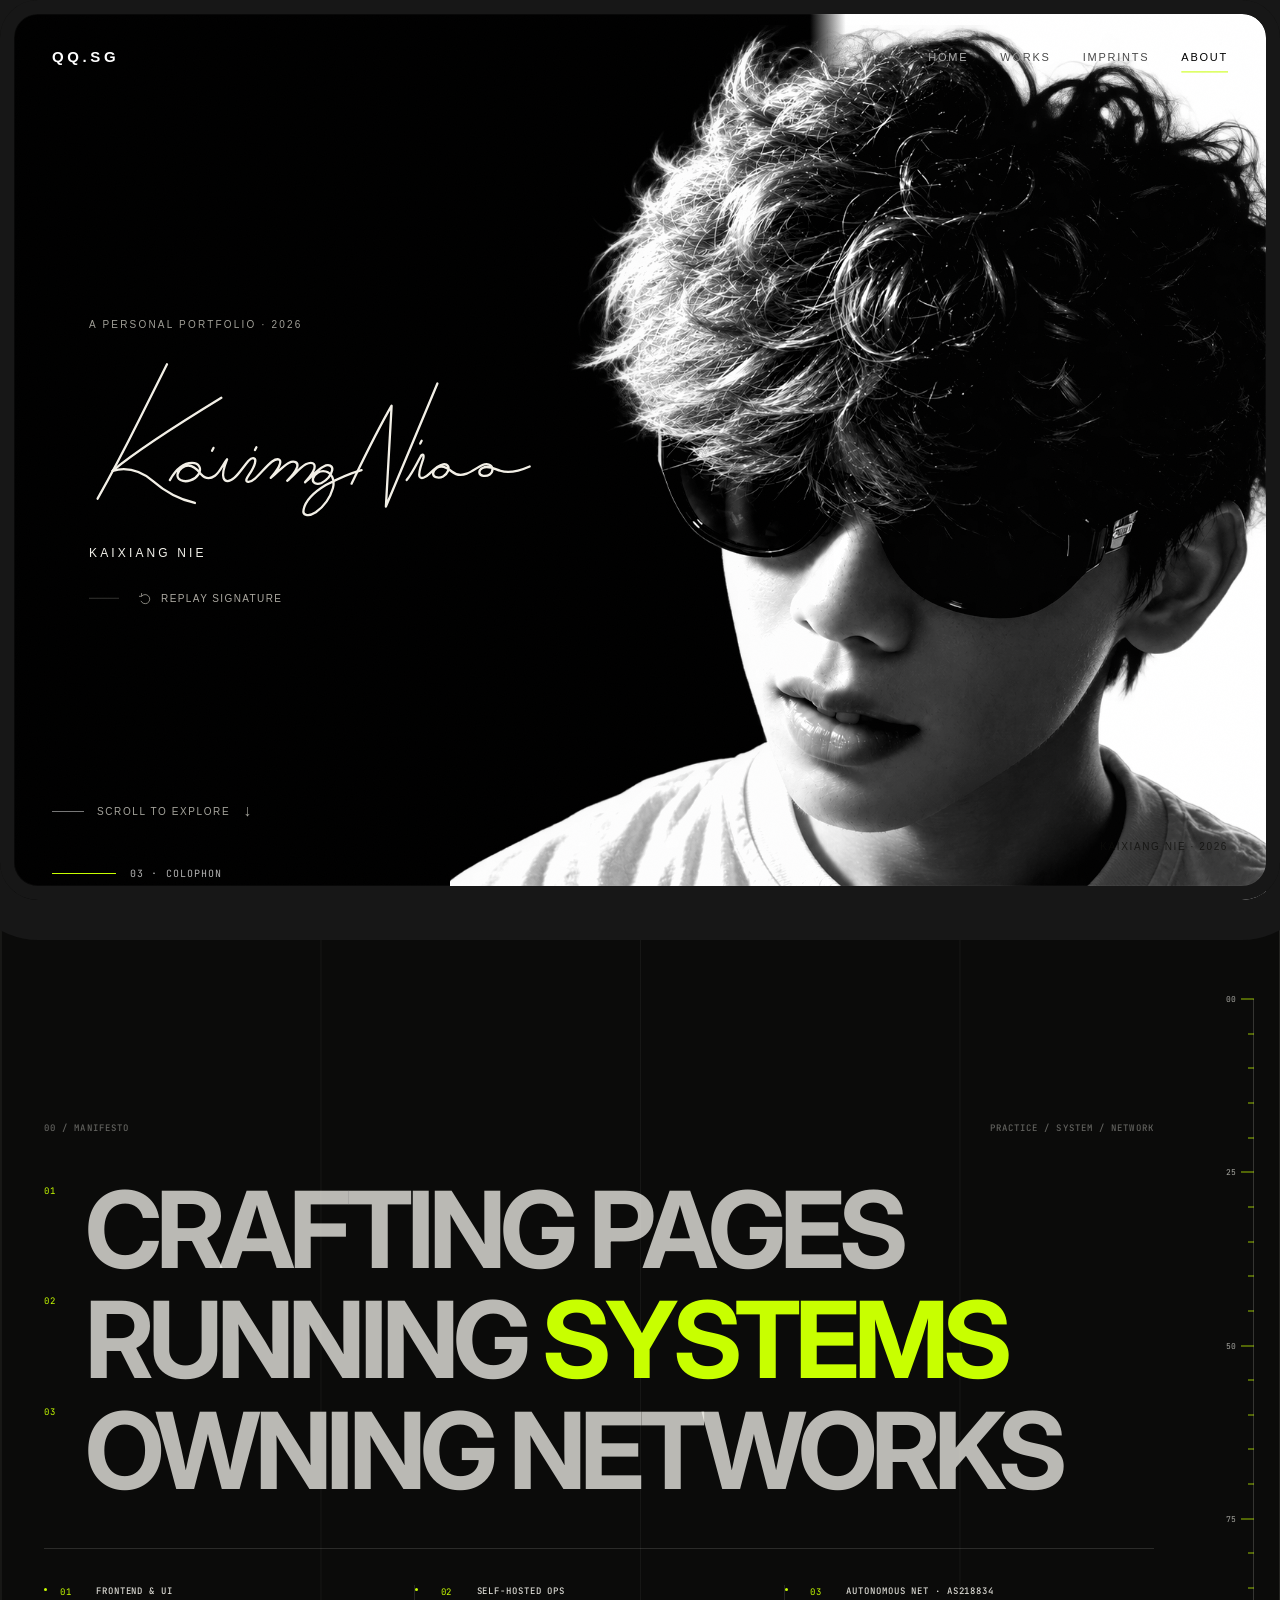
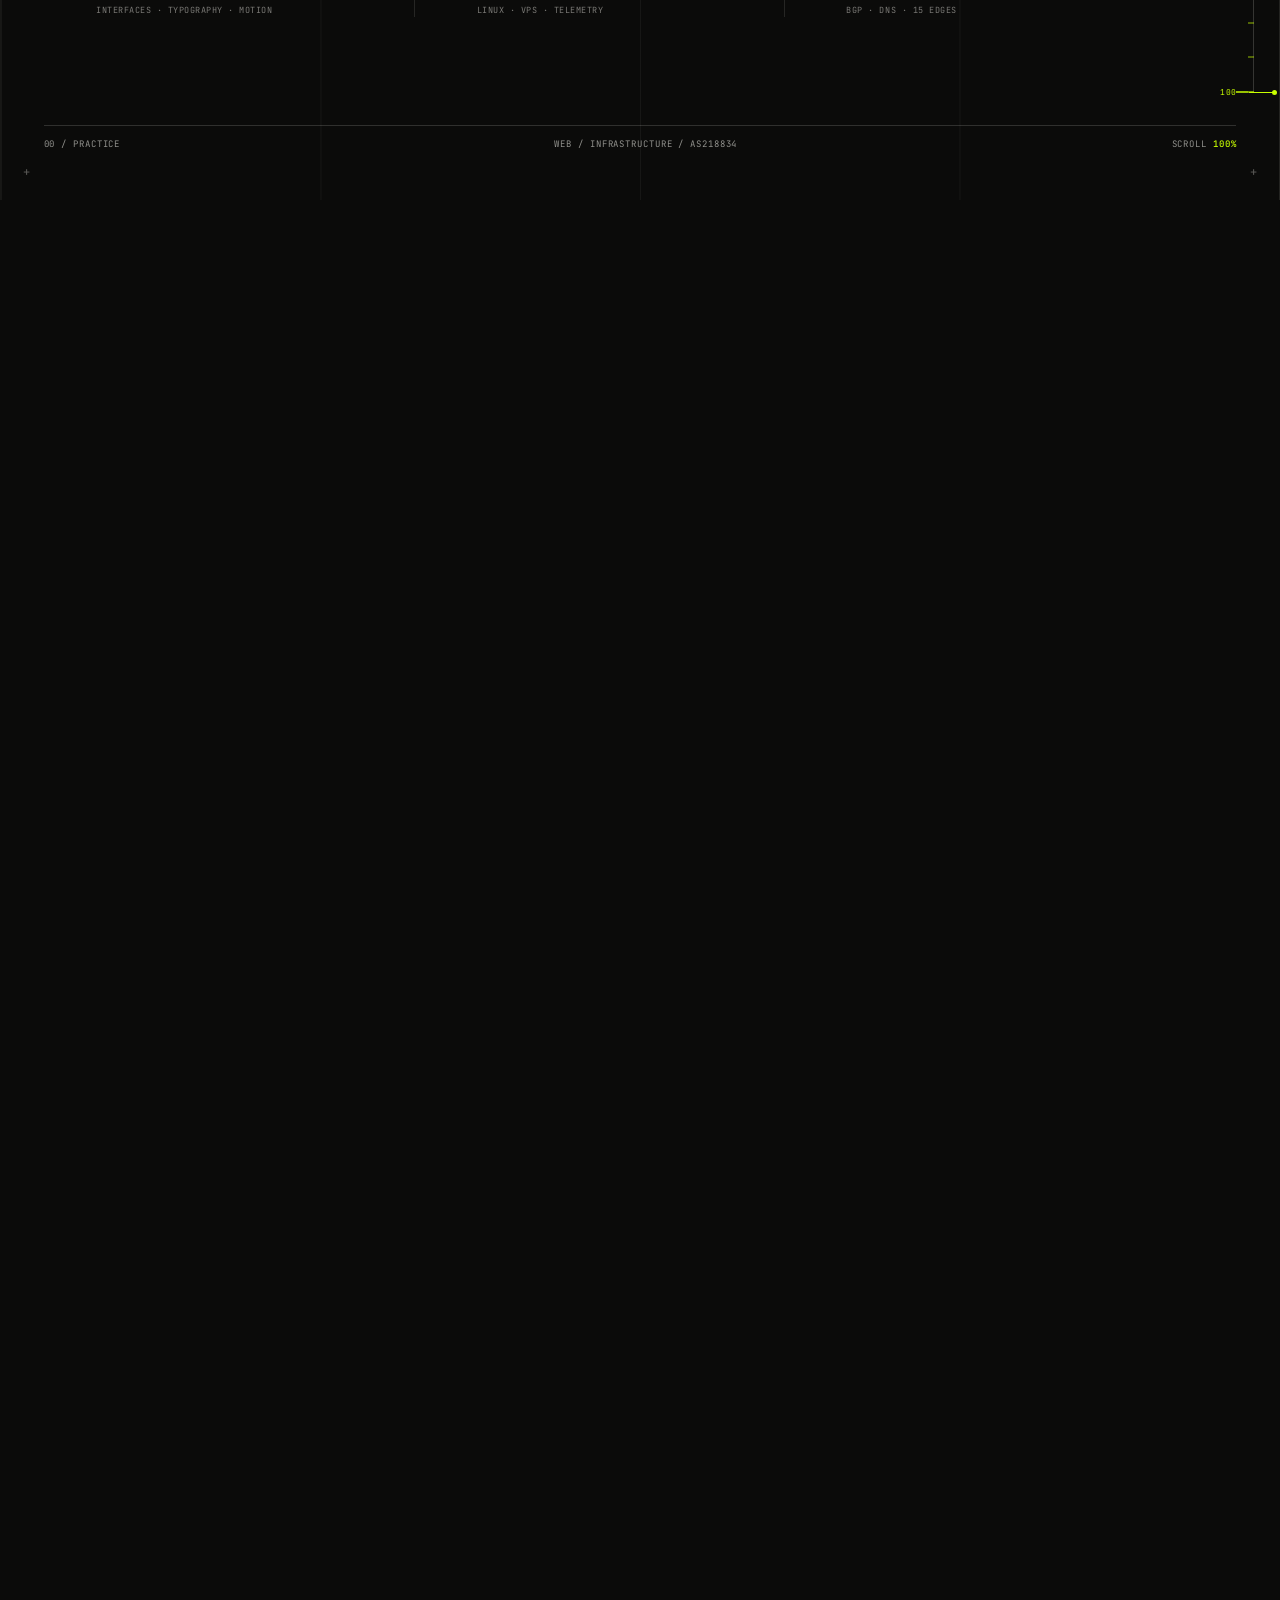
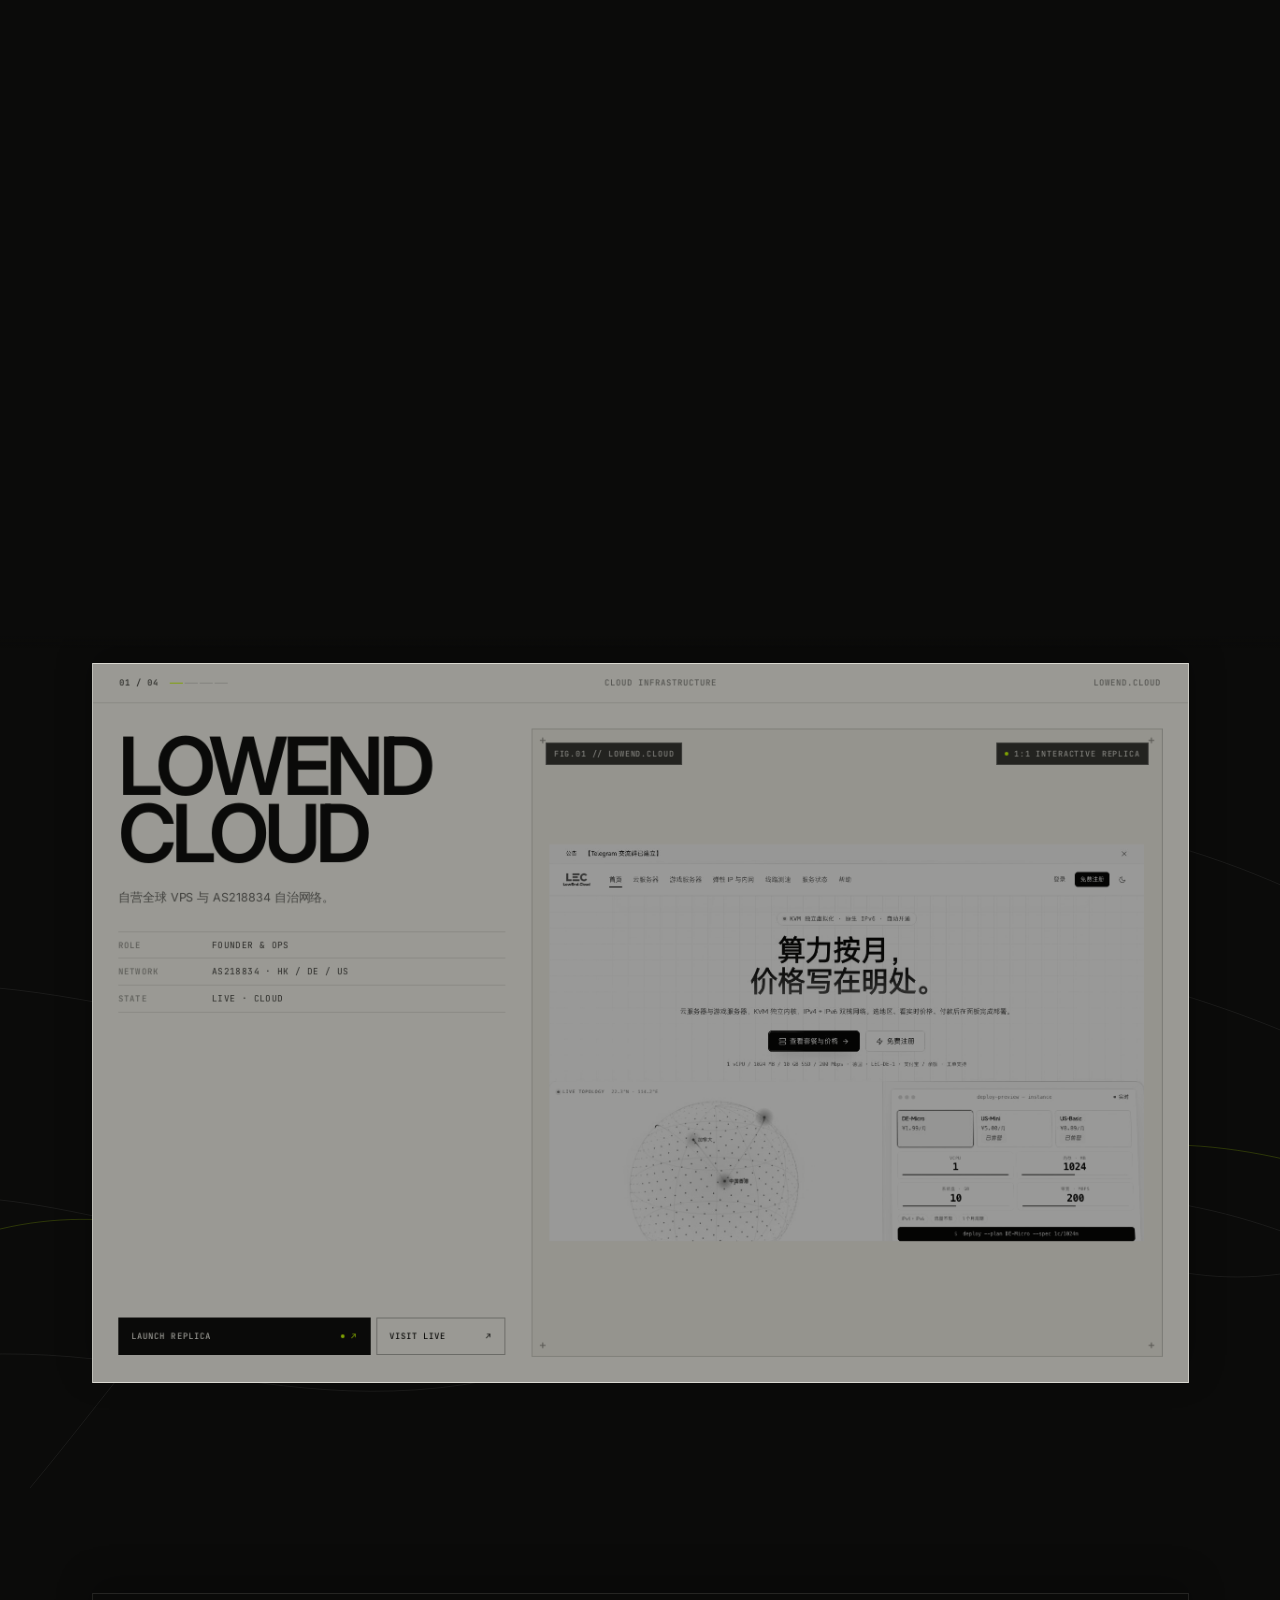
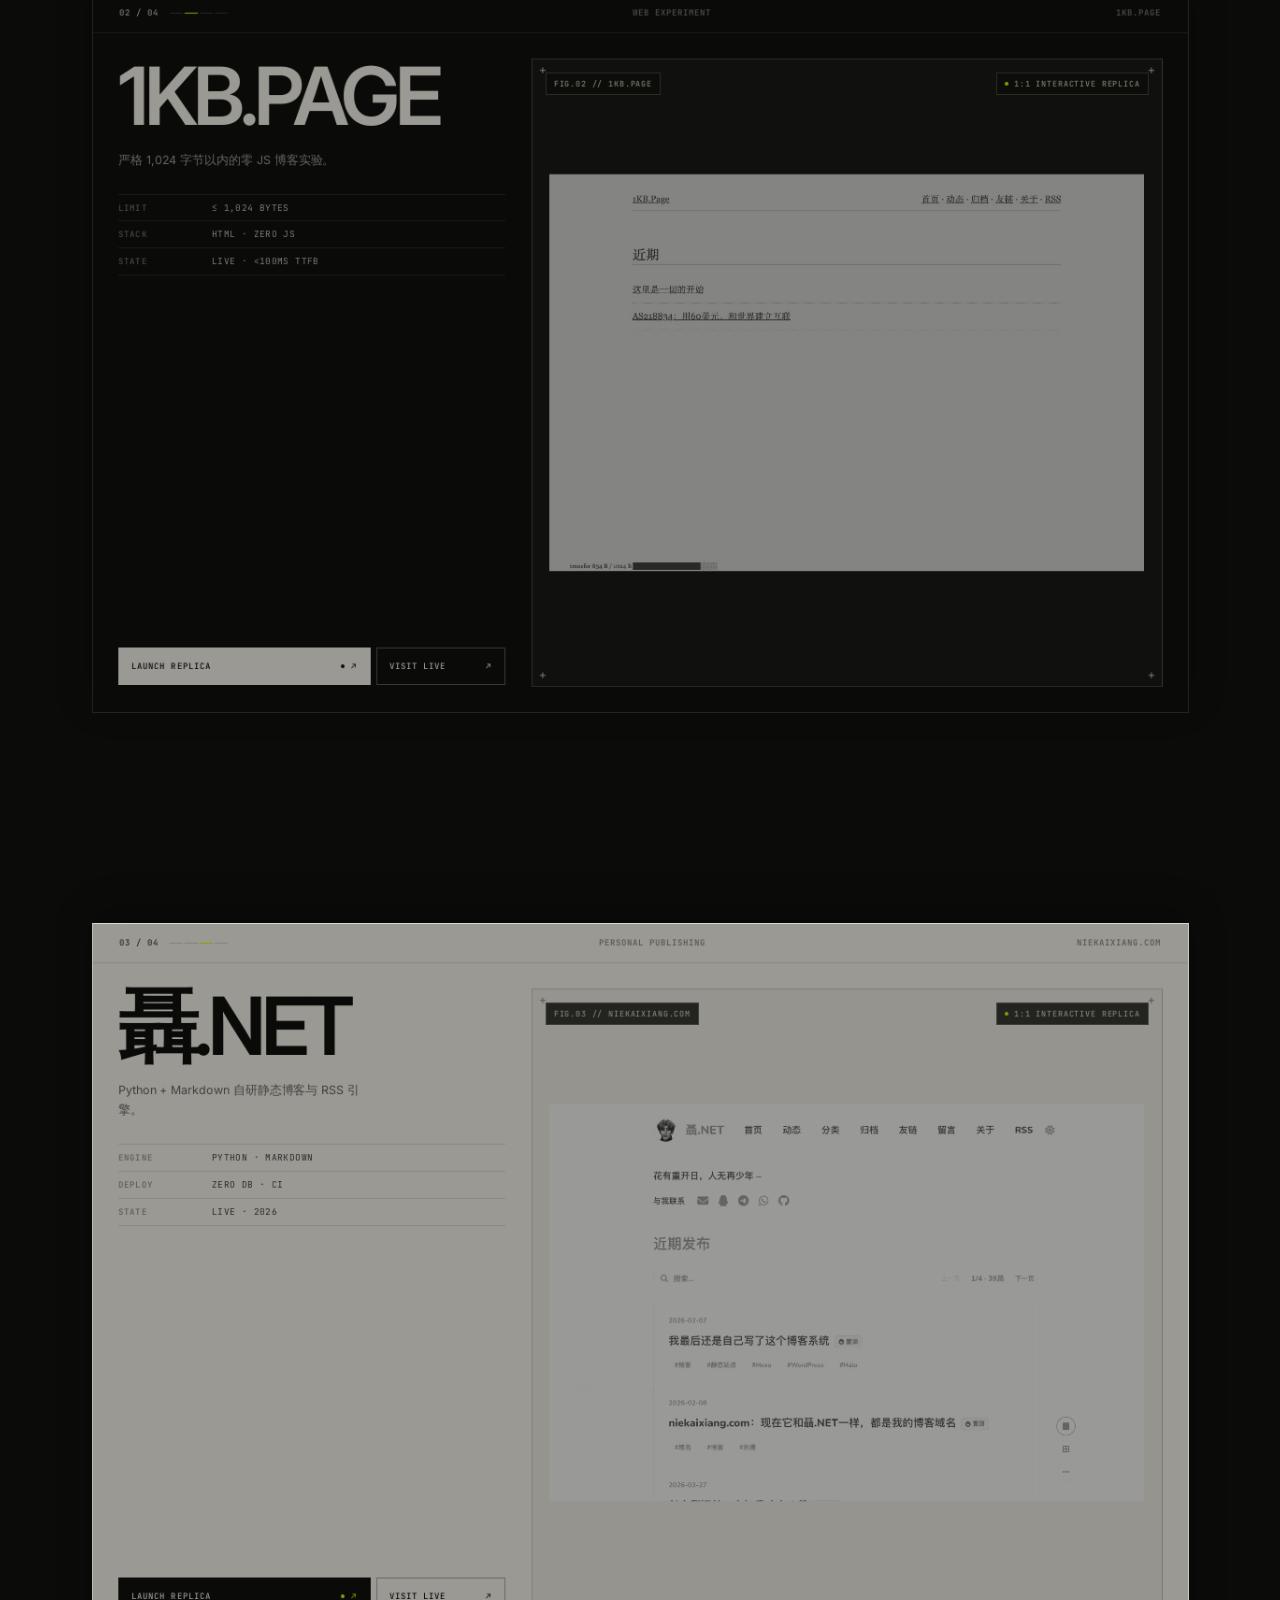
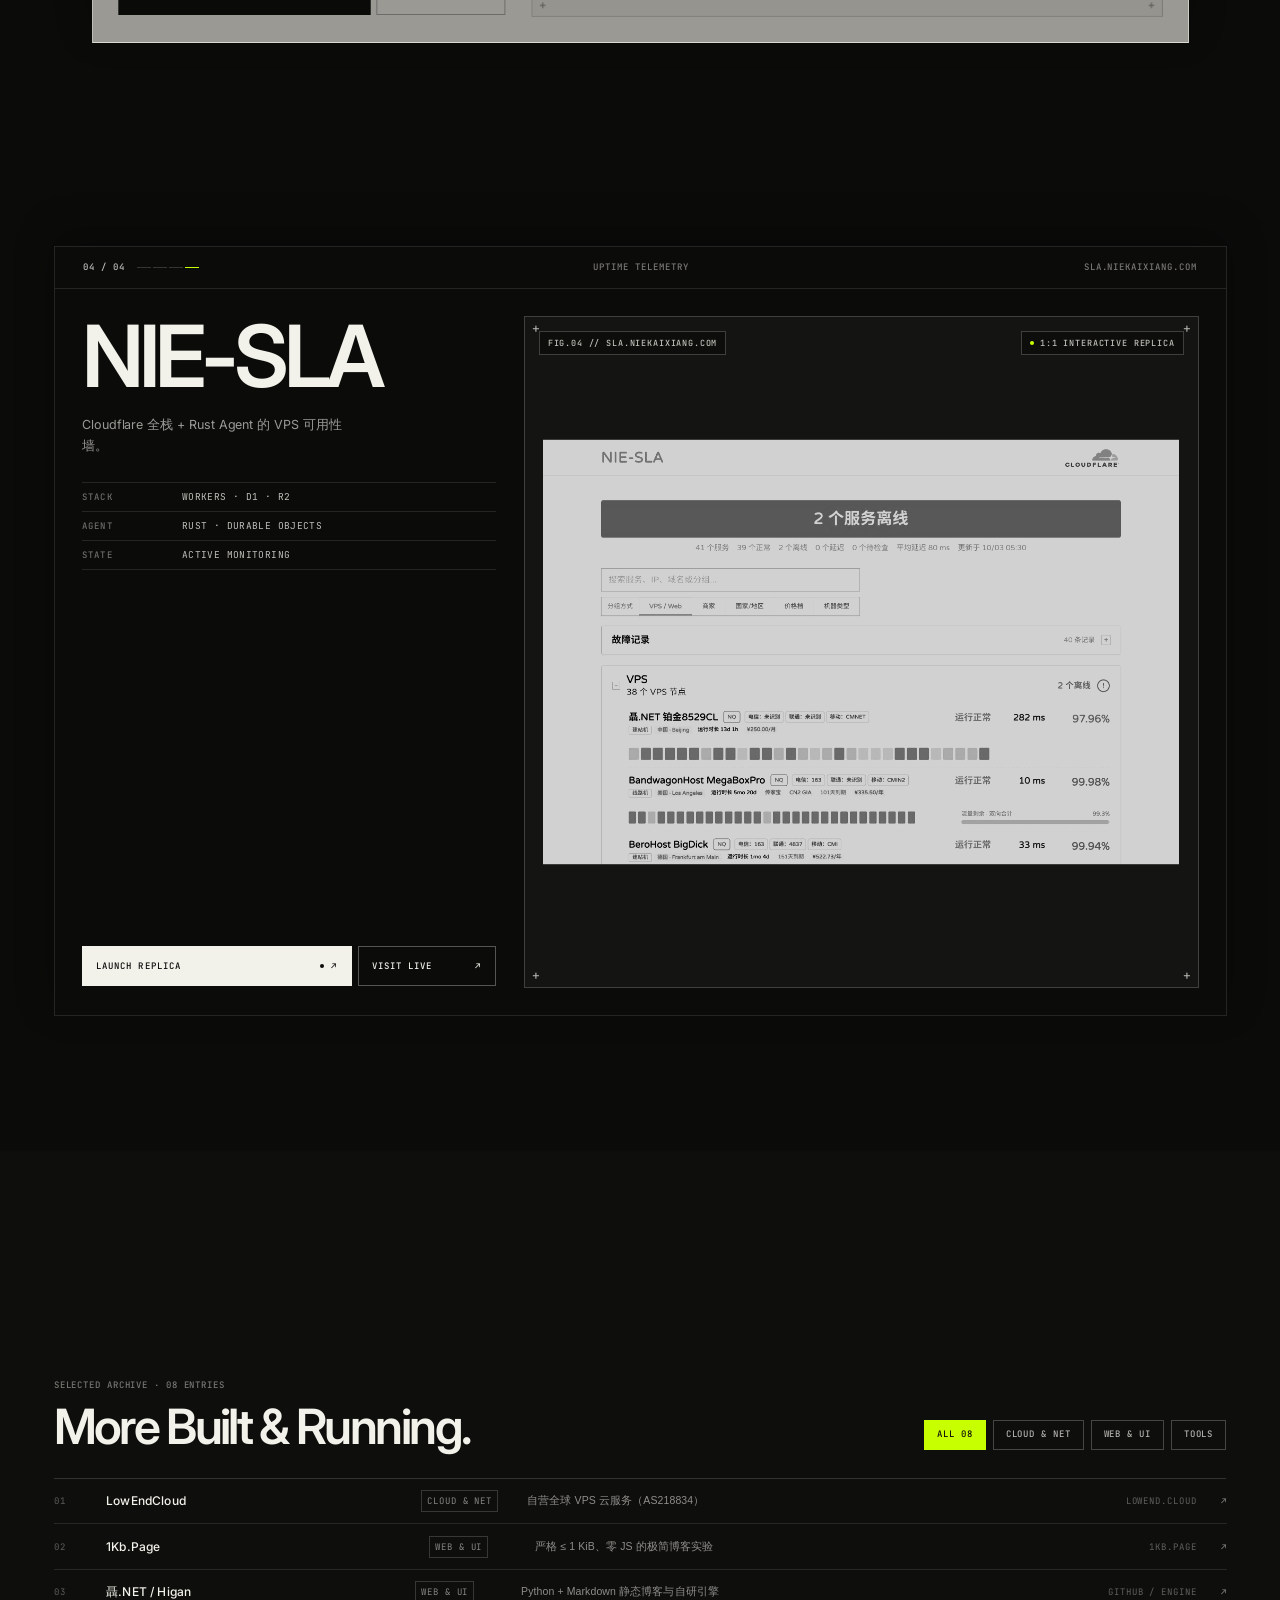
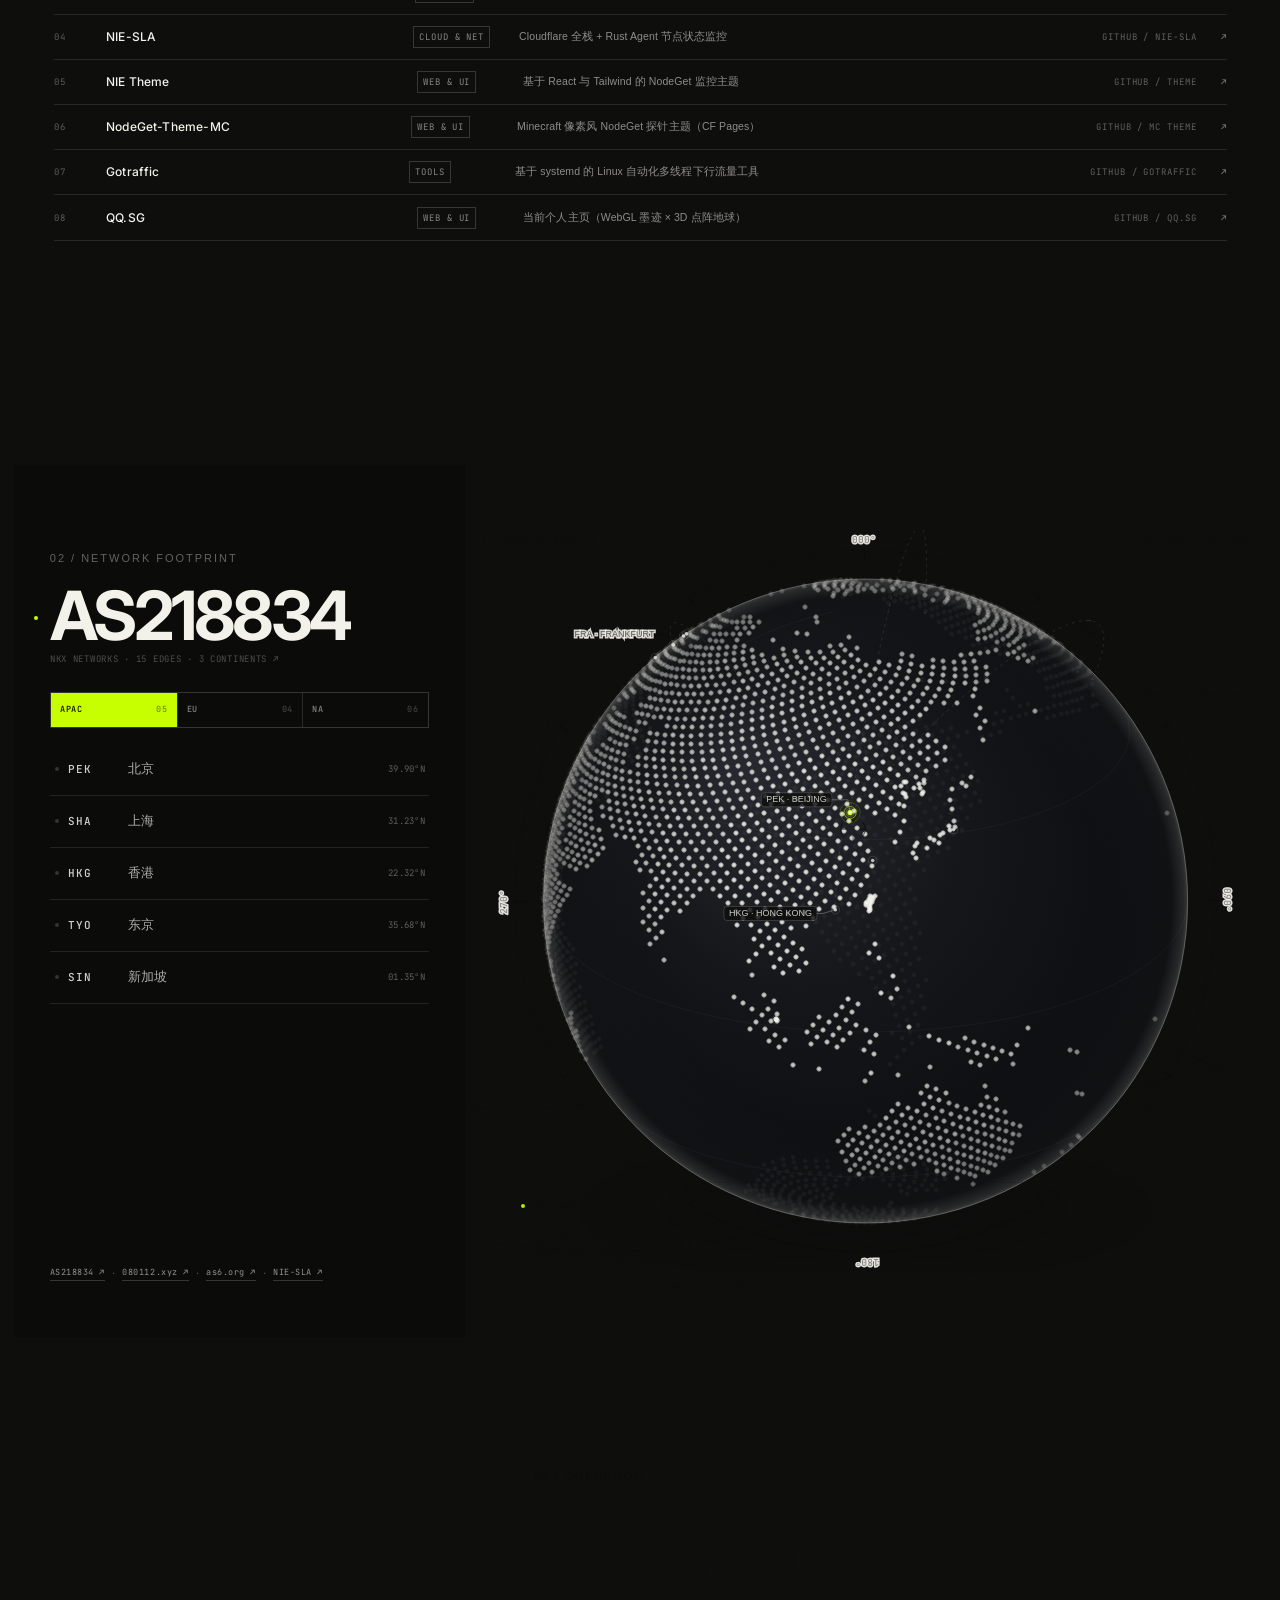
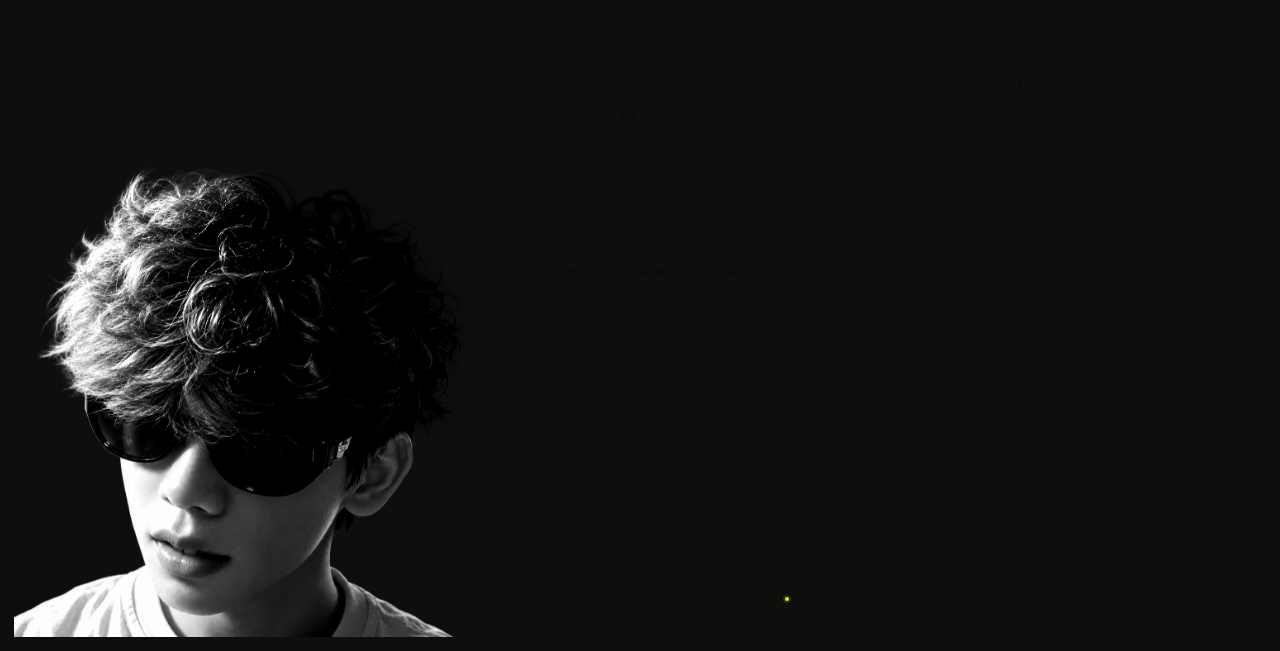
==== index.html @ 05c89172 "Preload archive previews and stabilize hover" ====
<!doctype html>
<html lang="zh-CN">
<head>
  <meta charset="utf-8">
  <meta name="viewport" content="width=device-width,initial-scale=1">
  <meta name="theme-color" content="#080808">
  <meta name="description" content="Kaixiang Nie / NKX，作品、代码与网络印记。">
  <title>QQ.SG — Kaixiang Nie</title>
  <link rel="preconnect" href="https://fonts.googleapis.com">
  <link rel="preconnect" href="https://fonts.gstatic.com" crossorigin>
  <link rel="stylesheet" href="https://fonts.googleapis.com/css2?family=Inter:wght@400;500;600;700&family=JetBrains+Mono:wght@400;500;600&display=swap">
  <link rel="stylesheet" href="scroll.css?v=20261126d">
  <link rel="stylesheet" href="portrait-fx.css?v=20261126d">
  <link rel="stylesheet" href="aesthetic-pass.css?v=20261126d">
</head>
<body class="cinema-edition">
  <div class="preloader" id="preloader" aria-hidden="true">
    <div class="preloader-inner">
      <p class="preloader-kicker">QQ.SG // AS218834 · SYSTEM INIT</p>
      <div class="preloader-count" id="preloaderCount">000</div>
      <div class="preloader-track" aria-hidden="true"><i id="preloaderBar"></i></div>
    </div>
  </div>
  <a class="skip-link" href="#works">跳到作品</a>
  <div class="split-backdrop" aria-hidden="true"><span class="split-backdrop-light"></span></div>

  <header class="site-header">
    <a class="brand" href="#home" aria-label="QQ.SG 首页">QQ.SG</a>
    <nav class="site-nav" aria-label="章节导航">
      <a href="#home" aria-current="page"><span class="roll-text"><span class="roll-inner" data-text="Home">Home</span><span class="roll-inner" data-text="Home" aria-hidden="true">Home</span></span></a>
      <a href="#works"><span class="roll-text"><span class="roll-inner" data-text="Works">Works</span><span class="roll-inner" data-text="Works" aria-hidden="true">Works</span></span></a>
      <a href="#imprints"><span class="roll-text"><span class="roll-inner" data-text="Imprints">Imprints</span><span class="roll-inner" data-text="Imprints" aria-hidden="true">Imprints</span></span></a>
      <a href="#about"><span class="roll-text"><span class="roll-inner" data-text="About">About</span><span class="roll-inner" data-text="About" aria-hidden="true">About</span></span></a>
    </nav>
  </header>
  <span class="nav-accent" aria-hidden="true"></span>

  <main class="story">
    <section class="chapter home-chapter" id="home" data-nav="home" data-label="Introduction" data-tone="dark" data-split="65">
      <div class="stage home-stage">
        <div class="hero-canvas">
          <div class="portrait-layer portrait-light">
            <img src="portrait-cutout-clean.png" alt="Kaixiang Nie 的黑白肖像" fetchpriority="high">
          </div>
          <div class="portrait-layer portrait-dark" aria-hidden="true">
            <img src="portrait-cutout-clean.png" alt="">
          </div>
          <canvas class="portrait-fx" id="portraitFx" aria-hidden="true"></canvas>
          <canvas class="hero-ink-fx" id="heroInkFx" aria-hidden="true"></canvas>
          <span class="portrait-fx-cross" id="portraitFxCross" aria-hidden="true"></span>

          <section class="hero" data-hero-copy aria-labelledby="name">
            <p class="eyebrow">A personal portfolio · 2026</p>
            <svg xmlns="http://www.w3.org/2000/svg" class="signature" viewBox="75 55 630 228" role="img" aria-label="Kaixiang Nie signature">
              <path class="sig" pathLength="1" d="M87 252 C105 220 125 182 145 142 C162 108 175 82 184 64"/>
              <path class="sig" pathLength="1" d="M108 213 C143 184 188 155 260 111"/>
              <path class="sig" pathLength="1" d="M108 213 C129 207 147 213 164 227 C181 242 198 252 223 258"/>
              <path class="sig" pathLength="1" d="M188 226 C197 210 208 202 219 202 C229 202 233 210 228 218 C223 226 211 230 203 226 C196 222 198 214 205 209 C214 202 223 207 231 217 C237 224 244 225 251 220 C258 215 262 204 268 197 C264 207 261 217 263 223 C265 229 271 229 278 223 C285 217 291 207 298 199 C304 193 309 195 307 202 C305 211 297 220 295 225 C294 230 300 230 307 224 C315 217 323 206 331 200 C338 195 344 196 342 203 C340 211 333 218 329 223 C336 218 345 207 354 202 C362 198 368 201 366 208 C363 216 356 223 352 227 C360 221 369 209 378 204 C386 200 392 202 390 210 C387 219 380 225 377 229 C385 223 394 211 403 207 C410 203 416 206 415 212 C413 221 406 227 400 230 C393 233 387 230 388 224 C390 217 398 212 406 214 C414 216 419 226 416 237 C412 251 403 263 392 271 C381 278 373 275 375 267 C378 254 391 242 406 233 C421 225 438 217 456 212"/>
              <path class="sig" pathLength="1" d="M247 185 L249 181"/>
              <path class="sig" pathLength="1" d="M307 184 L309 180"/>
              <path class="sig" pathLength="1" d="M442 231 C458 198 477 158 498 122 L490 263 L562 91"/>
              <path class="sig" pathLength="1" d="M519 226 C527 216 533 203 538 194 C541 188 544 190 542 197 C539 206 535 216 537 221 C539 225 545 223 551 217 C557 211 564 205 570 204 C576 203 579 207 577 213 C574 220 567 224 560 222 C554 220 555 213 561 209 C568 205 576 209 582 214 C588 219 595 220 603 217 C611 214 618 208 625 205 C632 202 639 205 639 211 C639 217 633 221 626 220 C619 219 619 212 625 209 C633 205 641 210 650 213 C662 217 675 214 691 207"/>
              <path class="sig" pathLength="1" d="M538 175 L540 171"/>
            </svg>
            <h1 class="name" id="name">Kaixiang Nie</h1>
            <div class="signature-controls">
              <span class="control-line" aria-hidden="true"></span>
              <button class="replay" id="replay" type="button" aria-label="重播签名动画">
                <svg viewBox="0 0 20 20" aria-hidden="true"><path d="M4 7a7 7 0 1 1-1 7M4 2v5H0" fill="none" stroke="currentColor" stroke-width="1.2"/></svg>
                Replay signature
              </button>
            </div>
          </section>

          <a class="home-scroll" href="#works"><span class="scroll-line"></span>Scroll to explore <span class="down">↓</span></a>
          <span class="home-credit">Kaixiang Nie · 2026</span>
        </div>
      </div>
    </section>

    <section class="chapter manifesto-chapter" id="manifesto" data-nav="manifesto" data-label="00 · Manifesto" data-tone="dark" data-split="52" aria-labelledby="manifesto-title">
      <div class="manifesto-stage">
        <div class="manifesto-grid" aria-hidden="true"><span class="manifesto-cross manifesto-cross--tl">+</span><span class="manifesto-cross manifesto-cross--tr">+</span><span class="manifesto-cross manifesto-cross--bl">+</span><span class="manifesto-cross manifesto-cross--br">+</span></div>
        <div class="manifesto-content">
          <p class="manifesto-kicker"><span>00 / MANIFESTO</span><span>PRACTICE / SYSTEM / NETWORK</span></p>
          <h2 class="manifesto-title" id="manifesto-title" aria-label="Crafting pages, running systems, owning networks">
            <span class="manifesto-line" data-manifesto-line="0"><span class="manifesto-index" aria-hidden="true">01</span><span class="manifesto-verse">CRAFTING PAGES</span></span>
            <span class="manifesto-line" data-manifesto-line="1"><span class="manifesto-index" aria-hidden="true">02</span><span class="manifesto-verse">RUNNING <span class="accent-word">SYSTEMS</span></span></span>
            <span class="manifesto-line" data-manifesto-line="2"><span class="manifesto-index" aria-hidden="true">03</span><span class="manifesto-verse">OWNING NETWORKS</span></span>
          </h2>
          <div class="manifesto-capabilities" aria-label="Capabilities">
            <div class="capability"><span class="cap-index">01</span><p class="cap-body"><strong>FRONTEND &amp; UI</strong><span>INTERFACES · TYPOGRAPHY · MOTION</span></p></div>
            <div class="capability"><span class="cap-index">02</span><p class="cap-body"><strong>SELF-HOSTED OPS</strong><span>LINUX · VPS · TELEMETRY</span></p></div>
            <div class="capability"><span class="cap-index">03</span><p class="cap-body"><strong>AUTONOMOUS NET · AS218834</strong><span>BGP · DNS · 15 EDGES</span></p></div>
          </div>
        </div>
        <div class="manifesto-ruler" aria-hidden="true">
          <div class="manifesto-ruler-rail" id="manifestoRulerRail">
            <span class="manifesto-ruler-needle" id="manifestoNeedle"></span>
            <span class="manifesto-ruler-tick is-major" style="top:0%"><i></i><b>00</b></span>
            <span class="manifesto-ruler-tick" style="top:5%"><i></i></span>
            <span class="manifesto-ruler-tick" style="top:10%"><i></i></span>
            <span class="manifesto-ruler-tick" style="top:15%"><i></i></span>
            <span class="manifesto-ruler-tick" style="top:20%"><i></i></span>
            <span class="manifesto-ruler-tick is-major" style="top:25%"><i></i><b>25</b></span>
            <span class="manifesto-ruler-tick" style="top:30%"><i></i></span>
            <span class="manifesto-ruler-tick" style="top:35%"><i></i></span>
            <span class="manifesto-ruler-tick" style="top:40%"><i></i></span>
            <span class="manifesto-ruler-tick" style="top:45%"><i></i></span>
            <span class="manifesto-ruler-tick is-major" style="top:50%"><i></i><b>50</b></span>
            <span class="manifesto-ruler-tick" style="top:55%"><i></i></span>
            <span class="manifesto-ruler-tick" style="top:60%"><i></i></span>
            <span class="manifesto-ruler-tick" style="top:65%"><i></i></span>
            <span class="manifesto-ruler-tick" style="top:70%"><i></i></span>
            <span class="manifesto-ruler-tick is-major" style="top:75%"><i></i><b>75</b></span>
            <span class="manifesto-ruler-tick" style="top:80%"><i></i></span>
            <span class="manifesto-ruler-tick" style="top:85%"><i></i></span>
            <span class="manifesto-ruler-tick" style="top:90%"><i></i></span>
            <span class="manifesto-ruler-tick" style="top:95%"><i></i></span>
            <span class="manifesto-ruler-tick is-major" style="top:100%"><i></i><b>100</b></span>
          </div>
        </div>
        <div class="manifesto-telemetry" aria-hidden="true">
          <span>00 / PRACTICE</span>
          <span>WEB / INFRASTRUCTURE / AS218834</span>
          <span>SCROLL <b data-manifesto-progress>00%</b></span>
        </div>
      </div>
    </section>

    <section class="chapter work-chapter" id="works" data-nav="works" data-label="01 · Selected Works" data-tone="dark" data-split="52" aria-labelledby="work-card-01-title">
      <div class="topo-lines" data-topo="works" aria-hidden="true">
        <svg viewBox="0 0 1440 900" preserveAspectRatio="xMidYMid slice" focusable="false">
          <path d="M-140 620 C120 520 260 700 510 610 C760 520 890 300 1160 360 C1340 400 1490 470 1580 560"/>
          <path d="M-160 420 C80 300 280 480 520 400 C760 320 900 160 1180 220 C1380 260 1520 360 1600 430"/>
          <path d="M-120 780 C180 680 340 840 620 760 C880 690 1010 540 1280 600 C1420 630 1520 700 1580 760"/>
          <path d="M420 180 C620 60 980 90 1120 250 C1260 410 1040 620 760 600 C500 580 300 360 420 180 Z"/>
          <path d="M110 880 C260 700 360 520 620 480 C860 440 990 560 1180 640 C1300 690 1400 670 1500 620"/>
          <path class="topo-primary" pathLength="1" d="M-80 700 C160 520 340 660 560 720 C820 790 960 620 1120 560 C1240 515 1360 540 1520 600"/>
        </svg>
      </div>
      <div class="work-top-safe" aria-hidden="true"></div>
      <div class="work-stack">
        <div class="work-card-slot">
          <article class="work-card work-card--paper" id="work-card-01" data-replica-id="lowendcloud" aria-labelledby="work-card-01-title">
            <header class="work-card-head">
              <span class="work-card-index">01 / 04 <span class="work-card-progress" aria-hidden="true"><i class="is-active"></i><i class=""></i><i class=""></i><i class=""></i></span></span>
              <span>CLOUD INFRASTRUCTURE</span>
              <span>LOWEND.CLOUD</span>
            </header>
            <div class="work-card-body">
              <div class="work-card-copy">
                <h3 class="work-card-title work-card-title--split" id="work-card-01-title"><span>LowEnd</span><span>Cloud</span></h3>
                <p class="work-card-desc">自营全球 VPS 与 AS218834 自治网络。</p>
                <dl class="work-specs"><div><dt>ROLE</dt><dd>FOUNDER &amp; OPS</dd></div><div><dt>NETWORK</dt><dd>AS218834 · HK / DE / US</dd></div><div><dt>STATE</dt><dd>LIVE · CLOUD</dd></div></dl>
                <div class="work-card-actions">
                  <button class="work-launch" type="button" data-replica-open="lowendcloud"><span class="work-launch-text"><span>LAUNCH REPLICA</span><span aria-hidden="true">LAUNCH REPLICA</span></span><span class="work-launch-mark" aria-hidden="true"><i></i>↗</span></button>
                  <a class="work-live" href="https://lowend.cloud" target="_blank" rel="noopener noreferrer"><span>VISIT LIVE</span><span aria-hidden="true">↗</span></a>
                </div>
              </div>
              <button class="work-plate" type="button" data-replica-open="lowendcloud" data-cursor="launch" aria-label="全屏启动 LOWEND.CLOUD 的 1:1 交互复刻">
                <span class="work-plate-media"><img src="assets/lowendcloud.jpg" alt="LowEndCloud 云服务界面截图" fetchpriority="high"></span>
                <span class="plate-plus plate-plus--tl" aria-hidden="true">+</span><span class="plate-plus plate-plus--tr" aria-hidden="true">+</span><span class="plate-plus plate-plus--bl" aria-hidden="true">+</span><span class="plate-plus plate-plus--br" aria-hidden="true">+</span>
                <span class="plate-fig">FIG.01 // LOWEND.CLOUD</span>
                <span class="plate-status"><i aria-hidden="true"></i>1:1 INTERACTIVE REPLICA</span>
                <span class="plate-prompt">[ CLICK TO LAUNCH FULLSCREEN REPLICA ]</span>
              </button>
            </div>
            <div class="work-card-veil" aria-hidden="true"></div>
          </article>
        </div>
        <div class="work-card-slot">
          <article class="work-card work-card--ink" id="work-card-02" data-replica-id="1kbpage" aria-labelledby="work-card-02-title">
            <header class="work-card-head">
              <span class="work-card-index">02 / 04 <span class="work-card-progress" aria-hidden="true"><i class=""></i><i class="is-active"></i><i class=""></i><i class=""></i></span></span>
              <span>WEB EXPERIMENT</span>
              <span>1KB.PAGE</span>
            </header>
            <div class="work-card-body">
              <div class="work-card-copy">
                <h3 class="work-card-title" id="work-card-02-title">1Kb.Page</h3>
                <p class="work-card-desc">严格 1,024 字节以内的零 JS 博客实验。</p>
                <dl class="work-specs"><div><dt>LIMIT</dt><dd>≤ 1,024 BYTES</dd></div><div><dt>STACK</dt><dd>HTML · ZERO JS</dd></div><div><dt>STATE</dt><dd>LIVE · &lt;100MS TTFB</dd></div></dl>
                <div class="work-card-actions">
                  <button class="work-launch" type="button" data-replica-open="1kbpage"><span class="work-launch-text"><span>LAUNCH REPLICA</span><span aria-hidden="true">LAUNCH REPLICA</span></span><span class="work-launch-mark" aria-hidden="true"><i></i>↗</span></button>
                  <a class="work-live" href="https://1kb.page" target="_blank" rel="noopener noreferrer"><span>VISIT LIVE</span><span aria-hidden="true">↗</span></a>
                </div>
              </div>
              <button class="work-plate" type="button" data-replica-open="1kbpage" data-cursor="launch" aria-label="全屏启动 1KB.PAGE 的 1:1 交互复刻">
                <span class="work-plate-media"><img src="assets/1kbpage.jpg" alt="1Kb.Page 极简博客界面截图" loading="lazy"></span>
                <span class="plate-plus plate-plus--tl" aria-hidden="true">+</span><span class="plate-plus plate-plus--tr" aria-hidden="true">+</span><span class="plate-plus plate-plus--bl" aria-hidden="true">+</span><span class="plate-plus plate-plus--br" aria-hidden="true">+</span>
                <span class="plate-fig">FIG.02 // 1KB.PAGE</span>
                <span class="plate-status"><i aria-hidden="true"></i>1:1 INTERACTIVE REPLICA</span>
                <span class="plate-prompt">[ CLICK TO LAUNCH FULLSCREEN REPLICA ]</span>
              </button>
            </div>
            <div class="work-card-veil" aria-hidden="true"></div>
          </article>
        </div>
        <div class="work-card-slot">
          <article class="work-card work-card--paper" id="work-card-03" data-replica-id="blog" aria-labelledby="work-card-03-title">
            <header class="work-card-head">
              <span class="work-card-index">03 / 04 <span class="work-card-progress" aria-hidden="true"><i class=""></i><i class=""></i><i class="is-active"></i><i class=""></i></span></span>
              <span>PERSONAL PUBLISHING</span>
              <span>NIEKAIXIANG.COM</span>
            </header>
            <div class="work-card-body">
              <div class="work-card-copy">
                <h3 class="work-card-title" id="work-card-03-title">聶.NET</h3>
                <p class="work-card-desc">Python + Markdown 自研静态博客与 RSS 引擎。</p>
                <dl class="work-specs"><div><dt>ENGINE</dt><dd>PYTHON · MARKDOWN</dd></div><div><dt>DEPLOY</dt><dd>ZERO DB · CI</dd></div><div><dt>STATE</dt><dd>LIVE · 2026</dd></div></dl>
                <div class="work-card-actions">
                  <button class="work-launch" type="button" data-replica-open="blog"><span class="work-launch-text"><span>LAUNCH REPLICA</span><span aria-hidden="true">LAUNCH REPLICA</span></span><span class="work-launch-mark" aria-hidden="true"><i></i>↗</span></button>
                  <a class="work-live" href="https://www.niekaixiang.com" target="_blank" rel="noopener noreferrer"><span>VISIT LIVE</span><span aria-hidden="true">↗</span></a>
                </div>
              </div>
              <button class="work-plate" type="button" data-replica-open="blog" data-cursor="launch" aria-label="全屏启动 NIEKAIXIANG.COM 的 1:1 交互复刻">
                <span class="work-plate-media"><img src="assets/blog.jpg" alt="聶.NET 博客界面截图" loading="lazy"></span>
                <span class="plate-plus plate-plus--tl" aria-hidden="true">+</span><span class="plate-plus plate-plus--tr" aria-hidden="true">+</span><span class="plate-plus plate-plus--bl" aria-hidden="true">+</span><span class="plate-plus plate-plus--br" aria-hidden="true">+</span>
                <span class="plate-fig">FIG.03 // NIEKAIXIANG.COM</span>
                <span class="plate-status"><i aria-hidden="true"></i>1:1 INTERACTIVE REPLICA</span>
                <span class="plate-prompt">[ CLICK TO LAUNCH FULLSCREEN REPLICA ]</span>
              </button>
            </div>
            <div class="work-card-veil" aria-hidden="true"></div>
          </article>
        </div>
        <div class="work-card-slot">
          <article class="work-card work-card--ink" id="work-card-04" data-replica-id="sla" aria-labelledby="work-card-04-title">
            <header class="work-card-head">
              <span class="work-card-index">04 / 04 <span class="work-card-progress" aria-hidden="true"><i class=""></i><i class=""></i><i class=""></i><i class="is-active"></i></span></span>
              <span>UPTIME TELEMETRY</span>
              <span>SLA.NIEKAIXIANG.COM</span>
            </header>
            <div class="work-card-body">
              <div class="work-card-copy">
                <h3 class="work-card-title" id="work-card-04-title">NIE-SLA</h3>
                <p class="work-card-desc">Cloudflare 全栈 + Rust Agent 的 VPS 可用性墙。</p>
                <dl class="work-specs"><div><dt>STACK</dt><dd>WORKERS · D1 · R2</dd></div><div><dt>AGENT</dt><dd>RUST · DURABLE OBJECTS</dd></div><div><dt>STATE</dt><dd>ACTIVE MONITORING</dd></div></dl>
                <div class="work-card-actions">
                  <button class="work-launch" type="button" data-replica-open="sla"><span class="work-launch-text"><span>LAUNCH REPLICA</span><span aria-hidden="true">LAUNCH REPLICA</span></span><span class="work-launch-mark" aria-hidden="true"><i></i>↗</span></button>
                  <a class="work-live" href="https://sla.niekaixiang.com" target="_blank" rel="noopener noreferrer"><span>VISIT LIVE</span><span aria-hidden="true">↗</span></a>
                </div>
              </div>
              <button class="work-plate" type="button" data-replica-open="sla" data-cursor="launch" aria-label="全屏启动 SLA.NIEKAIXIANG.COM 的 1:1 交互复刻">
                <span class="work-plate-media"><img src="assets/sla.jpg" alt="NIE-SLA 服务状态墙界面截图" loading="lazy"></span>
                <span class="plate-plus plate-plus--tl" aria-hidden="true">+</span><span class="plate-plus plate-plus--tr" aria-hidden="true">+</span><span class="plate-plus plate-plus--bl" aria-hidden="true">+</span><span class="plate-plus plate-plus--br" aria-hidden="true">+</span>
                <span class="plate-fig">FIG.04 // SLA.NIEKAIXIANG.COM</span>
                <span class="plate-status"><i aria-hidden="true"></i>1:1 INTERACTIVE REPLICA</span>
                <span class="plate-prompt">[ CLICK TO LAUNCH FULLSCREEN REPLICA ]</span>
              </button>
            </div>
            <div class="work-card-veil" aria-hidden="true"></div>
          </article>
        </div>
      </div>
      <section class="work-archive" id="work-archive" aria-labelledby="archive-title">
        <div class="archive-head">
          <div class="archive-heading">
            <p class="archive-kicker">SELECTED ARCHIVE · 08 ENTRIES</p>
            <h3 class="archive-title" id="archive-title">More Built &amp; <em>Running.</em></h3>
          </div>
          <div class="archive-filters" role="group" aria-label="项目分类筛选">
            <button class="archive-filter is-active" type="button" data-filter="all" aria-pressed="true">All 08</button>
            <button class="archive-filter" type="button" data-filter="cloud" aria-pressed="false">Cloud &amp; Net</button>
            <button class="archive-filter" type="button" data-filter="web" aria-pressed="false">Web &amp; UI</button>
            <button class="archive-filter" type="button" data-filter="tools" aria-pressed="false">Tools</button>
          </div>
        </div>
        <div class="archive-list">
          <a class="archive-row" href="https://lowend.cloud" target="_blank" rel="noopener noreferrer" data-category="cloud" data-preview="assets/lowendcloud.jpg">
            <span class="archive-num">01</span>
            <span class="archive-project">LowEndCloud</span>
            <span class="archive-category">Cloud &amp; Net</span>
            <span class="archive-desc">自营全球 VPS 云服务（AS218834）</span>
            <span class="archive-entry">lowend.cloud</span>
            <span class="archive-arrow" aria-hidden="true">↗</span>
          </a>
          <a class="archive-row" href="https://1kb.page" target="_blank" rel="noopener noreferrer" data-category="web" data-preview="assets/1kbpage.jpg">
            <span class="archive-num">02</span>
            <span class="archive-project">1Kb.Page</span>
            <span class="archive-category">Web &amp; UI</span>
            <span class="archive-desc">严格 ≤ 1 KiB、零 JS 的极简博客实验</span>
            <span class="archive-entry">1kb.page</span>
            <span class="archive-arrow" aria-hidden="true">↗</span>
          </a>
          <a class="archive-row" href="https://github.com/3257085208/NIE-Higan-Blog" target="_blank" rel="noopener noreferrer" data-category="web" data-preview="assets/blog.jpg">
            <span class="archive-num">03</span>
            <span class="archive-project">聶.NET / Higan</span>
            <span class="archive-category">Web &amp; UI</span>
            <span class="archive-desc">Python + Markdown 静态博客与自研引擎</span>
            <span class="archive-entry">GitHub / Engine</span>
            <span class="archive-arrow" aria-hidden="true">↗</span>
          </a>
          <a class="archive-row" href="https://github.com/3257085208/NIE-SLA" target="_blank" rel="noopener noreferrer" data-category="cloud" data-preview="assets/sla.jpg">
            <span class="archive-num">04</span>
            <span class="archive-project">NIE-SLA</span>
            <span class="archive-category">Cloud &amp; Net</span>
            <span class="archive-desc">Cloudflare 全栈 + Rust Agent 节点状态监控</span>
            <span class="archive-entry">GitHub / NIE-SLA</span>
            <span class="archive-arrow" aria-hidden="true">↗</span>
          </a>
          <a class="archive-row" href="https://github.com/3257085208/NIE-Theme-NodeGet" target="_blank" rel="noopener noreferrer" data-category="web" data-preview="assets/nodeget.jpg">
            <span class="archive-num">05</span>
            <span class="archive-project">NIE Theme</span>
            <span class="archive-category">Web &amp; UI</span>
            <span class="archive-desc">基于 React 与 Tailwind 的 NodeGet 监控主题</span>
            <span class="archive-entry">GitHub / Theme</span>
            <span class="archive-arrow" aria-hidden="true">↗</span>
          </a>
          <a class="archive-row" href="https://github.com/3257085208/NodeGet-Theme-MC" target="_blank" rel="noopener noreferrer" data-category="web">
            <span class="archive-num">06</span>
            <span class="archive-project">NodeGet-Theme-MC</span>
            <span class="archive-category">Web &amp; UI</span>
            <span class="archive-desc">Minecraft 像素风 NodeGet 探针主题（CF Pages）</span>
            <span class="archive-entry">GitHub / MC Theme</span>
            <span class="archive-arrow" aria-hidden="true">↗</span>
          </a>
          <a class="archive-row" href="https://github.com/3257085208/Gotraffic" target="_blank" rel="noopener noreferrer" data-category="tools">
            <span class="archive-num">07</span>
            <span class="archive-project">Gotraffic</span>
            <span class="archive-category">Tools</span>
            <span class="archive-desc">基于 systemd 的 Linux 自动化多线程下行流量工具</span>
            <span class="archive-entry">GitHub / Gotraffic</span>
            <span class="archive-arrow" aria-hidden="true">↗</span>
          </a>
          <a class="archive-row" href="https://github.com/3257085208/QQ.SG" target="_blank" rel="noopener noreferrer" data-category="web">
            <span class="archive-num">08</span>
            <span class="archive-project">QQ.SG</span>
            <span class="archive-category">Web &amp; UI</span>
            <span class="archive-desc">当前个人主页（WebGL 墨迹 × 3D 点阵地球）</span>
            <span class="archive-entry">GitHub / QQ.SG</span>
            <span class="archive-arrow" aria-hidden="true">↗</span>
          </a>
        </div>
        <div class="archive-preview" id="archivePreview" aria-hidden="true"></div>
      </section>
    </section>

    <section class="chapter act act-imprints" id="imprints" data-nav="imprints" data-label="02 · Network Footprint" data-tone="dark" data-split="36" aria-labelledby="imprints-kicker">
      <div class="act-grid">
        <div class="act-face act-face--dark imprints-index">
          <p class="act-kicker" id="imprints-kicker"><span class="mask-line"><span>02 / NETWORK FOOTPRINT</span></span></p>
          <a class="imprint-asn" data-entry data-node="core" data-wall-num="AS" data-wall-name="AS218834" data-wall-note="15 LOCATIONS · 3 CONTINENTS · BGP IPv4 / IPv6" href="https://bgp.he.net/AS218834" target="_blank" rel="noopener noreferrer">
            <span class="imprint-asn-name mask-line"><span>AS218834</span></span>
            <span class="imprint-asn-sub">NKX NETWORKS · 15 EDGES · 3 CONTINENTS <span aria-hidden="true">↗</span></span>
          </a>
          <div class="imprint-continents" role="tablist" aria-label="选择大洲">
            <button type="button" data-continent-tab="apac" role="tab" aria-selected="true" class="is-active"><span>APAC</span><b>05</b></button>
            <button type="button" data-continent-tab="eu" role="tab" aria-selected="false" class=""><span>EU</span><b>04</b></button>
            <button type="button" data-continent-tab="na" role="tab" aria-selected="false" class=""><span>NA</span><b>06</b></button>
          </div>
          <div class="imprint-groups" aria-label="全球 15 机房">
            <section class="imprint-group" data-continent="apac" role="tabpanel">
              <button type="button" class="imprint-node" data-entry data-node="1" data-wall-num="PEK" data-wall-name="Beijing" data-wall-note="CN · 39.90°N 116.40°E — ASIA-PACIFIC · 2 NODES"><span class="imprint-code">PEK</span><span class="imprint-city">北京</span><span class="imprint-coord">39.90°N</span></button>
              <button type="button" class="imprint-node" data-entry data-node="2" data-wall-num="SHA" data-wall-name="Shanghai" data-wall-note="CN · 31.23°N 121.47°E — ASIA-PACIFIC · EAST CHINA"><span class="imprint-code">SHA</span><span class="imprint-city">上海</span><span class="imprint-coord">31.23°N</span></button>
              <button type="button" class="imprint-node" data-entry data-node="3" data-wall-num="HKG" data-wall-name="Hong Kong" data-wall-note="HK · 22.32°N 114.17°E — ASIA-PACIFIC · 3 NODES"><span class="imprint-code">HKG</span><span class="imprint-city">香港</span><span class="imprint-coord">22.32°N</span></button>
              <button type="button" class="imprint-node" data-entry data-node="4" data-wall-num="TYO" data-wall-name="Tokyo" data-wall-note="JP · 35.68°N 139.65°E — ASIA-PACIFIC · JAPAN"><span class="imprint-code">TYO</span><span class="imprint-city">东京</span><span class="imprint-coord">35.68°N</span></button>
              <button type="button" class="imprint-node" data-entry data-node="5" data-wall-num="SIN" data-wall-name="Singapore" data-wall-note="SG · 01.35°N 103.82°E — ASIA-PACIFIC · SEA"><span class="imprint-code">SIN</span><span class="imprint-city">新加坡</span><span class="imprint-coord">01.35°N</span></button>
            </section>
            <section class="imprint-group hidden" data-continent="eu" role="tabpanel" hidden>
              <button type="button" class="imprint-node" data-entry data-node="6" data-wall-num="FRA" data-wall-name="Frankfurt" data-wall-note="DE · 50.11°N 08.68°E — EUROPE · 3 NODES"><span class="imprint-code">FRA</span><span class="imprint-city">法兰克福</span><span class="imprint-coord">50.11°N</span></button>
              <button type="button" class="imprint-node" data-entry data-node="7" data-wall-num="RBX" data-wall-name="Roubaix" data-wall-note="FR · 50.69°N 03.17°E — EUROPE · FRANCE RBX"><span class="imprint-code">RBX</span><span class="imprint-city">鲁贝</span><span class="imprint-coord">50.69°N</span></button>
              <button type="button" class="imprint-node" data-entry data-node="8" data-wall-num="GRA" data-wall-name="Gravelines" data-wall-note="FR · 50.99°N 02.13°E — EUROPE · FRANCE GRA"><span class="imprint-code">GRA</span><span class="imprint-city">格拉沃利讷</span><span class="imprint-coord">50.99°N</span></button>
              <button type="button" class="imprint-node" data-entry data-node="9" data-wall-num="TRN" data-wall-name="Turin" data-wall-note="IT · 45.07°N 07.69°E — EUROPE · ITALY"><span class="imprint-code">TRN</span><span class="imprint-city">都灵</span><span class="imprint-coord">45.07°N</span></button>
            </section>
            <section class="imprint-group hidden" data-continent="na" role="tabpanel" hidden>
              <button type="button" class="imprint-node" data-entry data-node="10" data-wall-num="LAX" data-wall-name="Los Angeles" data-wall-note="US · 34.05°N 118.24°W — NORTH AMERICA · 5 NODES"><span class="imprint-code">LAX</span><span class="imprint-city">洛杉矶</span><span class="imprint-coord">34.05°N</span></button>
              <button type="button" class="imprint-node" data-entry data-node="11" data-wall-num="FMT" data-wall-name="Fremont" data-wall-note="US · 37.55°N 121.99°W — NORTH AMERICA · BAY AREA"><span class="imprint-code">FMT</span><span class="imprint-city">弗里蒙特</span><span class="imprint-coord">37.55°N</span></button>
              <button type="button" class="imprint-node" data-entry data-node="12" data-wall-num="PDX" data-wall-name="Oregon" data-wall-note="US · 45.59°N 121.18°W — NORTH AMERICA · US-WEST"><span class="imprint-code">PDX</span><span class="imprint-city">俄勒冈</span><span class="imprint-coord">45.59°N</span></button>
              <button type="button" class="imprint-node" data-entry data-node="13" data-wall-num="PHX" data-wall-name="Phoenix" data-wall-note="US · 33.45°N 112.07°W — NORTH AMERICA · ARIZONA"><span class="imprint-code">PHX</span><span class="imprint-city">菲尼克斯</span><span class="imprint-coord">33.45°N</span></button>
              <button type="button" class="imprint-node" data-entry data-node="14" data-wall-num="NYC" data-wall-name="New York" data-wall-note="US · 40.71°N 74.01°W — NORTH AMERICA · 2 NODES"><span class="imprint-code">NYC</span><span class="imprint-city">纽约</span><span class="imprint-coord">40.71°N</span></button>
              <button type="button" class="imprint-node" data-entry data-node="15" data-wall-num="BHS" data-wall-name="Beauharnois" data-wall-note="CA · 45.32°N 73.87°W — NORTH AMERICA · 2 NODES"><span class="imprint-code">BHS</span><span class="imprint-city">博阿努瓦</span><span class="imprint-coord">45.32°N</span></button>
            </section>
          </div>
          <nav class="imprint-links" aria-label="网络入口"><a href="https://bgp.he.net/AS218834" target="_blank" rel="noopener noreferrer">AS218834 ↗</a><span>·</span><a href="https://080112.xyz" target="_blank" rel="noopener noreferrer">080112.xyz ↗</a><span>·</span><a href="https://as6.org" target="_blank" rel="noopener noreferrer">as6.org ↗</a><span>·</span><a href="https://sla.niekaixiang.com" target="_blank" rel="noopener noreferrer">NIE-SLA ↗</a></nav>
        </div>

        <div class="act-face act-face--light imprint-wall" id="imprint-wall" aria-live="polite">
                    <div class="topo-lines" data-topo="imprints" aria-hidden="true">
            <svg viewBox="0 0 1440 900" preserveAspectRatio="xMidYMid slice" focusable="false">
              <path d="M-140 620 C120 520 260 700 510 610 C760 520 890 300 1160 360 C1340 400 1490 470 1580 560"/>
              <path d="M-160 420 C80 300 280 480 520 400 C760 320 900 160 1180 220 C1380 260 1520 360 1600 430"/>
              <path d="M-120 780 C180 680 340 840 620 760 C880 690 1010 540 1280 600 C1420 630 1520 700 1580 760"/>
              <path d="M420 180 C620 60 980 90 1120 250 C1260 410 1040 620 760 600 C500 580 300 360 420 180 Z"/>
              <path d="M110 880 C260 700 360 520 620 480 C860 440 990 560 1180 640 C1300 690 1400 670 1500 620"/>
              <path class="topo-primary" pathLength="1" d="M-80 700 C160 520 340 660 560 720 C820 790 960 620 1120 560 C1240 515 1360 540 1520 600"/>
            </svg>
          </div>
          <div class="imprint-orbit" data-cursor="orbit"><canvas class="imprint-astrolabe" id="imprintAstrolabe" aria-hidden="true"></canvas>
            <div class="orbit-hud" aria-hidden="true">
              <span class="hud-corner hud-corner--tl"></span><span class="hud-corner hud-corner--tr"></span><span class="hud-corner hud-corner--bl"></span><span class="hud-corner hud-corner--br"></span>
              <span class="orbit-hud-hint" id="orbitDragHint">[ ⊹ DRAG TO ORBIT ]</span>
              <span class="orbit-hud-coords" id="orbitCoords">39.90°N · 116.40°E</span>
            </div>
          </div>
          <span class="imprint-ghost" id="imprint-ghost" aria-hidden="true">AS</span>
          <div class="imprint-wall-inner">
            <p class="wall-kicker"><span class="wall-pulse" aria-hidden="true"></span>Telemetry · Route Lock</p>
            <p class="wall-name" id="imprint-wall-name">AS218834</p>
            <p class="wall-note" id="imprint-wall-note">15 LOCATIONS · 3 CONTINENTS · BGP IPv4 / IPv6</p>
          </div>
          <div class="imprint-cities" role="group" aria-label="网络视角快捷切换">
            <button type="button" data-city-node="core">AS218834 总览</button>
          </div>
        </div>
      </div>
    </section>

    <section class="chapter act act-about" id="about" data-nav="about" data-label="03 · Colophon" data-tone="light" data-split="36" aria-labelledby="about-title">
      <div class="act-grid">
        <div class="about-visual">
          <img src="portrait-cutout-clean.png" alt="Kaixiang Nie 的黑白肖像" loading="lazy" decoding="async">
        </div>
        <div class="act-face act-face--light about-copy">
          <p class="act-kicker"><span class="mask-line"><span>03 / Colophon</span></span></p>
          <h2 class="about-title" id="about-title"><span class="mask-line"><span>Kaixiang Nie.</span></span></h2>
          <p class="about-bio">也可以叫我 NKX。写页面，也维护页面背后的服务器与网络。</p>
          <dl class="about-specs">
            <div><dt>Identity</dt><dd>Kaixiang Nie / NKX</dd></div>
            <div><dt>Location</dt><dd>China · UTC+8</dd></div>
            <div><dt>Focus</dt><dd>Web UI &amp; Infrastructure</dd></div>
            <div><dt>Network</dt><dd>AS218834</dd></div>
          </dl>
          <div class="about-signature-wrap">
          <svg xmlns="http://www.w3.org/2000/svg" class="about-signature" viewBox="75 55 630 228" role="button" tabindex="0" aria-label="重播签名">
            <path pathLength="1" d="M87 252 C105 220 125 182 145 142 C162 108 175 82 184 64"/>
            <path pathLength="1" d="M108 213 C143 184 188 155 260 111"/>
            <path pathLength="1" d="M108 213 C129 207 147 213 164 227 C181 242 198 252 223 258"/>
            <path pathLength="1" d="M188 226 C197 210 208 202 219 202 C229 202 233 210 228 218 C223 226 211 230 203 226 C196 222 198 214 205 209 C214 202 223 207 231 217 C237 224 244 225 251 220 C258 215 262 204 268 197 C264 207 261 217 263 223 C265 229 271 229 278 223 C285 217 291 207 298 199 C304 193 309 195 307 202 C305 211 297 220 295 225 C294 230 300 230 307 224 C315 217 323 206 331 200 C338 195 344 196 342 203 C340 211 333 218 329 223 C336 218 345 207 354 202 C362 198 368 201 366 208 C363 216 356 223 352 227 C360 221 369 209 378 204 C386 200 392 202 390 210 C387 219 380 225 377 229 C385 223 394 211 403 207 C410 203 416 206 415 212 C413 221 406 227 400 230 C393 233 387 230 388 224 C390 217 398 212 406 214 C414 216 419 226 416 237 C412 251 403 263 392 271 C381 278 373 275 375 267 C378 254 391 242 406 233 C421 225 438 217 456 212"/>
            <path pathLength="1" d="M247 185 L249 181"/>
            <path pathLength="1" d="M307 184 L309 180"/>
            <path pathLength="1" d="M442 231 C458 198 477 158 498 122 L490 263 L562 91"/>
            <path pathLength="1" d="M519 226 C527 216 533 203 538 194 C541 188 544 190 542 197 C539 206 535 216 537 221 C539 225 545 223 551 217 C557 211 564 205 570 204 C576 203 579 207 577 213 C574 220 567 224 560 222 C554 220 555 213 561 209 C568 205 576 209 582 214 C588 219 595 220 603 217 C611 214 618 208 625 205 C632 202 639 205 639 211 C639 217 633 221 626 220 C619 219 619 212 625 209 C633 205 641 210 650 213 C662 217 675 214 691 207"/>
            <path pathLength="1" d="M538 175 L540 171"/>
          </svg>
          <span class="about-signature-replay" aria-hidden="true">↺ REPLAY SIGNATURE</span>
          </div>
          <div class="about-links">
            <a href="https://github.com/3257085208" target="_blank" rel="noopener noreferrer"><span class="roll-text"><span class="roll-inner" data-text="GitHub">GitHub</span><span class="roll-inner" data-text="GitHub" aria-hidden="true">GitHub</span></span> <span class="arrow" aria-hidden="true">↗</span></a>
            <a href="https://www.niekaixiang.com" target="_blank" rel="noopener noreferrer"><span class="roll-text"><span class="roll-inner" data-text="聶.NET">聶.NET</span><span class="roll-inner" data-text="聶.NET" aria-hidden="true">聶.NET</span></span> <span class="arrow" aria-hidden="true">↗</span></a>
            <a href="#home"><span class="roll-text"><span class="roll-inner" data-text="Back to top">Back to top</span><span class="roll-inner" data-text="Back to top" aria-hidden="true">Back to top</span></span> <span class="arrow" aria-hidden="true">↑</span></a>
          </div>
          <footer class="about-colophon">
            <span class="colophon-left">QQ.SG // NKX</span>
            <span class="colophon-clock"><i class="clock-pulse" aria-hidden="true"></i>SHANGHAI · UTC+8 · <time id="about-clock">00:00:00</time></span>
            <span class="colophon-right">© 2026</span>
          </footer>
        </div>
      </div>
    </section>
  </main>
  <div class="replica-modal" id="replicaModal" aria-hidden="true">
    <div class="replica-backdrop" data-replica-close></div>
    <section class="replica-shell" role="dialog" aria-modal="true" aria-label="1:1 Interactive Replica">
      <header class="replica-bar">
        <nav class="replica-tabs" aria-label="复刻项目切换">
          <button type="button" data-replica-tab="lowendcloud" data-replica-src="demos/lowendcloud.html?v=20261126d"><span>01</span> LOWEND</button>
          <button type="button" data-replica-tab="1kbpage" data-replica-src="demos/1kbpage.html?v=20261126d"><span>02</span> 1KB</button>
          <button type="button" data-replica-tab="blog" data-replica-src="demos/blog.html?v=20261126d"><span>03</span> 聶.NET</button>
          <button type="button" data-replica-tab="sla" data-replica-src="demos/sla.html?v=20261126d"><span>04</span> NIE-SLA</button>
        </nav>
        <p class="replica-domain" id="replicaDomain">LOWEND.CLOUD · 1:1 INTERACTIVE REPLICA</p>
        <div class="replica-actions">
          <a class="replica-open-site" id="replicaOpenSite" href="https://lowend.cloud" target="_blank" rel="noopener noreferrer">OPEN SITE ↗</a>
          <button class="replica-close" id="replicaClose" type="button">CLOSE [ESC] ✕</button>
        </div>
      </header>
      <div class="replica-stage" id="replicaStage">
        <div class="replica-loading" id="replicaLoading"><span>LOADING 1:1 REPLICA</span><i></i></div>
      </div>
    </section>
  </div>

  <div class="journey" aria-hidden="true">
    <span class="journey-line"><i></i></span>
    <span class="journey-label">Introduction</span>
  </div>
  <div class="film-grain" aria-hidden="true"></div>
  <div class="frame" aria-hidden="true"></div>
  <div class="gallery-cursor" aria-hidden="true"><span class="gallery-cursor-label"></span></div>

  <script src="vendor/lenis.min.js?v=20261126d"></script>
  <script src="world-dots.js?v=20261126d"></script>
  <script src="site.js?v=20261126d"></script>
  <script src="portrait-fx.js?v=20261126d"></script>
  <script src="hero-ink-fx.js?v=20261126d"></script>
</body>
</html>
---- scroll.css ----
:root{--black:#000;--white:#fff;--paper:#eeede7;--split:65%;--split-feather:clamp(14px,1.4vw,28px);--portrait-width:min(76vw,110svh);--ease:cubic-bezier(.19,1,.22,1)}
*{box-sizing:border-box}
html{scroll-behavior:smooth;scroll-padding-top:0}
body{margin:0;background:#080808;color:#f4f1e9;font-family:-apple-system,BlinkMacSystemFont,"Segoe UI",sans-serif;overflow-x:hidden}
a{color:inherit;text-decoration:none}button{font:inherit}button,a{-webkit-tap-highlight-color:transparent}
::selection{color:#fff;background:#777}
:focus-visible{outline:2px solid #999;outline-offset:7px}
.skip-link{position:fixed;top:-100px;left:30px;z-index:100;padding:12px;background:#fff;color:#000}
.skip-link:focus{top:25px}
.site-header{position:fixed;z-index:30;top:46px;left:52px;right:52px;display:flex;justify-content:space-between;align-items:center;color:#fff;mix-blend-mode:difference}
.brand{font-size:16px;letter-spacing:.23em;font-weight:600}
.site-nav{display:flex;gap:30px;font-size:10px;letter-spacing:.16em;text-transform:uppercase}
.site-nav a{position:relative;padding:8px 0;opacity:.55;transition:opacity .3s}
.site-nav a:hover,.site-nav a[aria-current="page"]{opacity:1}
.site-nav a::after{content:'';position:absolute;left:0;right:0;bottom:0;height:1px;background:currentColor;transform:scaleX(0);transform-origin:left;transition:transform .5s var(--ease)}
.site-nav a[aria-current="page"]::after{transform:scaleX(1)}
.frame{position:fixed;z-index:50;inset:0;pointer-events:none;border:14px solid #171717;border-radius:38px;box-shadow:0 0 0 40px #171717;outline:1px solid #ffffff08;outline-offset:-15px}
.chapter{position:relative}
.stage{position:relative;height:100svh;min-height:600px;overflow:hidden}
.home-chapter{height:145svh}
.home-stage{position:sticky;top:0;background:#000}
.hero-canvas{position:absolute;inset:14px;overflow:hidden;border-radius:24px;background:linear-gradient(to right,var(--black) 0 calc(var(--split) - var(--split-feather)),var(--white) calc(var(--split) + var(--split-feather)) 100%)}
.portrait-layer{position:absolute;inset:0;pointer-events:none;will-change:transform;transform:translateY(calc(var(--hero-p,0)*-45px)) scale(calc(1 + var(--hero-p,0)*.025));transform-origin:65% 55%}
.portrait-layer img{position:absolute;width:var(--portrait-width);height:auto;max-width:none;left:calc(var(--split) - var(--portrait-width)*.3887);bottom:-3.5svh;user-select:none}
.portrait-light{clip-path:inset(0 calc(100% - var(--split)) 0 0)}
.portrait-light img{filter:grayscale(1) contrast(1.10)}
.portrait-dark{clip-path:inset(0 0 0 var(--split))}
.portrait-dark img{filter:grayscale(1) contrast(1.10)}
.hero{position:absolute;z-index:3;left:6%;top:50%;width:36%;transform:translateY(calc(-45% - var(--hero-p,0)*30px));opacity:calc(1 - var(--hero-p,0)*.5)}
.eyebrow,.kicker{margin:0 0 26px;font-size:9px;letter-spacing:.2em;line-height:1.5;color:#95958f;text-transform:uppercase}
.signature{display:block;width:100%;height:auto;overflow:visible}
.sig{fill:none;stroke:#f3f0e7;stroke-width:2.3;stroke-linecap:round;stroke-linejoin:round;vector-effect:non-scaling-stroke}
.name{font-size:11px;font-weight:400;letter-spacing:.25em;margin:25px 0 0;text-transform:uppercase}
.signature-controls{display:flex;align-items:center;gap:20px;margin-top:24px}
.replay{display:flex;align-items:center;gap:9px;border:0;background:transparent;padding:8px 0;color:#aaa9a2;font-size:9px;letter-spacing:.12em;text-transform:uppercase;cursor:pointer;transition:color .2s}
.replay:hover{color:#fff}.replay svg{width:13px;height:13px}.control-line{height:1px;width:30px;background:#343432}
.home-scroll{position:absolute;z-index:3;left:38px;bottom:65px;display:flex;align-items:center;gap:13px;color:#99998f;font-size:8px;letter-spacing:.16em;text-transform:uppercase}
.scroll-line{width:32px;height:1px;background:#777}.down{font-size:16px;animation:down 2.5s ease-in-out infinite}
@keyframes down{0%,100%{transform:translateY(-2px)}50%{transform:translateY(3px)}}
.home-credit{position:absolute;z-index:3;right:38px;bottom:32px;font-size:8px;letter-spacing:.16em;text-transform:uppercase;color:#77776f}
.journey{position:fixed;z-index:30;left:52px;bottom:36px;display:flex;align-items:center;gap:12px;color:#fff;mix-blend-mode:difference;font-size:8px;letter-spacing:.12em;text-transform:uppercase;pointer-events:none}
.journey-index{font-variant-numeric:tabular-nums}.journey-line{position:relative;width:72px;height:1px;background:#ffffff40}.journey-line i{position:absolute;inset:0;transform:scaleX(var(--journey-p,0));transform-origin:left;background:#fff}.journey-label{opacity:.7}
.paper{background:var(--paper);color:#1c1c1a}.paper .kicker,.split .kicker{color:#72726b}
.ink{background:#0a0a0a;color:#f0efe8}
.works-stage{padding:130px 7% 90px}
.works-title{position:relative;z-index:2;margin:26px 0 0;font-size:clamp(95px,15.7vw,244px);font-weight:400;letter-spacing:-.085em;line-height:.88}
.works-title>span{display:block;transform:translateX(calc(var(--section-p,0)*-30px))}
.works-title .offset{margin-left:22%;transform:translateX(calc(var(--section-p,0)*45px))}
.period{color:#aaa99f}
.works-caption{position:absolute;bottom:170px;left:7%;font-size:12px;line-height:1.9;color:#77766e;letter-spacing:.02em}
.works-caption p{margin:0 0 10px}.works-caption>span{font-size:9px;letter-spacing:.1em;color:#929187}
.work-index{position:absolute;left:44%;right:7%;bottom:90px;display:flex;gap:24px;border-top:1px solid #c6c5ba;padding-top:20px}
.work-index a{flex:1;font-size:12px;letter-spacing:-.02em;display:flex;gap:12px;align-items:center;white-space:nowrap}
.work-index a>span{font-size:8px;color:#929187}.work-index i{font-style:normal;margin-left:auto;transition:transform .3s}.work-index a:hover i{transform:translateY(4px)}
.project-chapter{height:170svh}
.project-stage{position:sticky;top:0;perspective:1400px}
.project-stage::after{content:'';position:absolute;left:7%;right:7%;bottom:65px;height:1px;background:currentColor;opacity:.15}
.project-copy{position:absolute;z-index:2;left:7%;top:50%;width:29%;transform:translateY(calc(-50% + var(--item-drift,0px)))}
.project-copy h3{font-size:clamp(46px,6vw,92px);font-weight:400;letter-spacing:-.065em;line-height:1.05;margin:32px 0;white-space:nowrap}
.project-lead{font-size:clamp(18px,2vw,28px);line-height:1.5;letter-spacing:-.025em;margin:0 0 25px}
.project-desc{font-size:11px;line-height:2;color:#88877e;max-width:310px;margin:0}
.ink .project-desc{color:#aaa99e}
.project-links{display:flex;gap:28px;margin-top:32px;font-size:10px;letter-spacing:.06em}
.project-links a{display:flex;align-items:center;gap:18px;border-bottom:1px solid #8887;padding:9px 0;transition:gap .3s}
.project-links a:hover{gap:25px}
.project-display{position:absolute;z-index:1;left:43%;width:53%;top:50%;margin:0;transform:translateY(calc(-50% + var(--screen-drift,0px))) rotateY(var(--screen-rotate,-6deg)) rotateZ(var(--screen-tilt,-1.5deg)) scale(var(--screen-scale,.94));transform-origin:50% 50%;will-change:transform}
.display-top{display:flex;align-items:center;justify-content:space-between;gap:20px;font-size:8px;letter-spacing:.13em;text-transform:uppercase;margin:0 0 14px;color:#88877e}
.screen{position:relative;overflow:hidden;box-shadow:0 28px 80px #0002;background:#fff}
.screen img{display:block;width:100%;height:auto;max-height:70svh;object-fit:cover;object-position:top;filter:grayscale(1);transition:filter .6s}
.project-display:hover img{filter:grayscale(0)}
.project-display figcaption{font-size:8px;letter-spacing:.08em;margin-top:13px;color:#97968b}
.ink .screen{box-shadow:0 35px 90px #0008}
.ghost-word{position:absolute;top:5%;left:35%;font-size:clamp(200px,34vw,560px);font-weight:500;letter-spacing:-.09em;line-height:1;opacity:.035;pointer-events:none;transform:translateX(calc(var(--section-p,0)*-50px))}
.chapter-next{position:absolute;right:7%;bottom:31px;font-size:8px;letter-spacing:.12em;text-transform:uppercase;display:flex;gap:22px;align-items:center;opacity:.55}.chapter-next span{font-size:14px}
.split{background:linear-gradient(to right,#e8e7e0 0 40%,#161616 40%);color:#20201c}
.split .display-top,.split .project-display figcaption{color:#b9b8ac}
.split .project-stage::after{background:#8b8b7e}.split .chapter-next{color:#eee}
.imprint-chapter{height:140svh}.imprint-stage{position:sticky;top:0;padding:140px 7% 100px}
.imprint-copy{width:45%;position:relative;z-index:2}
.imprint-copy h2{font-size:clamp(54px,6.9vw,105px);font-weight:400;letter-spacing:-.055em;line-height:.98;margin:34px 0}
.imprint-copy h2 em{font-family:"Bodoni 72",Didot,"Times New Roman",serif;font-weight:400;letter-spacing:-.025em}
.imprint-description{font-size:11px;line-height:1.9;color:#a4a399;margin:0}
.asn{display:inline-flex;flex-direction:column;gap:14px;margin-top:48px}.asn>span{font-size:8px;color:#77776d;letter-spacing:.12em;text-transform:uppercase}.asn strong{font-size:clamp(30px,4vw,62px);font-weight:300;letter-spacing:-.04em}.asn i{font-size:20px;font-style:normal;margin-left:14px;color:#8a8a80}
.domain-list{position:absolute;left:55%;right:7%;top:50%;transform:translateY(-43%)}
.domain-label{display:flex;justify-content:space-between;gap:20px;font-size:8px;letter-spacing:.13em;color:#88877d;margin-bottom:23px}
.domain{display:flex;align-items:center;gap:20px;padding:25px 0;border-top:1px solid #30302b;font-size:clamp(24px,3vw,46px);letter-spacing:-.04em;transform:translateY(var(--domain-drift,0px));opacity:var(--domain-opacity,1);transition:padding .35s var(--ease)}
.domain:last-of-type{border-bottom:1px solid #30302b}.domain:hover{padding-left:10px}.domain-index{font-size:8px;color:#77776e;letter-spacing:.06em}.domain-arrow{font-size:24px;font-weight:300;margin-left:auto;color:#a4a395}.domain-foot{font-size:9px;line-height:1.9;color:#77766c;margin:25px 0 0}
.about-stage{background:#000}
.closing-copy{position:absolute;z-index:3;left:6%;top:50%;width:32%;transform:translateY(-48%)}
.closing-copy h2{font-size:clamp(58px,7.5vw,120px);font-weight:400;letter-spacing:-.065em;line-height:.95;margin:30px 0}.closing-copy h2>span{color:#77776e}
.closing-intro{font-size:11px;line-height:1.9;color:#aaa99e;letter-spacing:.02em;margin:0}
.closing-signature{width:190px;margin:30px 0 20px -7px}.closing-signature .sig{stroke-width:1.25}
.closing-links{display:flex;gap:28px;font-size:10px;letter-spacing:.03em}.closing-links a{padding-bottom:6px;border-bottom:1px solid #65655a}
.back-top{position:absolute;z-index:3;left:38px;bottom:65px;color:#8f8e83;font-size:8px;letter-spacing:.12em;text-transform:uppercase;display:flex;gap:22px}
@media(min-aspect-ratio:19/10){:root{--portrait-width:110svh}.hero{width:34%;left:7%}.signature{max-width:560px}.works-title{font-size:25svh}.works-caption{bottom:100px}.imprint-stage{padding-top:110px}.imprint-copy h2{font-size:10svh}.asn{margin-top:24px}.project-copy h3{font-size:9svh}.closing-copy h2{font-size:13svh}}
@media(max-width:1000px) and (min-width:761px){:root{--split:63%;--portrait-width:min(90vw,110svh)}.site-header{left:40px;right:40px}.site-nav{gap:22px}.hero{left:4%;width:39%}.project-copy{left:6%;width:33%}.project-copy h3{font-size:6vw}.project-display{left:45%;width:51%}.project-desc{font-size:10px}.imprint-stage{padding-left:6%}.imprint-copy h2{font-size:7.5vw}.domain{font-size:3vw}.works-title{font-size:17vw}.work-index{left:39%}}
@media(max-width:760px){
:root{--split:61%;--split-feather:8px;--portrait-width:min(122vw,74svh)}
.site-header{top:30px;left:26px;right:26px}.brand{font-size:13px}.site-nav{font-size:7.5px;gap:10px;letter-spacing:.09em}
.frame{border-width:8px;border-radius:25px;outline-offset:-9px}
.stage{min-height:700px}.home-chapter{height:100svh;min-height:716px}.home-stage{position:relative}.hero-canvas{inset:8px;border-radius:17px;background:#000}
.portrait-layer{
  bottom:auto;
  height:68%;
  overflow:hidden;
  background:linear-gradient(to right,#000 0 calc(var(--split) - var(--split-feather)),#fff calc(var(--split) + var(--split-feather)) 100%);
  transform:none;
  -webkit-mask-image:linear-gradient(to bottom,#000 0,#000 68%,rgba(0,0,0,.92) 76%,rgba(0,0,0,.38) 90%,transparent 100%);
  mask-image:linear-gradient(to bottom,#000 0,#000 68%,rgba(0,0,0,.92) 76%,rgba(0,0,0,.38) 90%,transparent 100%)
}
.portrait-layer img{left:calc(var(--split) - var(--portrait-width)*.44);bottom:-1vw}
.hero{left:0;top:auto;bottom:92px;transform:none;width:100%;padding:22px 26px 8px;background:transparent;opacity:1}
.hero::before{content:'';position:absolute;left:0;right:0;top:-110px;height:180px;background:linear-gradient(transparent,#000 72%);z-index:-1}
.eyebrow{font-size:7.5px;letter-spacing:.18em;margin-bottom:10px}.signature{max-width:248px;margin-left:-6px;width:calc(100% + 2px)}
.name{font-size:8.5px;margin-top:8px;letter-spacing:.2em}.signature-controls{margin-top:7px}.replay{font-size:7.5px}
.home-scroll{left:auto;right:24px;bottom:26px;font-size:6.5px;gap:7px;color:#999}.home-scroll .scroll-line{display:none}.home-credit{display:none}
.journey{left:28px;bottom:26px;font-size:6.5px;gap:8px}.journey-line{width:28px}.journey-label{max-width:145px;white-space:nowrap;overflow:hidden;text-overflow:ellipsis}
.works-stage{min-height:700px;height:100svh;padding:120px 8% 130px}
.kicker{font-size:8px;letter-spacing:.16em;margin-bottom:22px}
.works-title{font-size:24vw;margin-top:70px;line-height:.98}
.works-title .offset{margin-left:8%;transform:none}.works-title>span{transform:none}
.works-caption{left:8%;bottom:205px;font-size:11px}.work-index{left:8%;right:8%;bottom:100px;gap:12px;padding-top:18px}.work-index a{font-size:10px;gap:8px}.work-index i{display:none}
.project-chapter{height:auto}
.project-stage{position:relative;height:auto;min-height:100svh;padding:110px 8% 100px;perspective:none}
.project-copy{position:relative;left:auto;top:auto;width:100%;transform:none}
.project-copy h3{font-size:15vw;margin:26px 0}.project-lead{font-size:22px;margin-bottom:18px}.project-desc{font-size:11px;max-width:100%;line-height:1.9}.project-links{margin-top:24px;gap:28px}
.project-display{position:relative;left:auto;top:auto;width:100%;margin:40px 0 0;transform:none}
.display-top{font-size:7px;gap:12px}.screen{box-shadow:0 15px 40px #0002}.screen img{max-height:none}.project-display figcaption{font-size:7px}
.project-stage::after{left:8%;right:8%;bottom:60px}.chapter-next{right:8%;bottom:28px;font-size:7px}
.ghost-word{font-size:50vw;top:8%;left:45%;opacity:.03;transform:none}
.split{background:#e8e7e0}.split .display-top,.split .project-display figcaption{color:#77776d}.split .chapter-next{color:#333}
.imprint-chapter{height:auto}.imprint-stage{height:auto;min-height:100svh;position:relative;padding:110px 8% 100px}
.imprint-copy{width:100%}.imprint-copy h2{font-size:17vw;line-height:.95;margin:35px 0 25px}.imprint-description{font-size:11px}.asn{margin-top:30px}.asn strong{font-size:10vw}.asn>span{font-size:7px}
.domain-list{position:relative;left:auto;right:auto;top:auto;transform:none;margin-top:60px}.domain-label{font-size:7px}.domain{font-size:clamp(22px,7vw,36px);padding:22px 0;gap:18px;transform:none;opacity:1}.domain-arrow{font-size:22px}.domain-foot{font-size:8px}
.about-stage{height:auto;min-height:100svh;padding:100px 8% 90px}.closing-canvas{position:relative;inset:auto;min-height:820px;border-radius:0;background:#000;overflow:visible}
.closing-canvas .portrait-layer{top:430px;height:390px;left:-9.5%;right:-9.5%;width:119%;overflow:hidden;-webkit-mask-image:none;mask-image:none}
.closing-canvas .portrait-layer img{width:min(122vw,74svh);left:calc(var(--split) - min(122vw,74svh)*.44);bottom:-36px}
.closing-copy{position:relative;left:auto;top:auto;transform:none;width:100%}.closing-copy h2{font-size:19vw;margin-top:28px}.closing-intro{font-size:11px}.closing-signature{width:170px;margin:24px 0}.closing-signature .signature{width:100%;margin:0}.closing-links{font-size:10px;gap:28px}
.back-top{left:auto;right:0;bottom:-48px;font-size:7px}.closing-canvas>.home-credit{display:none}
}
@media(max-width:760px) and (prefers-reduced-motion:no-preference){.motion-ready .reveal-target{opacity:0;translate:0 24px;transition:opacity .9s var(--ease),translate 1.1s var(--ease)}.motion-ready .reveal-target.is-revealed{opacity:1;translate:0 0}}
@media(prefers-reduced-motion:reduce){html{scroll-behavior:auto}*,*::before,*::after{animation:none!important;transition:none!important}.home-chapter,.project-chapter,.imprint-chapter{height:auto}.home-stage,.project-stage,.imprint-stage{position:relative}.portrait-layer,.ghost-word{transform:none}.hero{opacity:1}.project-display{transform:translateY(-50%)}.project-copy{transform:translateY(-50%)}.works-title>span,.domain{transform:none;opacity:1}}
@media(max-width:760px) and (prefers-reduced-motion:reduce){.hero,.project-copy,.project-display{transform:none}}
---- portrait-fx.css ----
@import url("mobile-hero.css?v=20261126d");

/* Homepage portrait ink reveal. Kept isolated from the main layout. */
#home .hero-canvas{isolation:isolate}
#home .portrait-fx,
#home .hero-ink-fx{
  position:absolute;
  inset:0;
  display:block;
  width:100%;
  height:100%;
  pointer-events:none;
  background:transparent;
  contain:strict;
  transform:translateZ(0);
}
#home .portrait-fx{z-index:2}
#home .hero-ink-fx{
  z-index:5;
  mix-blend-mode:difference;
}
#home .portrait-fx-cross{
  position:absolute;
  z-index:6;
  left:0;
  top:0;
  width:12px;
  height:12px;
  pointer-events:none;
  opacity:0;
  transform:translate3d(var(--fx-x,0px),var(--fx-y,0px),0) translate(-50%,-50%) scale(.75);
  transition:opacity .18s ease;
  mix-blend-mode:difference;
  will-change:transform,opacity;
}
#home .portrait-fx-cross::before,
#home .portrait-fx-cross::after{
  content:"";
  position:absolute;
  left:50%;
  top:50%;
  background:#fff;
  transform:translate(-50%,-50%);
}
#home .portrait-fx-cross::before{width:10px;height:1px}
#home .portrait-fx-cross::after{width:1px;height:10px}
#home .portrait-fx-cross.is-active{
  opacity:.92;
  transform:translate3d(var(--fx-x,0px),var(--fx-y,0px),0) translate(-50%,-50%) scale(1);
}
@media (hover:none),(pointer:coarse),(max-width:760px){
  #home .portrait-fx-cross{display:none!important}
}
@media (prefers-reduced-motion:reduce){
  #home .portrait-fx,
  #home .hero-ink-fx,
  #home .portrait-fx-cross{display:none!important}
}
---- aesthetic-pass.css ----
:root {
  --font-sans: -apple-system, BlinkMacSystemFont, "SF Pro Text", "PingFang SC", "Helvetica Neue", "Segoe UI", sans-serif;
  --font-serif: "Inter", -apple-system, BlinkMacSystemFont, "PingFang SC", "Helvetica Neue", sans-serif;
  --font-display: "Inter", -apple-system, BlinkMacSystemFont, "PingFang SC", "Helvetica Neue", sans-serif;
  --font-mono: "JetBrains Mono", ui-monospace, SFMono-Regular, Menlo, monospace;
  --page-ink: #0e0e0d;
  --page-paper: #f2f1ea;
  --page-white: #f2f1ea;
  --accent: #c8ff00;
  --page-muted-dark: rgba(14, 14, 13, .58);
  --page-muted-light: rgba(242, 241, 234, .58);
  --hairline-dark: rgba(14, 14, 13, .16);
  --hairline-dark-strong: rgba(14, 14, 13, .42);
  --hairline-light: rgba(242, 241, 234, .18);
  --hairline-light-strong: rgba(242, 241, 234, .46);
  --page-ease: cubic-bezier(.19, 1, .22, 1);
}

html {
  background: var(--page-ink);
  scroll-behavior: auto;
}

html.lenis,
html.lenis body {
  height: auto;
}

.lenis.lenis-smooth {
  scroll-behavior: auto !important;
}

.lenis.lenis-stopped {
  overflow: clip;
}

body {
  background: var(--page-ink);
  color: var(--page-white);
  font-family: var(--font-sans);
  -webkit-font-smoothing: antialiased;
  -moz-osx-font-smoothing: grayscale;
  text-rendering: optimizeLegibility;
}

::selection {
  background: var(--accent);
  color: var(--page-ink);
}

/* Defensive positioning for fixed chrome */
.skip-link {
  position: fixed;
  top: -100px;
  left: 30px;
  z-index: 100;
}

/* =========================================================
   GLOBAL KINETIC SPLIT BACKDROP
   ========================================================= */
.split-backdrop {
  display: none;
}

@media (min-width: 901px) {
  .split-backdrop {
    display: block;
    position: fixed;
    inset: 14px;
    z-index: 0;
    pointer-events: none;
    overflow: hidden;
    border-radius: 24px;
    background: #0e0e0d;
  }

  /* The white wall is a single GPU layer translated on the X axis. Its 36px
     left feather is part of the layer, so the divide stays smooth at 120fps. */
  .split-backdrop-light {
    position: absolute;
    inset: 0;
    background: #f2f1ea;
    transform: translate3d(65%, 0, 0);
    will-change: transform;
  }

  .split-backdrop-light::before {
    content: "";
    position: absolute;
    top: 0;
    bottom: 0;
    left: -36px;
    width: 36px;
    background: linear-gradient(to right, rgba(242, 241, 234, 0), #f2f1ea);
  }
}

/* =========================================================
   ARCHIVAL GRAIN & GLOBAL THEATRE FRAME
   ========================================================= */
.film-grain {
  position: fixed;
  z-index: 45;
  inset: 14px;
  pointer-events: none;
  opacity: .022;
  mix-blend-mode: normal;
  background-size: 180px 180px;
  transform: translateZ(0);
  background-image: url("data:image/svg+xml,%3Csvg viewBox='0 0 180 180' xmlns='http://www.w3.org/2000/svg'%3E%3Cfilter id='n'%3E%3CfeTurbulence type='fractalNoise' baseFrequency='.9' numOctaves='3' stitchTiles='stitch'/%3E%3C/filter%3E%3Crect width='100%25' height='100%25' opacity='.65' filter='url(%23n)'/%3E%3C/svg%3E");
}

/* =========================================================
   HEADER & JOURNEY — pure monochrome difference blend
   ========================================================= */
.site-header {
  top: 42px;
  left: 52px;
  right: 52px;
  font-size: 11px;
}

.brand {
  font-size: 15px;
  letter-spacing: .24em;
  font-weight: 600;
}

.site-nav {
  gap: clamp(20px, 2.5vw, 36px);
  font-size: 11px;
  letter-spacing: .16em;
}

.site-nav a {
  opacity: .72;
}

.site-nav a:hover,
.site-nav a[aria-current="page"] {
  opacity: 1;
}

.site-nav a[aria-current="page"]::after {
  background: var(--accent);
}

.journey {
  position: fixed;
  z-index: 30;
  left: 52px;
  bottom: 34px;
  gap: 14px;
  font-size: 10px;
  letter-spacing: .14em;
  transition: opacity .45s var(--page-ease);
}

.journey[data-at-home="true"] {
  opacity: .68;
}

.journey-line {
  width: 64px;
}

.journey-line i {
  background: var(--accent);
}

/* =========================================================
   HERO (#home) — author-designed visual anchor, untouched
   ========================================================= */
#home.home-chapter {
  height: 100svh;
  min-height: 620px;
}

#home .home-stage {
  position: relative;
  top: auto;
  height: 100svh;
}

#home .eyebrow {
  font-size: 10px;
  letter-spacing: .22em;
  color: #a09f97;
}

#home .name {
  font-size: 12px;
  letter-spacing: .26em;
}

#home .replay {
  font-size: 10px;
  letter-spacing: .14em;
  color: #adaaa2;
}

#home .home-scroll {
  position: absolute;
  z-index: 3;
  left: 38px;
  bottom: 66px;
  display: flex;
  align-items: center;
  gap: 13px;
  font-size: 10px;
  letter-spacing: .16em;
  color: #a5a49c;
}

#home .home-credit {
  right: 38px;
  bottom: 34px;
  font-size: 10px;
  letter-spacing: .16em;
  color: rgba(12, 12, 10, .72);
  opacity: 1;
}

/* Desktop: let the hero canvas run to the viewport edge so the white wall
   continues into the next act without a 14px black band sweeping through. */
@media (min-width: 901px) {
  #home .home-stage {
    background: transparent;
  }

  #home .hero-canvas {
    bottom: 0;
    border-bottom-left-radius: 0;
    border-bottom-right-radius: 0;
  }

  /* The canvas bottom now runs to the viewport edge; pin the inner layers to
     the original inset-14 box so the hero composition does not move. */
  #home .portrait-layer,
  #home .portrait-fx,
  #home .hero-ink-fx {
    bottom: 14px;
  }

  #home .portrait-fx,
  #home .hero-ink-fx {
    height: calc(100% - 14px);
  }

  #home .hero {
    top: calc(50% - 7px);
  }

  #home .home-scroll {
    bottom: 80px;
  }

  #home .home-credit {
    bottom: 48px;
  }
}

/* =========================================================
   STORY / ACTS — four full-screen gallery stages
   ========================================================= */
.story {
  position: relative;
  z-index: 2;
}

.act {
  position: relative;
  z-index: 2;
  min-height: 100svh;
  display: flex;
}

.act-grid {
  flex: 1;
  min-width: 0;
  display: grid;
  margin: 14px;
  align-items: stretch;
}

.act-works .act-grid {
  grid-template-columns: 40% 60%;
}

.act-imprints .act-grid {
  grid-template-columns: 52% 48%;
}

.act-about .act-grid {
  grid-template-columns: 36% 64%;
}

.act-face {
  position: relative;
  min-width: 0;
  display: flex;
  flex-direction: column;
}

.act-face--dark {
  color: var(--page-paper);
}

.act-face--light {
  color: var(--page-ink);
}

.act-kicker {
  margin: 0;
  font-size: 11px;
  letter-spacing: .18em;
  line-height: 1.4;
  text-transform: uppercase;
  opacity: .62;
}

/* =========================================================
   ACT 1 / WORKS — interactive black & white gallery
   ========================================================= */
.works-index {
  justify-content: flex-start;
  padding: clamp(104px, 13svh, 140px) clamp(36px, 4.6vw, 72px) clamp(88px, 10svh, 110px) clamp(48px, 6.4vw, 96px);
}

.works-index .act-kicker {
  color: rgba(242, 241, 234, .62);
}

.work-list {
  list-style: none;
  margin: clamp(24px, 3.6vh, 40px) 0 0;
  padding: 0;
  position: relative;
}

.work-item {
  position: relative;
  border-bottom: 1px solid rgba(242, 241, 234, .12);
  opacity: .5;
  transition: opacity .45s var(--page-ease);
}

.work-item::before {
  content: "";
  position: absolute;
  left: clamp(-18px, -1.4vw, -10px);
  top: 18%;
  bottom: 18%;
  width: 1px;
  background: rgba(242, 241, 234, .55);
  transform: scaleY(0);
  transform-origin: center top;
  transition: transform .5s var(--page-ease);
}

.work-item.is-active::before {
  transform: scaleY(1);
}

.work-item.is-active {
  opacity: 1;
}

.work-row {
  display: grid;
  grid-template-columns: 2.2em minmax(0, 1fr);
  gap: 14px;
  width: 100%;
  padding: clamp(14px, 2.2vh, 22px) 0;
  border: 0;
  background: none;
  color: inherit;
  font: inherit;
  text-align: left;
  cursor: pointer;
  transition: transform .5s var(--page-ease);
}

.work-row:hover,
.work-row:focus-visible {
  transform: translateX(6px);
}

.work-num {
  padding-top: .45em;
  font-size: 11px;
  letter-spacing: .16em;
  opacity: .5;
  font-variant-numeric: tabular-nums;
}

.work-main {
  display: flex;
  flex-direction: column;
  gap: 6px;
  min-width: 0;
}

.work-name {
  font-family: var(--font-serif);
  font-size: clamp(32px, 3vw, 44px);
  font-weight: 400;
  letter-spacing: -.015em;
  line-height: 1;
}

.work-kind {
  font-size: 10px;
  letter-spacing: .16em;
  line-height: 1.4;
  text-transform: uppercase;
  opacity: .52;
}

.work-active-panel {
  min-height: clamp(92px, 12svh, 112px);
  margin-top: clamp(22px, 3vh, 32px);
  transition: opacity .22s ease;
}

.work-active-panel.is-swapping {
  opacity: 0;
}

.work-desc {
  max-width: 26em;
  margin: 0 0 14px;
  color: rgba(242, 241, 234, .62);
  font-size: 13px;
  line-height: 1.7;
}

.work-links {
  display: flex;
  flex-wrap: wrap;
  gap: 10px 26px;
}

.work-links a {
  display: inline-flex;
  align-items: center;
  gap: 8px;
  padding: 4px 0 6px;
  border-bottom: 1px solid var(--hairline-light-strong);
  font-size: 10px;
  letter-spacing: .14em;
  text-transform: uppercase;
  transition: border-color .3s ease, gap .35s var(--page-ease), transform .35s var(--page-ease);
}

.work-links a:hover,
.work-links a:focus-visible {
  gap: 12px;
  border-bottom-color: currentColor;
}

/* right: white gallery wall */
.gallery-stage {
  display: grid;
  grid-template-rows: auto minmax(0, 1fr) auto;
  row-gap: clamp(18px, 2.6vh, 28px);
  padding: clamp(104px, 13svh, 140px) clamp(40px, 5vw, 84px) clamp(84px, 9.5svh, 104px);
}

.works-meta,
.plate-caption {
  position: relative;
  display: flex;
  justify-content: space-between;
  align-items: baseline;
  gap: 20px;
  font-size: 10px;
  letter-spacing: .16em;
  line-height: 1.5;
  text-transform: uppercase;
  color: rgba(14, 14, 13, .55);
}

.works-meta {
  padding-top: 12px;
}

.plate-caption {
  padding-top: 12px;
}

.works-year {
  font-variant-numeric: tabular-nums;
}

.works-hint {
  opacity: .62;
  transition: opacity .3s ease;
}

.plate-slot {
  display: flex;
  align-items: center;
  justify-content: center;
  min-height: 0;
}

.plate-stack {
  position: relative;
  width: min(100%, 82svh);
  aspect-ratio: 3 / 2;
  overflow: hidden;
  border: 1px solid rgba(14, 14, 13, .14);
  background: #eceae3;
  transform-origin: center center;
  clip-path: inset(0 0 0 0);
  transform: perspective(1100px) rotateX(var(--tilt-x, 0deg)) rotateY(var(--tilt-y, 0deg)) scale(var(--stack-scale, 1));
  transition: clip-path .5s var(--page-ease), transform .18s ease-out;
  will-change: transform, clip-path;
}

/* Five staggered darkroom blades sweep the new plate clean. */
.plate-shutter {
  position: absolute;
  inset: 0;
  z-index: 3;
  display: flex;
  gap: 2px;
  pointer-events: none;
}

.plate-shutter i {
  flex: 1 1 20%;
  background: #0e0e0d;
  transform: scaleY(0);
  transform-origin: top center;
}

.plate-shutter i:first-child {
  border-left: 0;
}

.plate-shutter.is-wiping i {
  animation: shutter-blade .64s var(--page-ease) both;
}

.plate-shutter.is-wiping i:nth-child(1) {
  animation-delay: 0ms;
}

.plate-shutter.is-wiping i:nth-child(2) {
  animation-delay: 35ms;
}

.plate-shutter.is-wiping i:nth-child(3) {
  animation-delay: 70ms;
}

.plate-shutter.is-wiping i:nth-child(4) {
  animation-delay: 105ms;
}

.plate-shutter.is-wiping i:nth-child(5) {
  animation-delay: 140ms;
}

@keyframes shutter-blade {
  0% {
    transform: scaleY(1);
  }

  100% {
    transform: scaleY(0);
  }
}

/* Darkroom shutter: the incoming plate develops upward over the previous one. */
.plate-img {
  position: absolute;
  inset: 0;
  width: 100%;
  height: 100%;
  object-fit: cover;
  object-position: top center;
  z-index: 0;
  opacity: 0;
  clip-path: inset(100% 0 0 0);
  scale: 1.05;
  filter: grayscale(1) contrast(1.06);
  transition: clip-path .85s var(--page-ease), scale .55s var(--page-ease), opacity .3s ease, filter .7s ease;
  will-change: clip-path, scale;
}

.plate-img.is-prev {
  opacity: 1;
  z-index: 1;
  clip-path: inset(0 0 0 0);
  scale: 1;
  animation: none;
}

.plate-img.is-active {
  opacity: 1;
  z-index: 2;
  clip-path: inset(0 0 0 0);
  scale: 1;
  animation: plate-develop .85s var(--page-ease);
}

@keyframes plate-develop {
  from {
    clip-path: inset(100% 0 0 0);
    scale: 1.05;
  }

  to {
    clip-path: inset(0 0 0 0);
    scale: 1;
  }
}

.plate-stack:hover .plate-img.is-active {
  scale: 1.035;
}

.plate-stack:hover .plate-img.is-active,
.plate-stack:hover .plate-img.is-prev {
  filter: grayscale(0) contrast(1) brightness(1);
}

.plate-stack:hover ~ .plate-caption .works-hint,
.gallery-stage:hover .works-hint {
  opacity: .32;
}

/* =========================================================
   ACT 2 / IMPRINTS — dark network index × white coordinate wall
   ========================================================= */
.imprints-index {
  justify-content: center;
  padding: clamp(112px, 14svh, 148px) clamp(64px, 6.8vw, 108px) clamp(88px, 10svh, 112px) clamp(52px, 6.4vw, 96px);
}

.imprints-index .act-kicker {
  color: rgba(242, 241, 234, .62);
}

.imprint-asn {
  display: inline-flex;
  flex-direction: column;
  align-items: flex-start;
  gap: 12px;
  margin-top: clamp(26px, 4vh, 40px);
  color: inherit;
}

.imprint-asn-name {
  font-family: var(--font-serif);
  font-size: clamp(64px, 7.2vw, 108px);
  font-weight: 400;
  letter-spacing: -.02em;
  line-height: .88;
  transition: opacity .3s ease;
}

.imprint-asn-sub {
  font-size: 11px;
  letter-spacing: .16em;
  text-transform: uppercase;
  opacity: .55;
  transition: opacity .3s ease;
}

.imprint-asn:hover .imprint-asn-name,
.imprint-asn:focus-visible .imprint-asn-name {
  opacity: .72;
}

.imprint-list {
  position: relative;
  margin-top: clamp(30px, 4.4vh, 48px);
}

.imprint-row {
  display: grid;
  grid-template-columns: 2.4em minmax(0, 1fr) auto 1.4em;
  gap: 14px;
  align-items: baseline;
  padding: clamp(14px, 2.2vh, 20px) 0;
  border-bottom: 1px solid rgba(242, 241, 234, .13);
  transition: padding-left .45s var(--page-ease), opacity .3s ease;
}

.imprint-list:hover .imprint-row {
  opacity: .4;
}

.imprint-list:hover .imprint-row:hover,
.imprint-row:focus-visible {
  opacity: 1;
  padding-left: 10px;
}

.imprint-num {
  font-size: 11px;
  letter-spacing: .16em;
  opacity: .5;
  font-variant-numeric: tabular-nums;
}

.imprint-name {
  min-width: 0;
  overflow-wrap: anywhere;
  font-family: var(--font-serif);
  font-size: clamp(22px, 2.4vw, 34px);
  font-weight: 400;
  letter-spacing: -.01em;
  line-height: 1.1;
}

.imprint-role {
  font-size: 11px;
  letter-spacing: .12em;
  opacity: .55;
}

/* Architectural nameplate numerals: lining figures align on the baseline. */
.imprint-asn-name,
.wall-name,
.imprint-name {
  font-variant-numeric: lining-nums;
}

.imprint-arrow {
  justify-self: end;
  font-size: 13px;
  opacity: .5;
  transition: transform .35s var(--page-ease), opacity .3s ease;
}

.imprint-row:hover .imprint-arrow,
.imprint-row:focus-visible .imprint-arrow {
  opacity: 1;
}

/* right: white wall with the live AS218834 astrolabe */
.imprint-wall {
  position: relative;
  overflow: hidden;
  display: flex;
  flex-direction: column;
  justify-content: flex-end;
  padding: clamp(56px, 7svh, 76px) clamp(40px, 4.4vw, 72px) clamp(36px, 4.6svh, 52px);
  pointer-events: auto;
  user-select: none;
  -webkit-user-select: none;
}

.imprint-orbit {
  position: absolute;
  z-index: 1;
  left: 0;
  right: 0;
  top: clamp(112px, 13svh, 136px);
  bottom: clamp(158px, 19svh, 184px);
  pointer-events: none;
}

.imprint-astrolabe {
  display: block;
  width: 100%;
  height: 100%;
  pointer-events: none;
}

.imprint-ghost {
  position: absolute;
  right: -.08em;
  bottom: -.22em;
  font-family: var(--font-serif);
  font-size: clamp(240px, 27vw, 400px);
  font-weight: 400;
  letter-spacing: -.04em;
  line-height: .8;
  color: rgba(14, 14, 13, .05);
  z-index: 0;
  pointer-events: none;
  user-select: none;
  transition: opacity .9s ease, scale .6s var(--page-ease);
}

.imprint-wall-inner {
  position: relative;
  z-index: 2;
  width: 100%;
  margin-top: auto;
  padding-top: clamp(12px, 1.8svh, 18px);
  border-top: 1px solid var(--hairline-dark);
  clip-path: inset(0 0 0 0);
  transition: opacity .28s ease, transform .45s var(--page-ease), clip-path .4s var(--page-ease);
}

/* The wall copy is clipped upward and develops back in, never a hard flash. */
.imprint-wall.is-swapping .imprint-wall-inner {
  opacity: 0;
  transform: translateY(-8px);
  clip-path: inset(0 0 100% 0);
}

.imprint-wall.is-swapping .imprint-ghost {
  opacity: .5;
  scale: .96;
}

.wall-kicker {
  display: flex;
  align-items: center;
  gap: 9px;
  margin: 0 0 clamp(10px, 1.6svh, 16px);
  font-size: 9.5px;
  letter-spacing: .2em;
  line-height: 1.4;
  text-transform: uppercase;
  color: rgba(14, 14, 13, .5);
}

.wall-pulse {
  width: 4px;
  height: 4px;
  flex: none;
  border-radius: 50%;
  background: var(--accent);
  box-shadow: 0 0 0 1px rgba(14, 14, 13, .42);
  opacity: .92;
  animation: wall-pulse 2.8s var(--page-ease) infinite;
}

@keyframes wall-pulse {
  0%,
  100% {
    opacity: .28;
    transform: scale(.8);
  }

  50% {
    opacity: .85;
    transform: scale(1);
  }
}

.wall-name {
  margin: 0;
  overflow-wrap: anywhere;
  font-family: var(--font-serif);
  font-variant-numeric: lining-nums;
  font-size: clamp(32px, 3.2vw, 48px);
  font-weight: 400;
  letter-spacing: -.02em;
  line-height: 1.05;
}

.wall-note {
  margin: clamp(7px, 1.1svh, 11px) 0 0;
  font-size: 9.5px;
  letter-spacing: .14em;
  line-height: 1.7;
  text-transform: uppercase;
  color: rgba(14, 14, 13, .55);
}

/* =========================================================
   ACT 3 / ABOUT — mirrored closing portrait + colophon
   ========================================================= */
.about-visual {
  position: relative;
  overflow: hidden;
  display: flex;
  align-items: flex-end;
  justify-content: center;
  background: transparent;
}

.about-visual img {
  display: block;
  width: 120%;
  max-width: none;
  height: auto;
  max-height: 100%;
  object-fit: contain;
  object-position: center bottom;
  filter: grayscale(1) contrast(1.08);
}

.about-copy {
  align-items: flex-start;
  padding: clamp(104px, 13svh, 140px) clamp(48px, 6vw, 104px) clamp(26px, 4vh, 40px) clamp(56px, 7vw, 120px);
}

.about-title {
  margin: clamp(26px, 4vh, 44px) 0 0;
  font-family: var(--font-serif);
  font-size: clamp(56px, 6.6vw, 104px);
  font-weight: 400;
  letter-spacing: -.025em;
  line-height: .88;
}

.about-title em {
  font-style: italic;
}

.about-bio {
  max-width: 27em;
  margin: clamp(26px, 3.6vh, 40px) 0 0;
  color: rgba(14, 14, 13, .68);
  font-size: 15px;
  line-height: 1.9;
}

.about-signature {
  display: block;
  width: clamp(150px, 14vw, 196px);
  height: auto;
  margin: clamp(26px, 4vh, 44px) 0 0 -4px;
  overflow: visible;
  cursor: pointer;
  transition: opacity .6s ease;
}

.about-signature:focus-visible {
  outline: 1px solid var(--hairline-dark-strong);
  outline-offset: 8px;
}

.about-signature path {
  fill: none;
  stroke: var(--page-ink);
  stroke-width: 1.6;
  stroke-linecap: round;
  stroke-linejoin: round;
  vector-effect: non-scaling-stroke;
  opacity: .84;
}

.about-links {
  display: flex;
  flex-wrap: wrap;
  gap: 18px 34px;
  margin-top: clamp(28px, 4vh, 44px);
}

.about-links a {
  display: inline-flex;
  align-items: center;
  gap: 9px;
  padding: 4px 0 7px;
  border-bottom: 1px solid var(--hairline-dark-strong);
  font-size: 11px;
  letter-spacing: .14em;
  text-transform: uppercase;
  transition: border-color .3s ease, gap .35s var(--page-ease), transform .35s var(--page-ease);
}

.about-links a:hover,
.about-links a:focus-visible {
  gap: 13px;
  border-bottom-color: currentColor;
}

.about-colophon {
  position: relative;
  width: 100%;
  margin-top: auto;
  padding-top: 18px;
  color: var(--page-muted-dark);
  font-size: 10px;
  letter-spacing: .16em;
  line-height: 1.4;
  text-transform: uppercase;
}

/* Short desktop viewports keep the imprints act inside exactly one screen. */
@media (min-width: 901px) and (max-height: 740px) {
  .imprints-index {
    padding-top: clamp(88px, 12svh, 104px);
    padding-bottom: 72px;
  }

  .imprint-asn {
    margin-top: 22px;
  }

  .imprint-asn-name {
    font-size: clamp(56px, 6.4vw, 92px);
  }

  .imprint-list {
    margin-top: 24px;
  }

  .imprint-row {
    padding-top: clamp(11px, 1.8vh, 16px);
    padding-bottom: clamp(11px, 1.8vh, 16px);
  }
}

/* =========================================================
   CURTAIN CHOREOGRAPHY — single-trigger act entrances
   ========================================================= */
.mask-line {
  display: block;
  overflow: hidden;
  padding-bottom: .12em;
  margin-bottom: -.12em;
}

.mask-line > span {
  display: block;
  transition: transform 1.05s var(--page-ease);
}

.js-ready .act:not(.is-inview) .mask-line > span {
  transform: translate3d(0, 108%, 0);
}

.act-works .act-kicker .mask-line > span {
  transition-delay: .04s;
}

.act-works .work-item:nth-child(1) .mask-line > span {
  transition-delay: .16s;
}

.act-works .work-item:nth-child(2) .mask-line > span {
  transition-delay: .23s;
}

.act-works .work-item:nth-child(3) .mask-line > span {
  transition-delay: .3s;
}

.act-imprints .act-kicker .mask-line > span {
  transition-delay: .04s;
}

.act-imprints .imprint-asn-name.mask-line > span {
  transition-delay: .16s;
}

.act-about .act-kicker .mask-line > span {
  transition-delay: .04s;
}

.act-about .about-title .mask-line:nth-child(1) > span {
  transition-delay: .14s;
}

.act-about .about-title .mask-line:nth-child(2) > span {
  transition-delay: .22s;
}

/* 1px architectural rules draw from left to right */
.work-list::before,
.works-meta::before,
.plate-caption::before,
.imprint-list::before,
.about-colophon::before {
  content: "";
  position: absolute;
  left: 0;
  right: 0;
  top: 0;
  height: 1px;
  background: var(--hairline-light);
  transform: scaleX(1);
  transform-origin: left center;
  transition: transform .95s var(--page-ease);
}

.works-meta::before,
.plate-caption::before,
.about-colophon::before {
  background: var(--hairline-dark);
}

.work-list::before {
  transition-delay: .1s;
}

.works-meta::before {
  transition-delay: .02s;
}

.plate-caption::before {
  transition-delay: .3s;
}

.imprint-list::before {
  transition-delay: .14s;
}

.about-colophon::before {
  transition-delay: .34s;
}

.js-ready .act:not(.is-inview) .work-list::before,
.js-ready .act:not(.is-inview) .works-meta::before,
.js-ready .act:not(.is-inview) .plate-caption::before,
.js-ready .act:not(.is-inview) .imprint-list::before,
.js-ready .act:not(.is-inview) .about-colophon::before {
  transform: scaleX(0);
}

/* plate develops like a darkroom print on first entry */
.js-ready .act-works:not(.is-inview) .plate-stack {
  clip-path: inset(0 0 100% 0);
  transform: perspective(1100px) scale(1.06);
}

.act-works.is-inview .plate-stack {
  animation: plate-unveil 1.15s var(--page-ease);
}

@keyframes plate-unveil {
  from {
    clip-path: inset(0 0 100% 0);
    transform: perspective(1100px) scale(1.06);
  }

  to {
    clip-path: inset(0 0 0 0);
    transform: perspective(1100px) rotateX(0deg) rotateY(0deg) scale(1);
  }
}

/* supporting copy settles in after the rules and masks */
.work-active-panel {
  transition: opacity .55s ease, transform .75s var(--page-ease);
}

.js-ready .act-works:not(.is-inview) .work-active-panel {
  opacity: 0;
  transform: translateY(12px);
}

.works-fig,
.works-year,
.plate-caption-text,
.works-hint {
  transition: opacity .8s ease;
}

.js-ready .act-works:not(.is-inview) .works-fig,
.js-ready .act-works:not(.is-inview) .works-year,
.js-ready .act-works:not(.is-inview) .plate-caption-text,
.js-ready .act-works:not(.is-inview) .works-hint {
  opacity: 0;
}

.imprint-row {
  transition: padding-left .45s var(--page-ease), opacity .6s ease .08s, transform .75s var(--page-ease) .08s;
}

.js-ready .act-imprints:not(.is-inview) .imprint-row {
  opacity: 0;
  transform: translateY(12px);
}

.js-ready .act-imprints:not(.is-inview) .imprint-wall-inner {
  opacity: 0;
  transform: translateY(18px);
}

.js-ready .act-imprints:not(.is-inview) .imprint-ghost {
  opacity: 0;
  scale: .97;
}

.about-bio,
.about-links {
  transition: opacity .85s ease, transform .95s var(--page-ease);
}

.about-visual {
  transition: opacity 1.1s var(--page-ease);
}

.about-colophon {
  transition: opacity .8s ease .18s;
}

.js-ready .act-about:not(.is-inview) .about-bio,
.js-ready .act-about:not(.is-inview) .about-links,
.js-ready .act-about:not(.is-inview) .about-signature,
.js-ready .act-about:not(.is-inview) .about-visual,
.js-ready .act-about:not(.is-inview) .about-colophon {
  opacity: 0;
}

.js-ready .act-about:not(.is-inview) .about-bio,
.js-ready .act-about:not(.is-inview) .about-links {
  transform: translateY(14px);
}

/* Desktop-only depth parallax hooks (values written by site.js). */
@media (min-width: 901px) and (prefers-reduced-motion: no-preference) {
  .js-ready .about-visual img {
    margin-bottom: -14px;
    transform: translate3d(0, var(--about-shift, 0px), 0);
    will-change: transform;
  }

  .js-ready .imprint-ghost {
    transform: translate3d(0, var(--ghost-shift, 0px), 0);
  }

  .plate-img {
    transform: translate3d(var(--plate-px, 0px), var(--plate-py, 0px), 0);
    will-change: clip-path, scale, transform;
  }
}

/* =========================================================
   RELIABLE REVEAL MOTION (always completes to opacity: 1)
   ========================================================= */
/* =========================================================
   SCROLL INERTIA & MAGNETIC LINKS
   ========================================================= */
.work-links a,
.about-links a {
  transform: translate3d(var(--mag-x, 0px), var(--mag-y, 0px), 0);
}

/* Draggable globe — touch-free desktop only */
@media (min-width: 901px) and (hover: hover) and (pointer: fine) and (prefers-reduced-motion: no-preference) {
  .imprint-wall {
    cursor: grab;
    touch-action: none;
  }

  .imprint-wall.is-dragging {
    cursor: grabbing;
  }
}

/* =========================================================
   GALLERY CURSOR — desktop precision-pointer companion
   ========================================================= */
.gallery-cursor {
  display: none;
}

@media (hover: hover) and (pointer: fine) {
  .gallery-cursor {
    display: block;
    position: fixed;
    left: 0;
    top: 0;
    z-index: 60;
    width: 7px;
    height: 7px;
    border-radius: 50%;
    border: 1px solid transparent;
    background: #f2f1ea;
    pointer-events: none;
    mix-blend-mode: difference;
    opacity: 0;
    transform: translate3d(var(--cursor-x, -100px), var(--cursor-y, -100px), 0) translate(-50%, -50%);
    transition: width .32s var(--page-ease), height .32s var(--page-ease), background-color .3s ease, border-color .3s ease, opacity .25s ease;
    will-change: transform, width, height;
  }

  .gallery-cursor.is-visible {
    opacity: .92;
  }

  .gallery-cursor.is-ring {
    width: 28px;
    height: 28px;
    background-color: transparent;
    border-color: rgba(242, 241, 234, .85);
  }

  .gallery-cursor.is-plate {
    width: 54px;
    height: 54px;
    background-color: transparent;
    border-color: rgba(242, 241, 234, .85);
  }

  .gallery-cursor-label {
    position: absolute;
    inset: 0;
    display: flex;
    align-items: center;
    justify-content: center;
    font-size: 8.5px;
    letter-spacing: .2em;
    text-indent: .2em;
    text-transform: uppercase;
    color: #f2f1ea;
    opacity: 0;
    transition: opacity .25s ease;
  }

  .gallery-cursor.is-plate .gallery-cursor-label {
    opacity: .92;
  }
}

/* Restrained shuttle on external-link arrows. */
@keyframes arrow-shuttle {
  0% {
    transform: translate3d(0, 0, 0);
    opacity: 1;
  }

  42% {
    transform: translate3d(5px, -5px, 0);
    opacity: 0;
  }

  43% {
    transform: translate3d(-4px, 4px, 0);
    opacity: 0;
  }

  100% {
    transform: translate3d(0, 0, 0);
    opacity: 1;
  }
}

.work-links a > span[aria-hidden="true"],
.about-links a > span[aria-hidden="true"] {
  display: inline-block;
}

.work-links a:hover > span[aria-hidden="true"],
.work-links a:focus-visible > span[aria-hidden="true"],
.about-links a:hover > span[aria-hidden="true"],
.about-links a:focus-visible > span[aria-hidden="true"],
.imprint-row:hover .imprint-arrow,
.imprint-row:focus-visible .imprint-arrow {
  animation: arrow-shuttle .6s var(--page-ease);
}

/* =========================================================
   RESPONSIVE — <=900px single-column gallery
   ========================================================= */
@media (max-width: 900px) {
  .site-header {
    top: max(8px, env(safe-area-inset-top));
    right: 8px;
    left: 8px;
    min-height: 58px;
    padding: 16px 20px;
    border-radius: 17px 17px 0 0;
    background: rgba(8, 8, 8, .92);
    backdrop-filter: blur(12px);
    -webkit-backdrop-filter: blur(12px);
    color: var(--page-white);
    mix-blend-mode: normal;
    transition: background .25s ease, color .25s ease;
    font-size: 10px;
  }

  .cinema-edition[data-header-tone="light"] .site-header {
    background: rgba(242, 241, 236, .92);
    color: var(--page-ink);
  }

  .brand {
    font-size: 13px;
  }

  .site-nav {
    gap: 12px;
    font-size: 10px;
    letter-spacing: .11em;
  }

  .journey {
    display: none;
  }

  .act {
    display: block;
    min-height: 0;
  }

  .act-grid {
    display: block;
    margin: 0;
  }

  /* ---- works: black index + paper plate wall ---- */
  .act-works {
    background: #0e0e0d;
    color: var(--page-paper);
  }

  .works-index {
    padding: 100px 24px 34px;
  }

  .work-list {
    display: flex;
    gap: 10px;
    margin-top: 34px;
  }

  .work-item {
    flex: 1 1 0;
    min-width: 0;
    display: block;
    opacity: 1;
    border-bottom: 0;
  }

  .work-item::before {
    display: none;
  }

  .work-name.mask-line {
    padding-bottom: 0;
    margin-bottom: 0;
  }

  .work-row {
    display: flex;
    align-items: baseline;
    gap: 6px;
    width: 100%;
    padding: 14px 0;
    border-bottom: 1px solid rgba(242, 241, 234, .16);
    transform: none;
  }

  .work-item.is-active .work-row {
    border-bottom-color: var(--page-paper);
  }

  .work-item:not(.is-active) .work-row {
    opacity: .5;
  }

  .work-row:hover,
  .work-row:focus-visible {
    transform: none;
  }

  .work-num {
    padding-top: 0;
    font-size: 9.5px;
    letter-spacing: .08em;
  }

  .work-main {
    display: block;
    min-width: 0;
  }

  .work-name {
    font-size: 13.5px;
    line-height: 1.25;
    letter-spacing: 0;
    white-space: nowrap;
  }

  .work-kind {
    display: none;
  }

  .work-active-panel {
    min-height: 0;
    margin-top: 22px;
  }

  .work-desc {
    max-width: 30em;
    margin-bottom: 16px;
    font-size: 13.5px;
    color: rgba(242, 241, 234, .62);
  }

  .work-links a {
    border-bottom-color: rgba(242, 241, 234, .4);
  }

  .gallery-stage {
    display: block;
    padding: 34px 24px 96px;
    background: var(--page-paper);
    color: var(--page-ink);
  }

  .works-meta,
  .plate-caption {
    color: rgba(14, 14, 13, .55);
  }

  .works-meta {
    padding-top: 12px;
    border-top-color: var(--hairline-dark);
  }

  .plate-slot {
    display: block;
    margin-top: 22px;
  }

  .plate-stack {
    width: 100%;
    max-width: none;
    aspect-ratio: 3 / 2;
    background: var(--page-paper);
  }

  .plate-img {
    object-fit: cover;
    object-position: top center;
    filter: grayscale(.22) contrast(1.03) brightness(.96);
  }

  .plate-stack:hover .plate-img.is-active {
    filter: grayscale(.22) contrast(1.03) brightness(.96);
  }

  .plate-caption {
    margin-top: 18px;
    border-top-color: var(--hairline-dark);
  }

  .works-hint {
    display: none;
  }

  /* ---- imprints: one black column ---- */
  .act-imprints {
    background: #0e0e0d;
    color: var(--page-paper);
  }

  .imprints-index {
    padding: 100px 24px 96px;
  }

  .imprint-asn {
    margin-top: 30px;
  }

  .imprint-asn-name {
    font-size: clamp(56px, 15vw, 72px);
  }

  .imprint-list {
    margin-top: 34px;
  }

  .imprint-row {
    grid-template-columns: 2em minmax(0, 1fr) auto 1em;
    gap: 10px;
    padding: 16px 0;
  }

  .imprint-name {
    font-size: clamp(18px, 5.4vw, 24px);
  }

  .imprint-wall {
    display: flex;
    height: 260px;
    min-height: 260px;
    padding: 0 24px 18px;
    background: var(--page-paper);
    color: var(--page-ink);
  }

  .imprint-orbit {
    top: 0;
    bottom: 96px;
  }

  .imprint-wall-inner {
    padding-top: 10px;
  }

  .imprint-wall .wall-kicker {
    margin-bottom: 7px;
    font-size: 8px;
    letter-spacing: .16em;
  }

  .imprint-wall .wall-name {
    font-size: clamp(24px, 7.4vw, 30px);
  }

  .imprint-wall .wall-note {
    margin-top: 5px;
    font-size: 7.5px;
    letter-spacing: .1em;
    line-height: 1.5;
  }

  .imprint-wall .imprint-ghost {
    display: none;
  }

  /* ---- about: paper copy + full-bleed portrait frame ---- */
  .act-about {
    background: var(--page-paper);
    color: var(--page-ink);
  }

  .act-about .act-grid {
    display: flex;
    flex-direction: column;
  }

  .about-copy {
    order: 1;
    width: 100%;
    padding: 100px 24px 0;
  }

  .about-title {
    margin-top: 26px;
    font-size: clamp(48px, 14vw, 68px);
  }

  .about-bio {
    margin-top: 24px;
    font-size: 14.5px;
  }

  .about-signature {
    width: 150px;
    margin-top: 30px;
  }

  .about-links {
    margin-top: 30px;
    gap: 18px 26px;
  }

  .about-colophon {
    margin-top: 44px;
    padding-bottom: 0;
  }

  .about-visual {
    order: 2;
    width: 100%;
    margin-top: 52px;
    aspect-ratio: 4 / 4.2;
    max-height: 62svh;
    padding: 8% 0 0;
    background: #0e0e0d;
  }

  .about-visual img {
    width: 102%;
    transform: scale(1.02);
    transform-origin: center bottom;
  }
}

/* Mobile hero corner controls: mobile-hero.css loads first, so re-assert the
   small-screen positioning here to win the cascade. */
@media (max-width: 760px) {
  #home .home-scroll {
    left: auto;
    right: var(--mobile-gutter, 24px);
    bottom: var(--mobile-bottom, 24px);
    gap: 7px;
    font-size: 9.5px;
    letter-spacing: .14em;
    color: #9a9992;
  }

  #home .home-credit {
    display: none;
  }
}

@media (hover: none), (pointer: coarse) {
  .plate-img {
    filter: grayscale(.22) contrast(1.03) brightness(.96);
  }

  .plate-stack:hover .plate-img.is-active {
    filter: grayscale(.22) contrast(1.03) brightness(.96);
  }

  .works-hint {
    display: none;
  }
}

@media (prefers-reduced-motion: reduce) {
  html {
    scroll-behavior: auto;
  }

  .gallery-cursor {
    display: none !important;
  }

  .js-ready .reveal,
  .js-ready .reveal.is-visible {
    opacity: 1;
    transform: none;
    transition: none;
  }

  .js-ready .act:not(.is-inview) .mask-line > span,
  .js-ready .act:not(.is-inview) .work-active-panel,
  .js-ready .act:not(.is-inview) .imprint-row,
  .js-ready .act:not(.is-inview) .imprint-wall-inner,
  .js-ready .act:not(.is-inview) .imprint-ghost,
  .js-ready .act:not(.is-inview) .about-bio,
  .js-ready .act:not(.is-inview) .about-links,
  .js-ready .act:not(.is-inview) .about-signature,
  .js-ready .act:not(.is-inview) .about-visual,
  .js-ready .act:not(.is-inview) .about-colophon,
  .js-ready .act:not(.is-inview) .works-fig,
  .js-ready .act:not(.is-inview) .works-year,
  .js-ready .act:not(.is-inview) .plate-caption-text,
  .js-ready .act:not(.is-inview) .works-hint {
    opacity: 1;
    transform: none;
    clip-path: none;
    transition: none;
  }

  .mask-line > span {
    transform: none;
    transition: none;
  }

  .work-list::before,
  .works-meta::before,
  .plate-caption::before,
  .imprint-list::before,
  .about-colophon::before {
    transform: scaleX(1);
    transition: none;
  }

  .plate-stack {
    clip-path: none;
    transform: none;
    transition: none;
  }

  .plate-img,
  .plate-img.is-active,
  .plate-img.is-prev {
    animation: none;
    transition: none;
    clip-path: inset(0);
    scale: 1;
    translate: none;
    transform: none;
  }

  .js-ready .act:not(.is-inview) .work-list::before,
  .js-ready .act:not(.is-inview) .works-meta::before,
  .js-ready .act:not(.is-inview) .plate-caption::before,
  .js-ready .act:not(.is-inview) .imprint-list::before,
  .js-ready .act:not(.is-inview) .about-colophon::before {
    transform: scaleX(1);
    transition: none;
  }

  .js-ready .act-works:not(.is-inview) .plate-stack,
  .act-works.is-inview .plate-stack {
    clip-path: none;
    transform: none;
    animation: none;
  }

  .plate-shutter {
    display: none;
  }

  #works .plate-slot,
  #imprints .imprint-list,
  #about .about-copy,
  .work-links a,
  .about-links a {
    transform: none;
  }

  .wall-pulse {
    animation: none;
    opacity: .6;
  }

  .imprint-wall.is-swapping .imprint-wall-inner {
    clip-path: none;
    opacity: 1;
    transform: none;
  }

  .imprint-ghost,
  .imprint-wall.is-swapping .imprint-ghost {
    scale: 1;
    transition: none;
  }

  .plate-img:not(.is-active):not(.is-prev) {
    opacity: 0;
  }

  .work-item::before {
    transition: none;
  }

  .about-visual img,
  #home .hero-canvas {
    transform: none;
    translate: none;
    transition: none;
  }

  .imprint-wall-inner {
    clip-path: none;
    transition: none;
  }

  .imprint-ghost {
    scale: 1;
    transform: none;
    transition: none;
  }

  .work-links a:hover > span[aria-hidden="true"],
  .work-links a:focus-visible > span[aria-hidden="true"],
  .about-links a:hover > span[aria-hidden="true"],
  .about-links a:focus-visible > span[aria-hidden="true"],
  .imprint-row:hover .imprint-arrow,
  .imprint-row:focus-visible .imprint-arrow {
    animation: none;
  }

  .work-row,
  .imprint-row,
  .work-item::before,
  .about-signature {
    transition: none;
  }
}
/* =========================================================
   LANDO-INSPIRED 5-ACT LAYER — palette, topo, manifesto, sticky works
   ========================================================= */
.split-backdrop {
  opacity: 0;
  visibility: hidden;
}

/* --- organic topographic linework --- */
.topo-lines {
  position: absolute;
  inset: 0;
  z-index: 0;
  overflow: hidden;
  pointer-events: none;
  will-change: transform;
}

.topo-lines svg {
  display: block;
  width: 100%;
  height: 100%;
}

.topo-lines path {
  fill: none;
  stroke: rgba(242, 241, 234, .07);
  stroke-width: 1;
  vector-effect: non-scaling-stroke;
}

.topo-lines .topo-primary {
  stroke: rgba(200, 255, 0, .18);
  stroke-dasharray: none;
  stroke-dashoffset: 0;
}

.imprint-wall .topo-lines {
  z-index: 0;
}

.imprint-wall .topo-lines path {
  stroke: rgba(14, 14, 13, .065);
}

.imprint-wall .topo-primary {
  stroke: rgba(200, 255, 0, .20);
}

/* --- manifesto act --- */
.manifesto-chapter {
  position: relative;
  z-index: 3;
  height: 320svh;
  overflow: clip;
  background: var(--page-ink);
  color: var(--page-paper);
}

.manifesto-stage {
  position: sticky;
  top: 0;
  height: 100svh;
  display: flex;
  flex-direction: column;
  justify-content: center;
  overflow: hidden;
  padding: clamp(92px, 12svh, 132px) clamp(28px, 4.2vw, 68px) clamp(86px, 12svh, 118px);
}

.manifesto-content {
  position: relative;
  z-index: 2;
  width: 100%;
  transform-origin: center center;
  will-change: transform, opacity;
}

.manifesto-title {
  position: relative;
  z-index: 2;
  display: flex;
  flex-direction: column;
  gap: .015em;
  margin: 0;
  font-family: var(--font-display);
  font-size: clamp(54px, 9.7vw, 140px);
  font-weight: 700;
  letter-spacing: -.045em;
  line-height: .9;
  text-transform: uppercase;
}

.manifesto-line {
  display: block;
  white-space: nowrap;
  opacity: .16;
  will-change: transform, opacity;
}

.manifesto-line:nth-child(1) {
  margin-left: calc(7vw + 14px);
}

.manifesto-line:nth-child(2) {
  margin-left: calc(1.5vw);
}

.manifesto-line:nth-child(3) {
  margin-left: calc(3vw + 20px);
}

.manifesto-line em {
  font-family: var(--font-serif);
  font-style: italic;
  font-weight: 400;
  letter-spacing: -.025em;
  text-transform: none;
}

.accent-word {
  color: var(--accent);
}

.manifesto-telemetry {
  position: absolute;
  z-index: 2;
  left: clamp(28px, 4.2vw, 68px);
  right: clamp(28px, 4.2vw, 68px);
  bottom: clamp(72px, 9.5svh, 92px);
  display: flex;
  justify-content: space-between;
  gap: 20px;
  padding-top: 12px;
  border-top: 1px solid rgba(242, 241, 234, .16);
  font-family: var(--font-display);
  font-size: 10px;
  letter-spacing: .14em;
  line-height: 1.4;
  text-transform: uppercase;
  color: rgba(242, 241, 234, .58);
}

.manifesto-telemetry b {
  color: var(--accent);
  font-weight: 500;
  font-variant-numeric: tabular-nums;
}

/* --- sticky oversized works stack --- */
.work-chapter {
  position: relative;
  z-index: 3;
  background: var(--page-ink);
  color: var(--page-paper);
}

.work-chapter > .topo-lines {
  position: sticky;
  top: 0;
  height: 100svh;
  margin-bottom: -100svh;
  z-index: 0;
}

.work-stack {
  position: relative;
  z-index: 1;
  padding-top: 76px;
  padding-bottom: 18svh;
}

/* Flatten slots so each card's sticky containing block is the whole stack. */
.work-card-slot {
  display: contents;
}

.work-card-slot + .work-card-slot .work-card {
  margin-top: 160px;
}

.work-card-slot:nth-child(1) .work-card {
  z-index: 1;
}

.work-card-slot:nth-child(2) .work-card {
  z-index: 2;
}

.work-card-slot:nth-child(3) .work-card {
  z-index: 3;
}

.work-card {
  position: sticky;
  top: 76px;
  display: flex;
  flex-direction: column;
  height: calc(100svh - 114px);
  margin: 0 clamp(32px, 4.2vw, 68px);
  overflow: hidden;
  border: 1px solid rgba(14, 14, 13, .10);
  border-radius: 22px;
  box-shadow: 0 -16px 48px rgba(0, 0, 0, .42);
  transform-origin: center center;
  backface-visibility: hidden;
  will-change: transform;
}

.work-card--paper {
  background: var(--page-paper);
  color: var(--page-ink);
}

.work-card--ink {
  background: #151514;
  border-color: rgba(242, 241, 234, .10);
  color: var(--page-paper);
}

.work-card-head {
  display: grid;
  grid-template-columns: auto 1fr auto;
  flex: none;
  align-items: center;
  gap: 24px;
  padding: 18px clamp(22px, 2.6vw, 38px);
  border-bottom: 1px solid rgba(14, 14, 13, .16);
  font-family: var(--font-display);
  font-size: 10px;
  font-weight: 500;
  letter-spacing: .14em;
  line-height: 1.4;
  text-transform: uppercase;
  color: rgba(14, 14, 13, .58);
}

.work-card--ink .work-card-head {
  border-bottom-color: rgba(242, 241, 234, .18);
  color: rgba(242, 241, 234, .58);
}

.work-card-head span:nth-child(2) {
  justify-self: center;
}

.work-card-head span:last-child {
  justify-self: end;
}

.work-status-dot {
  display: inline-block;
  width: 5px;
  height: 5px;
  margin-right: 8px;
  border-radius: 50%;
  background: var(--accent);
  box-shadow: 0 0 0 1px rgba(14, 14, 13, .48);
  vertical-align: middle;
  animation: work-status 2.6s var(--page-ease) infinite;
}

@keyframes work-status {
  0%,
  100% {
    opacity: .4;
    transform: scale(.8);
  }

  50% {
    opacity: 1;
    transform: scale(1);
  }
}

.work-card-body {
  display: grid;
  grid-template-columns: minmax(280px, .72fr) minmax(0, 1.48fr);
  flex: 1;
  min-height: 0;
  gap: clamp(26px, 3vw, 54px);
  padding: clamp(26px, 3.2vw, 48px) clamp(22px, 2.6vw, 38px) clamp(24px, 3vw, 40px);
}

.work-card-copy {
  display: flex;
  flex-direction: column;
  min-width: 0;
}

.work-card-title {
  margin: 0;
  font-family: var(--font-display);
  font-size: clamp(48px, 6.2vw, 108px);
  font-weight: 700;
  letter-spacing: -.055em;
  line-height: .86;
  text-transform: uppercase;
}

.work-card-desc {
  max-width: 26em;
  margin: clamp(20px, 2.6vw, 34px) 0 0;
  font-size: 14px;
  letter-spacing: .01em;
  line-height: 1.85;
  color: currentColor;
  opacity: .66;
}

.work-card-links {
  display: flex;
  flex-wrap: wrap;
  gap: 10px;
  margin-top: auto;
  padding-top: clamp(26px, 3vw, 42px);
}

.work-card-media {
  position: relative;
  min-width: 0;
  height: 100%;
  margin: 0;
  overflow: hidden;
  border-radius: 14px;
  background: rgba(14, 14, 13, .08);
}

.work-card--ink .work-card-media {
  background: rgba(242, 241, 234, .08);
}

.work-card-media img {
  display: block;
  width: 100%;
  height: 100%;
  object-fit: cover;
  object-position: top center;
  transform: scale(1.10);
  transform-origin: center center;
  will-change: transform;
}

.work-card-veil {
  position: absolute;
  inset: 0;
  z-index: 3;
  background: var(--page-ink);
  opacity: 0;
  pointer-events: none;
}

/* capsule buttons: accent liquid fill + inverse text */
.work-card-links a,
.about-links a {
  position: relative;
  display: inline-flex;
  align-items: center;
  gap: 9px;
  padding: 10px 16px;
  overflow: hidden;
  border: 1px solid rgba(14, 14, 13, .34);
  border-radius: 999px;
  isolation: isolate;
  font-family: var(--font-display);
  font-size: 10px;
  font-weight: 500;
  letter-spacing: .14em;
  line-height: 1;
  text-transform: uppercase;
  color: var(--page-ink);
  transform: translate3d(var(--mag-x, 0px), var(--mag-y, 0px), 0);
  transition: color .35s var(--page-ease), border-color .35s var(--page-ease), transform .35s var(--page-ease);
}

.work-card--ink .work-card-links a {
  border-color: rgba(242, 241, 234, .34);
  color: var(--page-paper);
}

.work-card-links a::before,
.about-links a::before {
  content: "";
  position: absolute;
  inset: 0;
  z-index: -1;
  background: var(--accent);
  transform: translateY(102%);
  transition: transform .44s var(--page-ease);
}

.work-card-links a:hover,
.work-card-links a:focus-visible,
.about-links a:hover,
.about-links a:focus-visible {
  border-color: var(--accent);
  color: var(--page-ink);
}

.work-card-links a:hover::before,
.work-card-links a:focus-visible::before,
.about-links a:hover::before,
.about-links a:focus-visible::before {
  transform: translateY(0);
}

.work-card-links a > .arrow,
.about-links a > .arrow {
  transition: transform .35s var(--page-ease);
}

.work-card-links a:hover > .arrow,
.work-card-links a:focus-visible > .arrow,
.about-links a:hover > .arrow,
.about-links a:focus-visible > .arrow {
  transform: translate3d(2px, -2px, 0);
}

/* --- about upgrades --- */
.about-title {
  font-size: clamp(64px, 7.6vw, 120px);
}

.about-bio {
  color: rgba(14, 14, 13, .68);
}

.about-links {
  gap: 10px;
}

.about-colophon {
  display: grid;
  grid-template-columns: 1fr auto 1fr;
  align-items: center;
  gap: 18px;
  padding-top: 14px;
  font-family: var(--font-display);
  font-size: 10px;
  letter-spacing: .14em;
  line-height: 1.4;
  text-transform: uppercase;
}

.colophon-clock {
  justify-self: center;
  color: rgba(14, 14, 13, .52);
  font-variant-numeric: tabular-nums;
}

.colophon-clock time {
  color: var(--page-ink);
}

.colophon-right {
  justify-self: end;
}

@media (prefers-reduced-motion: reduce) {
  .topo-lines {
    transform: none !important;
  }

  .topo-primary {
    stroke-dashoffset: 0 !important;
  }

  .manifesto-line {
    transform: none !important;
  }

  .work-card,
  .work-card-media img {
    transform: none !important;
  }

  .work-card-veil {
    opacity: 0 !important;
  }

  .work-status-dot,
  .wall-pulse {
    animation: none !important;
  }
}

@media (max-width: 900px) {
  .manifesto-chapter {
    height: auto;
    min-height: 0;
    overflow: visible;
  }

  .manifesto-stage {
    position: relative;
    top: auto;
    height: auto;
    min-height: 0;
    justify-content: flex-start;
    padding: 112px 24px 54px;
  }

  .manifesto-title {
    font-size: clamp(30px, 9vw, 70px);
    letter-spacing: -.04em;
    line-height: .96;
  }

  .manifesto-line {
    margin-left: 0 !important;
    transform: none !important;
  }

  .manifesto-telemetry {
    position: relative;
    left: auto;
    right: auto;
    bottom: auto;
    margin-top: 48px;
    flex-wrap: wrap;
    gap: 10px 16px;
    font-size: 8px;
  }

  .manifesto-telemetry span:nth-child(2) {
    order: 3;
    width: 100%;
  }

  .work-stack {
    padding: 78px 0 24px;
  }

  .work-card-slot + .work-card-slot .work-card {
    margin-top: 18px;
  }

  .work-card {
    position: relative;
    top: auto;
    height: auto;
    min-height: 0;
    margin: 0 16px 18px;
    border-radius: 18px;
    transform: none !important;
    will-change: auto;
  }

  .work-card-head {
    grid-template-columns: auto 1fr;
    gap: 8px 12px;
    padding: 14px 18px;
    font-size: 8.5px;
    letter-spacing: .11em;
  }

  .work-card-head span:nth-child(2) {
    justify-self: end;
  }

  .work-card-head span:last-child {
    grid-column: 1 / -1;
    justify-self: start;
    opacity: .66;
  }

  .work-card-body {
    display: block;
    padding: 22px 18px 24px;
  }

  .work-card-title {
    font-size: clamp(42px, 13vw, 72px);
  }

  .work-card-desc {
    font-size: 14px;
  }

  .work-card-media {
    height: 238px;
    margin-top: 22px;
    border-radius: 12px;
  }

  .work-card-media img {
    transform: none !important;
  }

  .work-card-links {
    margin-top: 24px;
    padding-top: 0;
  }

  .work-card-veil {
    display: none;
  }

  .about-title {
    font-size: clamp(54px, 13.5vw, 82px);
  }

  .about-colophon {
    display: flex;
    flex-wrap: wrap;
    gap: 8px 18px;
  }

  .colophon-clock {
    order: 2;
    margin-left: auto;
  }

  .colophon-right {
    order: 3;
    width: 100%;
  }
}

@media (max-width: 900px) {
  .topo-primary {
    stroke-dashoffset: 0;
  }
}

.about-links a:hover,
.about-links a:focus-visible {
  gap: 9px;
}

/* Accent nav indicator lives outside the difference-blended header so the acid
   lime stays true on both paper and ink. */
.nav-accent {
  display: none;
}

@media (min-width: 901px) {
  .nav-accent {
    display: block;
    position: fixed;
    z-index: 31;
    left: 0;
    top: 0;
    width: 1px;
    height: 1px;
    background: var(--accent);
    pointer-events: none;
    opacity: 0;
    transform-origin: left center;
    transition: transform .42s var(--page-ease), opacity .22s ease;
  }

  .site-nav a[aria-current="page"]::after {
    background: transparent;
  }
}
/* =========================================================
   HIGH-CRAFT DETAIL LAYER — slot roll, manifesto matrix/ruler,
   work specs/HUD/corners, imprint telemetry, about archive
   ========================================================= */

/* --- B1: vertical slot-roll text --- */
.roll-text {
  position: relative;
  display: inline-flex;
  overflow: hidden;
  height: 1.15em;
  line-height: 1.15;
  vertical-align: middle;
}

.roll-inner {
  display: block;
  white-space: nowrap;
  transition: transform .46s var(--page-ease);
}

.roll-inner + .roll-inner {
  position: absolute;
  left: 0;
  top: 0;
  transform: translate3d(0, 105%, 0);
}

.site-nav a:hover .roll-inner:first-child,
.site-nav a:focus-visible .roll-inner:first-child,
.work-card-links a:hover .roll-inner:first-child,
.work-card-links a:focus-visible .roll-inner:first-child,
.about-links a:hover .roll-inner:first-child,
.about-links a:focus-visible .roll-inner:first-child {
  transform: translate3d(0, -105%, 0);
}

.site-nav a:hover .roll-inner + .roll-inner,
.site-nav a:focus-visible .roll-inner + .roll-inner,
.work-card-links a:hover .roll-inner + .roll-inner,
.work-card-links a:focus-visible .roll-inner + .roll-inner,
.about-links a:hover .roll-inner + .roll-inner,
.about-links a:focus-visible .roll-inner + .roll-inner {
  transform: translate3d(0, 0, 0);
}

/* --- B2: manifesto capability matrix + precision ruler --- */
.manifesto-capabilities {
  position: relative;
  z-index: 2;
  display: grid;
  grid-template-columns: repeat(3, 1fr);
  width: calc(100% - clamp(56px, 5vw, 76px));
  margin-top: clamp(28px, 5vh, 52px);
  padding-top: 14px;
  padding-right: clamp(0px, 4vw, 52px);
  border-top: 1px solid rgba(242, 241, 234, .16);
}

.capability {
  display: grid;
  grid-template-columns: 26px minmax(0, 1fr);
  gap: 10px;
  min-width: 0;
  padding: 0 clamp(14px, 1.6vw, 26px) 0 0;
}

.capability + .capability {
  padding-left: clamp(18px, 2vw, 32px);
  border-left: 1px solid rgba(242, 241, 234, .12);
}

.cap-index {
  padding-top: 1px;
  color: rgba(242, 241, 234, .34);
  font-family: var(--font-display);
  font-size: 9px;
  font-variant-numeric: tabular-nums;
  letter-spacing: .12em;
}

.cap-body {
  display: flex;
  flex-direction: column;
  gap: 7px;
  min-width: 0;
  margin: 0;
}

.cap-body strong {
  color: rgba(242, 241, 234, .92);
  font-family: var(--font-display);
  font-size: 10px;
  font-weight: 500;
  letter-spacing: .14em;
  line-height: 1.3;
  text-transform: uppercase;
}

.cap-body span {
  color: rgba(242, 241, 234, .62);
  font-size: 10px;
  letter-spacing: .015em;
  line-height: 1.55;
}

.manifesto-ruler {
  position: absolute;
  z-index: 3;
  top: clamp(120px, 17svh, 166px);
  right: clamp(18px, 2vw, 28px);
  bottom: clamp(128px, 18svh, 176px);
  width: 44px;
  pointer-events: none;
}

.manifesto-ruler-rail {
  position: absolute;
  top: 0;
  right: 0;
  bottom: 0;
  width: 1px;
  background: rgba(242, 241, 234, .18);
}

.manifesto-ruler-tick {
  position: absolute;
  right: 0;
  display: block;
  width: 9px;
  height: 1px;
  background: rgba(242, 241, 234, .3);
}

.manifesto-ruler-tick i {
  position: absolute;
  inset: 0;
  display: block;
  background: inherit;
}

.manifesto-ruler-tick b {
  position: absolute;
  top: -4px;
  right: 14px;
  color: rgba(242, 241, 234, .35);
  font-family: var(--font-display);
  font-size: 8px;
  font-weight: 400;
  letter-spacing: .08em;
  line-height: 1;
}

.manifesto-ruler-needle {
  position: absolute;
  top: 0;
  left: -4px;
  width: 9px;
  height: 1px;
  background: var(--accent);
  box-shadow: 0 0 0 1px rgba(14, 14, 13, .2);
  will-change: transform;
}

/* --- B3: work specs, physical card depth, progress, plate marks --- */
.work-card-index {
  display: inline-flex;
  align-items: center;
  gap: 10px;
  white-space: nowrap;
}

.work-card-progress {
  display: inline-flex;
  align-items: center;
  gap: 3px;
}

.work-card-progress i {
  display: block;
  width: 9px;
  height: 2px;
  background: rgba(14, 14, 13, .18);
}

.work-card--ink .work-card-progress i {
  background: rgba(242, 241, 234, .2);
}

.work-card-progress i.is-active {
  background: var(--accent);
}

.work-specs {
  margin: clamp(18px, 2.4vh, 28px) 0 0;
  padding: 0;
  border-top: 1px solid rgba(14, 14, 13, .14);
}

.work-card--ink .work-specs {
  border-top-color: rgba(242, 241, 234, .16);
}

.work-specs div {
  display: grid;
  grid-template-columns: 74px minmax(0, 1fr);
  align-items: baseline;
  gap: 12px;
  padding: 7px 0;
  border-bottom: 1px solid rgba(14, 14, 13, .10);
}

.work-card--ink .work-specs div {
  border-bottom-color: rgba(242, 241, 234, .12);
}

.work-specs dt {
  color: currentColor;
  font-family: var(--font-display);
  font-size: 8.5px;
  font-weight: 500;
  letter-spacing: .15em;
  line-height: 1.4;
  opacity: .44;
  text-transform: uppercase;
}

.work-specs dd {
  min-width: 0;
  margin: 0;
  color: currentColor;
  font-family: var(--font-display);
  font-size: 10.5px;
  font-weight: 400;
  letter-spacing: .015em;
  line-height: 1.45;
  opacity: .82;
}

.spec-dot {
  display: inline-block;
  width: 4px;
  height: 4px;
  margin-right: 5px;
  border-radius: 50%;
  background: var(--accent);
  box-shadow: 0 0 0 1px rgba(14, 14, 13, .38);
  vertical-align: middle;
}

.work-card--ink .spec-dot {
  box-shadow: 0 0 0 1px rgba(242, 241, 234, .3);
}

.media-corner {
  position: absolute;
  z-index: 2;
  width: 8px;
  height: 8px;
  opacity: .62;
  pointer-events: none;
}

.media-corner--tl {
  top: 10px;
  left: 10px;
  border-top: 1px solid currentColor;
  border-left: 1px solid currentColor;
}

.media-corner--tr {
  top: 10px;
  right: 10px;
  border-top: 1px solid currentColor;
  border-right: 1px solid currentColor;
}

.media-corner--bl {
  bottom: 10px;
  left: 10px;
  border-bottom: 1px solid currentColor;
  border-left: 1px solid currentColor;
}

.media-corner--br {
  right: 10px;
  bottom: 10px;
  border-right: 1px solid currentColor;
  border-bottom: 1px solid currentColor;
}

/* --- B4: imprint telemetry lock + orbit HUD --- */
.imprint-asn,
.imprint-row {
  position: relative;
}

.imprint-telemetry {
  display: flex;
  align-items: center;
  gap: 8px;
  margin-top: -3px;
  color: rgba(242, 241, 234, .42);
  font-family: var(--font-display);
  font-size: 8.5px;
  font-weight: 400;
  letter-spacing: .13em;
  line-height: 1.4;
  text-transform: uppercase;
}

.imprint-telemetry i {
  display: inline-block;
  width: 3px;
  height: 3px;
  border-radius: 50%;
  background: var(--accent);
  box-shadow: 0 0 0 1px rgba(242, 241, 234, .22);
}

.imprint-asn.is-locked::before,
.imprint-row.is-locked::before {
  content: "";
  position: absolute;
  left: -16px;
  top: 50%;
  width: 4px;
  height: 4px;
  margin-top: -2px;
  border-radius: 50%;
  background: var(--accent);
  box-shadow: 0 0 0 1px rgba(14, 14, 13, .55);
}

.imprint-asn.is-locked::before {
  top: 33px;
}

.orbit-hud {
  position: absolute;
  inset: 0;
  z-index: 2;
  pointer-events: none;
  font-family: var(--font-display);
}

.hud-corner {
  position: absolute;
  width: 10px;
  height: 10px;
  border-color: rgba(14, 14, 13, .22);
  border-style: solid;
  border-width: 0;
}

.hud-corner--tl {
  top: 0;
  left: 0;
  border-top-width: 1px;
  border-left-width: 1px;
}

.hud-corner--tr {
  top: 0;
  right: 0;
  border-top-width: 1px;
  border-right-width: 1px;
}

.hud-corner--bl {
  bottom: 0;
  left: 0;
  border-bottom-width: 1px;
  border-left-width: 1px;
}

.hud-corner--br {
  right: 0;
  bottom: 0;
  border-right-width: 1px;
  border-bottom-width: 1px;
}

.orbit-hud-hint {
  position: absolute;
  top: 7px;
  left: 17px;
  color: rgba(14, 14, 13, .36);
  font-size: 8px;
  letter-spacing: .14em;
  line-height: 1.4;
  text-transform: uppercase;
}

.orbit-hud-coords {
  position: absolute;
  top: 7px;
  right: 17px;
  color: rgba(14, 14, 13, .5);
  font-size: 8px;
  font-variant-numeric: tabular-nums;
  letter-spacing: .1em;
  line-height: 1.4;
  text-transform: uppercase;
}

/* --- B5: about archive + signature replay --- */
.about-specs {
  display: grid;
  grid-template-columns: 1fr 1fr;
  width: 100%;
  margin-top: clamp(16px, 2.4vh, 26px);
  border-top: 1px solid var(--hairline-dark);
}

.about-specs div {
  display: grid;
  grid-template-columns: auto minmax(0, 1fr);
  align-items: baseline;
  gap: 10px;
  padding: 8px 0;
  border-bottom: 1px solid var(--hairline-dark);
  font-family: var(--font-display);
  line-height: 1.4;
}

.about-specs div:nth-child(odd) {
  padding-right: 18px;
  border-right: 1px solid var(--hairline-dark);
}

.about-specs div:nth-child(even) {
  padding-left: 18px;
}

.about-specs dt {
  color: var(--page-ink);
  font-size: 8.5px;
  letter-spacing: .12em;
  opacity: .42;
  text-transform: uppercase;
}

.about-specs dd {
  min-width: 0;
  margin: 0;
  color: var(--page-ink);
  font-size: 10px;
  letter-spacing: .015em;
  opacity: .78;
}

.about-signature-wrap {
  position: relative;
  display: block;
  width: max-content;
  margin-top: clamp(20px, 3.2vh, 32px);
}

.about-signature-wrap .about-signature {
  margin: 0;
}

.about-signature-replay {
  position: absolute;
  left: calc(100% + 14px);
  bottom: 4px;
  color: var(--page-ink);
  font-family: var(--font-display);
  font-size: 8px;
  letter-spacing: .14em;
  line-height: 1.4;
  opacity: .38;
  pointer-events: none;
  text-transform: uppercase;
  transition: opacity .3s ease;
  white-space: nowrap;
}

.about-signature-wrap:hover .about-signature-replay,
.about-signature:focus-visible + .about-signature-replay {
  opacity: .85;
}

/* --- responsive detail adjustments --- */
@media (max-width: 900px) {
  .manifesto-capabilities {
    grid-template-columns: 1fr;
    width: 100%;
    gap: 0;
    margin-top: 26px;
    padding-top: 10px;
    padding-right: 0;
  }

  .capability {
    grid-template-columns: 24px minmax(0, 1fr);
    padding: 10px 0;
    border-top: 1px solid rgba(242, 241, 234, .09);
  }

  .capability + .capability {
    padding-left: 0;
    border-left: 0;
  }

  .cap-body strong {
    font-size: 9px;
  }

  .cap-body span {
    font-size: 9px;
  }

  .manifesto-ruler {
    display: none;
  }

  .work-card-index {
    gap: 7px;
  }

  .work-card-progress i {
    width: 7px;
  }

  .work-specs {
    margin-top: 18px;
  }

  .work-specs div {
    grid-template-columns: 64px minmax(0, 1fr);
    padding: 6px 0;
  }

  .work-specs dt {
    font-size: 8px;
  }

  .work-specs dd {
    font-size: 10px;
  }

  .orbit-hud {
    display: none;
  }

  .about-specs {
    grid-template-columns: 1fr;
    margin-top: 14px;
  }

  .about-specs div:nth-child(odd),
  .about-specs div:nth-child(even) {
    padding-left: 0;
    padding-right: 0;
    border-right: 0;
  }

  .about-signature-wrap {
    width: 100%;
    margin-top: 20px;
  }

  .about-signature-replay {
    position: static;
    margin-top: 7px;
    opacity: .38;
  }
}

@media (prefers-reduced-motion: reduce) {
  .roll-inner {
    transition: none !important;
  }

  .site-nav a:hover .roll-inner:first-child,
  .site-nav a:focus-visible .roll-inner:first-child,
  .work-card-links a:hover .roll-inner:first-child,
  .work-card-links a:focus-visible .roll-inner:first-child,
  .about-links a:hover .roll-inner:first-child,
  .about-links a:focus-visible .roll-inner:first-child,
  .site-nav a:hover .roll-inner + .roll-inner,
  .site-nav a:focus-visible .roll-inner + .roll-inner,
  .work-card-links a:hover .roll-inner + .roll-inner,
  .work-card-links a:focus-visible .roll-inner + .roll-inner,
  .about-links a:hover .roll-inner + .roll-inner,
  .about-links a:focus-visible .roll-inner + .roll-inner {
    transform: none !important;
  }

  .manifesto-ruler-needle {
    transition: none !important;
  }
}

@media (prefers-reduced-motion: reduce) {
  .nav-accent {
    transition: none !important;
  }
}

.manifesto-ruler-tick.is-passed {
  background: rgba(242, 241, 234, .58);
}

.manifesto-ruler-tick.is-passed b {
  color: rgba(242, 241, 234, .68);
}

.manifesto-ruler-tick.is-current {
  background: var(--accent);
}

.manifesto-ruler-tick.is-current b {
  color: var(--accent);
}

@media (min-width: 901px) and (prefers-reduced-motion: no-preference) {
  .manifesto-content .capability {
    opacity: 0;
    transform: translate3d(0, 22px, 0);
  }
}

@media (max-width: 900px), (prefers-reduced-motion: reduce) {
  .manifesto-content,
  .manifesto-line,
  .manifesto-capabilities .capability {
    opacity: 1 !important;
    transform: none !important;
  }
}

@media (prefers-reduced-motion: reduce) {
  .manifesto-chapter {
    height: auto;
    min-height: 0;
    overflow: visible;
  }

  .manifesto-stage {
    position: relative;
    top: auto;
    height: auto;
    min-height: 0;
    justify-content: flex-start;
    padding: clamp(96px, 13vh, 132px) clamp(28px, 4.2vw, 68px) 64px;
  }

  .manifesto-telemetry {
    position: relative;
    left: auto;
    right: auto;
    bottom: auto;
    margin-top: 44px;
  }

  .manifesto-ruler {
    display: none;
  }
}

/* =========================================================
   SELECTED ARCHIVE — 100svh filterable project ledger
   ========================================================= */
.work-archive {
  position: relative;
  z-index: 1;
  display: flex;
  flex-direction: column;
  justify-content: center;
  min-height: 100svh;
  padding: clamp(78px, 10svh, 118px) clamp(28px, 4.2vw, 68px) clamp(64px, 8svh, 88px);
  background: var(--page-ink);
  color: var(--page-paper);
}

.archive-head {
  display: flex;
  align-items: flex-end;
  justify-content: space-between;
  gap: 28px;
  margin-bottom: clamp(22px, 3.2vh, 34px);
}

.archive-kicker {
  margin: 0 0 13px;
  color: rgba(242, 241, 234, .46);
  font-family: var(--font-display);
  font-size: 9px;
  font-weight: 500;
  letter-spacing: .16em;
  line-height: 1.4;
  text-transform: uppercase;
}

.archive-title {
  margin: 0;
  font-family: var(--font-display);
  font-size: clamp(32px, 3.8vw, 56px);
  font-weight: 500;
  letter-spacing: -.045em;
  line-height: .92;
}

.archive-title em {
  font-family: var(--font-serif);
  font-style: italic;
  font-weight: 400;
  letter-spacing: -.025em;
}

.archive-filters {
  display: flex;
  flex-wrap: wrap;
  justify-content: flex-end;
  gap: 7px;
}

.archive-filter {
  display: inline-flex;
  align-items: center;
  justify-content: center;
  min-height: 30px;
  padding: 0 12px;
  border: 1px solid rgba(242, 241, 234, .24);
  border-radius: 999px;
  background: transparent;
  color: rgba(242, 241, 234, .72);
  font-family: var(--font-display);
  font-size: 9px;
  font-weight: 500;
  letter-spacing: .1em;
  line-height: 1;
  text-transform: uppercase;
  cursor: pointer;
  transition: background .3s var(--page-ease), border-color .3s ease, color .3s ease;
}

.archive-filter:hover,
.archive-filter:focus-visible {
  border-color: rgba(242, 241, 234, .66);
  color: var(--page-paper);
}

.archive-filter.is-active {
  border-color: var(--accent);
  background: var(--accent);
  color: var(--page-ink);
}

.archive-list {
  border-top: 1px solid rgba(242, 241, 234, .16);
}

.archive-row {
  position: relative;
  display: grid;
  grid-template-columns: 38px minmax(118px, .85fr) 92px minmax(0, 1.65fr) auto 16px;
  align-items: center;
  gap: 14px;
  padding: clamp(9px, 1.2vh, 13px) 0;
  border-bottom: 1px solid rgba(242, 241, 234, .13);
  color: var(--page-paper);
  text-decoration: none;
  opacity: 1;
  transform: translate3d(0, 0, 0);
  transition: opacity .3s ease, transform .4s var(--page-ease), padding-left .4s var(--page-ease);
  will-change: transform;
}

.archive-row[hidden] {
  display: none;
}

.archive-row::before {
  content: "";
  position: absolute;
  top: 16%;
  bottom: 16%;
  left: -13px;
  width: 3px;
  background: var(--accent);
  opacity: 0;
  transform: scaleY(.4);
  transform-origin: center;
  transition: opacity .3s ease, transform .4s var(--page-ease);
}

.archive-list:hover .archive-row {
  opacity: .42;
}

.archive-row:hover,
.archive-row:focus-visible {
  padding-left: 8px;
  opacity: 1;
}

.archive-row:hover::before,
.archive-row:focus-visible::before {
  opacity: 1;
  transform: scaleY(1);
}

.archive-num,
.archive-category,
.archive-entry,
.archive-arrow {
  font-family: var(--font-display);
  font-size: 9px;
  letter-spacing: .11em;
  line-height: 1.4;
  text-transform: uppercase;
}

.archive-num {
  color: rgba(242, 241, 234, .35);
  font-variant-numeric: tabular-nums;
}

.archive-project {
  font-family: var(--font-display);
  font-size: 12px;
  font-weight: 500;
  letter-spacing: .015em;
  line-height: 1.35;
  white-space: nowrap;
}

.archive-category {
  justify-self: start;
  padding: 4px 7px;
  border: 1px solid rgba(242, 241, 234, .18);
  border-radius: 999px;
  color: rgba(242, 241, 234, .52);
  font-size: 8px;
  white-space: nowrap;
}

.archive-desc {
  color: rgba(242, 241, 234, .56);
  font-size: 10.5px;
  letter-spacing: .01em;
  line-height: 1.45;
}

.archive-entry {
  color: rgba(242, 241, 234, .36);
  font-size: 8.5px;
  white-space: nowrap;
}

.archive-arrow {
  justify-self: end;
  color: rgba(242, 241, 234, .5);
  font-size: 13px;
  transition: transform .35s var(--page-ease), color .3s ease;
}

.archive-row:hover .archive-arrow,
.archive-row:focus-visible .archive-arrow {
  color: var(--accent);
  transform: translate3d(4px, -3px, 0);
}

.archive-preview {
  display: none;
}

@media (hover: hover) and (pointer: fine) and (prefers-reduced-motion: no-preference) {
  .archive-preview {
    display: block;
    position: fixed;
    z-index: 42;
    top: 0;
    left: 0;
    width: 260px;
    height: 174px;
    overflow: hidden;
    border: 1px solid rgba(242, 241, 234, .28);
    border-radius: 4px;
    background: #151514;
    box-shadow: 0 18px 42px rgba(0, 0, 0, .38);
    visibility: hidden;
    opacity: 0;
    pointer-events: none;
    transform: translate3d(0, 0, 0);
    will-change: transform, opacity;
    transition: opacity .18s ease;
  }

  .archive-preview.is-visible {
    visibility: visible;
    opacity: 1;
  }

  .archive-preview img {
    display: block;
    width: 100%;
    height: 100%;
    object-fit: cover;
    object-position: top center;
  }
}

/* Four-card stack layering */
.work-card-slot:nth-child(4) .work-card {
  z-index: 4;
}

/* Keep seven imprints inside one screen without crowding the journey marker. */
.imprints-index {
  padding-top: clamp(96px, 11.5svh, 124px);
  padding-bottom: clamp(72px, 8.5svh, 92px);
}

.imprint-asn {
  margin-top: clamp(16px, 2.5vh, 24px);
  gap: 9px;
}

.imprint-asn-name {
  font-size: clamp(56px, 6.2vw, 92px);
}

.imprint-list {
  margin-top: clamp(16px, 2.4vh, 24px);
}

.imprint-row {
  padding-top: clamp(7px, 1.1vh, 11px);
  padding-bottom: clamp(7px, 1.1vh, 11px);
}

.imprint-name {
  font-size: clamp(20px, 2.15vw, 30px);
}

@media (min-width: 901px) and (max-height: 740px) {
  .imprints-index {
    padding-top: 78px;
    padding-bottom: 64px;
  }

  .imprint-asn {
    margin-top: 12px;
    gap: 7px;
  }

  .imprint-asn-name {
    font-size: clamp(48px, 5.8vw, 76px);
  }

  .imprint-list {
    margin-top: 14px;
  }

  .imprint-row {
    padding-top: 6px;
    padding-bottom: 6px;
  }

  .imprint-name {
    font-size: clamp(19px, 2.05vw, 26px);
  }
}

@media (max-width: 900px) {
  .work-archive {
    min-height: 0;
    padding: 78px 18px 72px;
  }

  .archive-head {
    display: block;
    margin-bottom: 22px;
  }

  .archive-title {
    font-size: clamp(32px, 8.5vw, 48px);
  }

  .archive-filters {
    justify-content: flex-start;
    margin-top: 18px;
  }

  .archive-filter {
    min-height: 28px;
    padding: 0 10px;
    font-size: 8px;
  }

  .archive-row {
    grid-template-columns: 24px minmax(0, 1fr) auto auto;
    grid-template-areas:
      "num project category arrow"
      "num desc desc entry";
    gap: 6px 9px;
    padding: 11px 0;
  }

  .archive-row::before {
    left: -8px;
  }

  .archive-num {
    grid-area: num;
    align-self: start;
    padding-top: 2px;
  }

  .archive-project {
    grid-area: project;
    font-size: 11px;
    white-space: normal;
  }

  .archive-category {
    grid-area: category;
    padding: 3px 6px;
    font-size: 7.5px;
  }

  .archive-desc {
    grid-area: desc;
    font-size: 10px;
  }

  .archive-entry {
    grid-area: entry;
    justify-self: end;
    font-size: 7.5px;
  }

  .archive-arrow {
    grid-area: arrow;
    font-size: 12px;
  }

  .archive-row:hover,
  .archive-row:focus-visible {
    padding-left: 6px;
  }

  .archive-preview {
    display: none !important;
  }
}

@media (prefers-reduced-motion: reduce) {
  .archive-row,
  .archive-row::before,
  .archive-arrow,
  .archive-preview {
    transition: none !important;
  }
}

.work-card-title--split span {
  display: block;
}

.archive-list:hover .archive-row:hover,
.archive-list:hover .archive-row:focus-visible {
  opacity: 1;
}

/* Long-scroll manifesto tracks */
.manifesto-line:nth-child(1),
.manifesto-line:nth-child(2),
.manifesto-line:nth-child(3) {
  margin-left: 0;
}

.manifesto-line {
  display: flex;
  align-items: baseline;
  width: max-content;
  max-width: none;
  white-space: nowrap;
  opacity: .42;
  will-change: transform, opacity;
}

.manifesto-verse {
  display: inline-block;
  white-space: nowrap;
}

.manifesto-verse.is-outline {
  color: transparent;
  -webkit-text-stroke: 1.2px rgba(242, 241, 234, .32);
}

.manifesto-verse.is-outline .accent-word {
  color: var(--accent);
  -webkit-text-fill-color: var(--accent);
}

.manifesto-sep {
  display: inline-block;
  margin: 0 .14em;
  color: rgba(242, 241, 234, .28);
  font-family: var(--font-display);
  font-weight: 400;
  letter-spacing: 0;
}

@media (max-width: 900px), (prefers-reduced-motion: reduce) {
  .manifesto-line {
    width: max-content;
    max-width: 100%;
  }
}

/* =========================================================
   MOBILE FLAGSHIP PASS — globe, manifesto marquee, type floor
   ========================================================= */
.imprint-cities {
  display: none;
}

@media (max-width: 900px) {
  /* Manifesto: two-group, opposite-direction CSS marquee */
  .manifesto-title {
    font-size: clamp(38px, 11.5vw, 58px);
  }

  .manifesto-line {
    gap: .14em;
    opacity: 1 !important;
    transform: none !important;
  }

  /* Big, tactile globe stage */
  .imprint-wall {
    display: flex;
    flex-direction: column;
    justify-content: flex-start;
    height: auto;
    min-height: 0;
    padding: 0 18px 26px;
    overflow: hidden;
    touch-action: pan-y;
  }

  .imprint-orbit {
    position: relative;
    top: auto;
    right: auto;
    bottom: auto;
    left: auto;
    width: 100%;
    height: min(82vw, 340px);
    margin: 0 auto;
    pointer-events: auto;
    touch-action: pan-y;
  }

  .imprint-astrolabe {
    pointer-events: none;
  }

  .imprint-wall-inner {
    width: 100%;
    margin-top: 4px;
    padding-top: 12px;
  }

  .imprint-wall .wall-kicker {
    margin-bottom: 8px;
    font-size: 10px;
    letter-spacing: .12em;
  }

  .imprint-wall .wall-name {
    font-size: clamp(27px, 8.2vw, 36px);
  }

  .imprint-wall .wall-note {
    margin-top: 7px;
    font-size: 10px;
    line-height: 1.55;
  }

  .orbit-hud {
    display: block;
  }

  .orbit-hud-hint,
  .orbit-hud-coords {
    top: 8px;
    font-size: 10px;
    letter-spacing: .06em;
  }

  .orbit-hud-hint {
    left: 14px;
  }

  .orbit-hud-coords {
    right: 14px;
  }

  .imprint-cities {
    display: flex;
    flex-wrap: wrap;
    gap: 6px;
    width: 100%;
    margin-top: 13px;
  }

  .imprint-cities button {
    display: inline-flex;
    align-items: center;
    justify-content: center;
    min-height: 36px;
    padding: 0 11px;
    border: 1px solid rgba(14, 14, 13, .2);
    border-radius: 999px;
    background: transparent;
    color: rgba(14, 14, 13, .62);
    font-family: var(--font-display);
    font-size: 10px;
    letter-spacing: .06em;
    line-height: 1;
    text-transform: uppercase;
    transition: background .25s ease, border-color .25s ease, color .25s ease;
  }

  .imprint-cities button.is-active {
    border-color: #9fcd14;
    background: var(--accent);
    color: var(--page-ink);
  }

  /* Type floor and touch targets */
  .manifesto-telemetry {
    font-size: 10px;
  }

  .work-card-head {
    font-size: 10px;
    letter-spacing: .1em;
  }

  .work-specs dt {
    font-size: 10px;
    letter-spacing: .08em;
  }

  .work-specs dd {
    font-size: 12px;
  }

  .archive-filter {
    min-height: 36px;
    padding: 0 12px;
    font-size: 10px;
  }

  .archive-category {
    padding: 4px 7px;
    font-size: 10px;
  }

  .archive-entry {
    font-size: 10px;
  }

  .archive-desc {
    font-size: 13.5px;
    line-height: 1.55;
  }

  .cap-body strong,
  .cap-body span {
    font-size: 10px;
  }

  .about-specs dt {
    font-size: 10px;
  }

  .about-specs dd {
    font-size: 12px;
  }

  .imprint-num,
  .imprint-role,
  .imprint-telemetry {
    font-size: 10px;
  }

  .imprint-row {
    min-height: 44px;
  }

  .imprint-asn-sub {
    font-size: 10px;
  }

  .about-visual {
    width: calc(100% - 40px);
    margin: 36px 20px 0;
    padding: 0;
    overflow: hidden;
    border-radius: 16px;
    background: #0e0e0d;
  }

  .about-visual img {
    width: 100%;
    margin: 0;
    border-radius: 16px;
  }
}

@media (prefers-reduced-motion: reduce) {
  .manifesto-line {
    animation: none !important;
    translate: none !important;
  }
}

@media (max-width: 900px) {
  .archive-kicker,
  .cap-index,
  .archive-num {
    font-size: 10px;
  }
}

.work-top-safe {
  position: sticky;
  top: 0;
  z-index: 5;
  height: 68px;
  margin-bottom: -68px;
  background: linear-gradient(to bottom, var(--page-ink) 0, var(--page-ink) calc(100% - 12px), transparent 100%);
  pointer-events: none;
}

@media (max-width: 900px) {
  .manifesto-line {
    width: max-content;
    max-width: none;
  }
}

@media (max-width: 900px) {
  .about-signature-replay {
    font-size: 10px !important;
  }
}



/* =========================================================
   NETWORK FOOTPRINT — AS218834 + 15 edge locations
   ========================================================= */
.imprints-index {
  justify-content: flex-start;
  padding-top: clamp(88px, 10.5svh, 112px);
  padding-bottom: clamp(64px, 7.5svh, 82px);
}

.imprint-asn {
  margin-top: clamp(12px, 1.8vh, 18px);
  gap: 7px;
}

.imprint-asn-name {
  font-size: clamp(52px, 5.9vw, 88px);
}

.imprint-asn-sub {
  font-size: 10px;
  letter-spacing: .13em;
}

.imprint-telemetry {
  font-size: 9.5px;
  letter-spacing: .12em;
}

.imprint-groups {
  display: flex;
  flex-direction: column;
  gap: clamp(7px, 1.1vh, 11px);
  width: 100%;
  margin-top: clamp(12px, 1.8vh, 18px);
}

.imprint-group {
  width: 100%;
}

.imprint-group-head {
  display: flex;
  align-items: baseline;
  justify-content: space-between;
  gap: 12px;
  margin: 0 0 4px;
  color: rgba(242, 241, 234, .44);
  font-family: var(--font-display);
  font-size: 9px;
  font-weight: 500;
  letter-spacing: .17em;
  line-height: 1.3;
  text-transform: uppercase;
}

.imprint-group-head b {
  color: rgba(200, 255, 0, .72);
  font-weight: 500;
  font-variant-numeric: tabular-nums;
}

.imprint-node-grid {
  display: grid;
  grid-template-columns: repeat(3, minmax(0, 1fr));
  gap: 4px;
}

.imprint-node {
  position: relative;
  display: flex;
  align-items: center;
  justify-content: space-between;
  gap: 10px;
  min-width: 0;
  min-height: 30px;
  padding: 5px 8px 5px 13px;
  border: 1px solid rgba(242, 241, 234, .14);
  border-radius: 4px;
  background: rgba(242, 241, 234, .015);
  color: var(--page-paper);
  font: inherit;
  text-align: left;
  cursor: pointer;
  transition: border-color .25s ease, background .25s ease;
}

.imprint-node::before {
  content: "";
  position: absolute;
  left: 6px;
  top: 50%;
  width: 3px;
  height: 3px;
  margin-top: -1.5px;
  border-radius: 50%;
  background: rgba(242, 241, 234, .18);
  transition: background .25s ease, box-shadow .25s ease;
}

.imprint-node:hover,
.imprint-node:focus-visible,
.imprint-node.is-locked {
  border-color: rgba(200, 255, 0, .62);
  background: rgba(200, 255, 0, .055);
}

.imprint-node:hover::before,
.imprint-node:focus-visible::before,
.imprint-node.is-locked::before {
  background: var(--accent);
  box-shadow: 0 0 0 3px rgba(200, 255, 0, .1);
}

.imprint-code {
  flex: none;
  color: var(--page-paper);
  font-family: var(--font-display);
  font-size: 10px;
  font-weight: 600;
  letter-spacing: .08em;
  line-height: 1;
}

.imprint-city {
  overflow: hidden;
  color: rgba(242, 241, 234, .55);
  font-family: var(--font-display);
  font-size: 9px;
  letter-spacing: .02em;
  line-height: 1.2;
  text-overflow: ellipsis;
  white-space: nowrap;
}

.imprint-node:hover .imprint-city,
.imprint-node:focus-visible .imprint-city,
.imprint-node.is-locked .imprint-city {
  color: rgba(242, 241, 234, .82);
}

.imprint-links {
  display: flex;
  align-items: center;
  flex-wrap: wrap;
  gap: 6px;
  width: 100%;
  margin-top: auto;
  padding-top: clamp(10px, 1.5vh, 15px);
  color: rgba(242, 241, 234, .32);
  font-family: var(--font-display);
  font-size: 9px;
  letter-spacing: .07em;
  line-height: 1.4;
}

.imprint-links a {
  color: rgba(242, 241, 234, .58);
  border-bottom: 1px solid rgba(242, 241, 234, .18);
  padding-bottom: 1px;
  transition: color .25s ease, border-color .25s ease;
}

.imprint-links a:hover,
.imprint-links a:focus-visible {
  color: var(--accent);
  border-bottom-color: var(--accent);
}

.imprint-ghost {
  right: clamp(12px, 2.2vw, 30px);
  bottom: 8px;
  max-width: 88%;
  overflow: visible;
  font-size: clamp(170px, 20vw, 290px);
  line-height: .78;
  text-align: right;
  white-space: nowrap;
}

@media (min-width: 901px) and (max-height: 740px) {
  .imprints-index {
    padding-top: 78px;
    padding-bottom: 58px;
  }

  .imprint-asn {
    margin-top: 9px;
    gap: 5px;
  }

  .imprint-asn-name {
    font-size: clamp(48px, 5.4vw, 78px);
  }

  .imprint-groups {
    gap: 5px;
    margin-top: 9px;
  }

  .imprint-group-head {
    margin-bottom: 2px;
  }

  .imprint-node {
    min-height: 27px;
    padding-top: 3px;
    padding-bottom: 3px;
  }

  .imprint-links {
    margin-top: auto;
    padding-top: 8px;
  }
}

@media (max-width: 900px) {
  .imprints-index {
    padding: 74px 18px 28px;
  }

  .imprint-asn {
    margin-top: 10px;
    gap: 7px;
  }

  .imprint-asn-name {
    font-size: clamp(52px, 15vw, 72px);
  }

  .imprint-asn-sub {
    font-size: 10px;
    line-height: 1.5;
  }

  .imprint-telemetry {
    font-size: 10px;
    line-height: 1.5;
  }

  .imprint-groups {
    gap: 9px;
    margin-top: 14px;
  }

  .imprint-node-grid {
    grid-template-columns: repeat(2, minmax(0, 1fr));
    gap: 5px;
  }

  .imprint-group-head {
    margin-bottom: 5px;
    font-size: 10px;
    letter-spacing: .12em;
  }

  .imprint-node {
    min-height: 34px;
    padding: 7px 8px 7px 13px;
  }

  .imprint-code {
    font-size: 10px;
  }

  .imprint-city {
    font-size: 10px;
  }

  .imprint-links {
    margin-top: 14px;
    gap: 5px 7px;
    font-size: 10px;
    line-height: 1.7;
  }

  .imprint-links a {
    font-size: 10px;
  }
}

/* =========================================================
   SWISS PRECISION PASS — stage 1 (20261126a)
   ========================================================= */
:root {
  --font-display: "Inter", -apple-system, BlinkMacSystemFont, "PingFang SC", "Helvetica Neue", sans-serif;
  --font-serif: "Inter", -apple-system, BlinkMacSystemFont, "PingFang SC", "Helvetica Neue", sans-serif;
  --font-mono: "JetBrains Mono", ui-monospace, SFMono-Regular, Menlo, monospace;
  --swiss-ink: #0b0b0a;
  --swiss-paper: #f2f1ea;
  --swiss-acid: #c8ff00;
  --swiss-line-dark: rgba(11, 11, 10, .11);
  --swiss-line-light: rgba(242, 241, 234, .11);
}

@keyframes preloader-lift {
  from { transform: translate3d(0, 0, 0); }
  to { transform: translate3d(0, -100%, 0); }
}

.preloader {
  display: none;
  position: fixed;
  inset: 0;
  z-index: 90;
  background: var(--swiss-ink);
  color: var(--swiss-paper);
  place-items: center;
  overflow: hidden;
}

.preloader.is-playing {
  display: grid;
}

.preloader.is-lifting {
  animation: preloader-lift 720ms cubic-bezier(.76, 0, .24, 1) forwards;
  pointer-events: none;
}

.preloader-inner {
  width: min(760px, calc(100vw - 72px));
}

.preloader-kicker {
  margin: 0 0 clamp(20px, 4vh, 42px);
  color: rgba(242, 241, 234, .52);
  font-family: var(--font-mono);
  font-size: 10px;
  font-weight: 500;
  letter-spacing: .14em;
  line-height: 1.4;
  text-transform: uppercase;
}

.preloader-count {
  margin: 0;
  color: var(--swiss-paper);
  font-family: var(--font-mono);
  font-size: clamp(96px, 18vw, 230px);
  font-weight: 500;
  font-variant-numeric: tabular-nums;
  letter-spacing: -.075em;
  line-height: .82;
}

.preloader-track {
  position: relative;
  height: 1px;
  margin-top: clamp(30px, 6vh, 62px);
  overflow: hidden;
  background: rgba(242, 241, 234, .16);
}

.preloader-track i {
  display: block;
  width: 100%;
  height: 100%;
  background: var(--swiss-acid);
  transform: scaleX(0);
  transform-origin: left center;
}

.preloader.is-lifting .preloader-inner {
  opacity: .35;
  transition: opacity .28s ease;
}

html.preloader-running,
html.replica-open {
  overflow: hidden;
}

/* --- works gallery: 38 / 62 Swiss plates --- */
#works .work-stack {
  padding-top: 76px;
  padding-bottom: 15svh;
}

#works .work-card {
  border-radius: 0;
  border: 1px solid var(--swiss-line-dark);
  box-shadow: 0 -12px 36px rgba(0, 0, 0, .28);
  background: var(--swiss-paper);
  color: var(--swiss-ink);
}

#works .work-card--ink {
  border-color: var(--swiss-line-light);
  background: var(--swiss-ink);
  color: var(--swiss-paper);
}

#works .work-card-head {
  min-height: 42px;
  padding: 0 clamp(18px, 2.2vw, 30px);
  gap: 18px;
  border-bottom: 1px solid var(--swiss-line-dark);
  color: rgba(11, 11, 10, .48);
  font-family: var(--font-mono);
  font-size: 9px;
  font-weight: 500;
  letter-spacing: .11em;
  line-height: 1;
}

#works .work-card--ink .work-card-head {
  border-bottom-color: var(--swiss-line-light);
  color: rgba(242, 241, 234, .48);
}

#works .work-card-index {
  display: inline-flex;
  align-items: center;
  gap: 12px;
  color: rgba(11, 11, 10, .78);
  font-variant-numeric: tabular-nums;
}

#works .work-card--ink .work-card-index {
  color: rgba(242, 241, 234, .78);
}

#works .work-card-progress {
  gap: 2px;
}

#works .work-card-progress i {
  width: 14px;
  height: 1px;
  background: rgba(11, 11, 10, .16);
}

#works .work-card--ink .work-card-progress i {
  background: rgba(242, 241, 234, .18);
}

#works .work-card-progress i.is-active {
  background: var(--swiss-acid);
}

#works .work-card-body {
  grid-template-columns: minmax(0, 38fr) minmax(0, 62fr);
  gap: clamp(18px, 2.2vw, 34px);
  padding: clamp(18px, 2.1vw, 28px);
}

#works .work-card-copy {
  padding: 4px 0 2px;
}

#works .work-card-title {
  font-family: var(--font-display);
  font-size: clamp(52px, 6.7vw, 104px);
  font-weight: 600;
  letter-spacing: -.058em;
  line-height: .84;
  text-transform: uppercase;
}

#works .work-card-desc {
  max-width: 21em;
  margin-top: clamp(18px, 2.4vh, 28px);
  font-family: var(--font-display);
  font-size: 12.5px;
  font-weight: 400;
  letter-spacing: -.005em;
  line-height: 1.75;
  opacity: .62;
}

#works .work-specs {
  margin-top: clamp(20px, 2.8vh, 34px);
  border-top-color: var(--swiss-line-dark);
}

#works .work-card--ink .work-specs {
  border-top-color: var(--swiss-line-light);
}

#works .work-specs div {
  grid-template-columns: 86px minmax(0, 1fr);
  gap: 14px;
  padding: 7px 0;
  border-bottom: 1px solid var(--swiss-line-dark);
}

#works .work-card--ink .work-specs div {
  border-bottom-color: var(--swiss-line-light);
}

#works .work-specs dt,
#works .work-specs dd {
  font-family: var(--font-mono);
  font-variant-numeric: tabular-nums;
}

#works .work-specs dt {
  font-size: 8.5px;
  letter-spacing: .13em;
  opacity: .42;
}

#works .work-specs dd {
  font-size: 9px;
  letter-spacing: .04em;
  opacity: .78;
}

#works .work-card-actions {
  display: flex;
  flex-wrap: wrap;
  gap: 6px;
  margin-top: auto;
  padding-top: clamp(20px, 2.6vh, 32px);
}

#works .work-launch,
#works .work-live {
  display: inline-flex;
  align-items: center;
  justify-content: space-between;
  gap: 14px;
  min-height: 40px;
  padding: 0 13px;
  border: 1px solid rgba(11, 11, 10, .32);
  border-radius: 0;
  background: transparent;
  color: var(--swiss-ink);
  font-family: var(--font-mono);
  font-size: 8.5px;
  font-weight: 500;
  font-variant-numeric: tabular-nums;
  letter-spacing: .12em;
  line-height: 1;
  text-decoration: none;
  text-transform: uppercase;
  cursor: pointer;
  transform: translate3d(var(--mag-x, 0px), var(--mag-y, 0px), 0);
  transition: background .3s ease, color .3s ease, border-color .3s ease, transform .35s var(--page-ease);
}

#works .work-launch {
  flex: 1 1 180px;
  border-color: var(--swiss-ink);
  background: var(--swiss-ink);
  color: var(--swiss-paper);
}

#works .work-card--ink .work-launch {
  border-color: var(--swiss-paper);
  background: var(--swiss-paper);
  color: var(--swiss-ink);
}

#works .work-card--ink .work-live {
  border-color: rgba(242, 241, 234, .32);
  color: var(--swiss-paper);
}

#works .work-live {
  flex: 0 1 138px;
}

#works .work-launch:hover,
#works .work-launch:focus-visible {
  background: var(--swiss-acid);
  border-color: var(--swiss-acid);
  color: var(--swiss-ink);
}

#works .work-live:hover,
#works .work-live:focus-visible {
  border-color: var(--swiss-acid);
  color: var(--swiss-acid);
}

#works .work-launch-text {
  position: relative;
  display: block;
  height: 1em;
  overflow: hidden;
}

#works .work-launch-text span {
  display: block;
  transition: transform .38s cubic-bezier(.16, 1, .3, 1);
}

#works .work-launch-text span + span {
  position: absolute;
  top: 100%;
  left: 0;
}

#works .work-launch:hover .work-launch-text span,
#works .work-launch:focus-visible .work-launch-text span {
  transform: translate3d(0, -100%, 0);
}

#works .work-launch-mark {
  display: inline-flex;
  align-items: center;
  gap: 7px;
  color: var(--swiss-acid);
}

#works .work-launch-mark i {
  display: block;
  width: 4px;
  height: 4px;
  border-radius: 50%;
  background: currentColor;
}

#works .work-card--ink .work-launch-mark {
  color: var(--swiss-ink);
}

#works .work-launch:hover .work-launch-mark,
#works .work-launch:focus-visible .work-launch-mark {
  color: var(--swiss-ink);
}

#works .work-plate {
  position: relative;
  display: block;
  width: 100%;
  height: 100%;
  min-width: 0;
  min-height: 200px;
  margin: 0;
  padding: 0;
  overflow: hidden;
  border: 1px solid rgba(11, 11, 10, .16);
  border-radius: 0;
  background: #101010;
  color: var(--swiss-paper);
  text-align: left;
  cursor: pointer;
  isolation: isolate;
}

#works .work-card--ink .work-plate {
  border-color: rgba(242, 241, 234, .2);
}

#works .work-plate-media,
#works .work-plate-media img {
  position: absolute;
  inset: 0;
  display: block;
  width: 100%;
  height: 100%;
}

#works .work-plate-media {
  overflow: hidden;
  background: #111;
}

#works .work-plate-media img {
  object-fit: cover;
  object-position: top center;
  filter: grayscale(1) contrast(1.06) brightness(.94);
  transform: scale(1.001);
  transition: filter 760ms cubic-bezier(.16, 1, .3, 1), transform 920ms cubic-bezier(.16, 1, .3, 1);
}

#works .work-card--ink .work-plate-media img {
  filter: grayscale(1) contrast(1.1) brightness(.82);
}

#works .work-plate:hover .work-plate-media img,
#works .work-plate:focus-visible .work-plate-media img {
  filter: grayscale(.1) contrast(1.02) brightness(.98);
  transform: scale(1.025);
}

#works .plate-fig,
#works .plate-status,
#works .plate-prompt {
  position: absolute;
  z-index: 3;
  display: inline-flex;
  align-items: center;
  border: 1px solid rgba(242, 241, 234, .22);
  background: rgba(11, 11, 10, .82);
  color: rgba(242, 241, 234, .78);
  font-family: var(--font-mono);
  font-size: 8px;
  font-weight: 500;
  letter-spacing: .1em;
  line-height: 1;
  text-transform: uppercase;
  pointer-events: none;
}

#works .plate-fig {
  top: 14px;
  left: 14px;
  padding: 7px 8px;
}

#works .plate-status {
  top: 14px;
  right: 14px;
  gap: 6px;
  padding: 7px 8px;
}

#works .plate-status i {
  display: block;
  width: 4px;
  height: 4px;
  border-radius: 50%;
  background: var(--swiss-acid);
}

#works .plate-prompt {
  right: 14px;
  bottom: 14px;
  padding: 9px 10px;
  border-color: rgba(200, 255, 0, .42);
  background: var(--swiss-ink);
  color: var(--swiss-acid);
  opacity: 0;
  transform: translate3d(0, 8px, 0);
  transition: opacity .35s ease, transform .5s cubic-bezier(.16, 1, .3, 1);
}

#works .work-plate:hover .plate-prompt,
#works .work-plate:focus-visible .plate-prompt {
  opacity: 1;
  transform: translate3d(0, 0, 0);
}

#works .plate-plus {
  position: absolute;
  z-index: 3;
  color: rgba(242, 241, 234, .72);
  font-family: var(--font-mono);
  font-size: 13px;
  font-weight: 400;
  line-height: 1;
  pointer-events: none;
}

#works .plate-plus--tl { top: 5px; left: 7px; }
#works .plate-plus--tr { top: 5px; right: 7px; }
#works .plate-plus--bl { bottom: 5px; left: 7px; }
#works .plate-plus--br { bottom: 5px; right: 7px; }

/* Keep the existing sticky rhythm but remove the old browser frame. */
#works .work-card-slot + .work-card-slot .work-card {
  margin-top: 160px;
}

#works .work-card-veil {
  background: var(--swiss-ink);
}

#works .work-launch:focus-visible,
#works .work-live:focus-visible,
#works .work-plate:focus-visible {
  outline: 1px solid var(--swiss-acid);
  outline-offset: 3px;
}

/* --- archive, Swiss table refinement --- */
#work-archive .archive-title {
  font-family: var(--font-display);
  font-weight: 600;
  letter-spacing: -.052em;
}

#work-archive .archive-title em {
  font-family: var(--font-display);
  font-style: normal;
  font-weight: 600;
  letter-spacing: -.052em;
}

#work-archive .archive-kicker,
#work-archive .archive-num,
#work-archive .archive-category,
#work-archive .archive-entry,
#work-archive .archive-arrow,
#work-archive .archive-filter {
  font-family: var(--font-mono);
  font-variant-numeric: tabular-nums;
  letter-spacing: .1em;
}

#work-archive .archive-filter {
  border-radius: 0;
  font-size: 8.5px;
}

#work-archive .archive-row {
  border-bottom-color: rgba(242, 241, 234, .11);
}

#work-archive .archive-row::before {
  width: 1px;
  background: var(--swiss-acid);
}

#work-archive .archive-preview {
  border-radius: 0;
}

#work-archive .archive-category {
  border-radius: 0;
  padding: 4px 5px;
}

/* --- fullscreen replica theater --- */
.replica-modal {
  position: fixed;
  inset: 0;
  z-index: 80;
  visibility: hidden;
  opacity: 0;
  pointer-events: none;
  background: var(--swiss-ink);
}

.replica-modal.is-open {
  visibility: visible;
  opacity: 1;
  pointer-events: auto;
}

.replica-backdrop {
  position: absolute;
  inset: 0;
  background: rgba(11, 11, 10, .92);
  opacity: 0;
  transition: opacity .42s ease;
}

.replica-modal.is-open .replica-backdrop {
  opacity: 1;
}

.replica-shell {
  position: absolute;
  inset: 10px;
  display: flex;
  flex-direction: column;
  width: auto;
  height: auto;
  overflow: hidden;
  background: var(--swiss-ink);
  opacity: 0;
  transform: translate3d(0, 14px, 0) scale(.985);
  transform-origin: center center;
  transition: opacity .52s ease, transform .72s cubic-bezier(.16, 1, .3, 1);
}

.replica-modal.is-open .replica-shell {
  opacity: 1;
  transform: translate3d(0, 0, 0) scale(1);
}

.replica-bar {
  position: relative;
  z-index: 2;
  display: grid;
  grid-template-columns: 1fr auto 1fr;
  align-items: center;
  gap: 18px;
  height: 48px;
  min-height: 48px;
  padding: 0 14px;
  border-bottom: 1px solid rgba(242, 241, 234, .14);
  background: var(--swiss-ink);
  color: var(--swiss-paper);
}

.replica-tabs,
.replica-actions {
  display: flex;
  align-items: stretch;
  gap: 0;
  min-width: 0;
}

.replica-tabs button,
.replica-open-site,
.replica-close {
  min-height: 32px;
  padding: 0 10px;
  border: 0;
  border-left: 1px solid rgba(242, 241, 234, .12);
  background: transparent;
  color: rgba(242, 241, 234, .54);
  font-family: var(--font-mono);
  font-size: 8.5px;
  font-weight: 500;
  font-variant-numeric: tabular-nums;
  letter-spacing: .1em;
  line-height: 1;
  text-decoration: none;
  text-transform: uppercase;
  white-space: nowrap;
  cursor: pointer;
  transition: color .25s ease, background .25s ease;
}

.replica-tabs button:first-child {
  border-left: 0;
}

.replica-tabs button span {
  margin-right: 6px;
  color: rgba(242, 241, 234, .28);
}

.replica-tabs button:hover,
.replica-tabs button:focus-visible,
.replica-tabs button.is-active {
  color: var(--swiss-acid);
  background: rgba(200, 255, 0, .055);
}

.replica-tabs button.is-active {
  box-shadow: inset 0 -1px 0 var(--swiss-acid);
}

.replica-tabs button.is-active span {
  color: var(--swiss-acid);
}

.replica-domain {
  margin: 0;
  overflow: hidden;
  color: rgba(242, 241, 234, .58);
  font-family: var(--font-mono);
  font-size: 8.5px;
  font-weight: 400;
  font-variant-numeric: tabular-nums;
  letter-spacing: .11em;
  line-height: 1;
  text-align: center;
  text-overflow: ellipsis;
  text-transform: uppercase;
  white-space: nowrap;
}

.replica-actions {
  justify-self: end;
}

.replica-open-site:hover,
.replica-open-site:focus-visible,
.replica-close:hover,
.replica-close:focus-visible {
  color: var(--swiss-acid);
}

.replica-close {
  margin-left: 8px;
  border: 1px solid rgba(242, 241, 234, .24);
  color: var(--swiss-paper);
  cursor: pointer;
}

.replica-stage {
  position: relative;
  flex: 1;
  min-height: 0;
  overflow: hidden;
  background: var(--swiss-ink);
}

.replica-frame {
  display: block;
  width: 100%;
  height: 100%;
  border: 0;
  background: var(--swiss-paper);
}

.replica-loading {
  position: absolute;
  inset: 0;
  z-index: 2;
  display: flex;
  align-items: center;
  justify-content: center;
  gap: 12px;
  background: var(--swiss-ink);
  color: rgba(242, 241, 234, .62);
  font-family: var(--font-mono);
  font-size: 9px;
  letter-spacing: .13em;
  text-transform: uppercase;
  transition: opacity .35s ease, visibility .35s ease;
}

.replica-loading.is-hidden {
  visibility: hidden;
  opacity: 0;
  pointer-events: none;
}

.replica-loading i {
  display: block;
  width: 28px;
  height: 1px;
  background: var(--swiss-acid);
  animation: replica-loading 1s ease-in-out infinite alternate;
}

@keyframes replica-loading {
  from { transform: scaleX(.25); transform-origin: left center; opacity: .45; }
  to { transform: scaleX(1); transform-origin: left center; opacity: 1; }
}

/* --- mechanical cursor --- */
@media (hover: hover) and (pointer: fine) {
  html.cursor-active,
  html.cursor-active * {
    cursor: none !important;
  }

  .gallery-cursor {
    display: block;
    position: fixed;
    left: 0;
    top: 0;
    z-index: 75;
    width: 9px;
    height: 9px;
    border: 1px solid rgba(242, 241, 234, .82);
    border-radius: 50%;
    background: #f2f1ea;
    mix-blend-mode: difference;
    pointer-events: none;
    opacity: 0;
    transform: translate3d(var(--cursor-x, -100px), var(--cursor-y, -100px), 0) translate(-50%, -50%) scale(var(--cursor-scale, 1));
    transition: width .3s var(--page-ease), height .3s var(--page-ease), background-color .3s ease, border-color .3s ease, opacity .22s ease;
    will-change: transform, width, height;
  }

  .gallery-cursor.is-visible {
    opacity: 1;
  }

  .gallery-cursor.is-link {
    width: 38px;
    height: 38px;
    border-color: rgba(242, 241, 234, .88);
    background: transparent;
    mix-blend-mode: difference;
  }

  .gallery-cursor.is-orbit {
    width: 70px;
    height: 70px;
    border: 1px solid rgba(11, 11, 10, .62);
    background: transparent;
    color: var(--swiss-ink);
    mix-blend-mode: normal;
  }

  .gallery-cursor.is-launch {
    width: 78px;
    height: 78px;
    border: 1px solid var(--swiss-ink);
    background: var(--swiss-ink);
    color: var(--swiss-acid);
    mix-blend-mode: normal;
  }

  .gallery-cursor.is-launch.is-on-dark {
    border-color: var(--swiss-acid);
    background: var(--swiss-acid);
    color: var(--swiss-ink);
  }

  .gallery-cursor-label {
    position: absolute;
    inset: 0;
    display: flex;
    align-items: center;
    justify-content: center;
    color: currentColor;
    font-family: var(--font-mono);
    font-size: 9px;
    font-weight: 500;
    letter-spacing: .16em;
    line-height: 1;
    text-indent: .16em;
    text-transform: uppercase;
    opacity: 0;
    transition: opacity .2s ease;
  }

  .gallery-cursor.is-launch .gallery-cursor-label,
  .gallery-cursor.is-orbit .gallery-cursor-label {
    opacity: 1;
  }

  .gallery-cursor.is-pressed {
    --cursor-scale: .98;
  }

  html.replica-open .gallery-cursor {
    display: none;
  }
}

@media (max-width: 900px) {
  #works .work-stack {
    padding-top: 74px;
  }

  #works .work-card {
    margin: 0 12px 14px;
    border-radius: 0;
  }

  #works .work-card-slot + .work-card-slot .work-card {
    margin-top: 14px;
  }

  #works .work-card-head {
    grid-template-columns: auto 1fr;
    min-height: 0;
    padding: 12px 14px;
    gap: 8px 12px;
    font-size: 8.5px;
  }

  #works .work-card-head span:nth-child(2) {
    justify-self: end;
  }

  #works .work-card-head span:last-child {
    grid-column: 1 / -1;
    justify-self: start;
    opacity: .52;
  }

  #works .work-card-body {
    display: flex;
    flex-direction: column;
    gap: 20px;
    padding: 16px 14px 18px;
  }

  #works .work-card-title {
    font-size: clamp(46px, 13.5vw, 80px);
  }

  #works .work-card-desc {
    margin-top: 16px;
    font-size: 12px;
    line-height: 1.7;
  }

  #works .work-specs {
    margin-top: 18px;
  }

  #works .work-specs div {
    grid-template-columns: 76px minmax(0, 1fr);
    padding: 6px 0;
  }

  #works .work-card-actions {
    padding-top: 18px;
  }

  #works .work-launch,
  #works .work-live {
    min-height: 42px;
  }

  #works .work-card-actions {
    flex-wrap: nowrap;
  }

  #works .work-launch {
    flex: 1 1 64%;
    padding-left: 9px;
    padding-right: 9px;
  }

  #works .work-live {
    flex: 1 1 34%;
    padding-left: 9px;
    padding-right: 9px;
  }

  #works .work-plate {
    height: clamp(220px, 68vw, 320px);
    min-height: 0;
    order: 2;
  }

  #works .work-card-body {
    display: flex;
  }

  #works .work-card-copy {
    order: 1;
  }

  #works .plate-prompt {
    opacity: 1;
    transform: none;
    left: 10px;
    right: auto;
    bottom: 10px;
    font-size: 7px;
  }

  #works .plate-fig,
  #works .plate-status {
    font-size: 7px;
    padding: 6px;
  }

  #works .plate-fig { left: 10px; top: 10px; }
  #works .plate-status { right: 10px; top: 40px; }

  .replica-shell {
    inset: 4px;
  }

  .replica-bar {
    height: 84px;
    min-height: 84px;
    grid-template-columns: 1fr auto;
    grid-template-rows: 38px 38px;
    align-items: center;
    gap: 0 8px;
    padding: 4px 8px;
  }

  .replica-tabs {
    grid-column: 1 / -1;
    grid-row: 1;
    overflow-x: auto;
    overflow-y: hidden;
    scrollbar-width: none;
  }

  .replica-tabs::-webkit-scrollbar {
    display: none;
  }

  .replica-tabs button {
    flex: 1 0 auto;
    min-height: 30px;
    padding: 0 7px;
    font-size: 8px;
  }

  .replica-domain {
    display: none;
  }

  .replica-actions {
    grid-column: 2;
    grid-row: 2;
  }

  .replica-open-site {
    display: inline-flex;
    align-items: center;
    min-height: 30px;
    padding: 0 8px;
    font-size: 10px;
  }

  .replica-close {
    min-height: 30px;
    margin: 0;
    font-size: 8px;
  }
}


@media (min-width: 901px) {
  .imprint-orbit,
  .imprint-astrolabe {
    pointer-events: auto;
  }
}

/* Typographic + micro-label close-out for the Swiss pass */
.manifesto-title,
.about-title,
.imprint-asn-name,
.wall-name,
.archive-title {
  letter-spacing: -.052em;
}

.manifesto-line em {
  font-family: var(--font-display);
  font-style: normal;
  font-weight: 600;
}

.manifesto-chapter,
.work-chapter,
.act-face--dark,
.act-imprints .imprints-index {
  background-color: var(--swiss-ink);
}

.manifesto-telemetry,
.imprint-telemetry,
.imprint-group-head,
.imprint-code,
.imprint-links,
.about-colophon,
.journey,
.orbit-hud,
.work-card-head,
.archive-kicker,
.archive-num,
.archive-category,
.archive-entry,
.archive-arrow,
.archive-filter {
  font-family: var(--font-mono);
  font-variant-numeric: tabular-nums;
}

.manifesto-telemetry,
.imprint-telemetry,
.imprint-group-head,
.imprint-code,
.imprint-links,
.imprint-asn-sub,
.wall-kicker,
.wall-note,
.about-colophon,
.journey,
.orbit-hud {
  letter-spacing: .11em;
}

.imprint-city {
  font-family: var(--font-display);
}

#work-archive .archive-title {
  letter-spacing: -.055em;
}

#work-archive .archive-kicker,
#work-archive .archive-filter,
#work-archive .archive-num,
#work-archive .archive-category,
#work-archive .archive-entry,
#work-archive .archive-arrow {
  font-size: 9px;
}

#work-archive .archive-title em {
  font-style: normal;
}

/* Desktop micro-labels stay legible at 9px. */
#works .work-specs dt { font-size: 9px; }
#works .work-specs dd { font-size: 9.5px; }
#works .work-launch,
#works .work-live { font-size: 9px; }
#works .plate-fig,
#works .plate-status,
#works .plate-prompt { font-size: 8.5px; }

@media (max-width: 900px) {
  #works .work-card-head,
  #works .work-card-index,
  #works .work-card-progress,
  #works .work-specs dt,
  #works .work-specs dd,
  #works .work-launch,
  #works .work-live,
  #works .plate-fig,
  #works .plate-status,
  #works .plate-prompt {
    font-size: 10px;
  }

  #works .plate-fig,
  #works .plate-status {
    line-height: 1.2;
  }

  #works .plate-prompt {
    line-height: 1.35;
    max-width: calc(100% - 20px);
  }

  #work-archive .archive-kicker,
  #work-archive .archive-filter,
  #work-archive .archive-num,
  #work-archive .archive-category,
  #work-archive .archive-entry,
  #work-archive .archive-arrow {
    font-size: 10px;
  }
}


#works .work-top-safe {
  background: linear-gradient(to bottom, var(--swiss-ink) 0, var(--swiss-ink) calc(100% - 12px), transparent 100%);
}

/* =========================================================
   ACT 02 — Swiss architectural manifesto + vernier scale
   ========================================================= */
.manifesto-chapter {
  background: var(--swiss-ink);
}

.manifesto-stage {
  justify-content: center;
  padding: clamp(84px, 10.5svh, 118px) clamp(28px, 3.4vw, 54px) clamp(70px, 8.5svh, 96px);
}

.manifesto-grid {
  position: absolute;
  inset: 0;
  z-index: 0;
  pointer-events: none;
  background-image: linear-gradient(90deg, rgba(242, 241, 234, .055) 1px, transparent 1px);
  background-size: 25% 100%;
  border-left: 1px solid rgba(242, 241, 234, .055);
  border-right: 1px solid rgba(242, 241, 234, .055);
}

.manifesto-cross {
  position: absolute;
  color: rgba(242, 241, 234, .34);
  font-family: var(--font-mono);
  font-size: 12px;
  line-height: 1;
}

.manifesto-cross--tl { top: 22px; left: 22px; }
.manifesto-cross--tr { top: 22px; right: 22px; }
.manifesto-cross--bl { bottom: 22px; left: 22px; }
.manifesto-cross--br { bottom: 22px; right: 22px; }

.manifesto-content {
  width: calc(100% - clamp(64px, 6.5vw, 98px));
  transform: none !important;
  opacity: 1 !important;
}

.manifesto-kicker {
  display: flex;
  justify-content: space-between;
  gap: 20px;
  margin: 0 0 clamp(24px, 4.4vh, 42px);
  color: rgba(242, 241, 234, .38);
  font-family: var(--font-mono);
  font-size: 9px;
  font-weight: 500;
  letter-spacing: .12em;
  line-height: 1;
  text-transform: uppercase;
}

.manifesto-title {
  display: flex;
  flex-direction: column;
  gap: 0;
  margin: 0;
  font-family: var(--font-display);
  font-size: clamp(52px, 8.3vw, 128px);
  font-weight: 700;
  letter-spacing: -.055em;
  line-height: .94;
  text-transform: uppercase;
}

.manifesto-line {
  display: grid;
  grid-template-columns: clamp(38px, 3.2vw, 54px) minmax(0, 1fr);
  align-items: start;
  gap: 0;
  width: 100%;
  margin: 0 !important;
  padding: clamp(3px, .6vh, 7px) 0;
  white-space: nowrap;
  opacity: .16;
  will-change: transform, opacity;
  animation: none !important;
}

.manifesto-index {
  display: block;
  padding-top: .7em;
  color: rgba(242, 241, 234, .28);
  font-family: var(--font-mono);
  font-size: 9px;
  font-weight: 400;
  letter-spacing: .12em;
  line-height: 1;
}

.manifesto-verse {
  display: block;
  color: rgba(242, 241, 234, .76);
  line-height: .94;
  white-space: nowrap;
}

.manifesto-line em {
  font-family: var(--font-display);
  font-style: normal;
  font-weight: 700;
  letter-spacing: inherit;
  text-transform: inherit;
}

.manifesto-line .accent-word {
  color: rgba(242, 241, 234, .3);
  transition: color .32s ease;
}

.manifesto-line.is-focus .accent-word {
  color: var(--swiss-acid);
}

.manifesto-line.is-focus .manifesto-index {
  color: var(--swiss-acid);
}

.manifesto-capabilities {
  display: grid;
  grid-template-columns: repeat(3, minmax(0, 1fr));
  width: 100%;
  margin-top: clamp(26px, 4.8vh, 46px);
  padding: 14px 0 0;
  border-top: 1px solid rgba(242, 241, 234, .14);
}

.capability {
  position: relative;
  display: grid;
  grid-template-columns: 26px minmax(0, 1fr);
  gap: 10px;
  min-width: 0;
  padding: 0 clamp(16px, 1.7vw, 28px) 0 16px;
  border-left: 1px solid rgba(242, 241, 234, .1);
  opacity: .38;
  transition: opacity .36s ease;
}

.capability:first-child {
  padding-left: 16px;
  border-left: 0;
}

.capability::before {
  content: "";
  position: absolute;
  left: 0;
  top: 3px;
  width: 3px;
  height: 3px;
  border-radius: 50%;
  background: var(--swiss-acid);
  opacity: .12;
  transition: opacity .3s ease;
}

.capability:first-child::before {
  left: 0;
}

.capability.is-lit {
  opacity: 1;
}

.capability.is-lit::before {
  opacity: 1;
}

.cap-index {
  padding-top: 1px;
  color: rgba(242, 241, 234, .34);
  font-family: var(--font-mono);
  font-size: 9px;
  font-variant-numeric: tabular-nums;
  letter-spacing: .1em;
}

.capability.is-lit .cap-index {
  color: var(--swiss-acid);
}

.cap-body {
  display: flex;
  flex-direction: column;
  gap: 7px;
  min-width: 0;
  margin: 0;
}

.cap-body strong {
  color: rgba(242, 241, 234, .9);
  font-family: var(--font-mono);
  font-size: 9px;
  font-weight: 500;
  letter-spacing: .1em;
  line-height: 1.35;
  text-transform: uppercase;
}

.cap-body span {
  color: rgba(242, 241, 234, .48);
  font-family: var(--font-mono);
  font-size: 8.5px;
  letter-spacing: .06em;
  line-height: 1.5;
  text-transform: uppercase;
}

.manifesto-ruler {
  top: clamp(92px, 11svh, 126px);
  right: clamp(16px, 2vw, 28px);
  bottom: clamp(96px, 12svh, 126px);
  width: 68px;
}

.manifesto-ruler-rail {
  left: auto;
  right: 0;
  width: 1px;
  background: rgba(242, 241, 234, .18);
}

.manifesto-ruler-tick {
  right: 0;
  width: 6px;
  height: 1px;
  background: rgba(242, 241, 234, .2);
  transform: translateY(-.5px);
}

.manifesto-ruler-tick.is-major {
  width: 13px;
  background: rgba(242, 241, 234, .48);
}

.manifesto-ruler-tick b {
  top: -4px;
  right: 18px;
  color: rgba(242, 241, 234, .34);
  font-family: var(--font-mono);
  font-size: 8px;
  font-weight: 400;
  letter-spacing: .04em;
}

.manifesto-ruler-tick.is-passed {
  background: rgba(200, 255, 0, .42);
}

.manifesto-ruler-tick.is-current {
  width: 18px;
  background: var(--swiss-acid);
}

.manifesto-ruler-tick.is-current b {
  color: var(--swiss-acid);
}

.manifesto-ruler-needle {
  position: absolute;
  z-index: 2;
  right: -3px;
  top: 0;
  width: 27px;
  height: 1px;
  background: var(--swiss-acid);
  will-change: transform;
}

.manifesto-ruler-needle::after {
  content: "";
  position: absolute;
  right: -1px;
  top: -2px;
  width: 5px;
  height: 5px;
  border-radius: 50%;
  background: var(--swiss-acid);
}

.manifesto-telemetry {
  left: clamp(28px, 3.4vw, 54px);
  right: clamp(28px, 3.4vw, 54px);
  bottom: clamp(44px, 5.5svh, 62px);
  font-family: var(--font-mono);
  font-size: 9px;
  letter-spacing: .1em;
}

@media (max-width: 900px) {
  .manifesto-chapter {
    height: auto !important;
    min-height: 100svh;
    overflow: hidden;
  }

  .manifesto-stage {
    position: relative;
    top: auto;
    height: auto !important;
    min-height: 100svh;
    display: block;
    padding: 106px 22px 58px;
  }

  .manifesto-grid {
    background-size: 50% 100%;
  }

  .manifesto-content {
    width: 100%;
  }

  .manifesto-kicker {
    font-size: 10px;
    gap: 8px;
    margin-bottom: 34px;
  }

  .manifesto-kicker span:last-child {
    display: none;
  }

  .manifesto-title {
    gap: 18px;
    font-size: clamp(34px, 10.8vw, 52px);
    letter-spacing: -.052em;
    line-height: .98;
  }

  .manifesto-line {
    display: grid;
    grid-template-columns: 30px minmax(0, 1fr);
    gap: 0;
    margin: 0 !important;
    padding: 0;
    white-space: normal;
    transform: none !important;
    opacity: 1 !important;
  }

  .manifesto-index {
    padding-top: .65em;
    font-size: 10px;
  }

  .manifesto-verse {
    font-size: inherit;
    line-height: 1.02;
    white-space: normal;
  }

  .manifesto-line .accent-word {
    color: var(--swiss-acid);
  }

  .manifesto-capabilities {
    display: block;
    margin-top: 46px;
    padding-top: 0;
    border-top: 0;
  }

  .capability {
    display: grid;
    grid-template-columns: 26px minmax(0, 1fr);
    padding: 14px 0 14px 16px;
    border-top: 1px solid rgba(242, 241, 234, .11);
    border-left: 0;
    opacity: 1;
  }

  .capability:first-child {
    border-top: 1px solid rgba(242, 241, 234, .11);
  }

  .capability::before {
    top: 17px;
    opacity: 1;
  }

  .cap-index,
  .cap-body strong,
  .cap-body span {
    font-size: 10px;
  }

  .manifesto-ruler {
    display: none;
  }

  .manifesto-telemetry {
    position: relative;
    left: auto;
    right: auto;
    bottom: auto;
    margin-top: 38px;
    padding-top: 12px;
    flex-wrap: wrap;
    gap: 9px 16px;
    font-size: 10px;
  }

  .manifesto-telemetry span:nth-child(2) {
    display: none;
  }
}

/* =========================================================
   ACT 04 — 36% Swiss network panel / 64% obsidian globe
   ========================================================= */
.act-imprints .act-grid {
  grid-template-columns: 36% 64%;
}

.act-imprints .imprints-index {
  justify-content: flex-start;
  padding: clamp(82px, 9.6svh, 108px) clamp(24px, 2.8vw, 42px) clamp(50px, 6.2svh, 70px);
}

.imprint-asn {
  margin-top: clamp(14px, 2vh, 20px);
  gap: 7px;
}

.imprint-asn-name {
  font-size: clamp(50px, 5.3vw, 78px);
  font-weight: 700;
  letter-spacing: -.052em;
  line-height: .9;
}

.imprint-asn-sub {
  color: rgba(242, 241, 234, .52);
  font-family: var(--font-mono);
  font-size: 9px;
  letter-spacing: .08em;
  line-height: 1.5;
  text-transform: uppercase;
}

.imprint-continents {
  display: grid;
  grid-template-columns: repeat(3, minmax(0, 1fr));
  width: 100%;
  margin-top: clamp(18px, 2.8vh, 28px);
  border: 1px solid rgba(242, 241, 234, .18);
}

.imprint-continents button {
  display: flex;
  align-items: center;
  justify-content: space-between;
  gap: 8px;
  min-height: 34px;
  padding: 0 9px;
  border: 0;
  border-left: 1px solid rgba(242, 241, 234, .14);
  border-radius: 0;
  background: transparent;
  color: rgba(242, 241, 234, .52);
  font-family: var(--font-mono);
  font-size: 8.5px;
  font-weight: 500;
  letter-spacing: .09em;
  line-height: 1;
  text-transform: uppercase;
  cursor: pointer;
  transition: background .25s ease, color .25s ease;
}

.imprint-continents button:first-child {
  border-left: 0;
}

.imprint-continents button b {
  color: rgba(242, 241, 234, .28);
  font-weight: 400;
  font-variant-numeric: tabular-nums;
}

.imprint-continents button:hover,
.imprint-continents button:focus-visible {
  color: var(--swiss-paper);
}

.imprint-continents button.is-active {
  background: var(--swiss-acid);
  color: var(--swiss-ink);
}

.imprint-continents button.is-active b {
  color: rgba(11, 11, 10, .55);
}

.imprint-groups {
  display: block;
  width: 100%;
  margin-top: 16px;
}

.imprint-group {
  display: block;
  width: 100%;
}

.imprint-group[hidden] {
  display: none !important;
}

.imprint-node-grid {
  display: block;
  width: 100%;
}

.imprint-node {
  position: relative;
  display: grid;
  grid-template-columns: 48px minmax(0, 1fr) auto;
  align-items: center;
  gap: 12px;
  width: 100%;
  height: 52px;
  min-height: 52px;
  padding: 0 4px 0 18px;
  overflow: hidden;
  border: 0;
  border-bottom: 1px solid rgba(242, 241, 234, .1);
  border-radius: 0;
  background: transparent;
  color: var(--swiss-paper);
  text-align: left;
  cursor: pointer;
  transition: background .25s ease;
}

.imprint-node::before {
  left: 5px;
  top: 50%;
  width: 4px;
  height: 4px;
  margin-top: -2px;
  border-radius: 50%;
  background: rgba(242, 241, 234, .18);
  box-shadow: none;
  transition: background .22s ease, box-shadow .22s ease;
}

.imprint-node:hover,
.imprint-node:focus-visible,
.imprint-node.is-locked {
  border-color: rgba(242, 241, 234, .17);
  background: rgba(200, 255, 0, .025);
}

.imprint-node:hover::before,
.imprint-node:focus-visible::before,
.imprint-node.is-locked::before {
  background: var(--swiss-acid);
  box-shadow: 0 0 0 3px rgba(200, 255, 0, .12);
}

.imprint-code,
.imprint-city,
.imprint-coord {
  transition: transform .35s cubic-bezier(.16, 1, .3, 1);
}

.imprint-node:hover .imprint-code,
.imprint-node:hover .imprint-city,
.imprint-node:focus-visible .imprint-code,
.imprint-node:focus-visible .imprint-city,
.imprint-node.is-locked .imprint-code,
.imprint-node.is-locked .imprint-city {
  transform: translate3d(6px, 0, 0);
}

.imprint-code {
  color: rgba(242, 241, 234, .86);
  font-family: var(--font-mono);
  font-size: 11px;
  font-weight: 500;
  letter-spacing: .08em;
}

.imprint-city {
  overflow: hidden;
  color: rgba(242, 241, 234, .7);
  font-family: var(--font-display);
  font-size: 13px;
  letter-spacing: .01em;
  line-height: 1.2;
  text-overflow: ellipsis;
  white-space: nowrap;
}

.imprint-node:hover .imprint-code,
.imprint-node:focus-visible .imprint-code,
.imprint-node.is-locked .imprint-code {
  color: var(--swiss-acid);
}

.imprint-coord {
  color: rgba(242, 241, 234, .36);
  font-family: var(--font-mono);
  font-size: 9px;
  letter-spacing: .03em;
  white-space: nowrap;
}

.imprint-node:hover .imprint-coord,
.imprint-node:focus-visible .imprint-coord,
.imprint-node.is-locked .imprint-coord {
  color: rgba(242, 241, 234, .64);
}

.act-imprints .imprint-links {
  margin-top: auto;
  padding-top: 14px;
  font-size: 8.5px;
  letter-spacing: .06em;
}

@media (min-width: 901px) and (max-height: 740px) {
  .act-imprints .imprints-index {
    padding-top: 68px;
    padding-bottom: 42px;
  }

  .imprint-asn {
    margin-top: 10px;
  }

  .imprint-asn-name {
    font-size: clamp(42px, 4.7vw, 68px);
  }

  .imprint-continents {
    margin-top: 15px;
  }

  .imprint-continents button {
    min-height: 30px;
  }

  .imprint-groups {
    margin-top: 10px;
  }

  .imprint-node {
    min-height: 46px;
  }

  .act-imprints .imprint-links {
    padding-top: 10px;
  }
}

@media (max-width: 900px) {
  .act-imprints .imprints-index {
    padding: 88px 20px 30px;
  }

  .imprint-asn {
    margin-top: 12px;
  }

  .imprint-asn-name {
    font-size: clamp(52px, 15vw, 66px);
  }

  .imprint-asn-sub {
    font-size: 10px;
    line-height: 1.55;
  }

  .imprint-continents {
    margin-top: 22px;
  }

  .imprint-continents button {
    min-height: 38px;
    padding: 0 8px;
    font-size: 10px;
  }

  .imprint-groups {
    display: block;
    margin-top: 12px;
  }

  .imprint-node {
    grid-template-columns: 52px minmax(0, 1fr) auto;
    height: 46px;
    min-height: 46px;
    padding-left: 18px;
  }

  .imprint-code {
    font-size: 10px;
  }

  .imprint-city {
    font-size: 14px;
  }

  .imprint-coord {
    font-size: 10px;
  }

  .act-imprints .imprint-links {
    margin-top: 18px;
    padding-top: 0;
    font-size: 10px;
    line-height: 1.7;
  }

  .imprint-cities {
    display: flex;
    justify-content: center;
    margin-top: 0;
  }

  .imprint-cities button {
    min-width: 150px;
    min-height: 34px;
    font-size: 10px;
  }
}

/* Stage 1 micro-fixes discovered in visual review */
#works .work-card {
  height: calc(100svh - 130px);
}

#works .work-plate {
  background: #ebe9e1;
}

#works .work-card--ink .work-plate {
  background: #141413;
}

#works .work-plate-media {
  inset: clamp(10px, 1.45vw, 20px);
  width: auto;
  height: auto;
  background: #ebe9e1;
}

#works .work-card--ink .work-plate-media {
  background: #141413;
}

#works .work-plate-media img {
  object-fit: contain;
  object-position: center;
}

#works .work-card--paper .plate-plus {
  color: rgba(11, 11, 10, .42);
}

@media (max-width: 900px) {
  #works .work-card {
    height: auto;
  }

  #works .work-plate-media {
    inset: 10px;
  }

  #works .plate-status,
  #works .work-plate-tag {
    display: none !important;
  }
}

/* =========================================================
   ACT 05 — Swiss watchmaker colophon
   ========================================================= */
.about-copy {
  padding: clamp(92px, 11.5svh, 126px) clamp(40px, 5vw, 82px) clamp(24px, 3.6vh, 36px) clamp(48px, 5.4vw, 84px);
}

.about-title {
  margin: clamp(24px, 3.4vh, 38px) 0 0;
  font-family: var(--font-display);
  font-size: clamp(56px, 6.7vw, 106px);
  font-weight: 700;
  letter-spacing: -.055em;
  line-height: .9;
}

.about-title em {
  font-style: normal;
  font-weight: inherit;
}

.about-bio {
  max-width: 28em;
  margin-top: clamp(24px, 3.2vh, 36px);
  color: rgba(11, 11, 10, .62);
  font-family: var(--font-display);
  font-size: 13px;
  line-height: 1.8;
}

.about-specs {
  margin-top: 24px;
  border-top: 1px solid rgba(11, 11, 10, .14);
  border-left: 1px solid rgba(11, 11, 10, .14);
}

.about-specs div {
  grid-template-columns: 64px minmax(0, 1fr);
  gap: 12px;
  padding: 9px 10px;
  border-right: 1px solid rgba(11, 11, 10, .14);
  border-bottom: 1px solid rgba(11, 11, 10, .14);
  font-family: var(--font-mono);
}

.about-specs div:nth-child(odd),
.about-specs div:nth-child(even) {
  padding-right: 10px;
  padding-left: 10px;
  border-right: 1px solid rgba(11, 11, 10, .14);
}

.about-specs dt {
  color: rgba(11, 11, 10, .42);
  font-family: var(--font-mono);
  font-size: 8.5px;
  font-weight: 500;
  letter-spacing: .1em;
  opacity: 1;
}

.about-specs dd {
  color: rgba(11, 11, 10, .82);
  font-family: var(--font-mono);
  font-size: 9px;
  letter-spacing: .02em;
  opacity: 1;
}

.about-signature-wrap {
  margin-top: 24px;
}

.about-signature {
  width: clamp(150px, 12.5vw, 180px);
}

.about-signature-replay {
  color: rgba(11, 11, 10, .5);
  font-family: var(--font-mono);
  font-size: 8.5px;
  letter-spacing: .08em;
}

.about-links {
  gap: 6px;
  margin-top: 22px;
}

.about-links a {
  display: inline-flex;
  align-items: center;
  justify-content: space-between;
  gap: 16px;
  min-height: 40px;
  padding: 0 13px;
  border: 1px solid rgba(11, 11, 10, .32);
  border-radius: 0;
  background: transparent;
  color: var(--swiss-ink);
  font-family: var(--font-mono);
  font-size: 9px;
  font-weight: 500;
  letter-spacing: .1em;
  line-height: 1;
  text-transform: uppercase;
  transform: translate3d(var(--mag-x, 0px), var(--mag-y, 0px), 0);
  transition: background .3s ease, color .3s ease, border-color .3s ease, transform .35s var(--page-ease);
}

.about-links a::before {
  display: none;
}

.about-links a .arrow {
  color: var(--swiss-ink);
  transition: transform .3s var(--page-ease);
}

.about-links a:hover,
.about-links a:focus-visible {
  border-color: var(--swiss-ink);
  background: var(--swiss-ink);
  color: var(--swiss-paper);
  gap: 16px;
}

.about-links a:hover .arrow,
.about-links a:focus-visible .arrow {
  color: var(--swiss-acid);
  transform: translate3d(2px, -2px, 0);
}

.about-colophon {
  display: grid;
  grid-template-columns: 1fr auto 1fr;
  align-items: center;
  gap: 14px;
  width: 100%;
  margin-top: auto;
  padding-top: 14px;
  border-top: 1px solid rgba(11, 11, 10, .14);
  color: rgba(11, 11, 10, .46);
  font-family: var(--font-mono);
  font-size: 8.5px;
  letter-spacing: .08em;
  line-height: 1.4;
  text-transform: uppercase;
}

.about-colophon::before {
  display: none;
}

.colophon-clock {
  display: inline-flex;
  align-items: center;
  justify-self: center;
  gap: 7px;
  color: rgba(11, 11, 10, .52);
  white-space: nowrap;
}

.clock-pulse {
  display: inline-block;
  width: 4px;
  height: 4px;
  border-radius: 50%;
  background: var(--swiss-acid);
  box-shadow: 0 0 0 2px rgba(200, 255, 0, .14);
  animation: clock-pulse 1s steps(1, end) infinite;
}

@keyframes clock-pulse {
  0%, 49% { opacity: 1; }
  50%, 100% { opacity: .22; }
}

.colophon-clock time {
  color: var(--swiss-ink);
  font-variant-numeric: tabular-nums;
}

@media (max-width: 900px) {
  .about-copy {
    padding: 88px 20px 28px;
  }

  .about-title {
    font-size: clamp(46px, 14vw, 68px);
  }

  .about-specs div {
    grid-template-columns: 58px minmax(0, 1fr);
    padding: 8px;
  }

  .about-specs dt,
  .about-specs dd {
    font-size: 10px;
  }

  .about-links {
    gap: 5px;
  }

  .about-links a {
    min-height: 42px;
    font-size: 10px;
  }

  .about-signature-replay {
    font-size: 10px;
  }

  .about-colophon {
    display: flex;
    flex-wrap: wrap;
    gap: 8px 16px;
    font-size: 10px;
  }

  .colophon-clock {
    order: 2;
    margin-left: auto;
  }

  .colophon-right {
    order: 3;
    width: 100%;
  }
}


@media (prefers-reduced-motion: reduce) {
  .manifesto-line {
    transform: none !important;
    opacity: 1 !important;
  }

  .manifesto-line .accent-word {
    color: var(--swiss-acid);
  }

  .capability {
    transform: none !important;
    opacity: 1 !important;
  }

  .capability::before {
    opacity: 1;
  }

  .clock-pulse {
    animation: none !important;
    opacity: 1;
  }
}


@media (min-width: 901px) {
  .act-imprints .imprint-orbit {
    top: clamp(54px, 7svh, 70px);
    bottom: clamp(54px, 7svh, 70px);
  }

  .act-imprints .imprint-astrolabe {
    width: 100%;
    height: 100%;
    margin: 0 auto;
  }
}


.journey:not([data-at-home="true"]) {
  bottom: 20px;
}


/* Archive preview — predecoded stacked layers, no src swaps, no outer filter */
@media (hover: hover) and (pointer: fine) and (prefers-reduced-motion: no-preference) {
  .archive-preview,
  #work-archive .archive-preview {
    display: block;
    visibility: hidden;
    opacity: 0;
    filter: none;
    transform: translate3d(0, 0, 0);
    transition: opacity .16s ease;
  }

  .archive-preview.is-visible,
  #work-archive .archive-preview.is-visible {
    visibility: visible;
    opacity: 1;
  }

  .archive-preview img {
    position: absolute;
    inset: 0;
    display: block;
    width: 100%;
    height: 100%;
    object-fit: cover;
    object-position: top center;
    opacity: 0;
    filter: grayscale(1) contrast(1.04);
    transition: opacity .16s ease;
    pointer-events: none;
  }

  .archive-preview img.is-active {
    opacity: 1;
  }
}
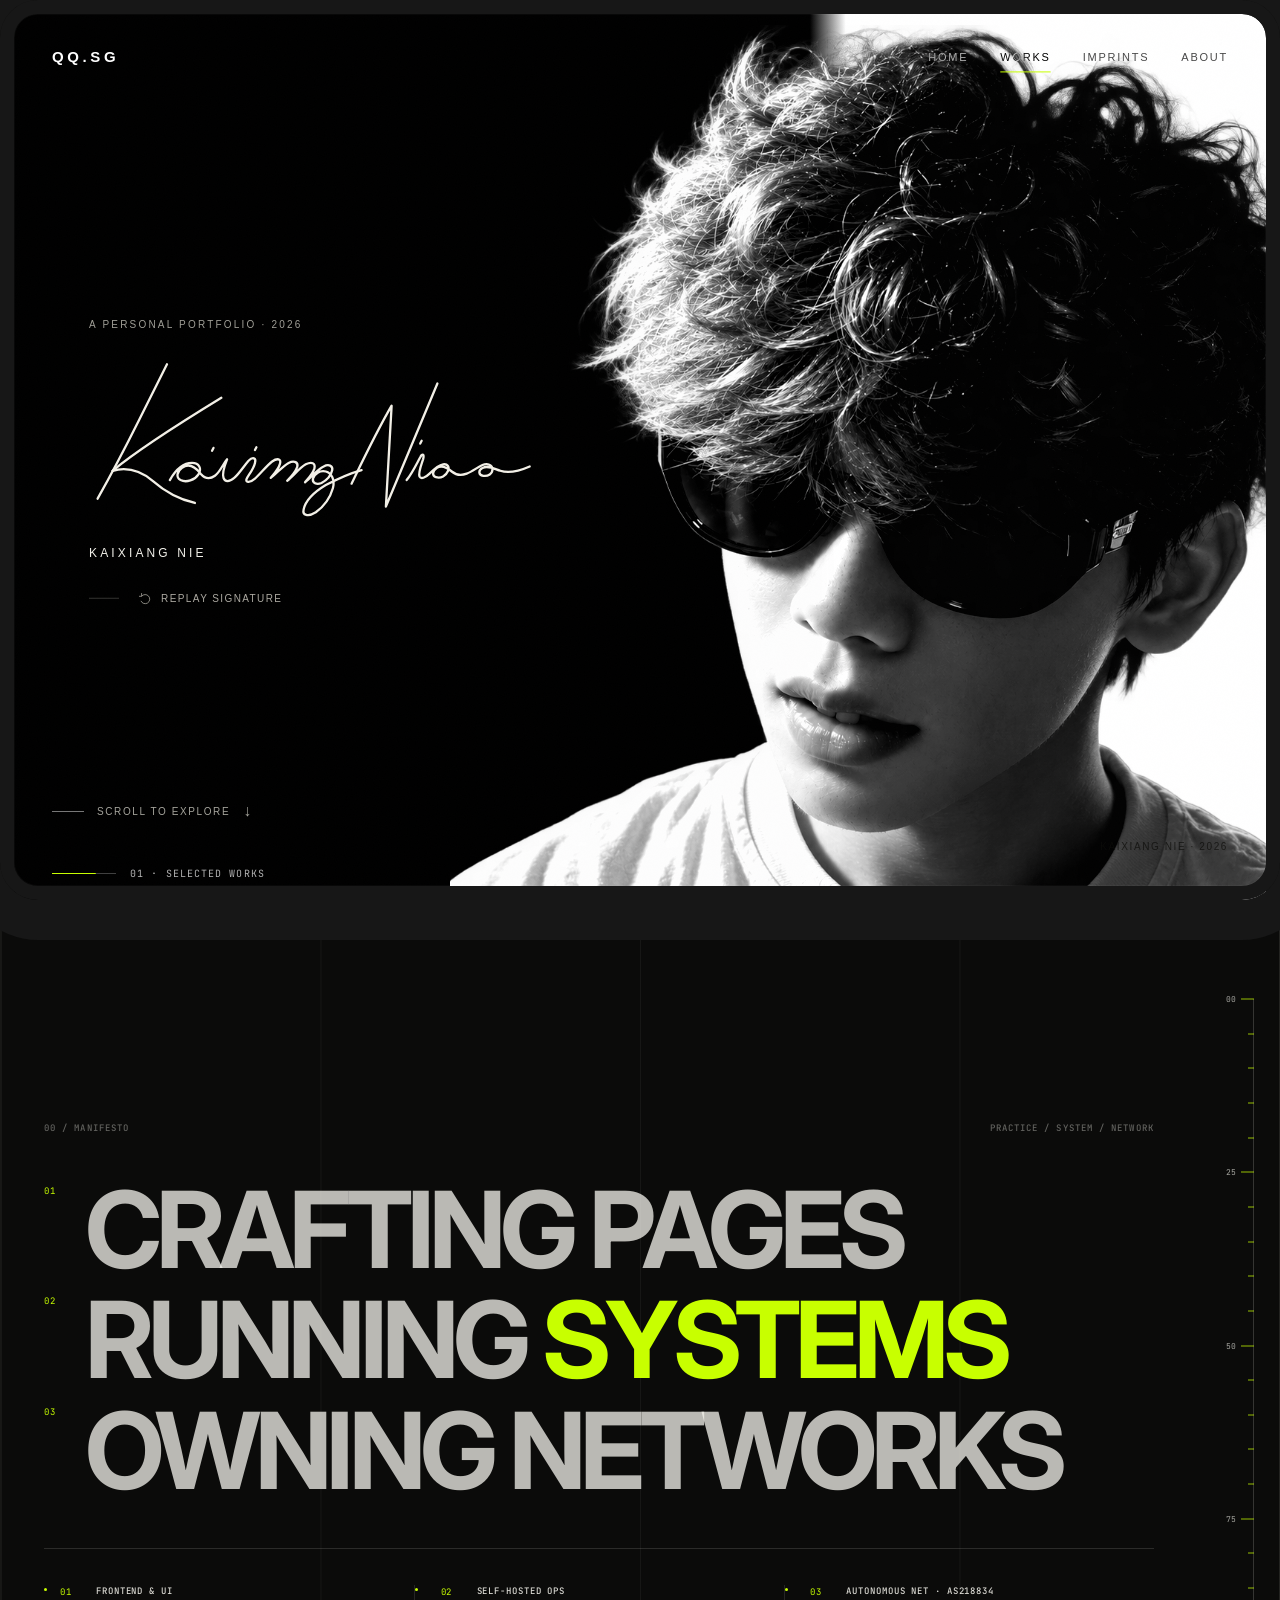
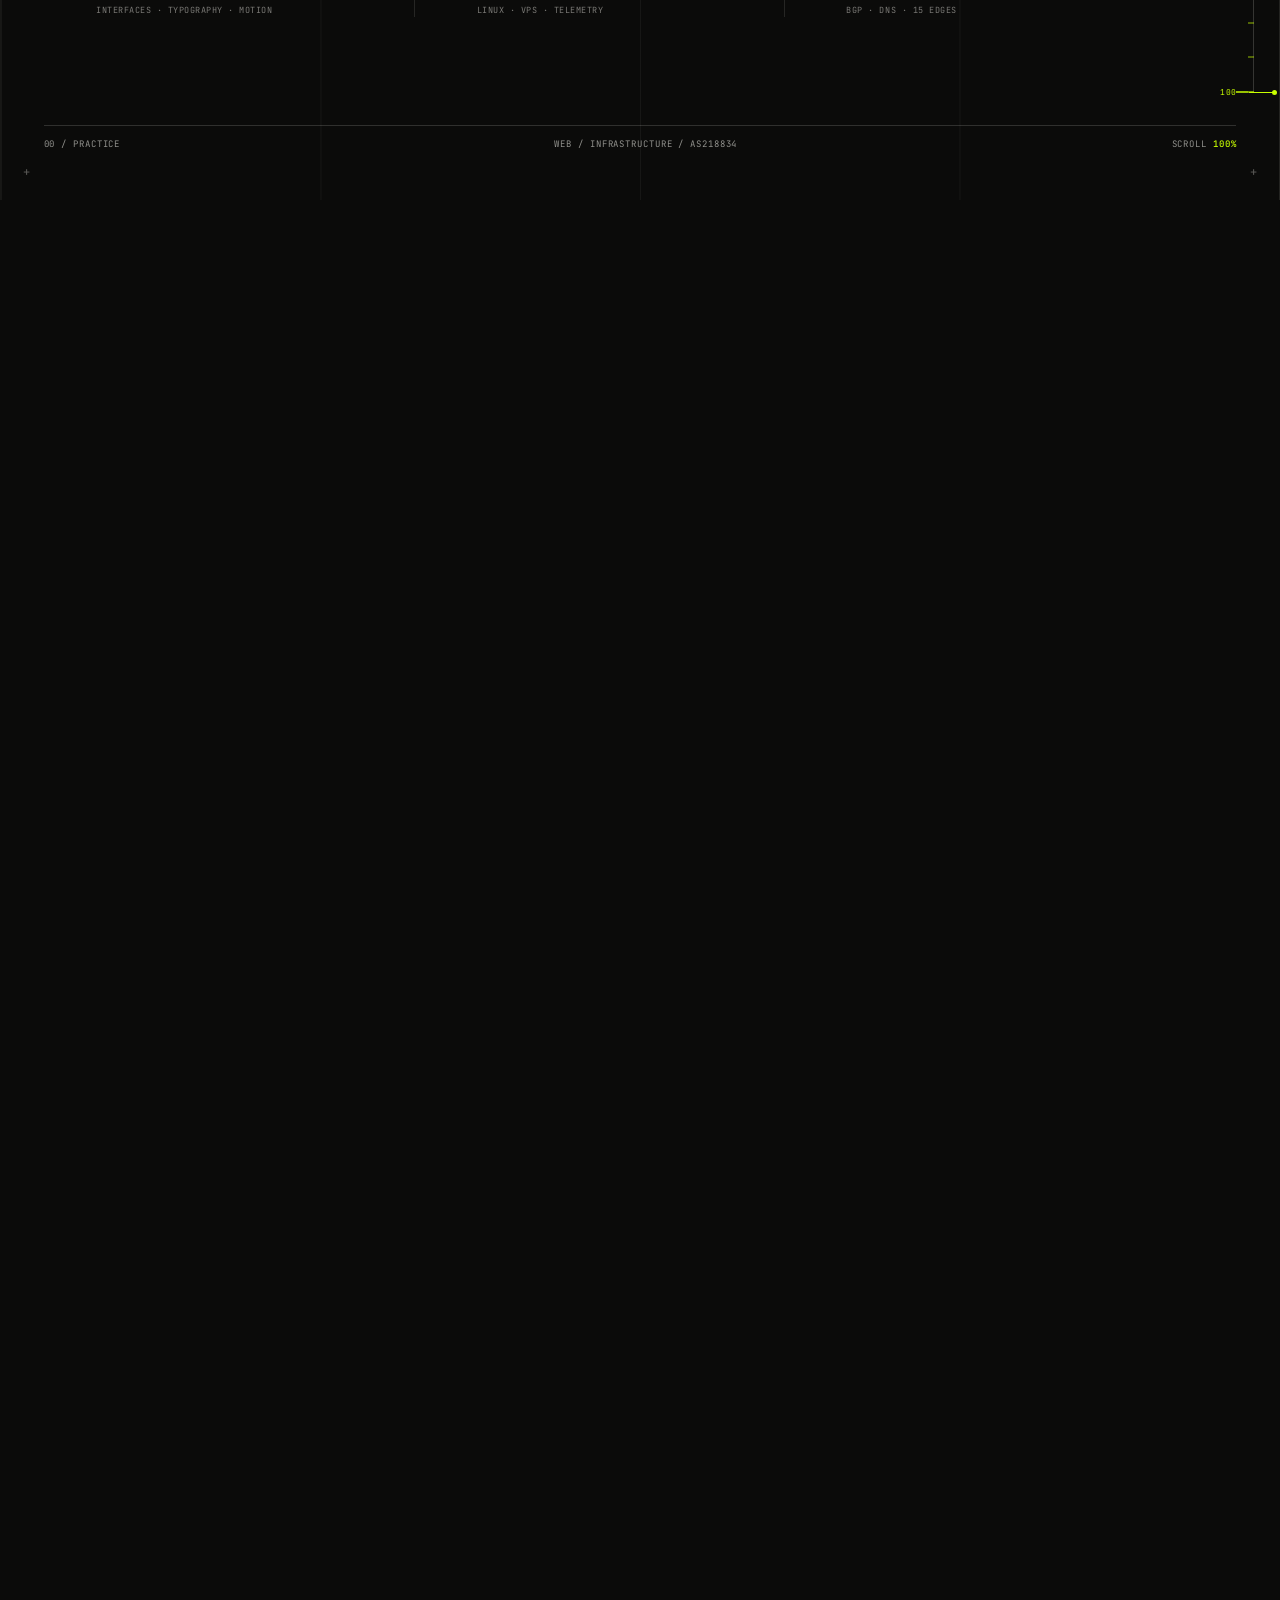
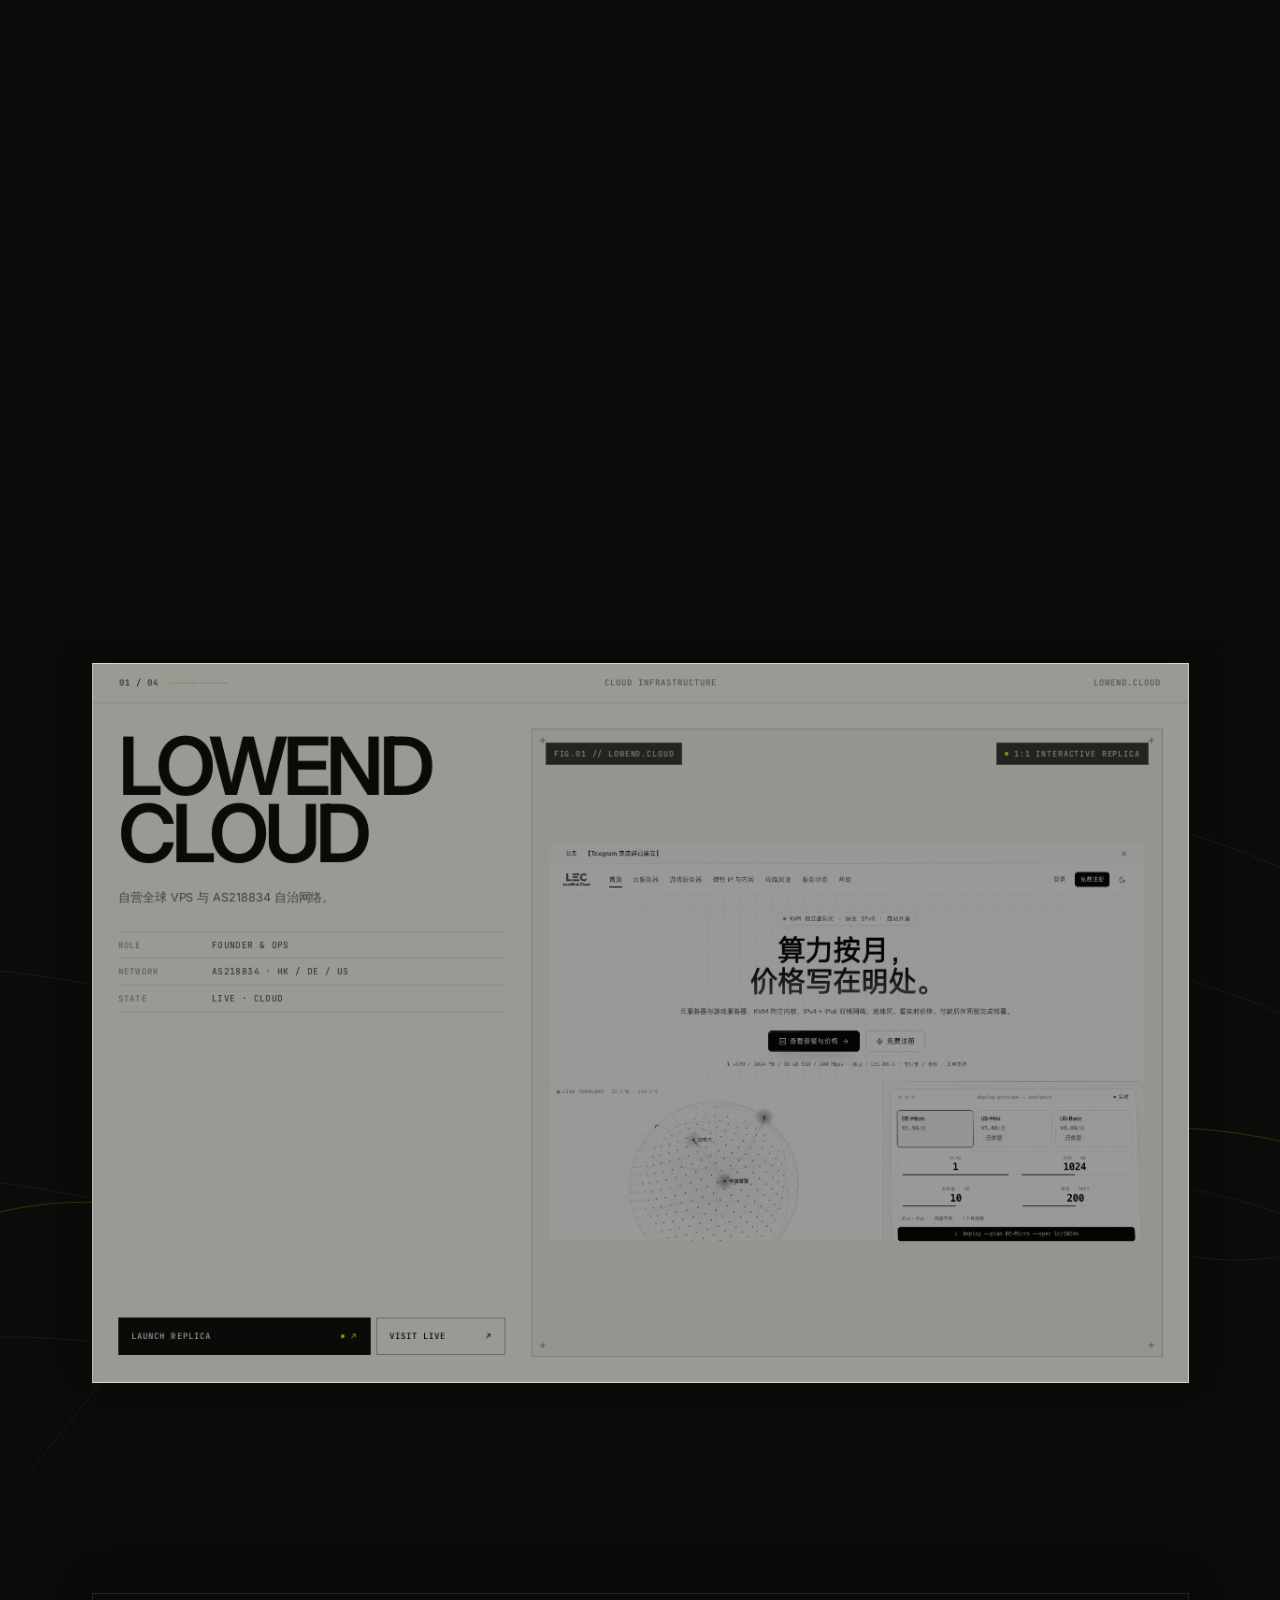
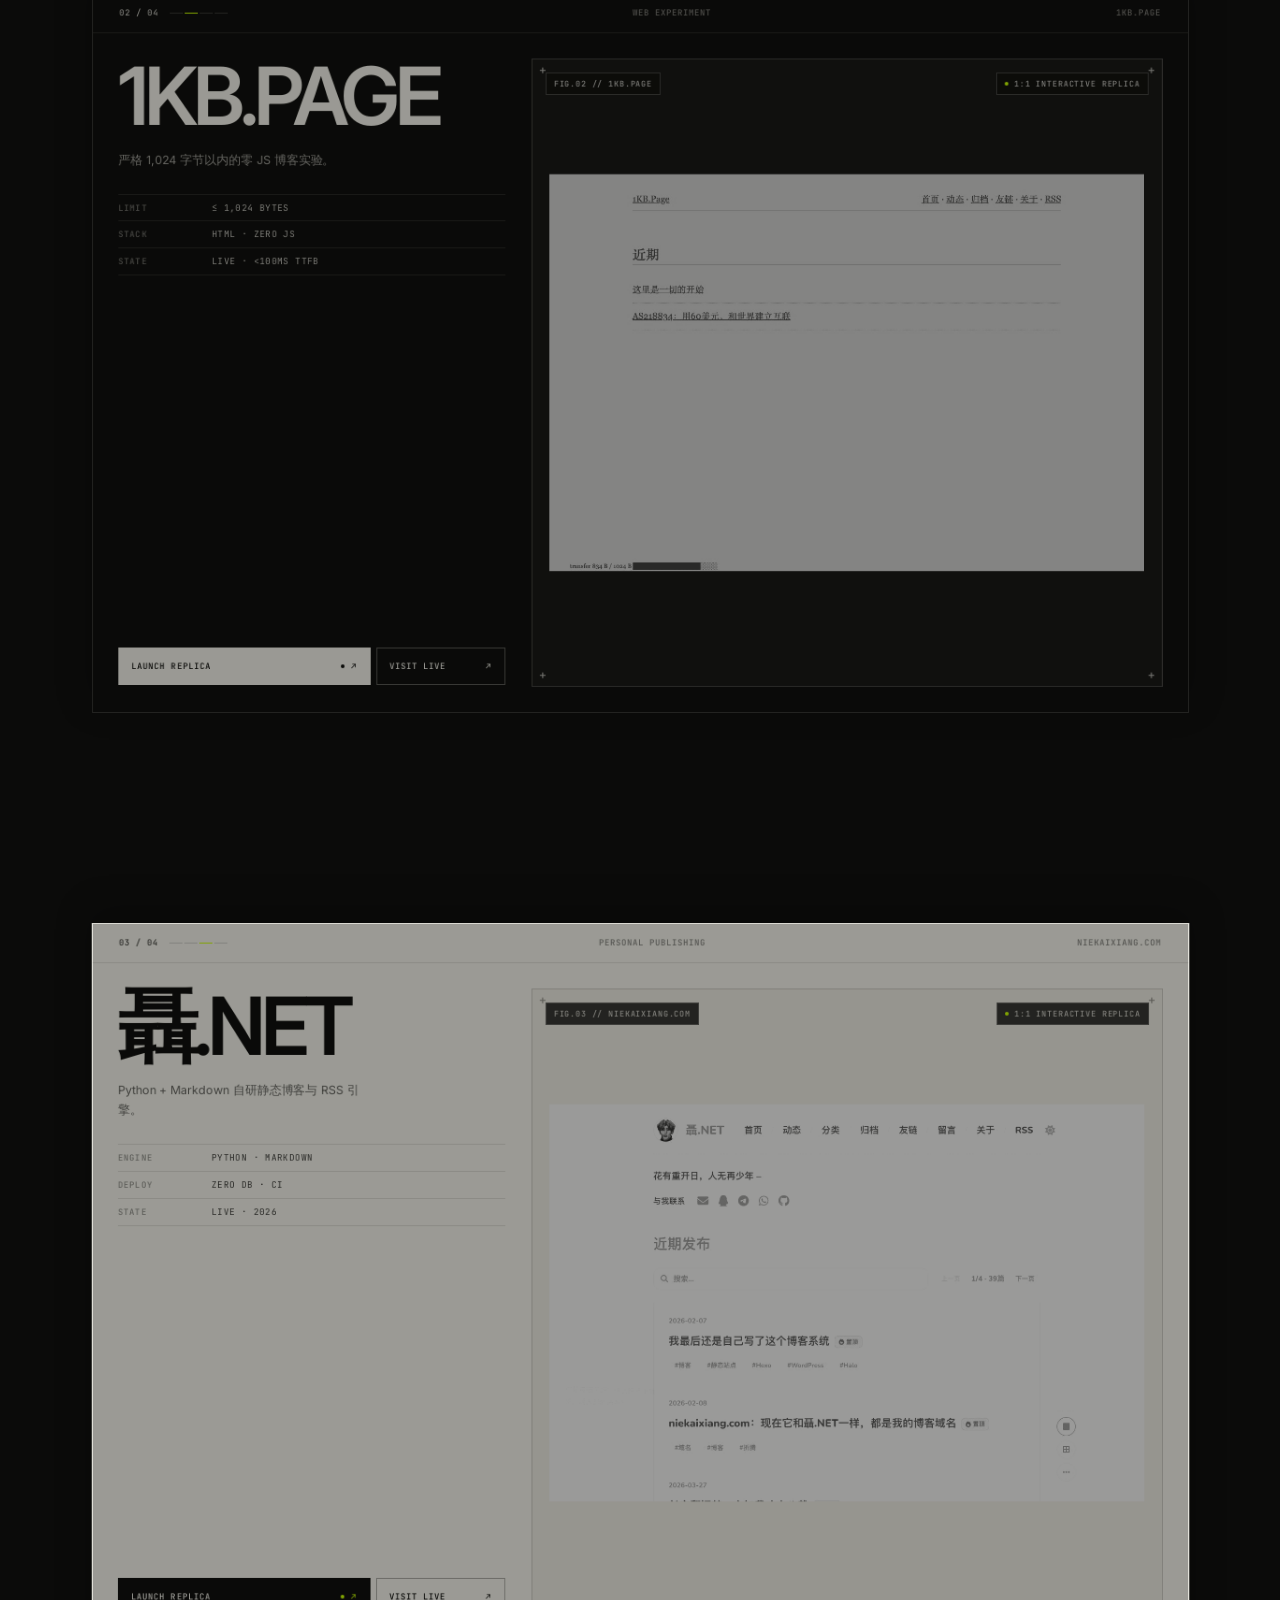
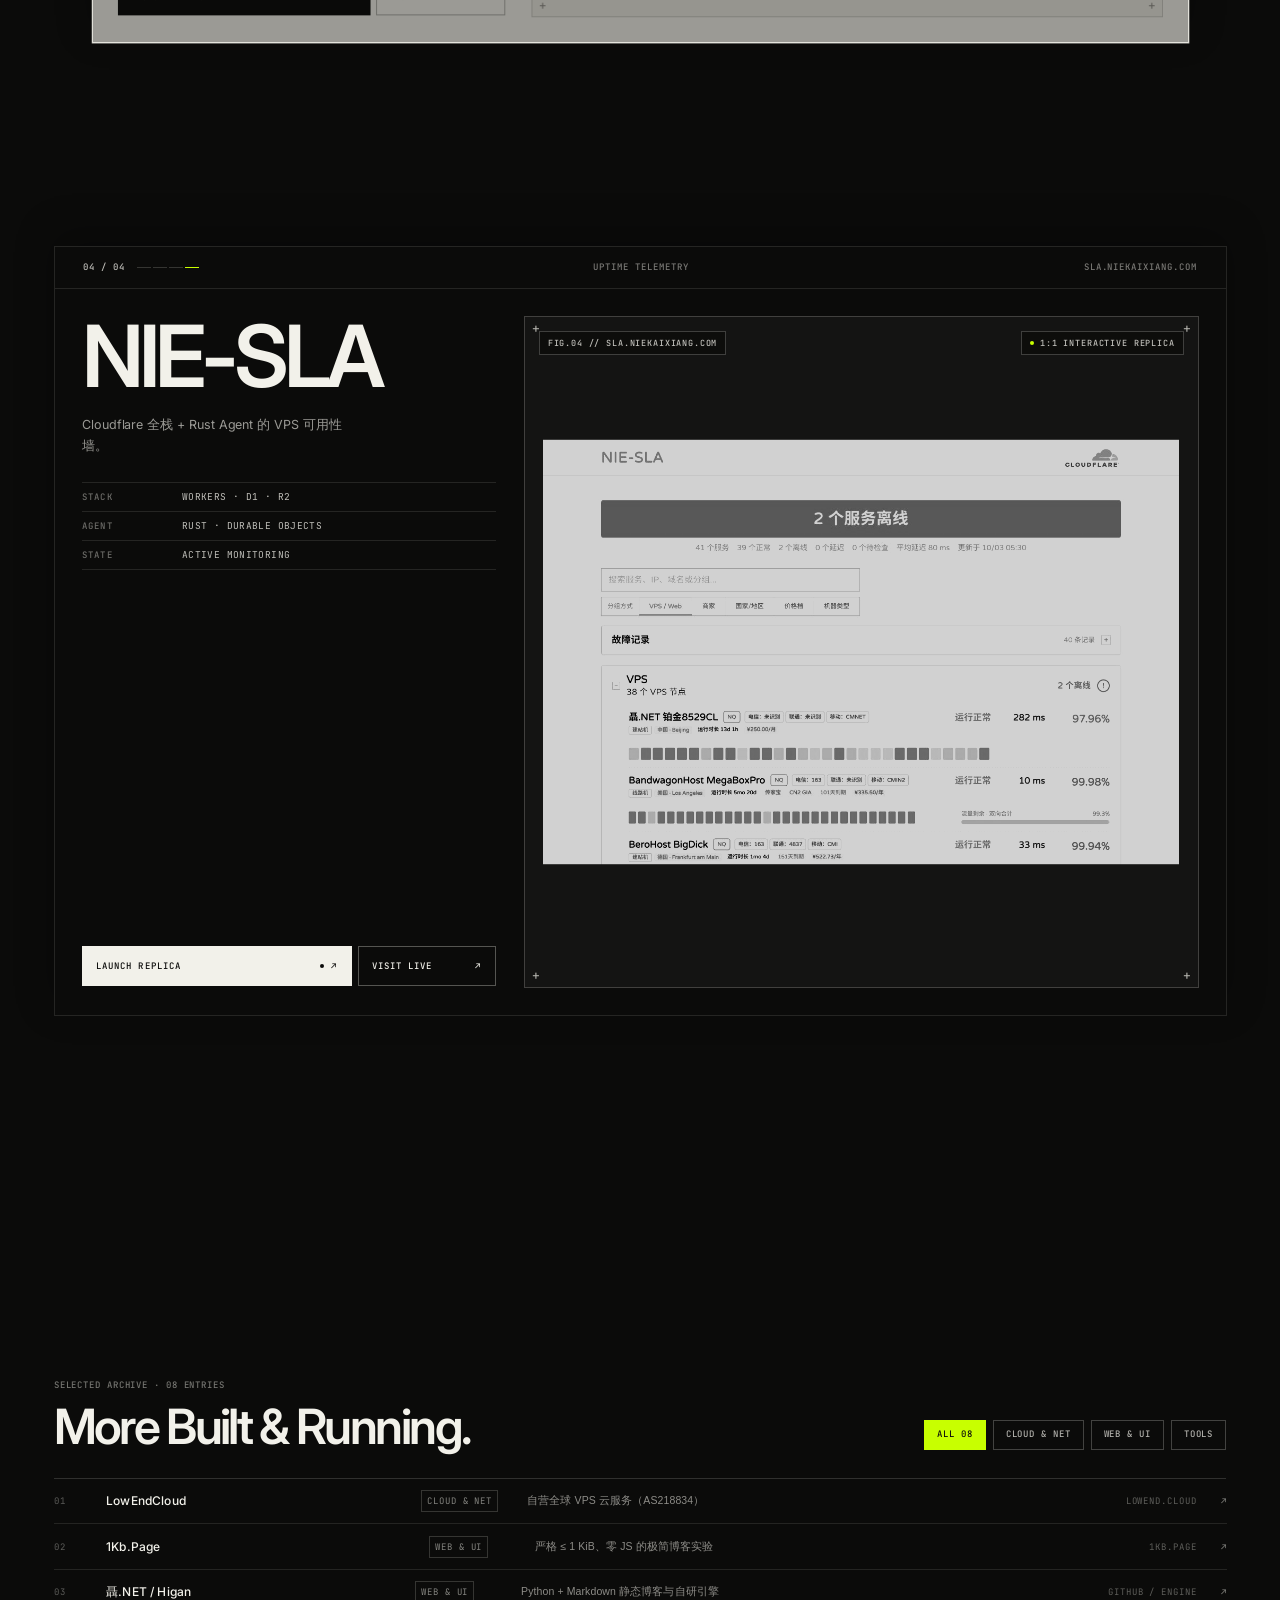
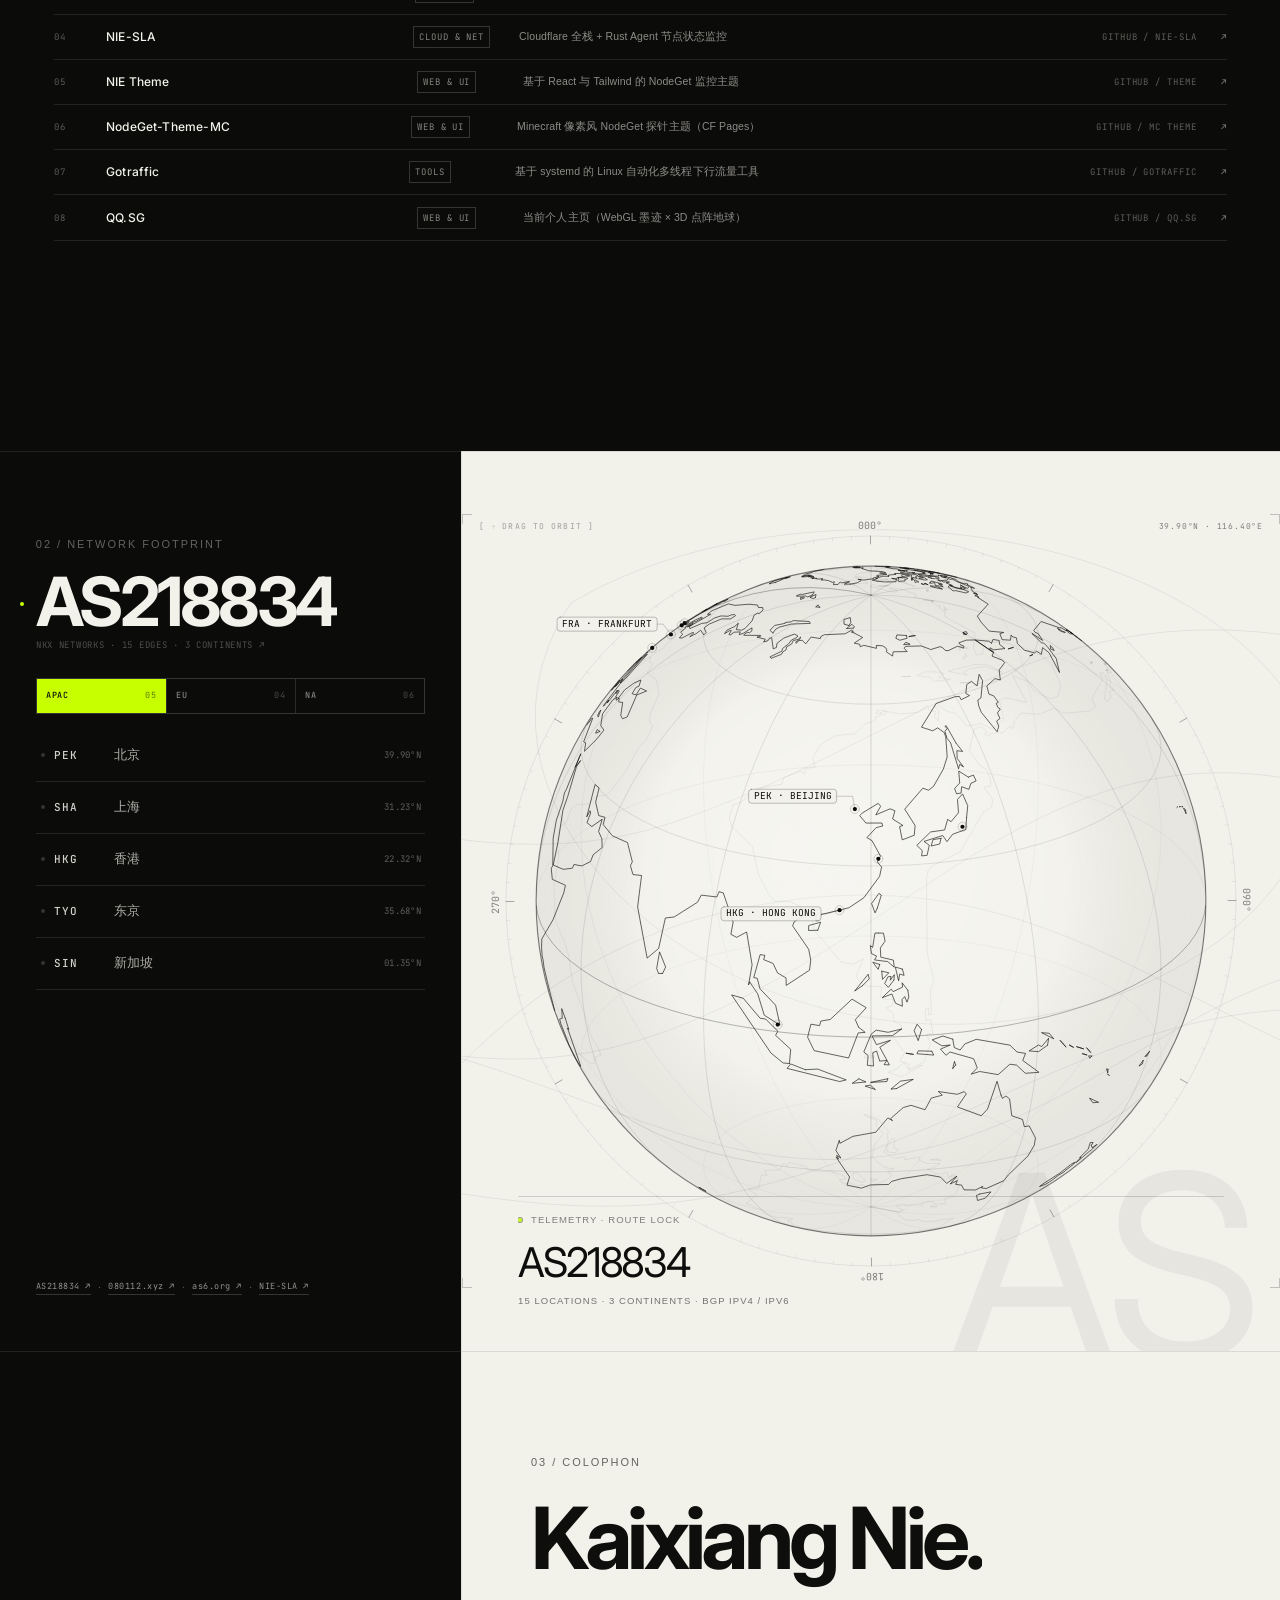
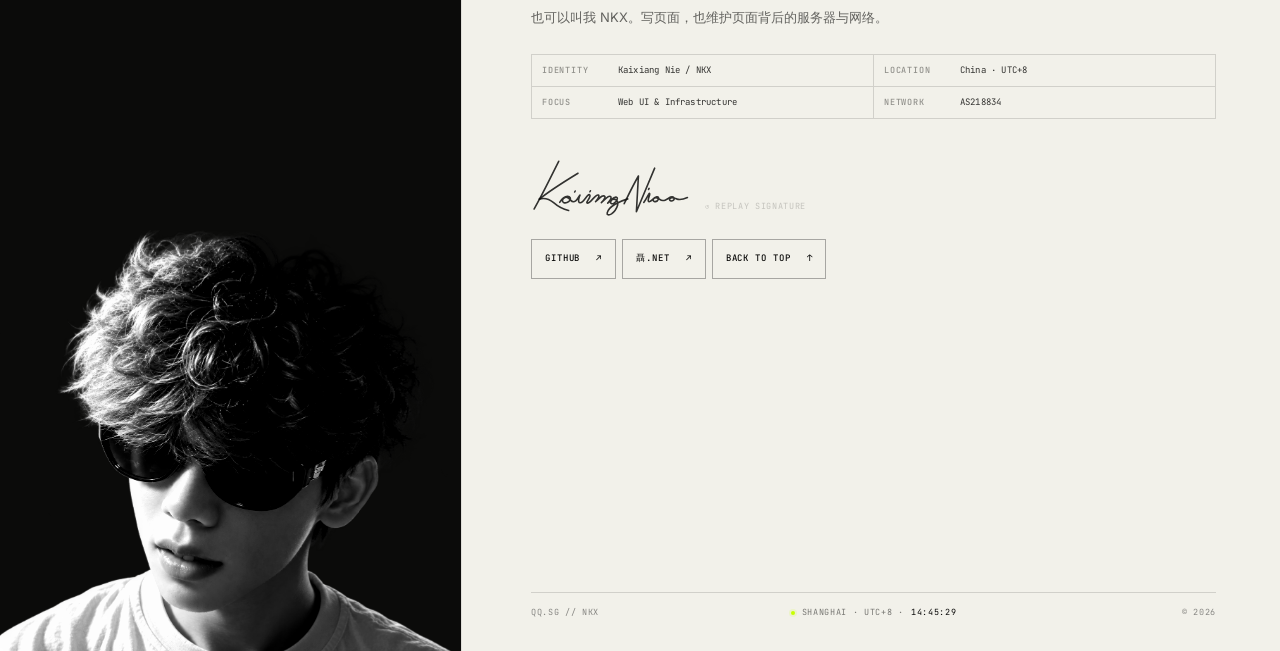
==== commit 3cc2ab42: "Seal act seams and rebuild imprints as vector mesh globe" ====
--- a/index.html
+++ b/index.html
@@ -9,9 +9,9 @@
   <link rel="preconnect" href="https://fonts.googleapis.com">
   <link rel="preconnect" href="https://fonts.gstatic.com" crossorigin>
   <link rel="stylesheet" href="https://fonts.googleapis.com/css2?family=Inter:wght@400;500;600;700&family=JetBrains+Mono:wght@400;500;600&display=swap">
-  <link rel="stylesheet" href="scroll.css?v=20261126d">
-  <link rel="stylesheet" href="portrait-fx.css?v=20261126d">
-  <link rel="stylesheet" href="aesthetic-pass.css?v=20261126d">
+  <link rel="stylesheet" href="scroll.css?v=20261126e">
+  <link rel="stylesheet" href="portrait-fx.css?v=20261126e">
+  <link rel="stylesheet" href="aesthetic-pass.css?v=20261126e">
 </head>
 <body class="cinema-edition">
   <div class="preloader" id="preloader" aria-hidden="true">
@@ -455,10 +455,10 @@
     <section class="replica-shell" role="dialog" aria-modal="true" aria-label="1:1 Interactive Replica">
       <header class="replica-bar">
         <nav class="replica-tabs" aria-label="复刻项目切换">
-          <button type="button" data-replica-tab="lowendcloud" data-replica-src="demos/lowendcloud.html?v=20261126d"><span>01</span> LOWEND</button>
-          <button type="button" data-replica-tab="1kbpage" data-replica-src="demos/1kbpage.html?v=20261126d"><span>02</span> 1KB</button>
-          <button type="button" data-replica-tab="blog" data-replica-src="demos/blog.html?v=20261126d"><span>03</span> 聶.NET</button>
-          <button type="button" data-replica-tab="sla" data-replica-src="demos/sla.html?v=20261126d"><span>04</span> NIE-SLA</button>
+          <button type="button" data-replica-tab="lowendcloud" data-replica-src="demos/lowendcloud.html?v=20261126e"><span>01</span> LOWEND</button>
+          <button type="button" data-replica-tab="1kbpage" data-replica-src="demos/1kbpage.html?v=20261126e"><span>02</span> 1KB</button>
+          <button type="button" data-replica-tab="blog" data-replica-src="demos/blog.html?v=20261126e"><span>03</span> 聶.NET</button>
+          <button type="button" data-replica-tab="sla" data-replica-src="demos/sla.html?v=20261126e"><span>04</span> NIE-SLA</button>
         </nav>
         <p class="replica-domain" id="replicaDomain">LOWEND.CLOUD · 1:1 INTERACTIVE REPLICA</p>
         <div class="replica-actions">
@@ -480,10 +480,10 @@
   <div class="frame" aria-hidden="true"></div>
   <div class="gallery-cursor" aria-hidden="true"><span class="gallery-cursor-label"></span></div>
 
-  <script src="vendor/lenis.min.js?v=20261126d"></script>
-  <script src="world-dots.js?v=20261126d"></script>
-  <script src="site.js?v=20261126d"></script>
-  <script src="portrait-fx.js?v=20261126d"></script>
-  <script src="hero-ink-fx.js?v=20261126d"></script>
+  <script src="vendor/lenis.min.js?v=20261126e"></script>
+  <script src="world-coastlines.js?v=20261126e"></script>
+  <script src="site.js?v=20261126e"></script>
+  <script src="portrait-fx.js?v=20261126e"></script>
+  <script src="hero-ink-fx.js?v=20261126e"></script>
 </body>
 </html>
--- a/portrait-fx.css
+++ b/portrait-fx.css
@@ -1,4 +1,4 @@
-@import url("mobile-hero.css?v=20261126d");
+@import url("mobile-hero.css?v=20261126e");
 
 /* Homepage portrait ink reveal. Kept isolated from the main layout. */
 #home .hero-canvas{isolation:isolate}
--- a/aesthetic-pass.css
+++ b/aesthetic-pass.css
@@ -63,38 +63,7 @@
   display: none;
 }
 
-@media (min-width: 901px) {
-  .split-backdrop {
-    display: block;
-    position: fixed;
-    inset: 14px;
-    z-index: 0;
-    pointer-events: none;
-    overflow: hidden;
-    border-radius: 24px;
-    background: #0e0e0d;
-  }
-
-  /* The white wall is a single GPU layer translated on the X axis. Its 36px
-     left feather is part of the layer, so the divide stays smooth at 120fps. */
-  .split-backdrop-light {
-    position: absolute;
-    inset: 0;
-    background: #f2f1ea;
-    transform: translate3d(65%, 0, 0);
-    will-change: transform;
-  }
-
-  .split-backdrop-light::before {
-    content: "";
-    position: absolute;
-    top: 0;
-    bottom: 0;
-    left: -36px;
-    width: 36px;
-    background: linear-gradient(to right, rgba(242, 241, 234, 0), #f2f1ea);
-  }
-}
+/* Split backdrop retired: act surfaces now own their true 36 / 64 planes. */
 
 /* =========================================================
    ARCHIVAL GRAIN & GLOBAL THEATRE FRAME
@@ -6386,3 +6355,65 @@
     opacity: 1;
   }
 }
+
+/* =========================================================
+   SEAMLESS ACT JOINTS — exact 36 / 64 architecture planes
+   ========================================================= */
+.split-backdrop,
+.split-backdrop-light::before {
+  display: none !important;
+}
+
+@media (min-width: 901px) {
+  .act-imprints .act-grid,
+  .act-about .act-grid {
+    margin: 0;
+  }
+
+  .act-imprints,
+  .act-about {
+    background: #f2f1ea;
+  }
+
+  .imprints-index,
+  .about-visual {
+    background: #0b0b0a;
+  }
+
+  .imprint-wall,
+  .about-copy {
+    background: #f2f1ea;
+    border-left: 1px solid rgba(11, 11, 10, .08);
+  }
+
+  .act-imprints::before,
+  .act-about::before {
+    content: "";
+    position: absolute;
+    z-index: 6;
+    top: 0;
+    left: 0;
+    right: 0;
+    height: 1px;
+    pointer-events: none;
+    background: linear-gradient(90deg, rgba(242, 241, 234, .10) 0 36%, rgba(11, 11, 10, .10) 36% 100%);
+  }
+
+  .about-visual {
+    overflow: hidden;
+  }
+
+  .about-visual img {
+    width: 100%;
+    max-width: 100%;
+    height: 100%;
+    max-height: 100%;
+    object-fit: contain;
+    object-position: center bottom;
+  }
+}
+
+
+#work-archive {
+  background: #0b0b0a;
+}
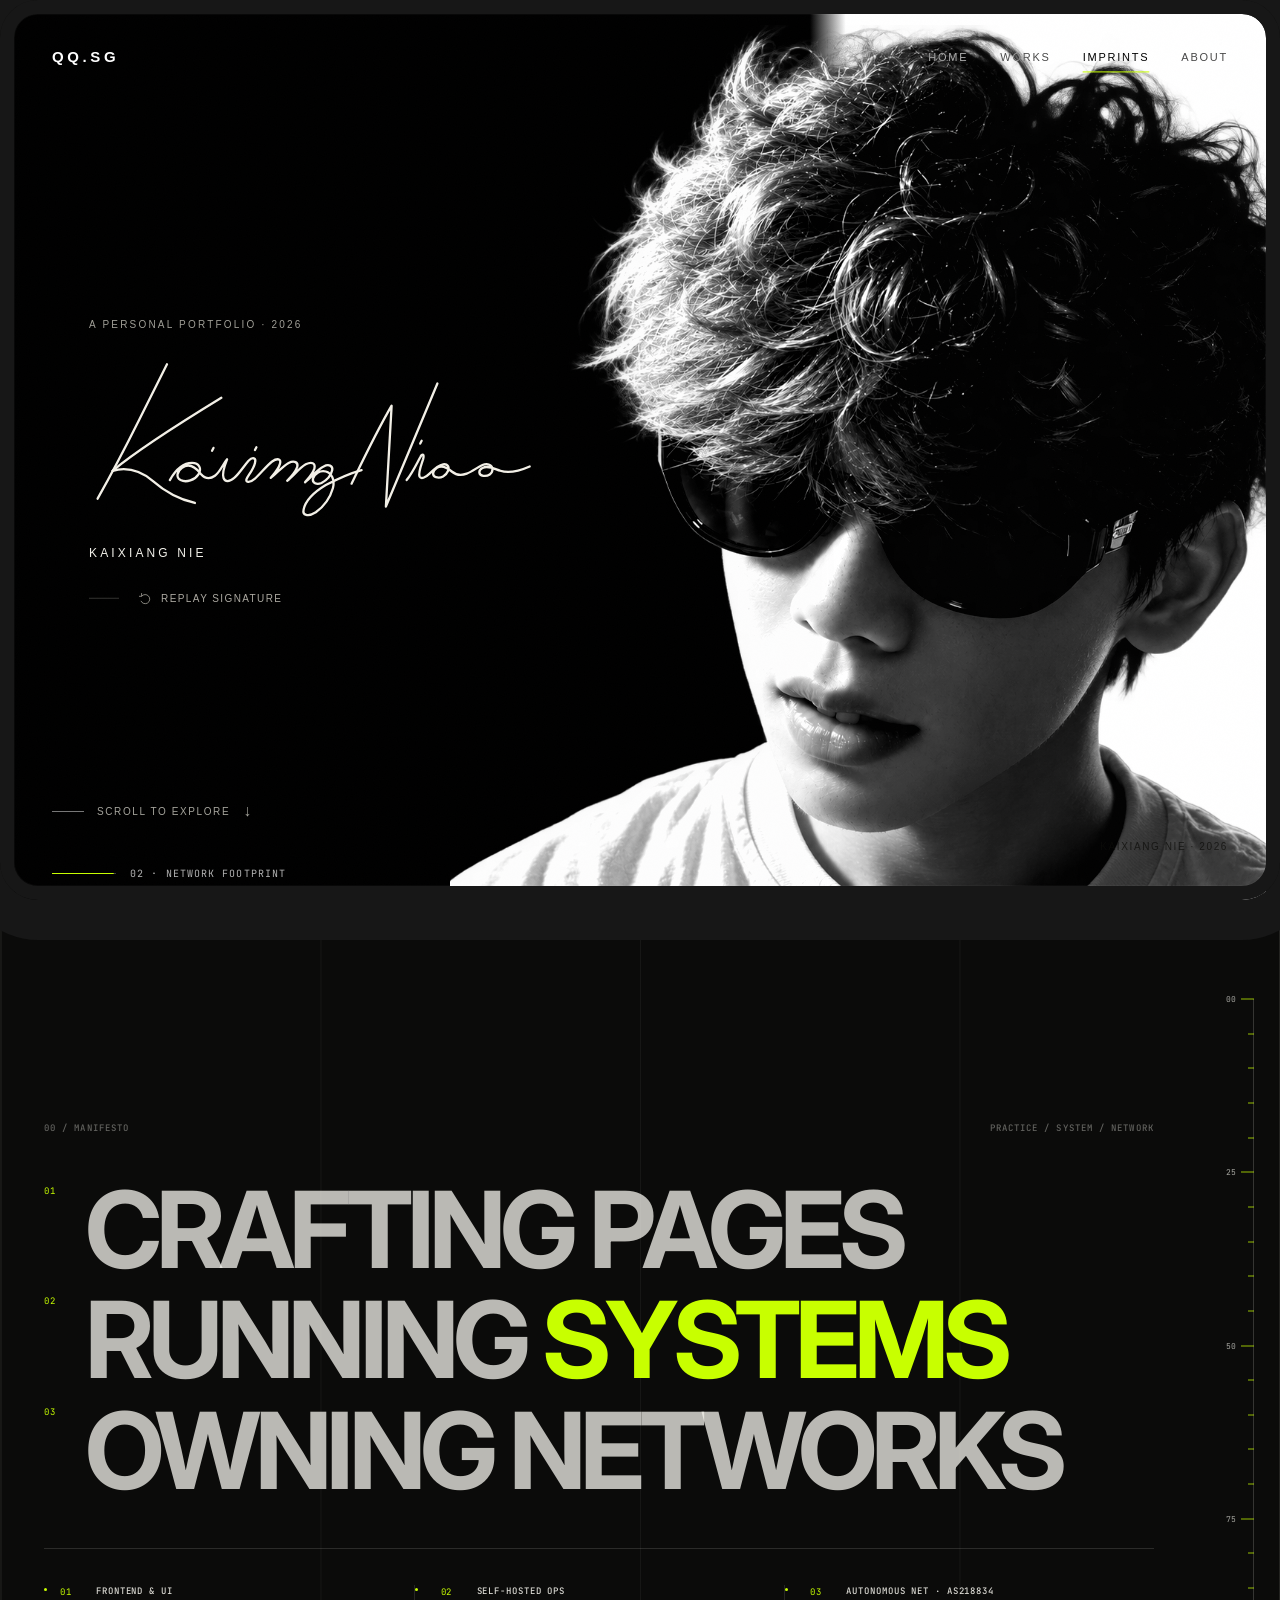
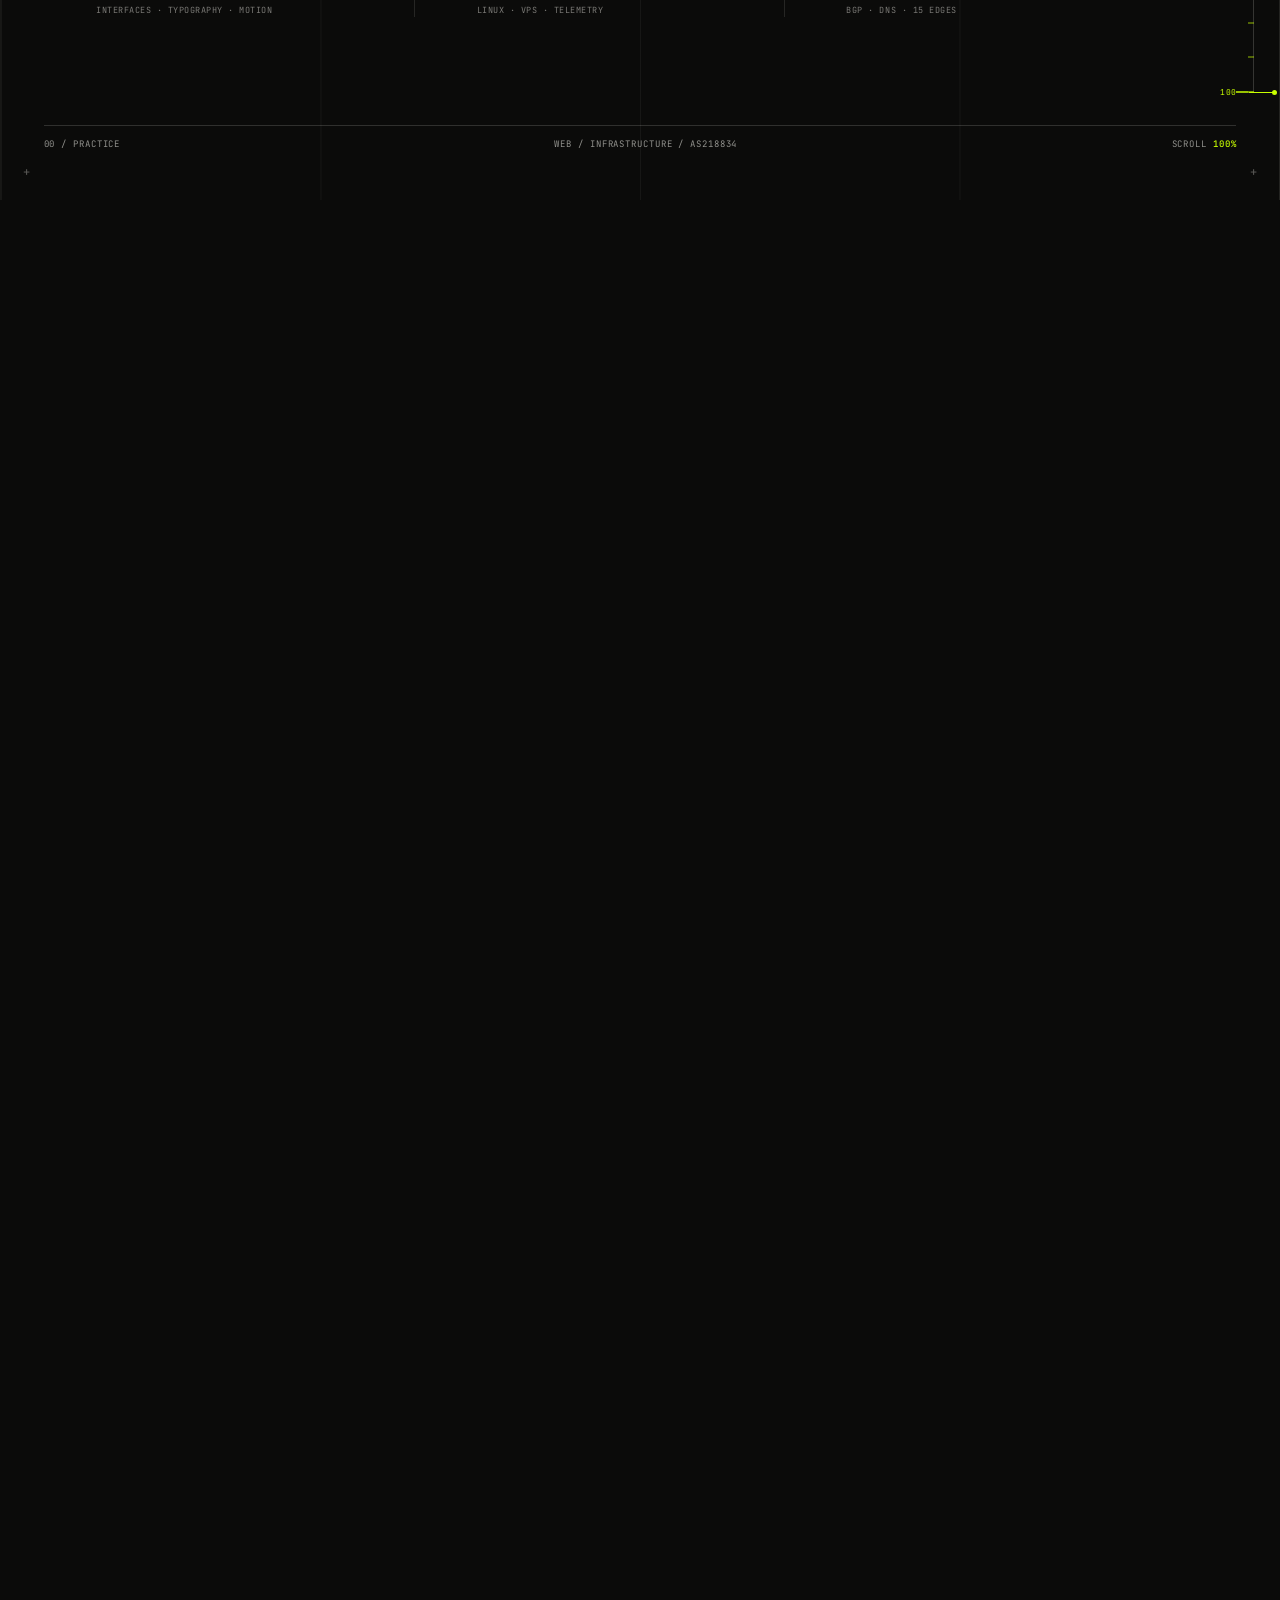
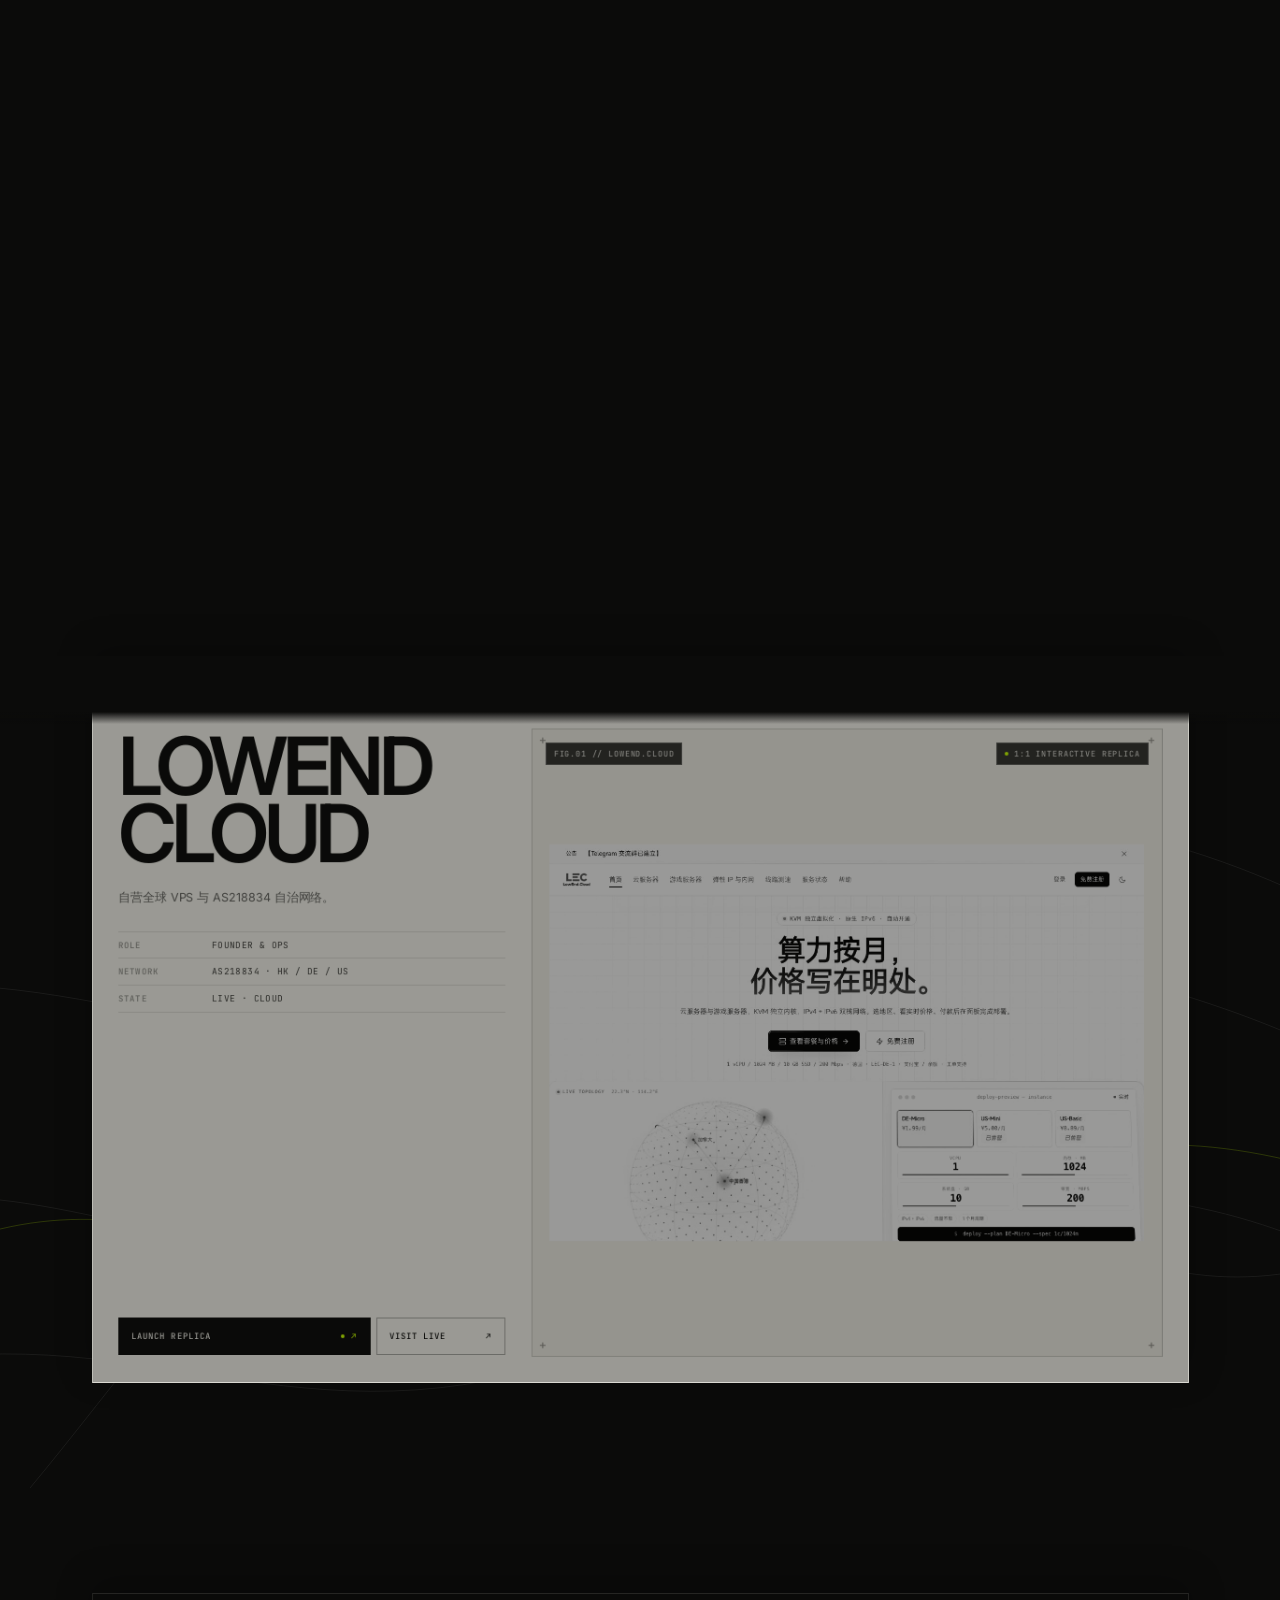
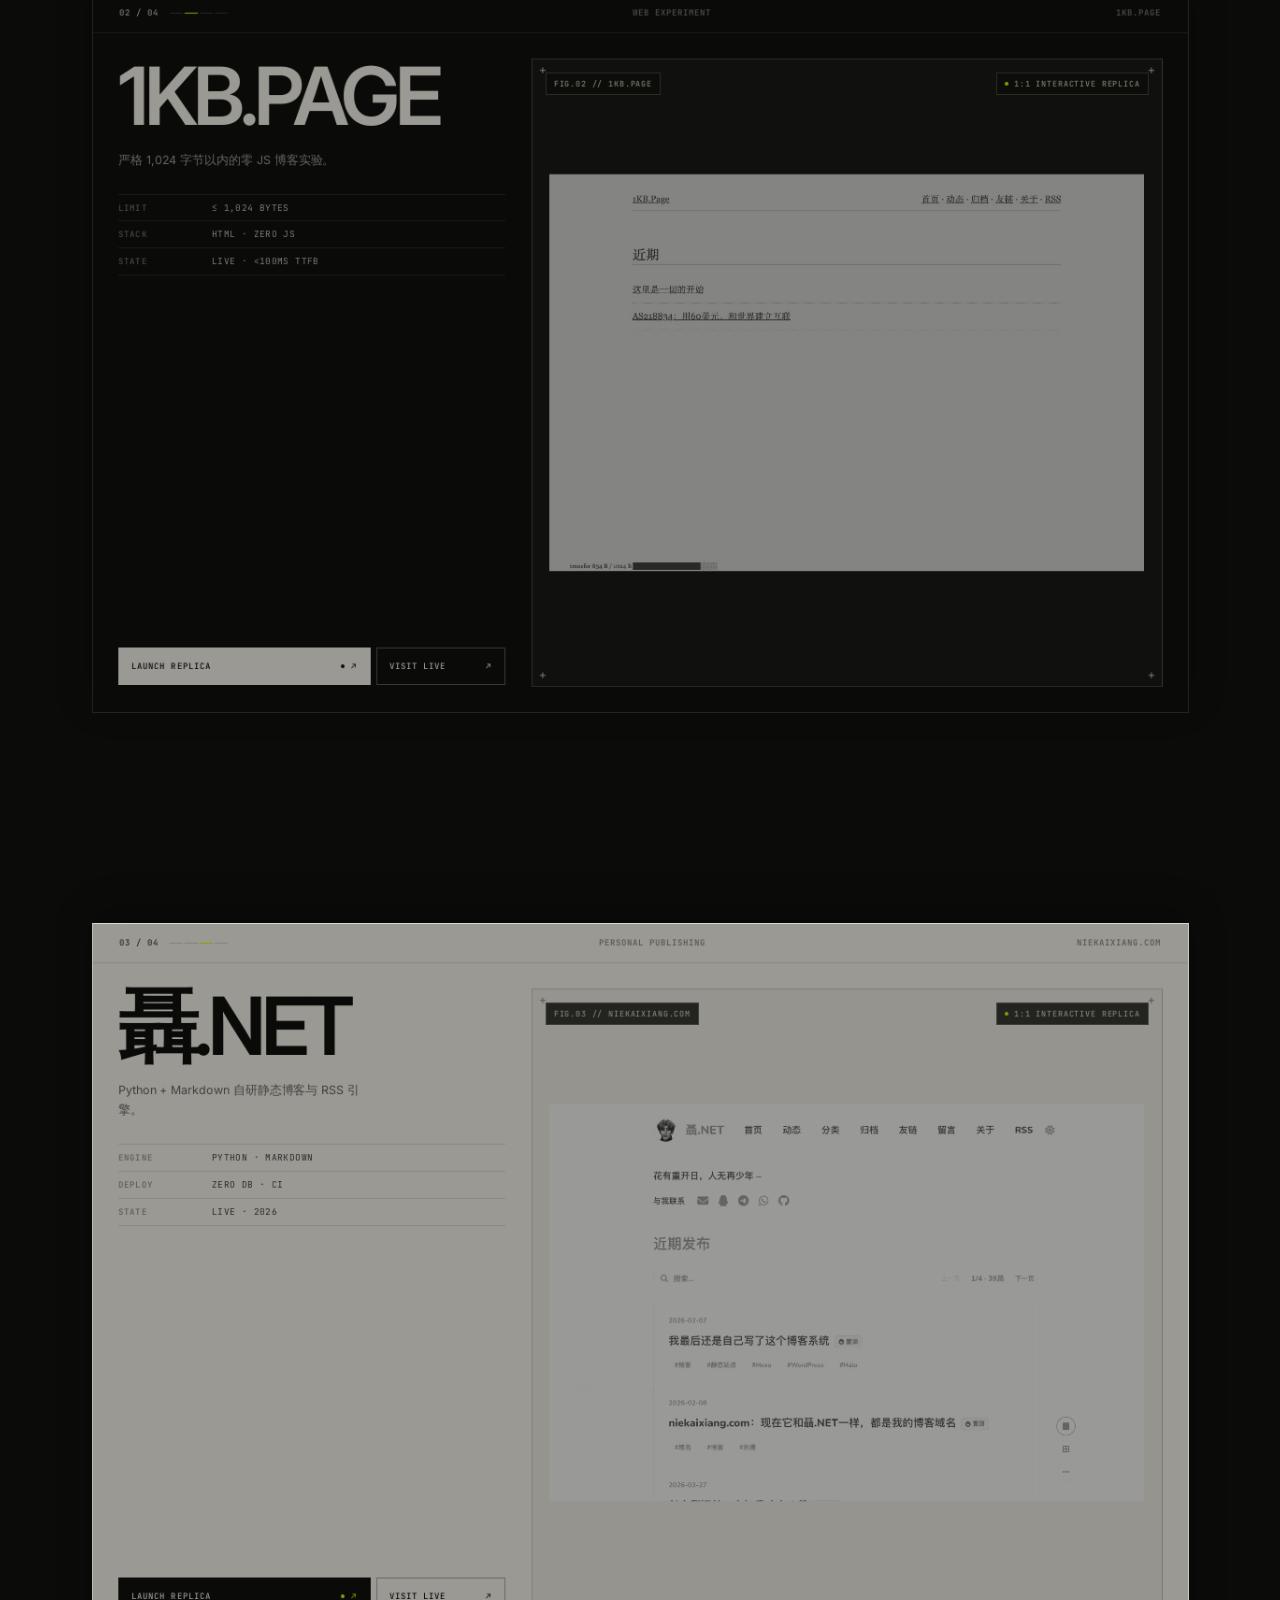
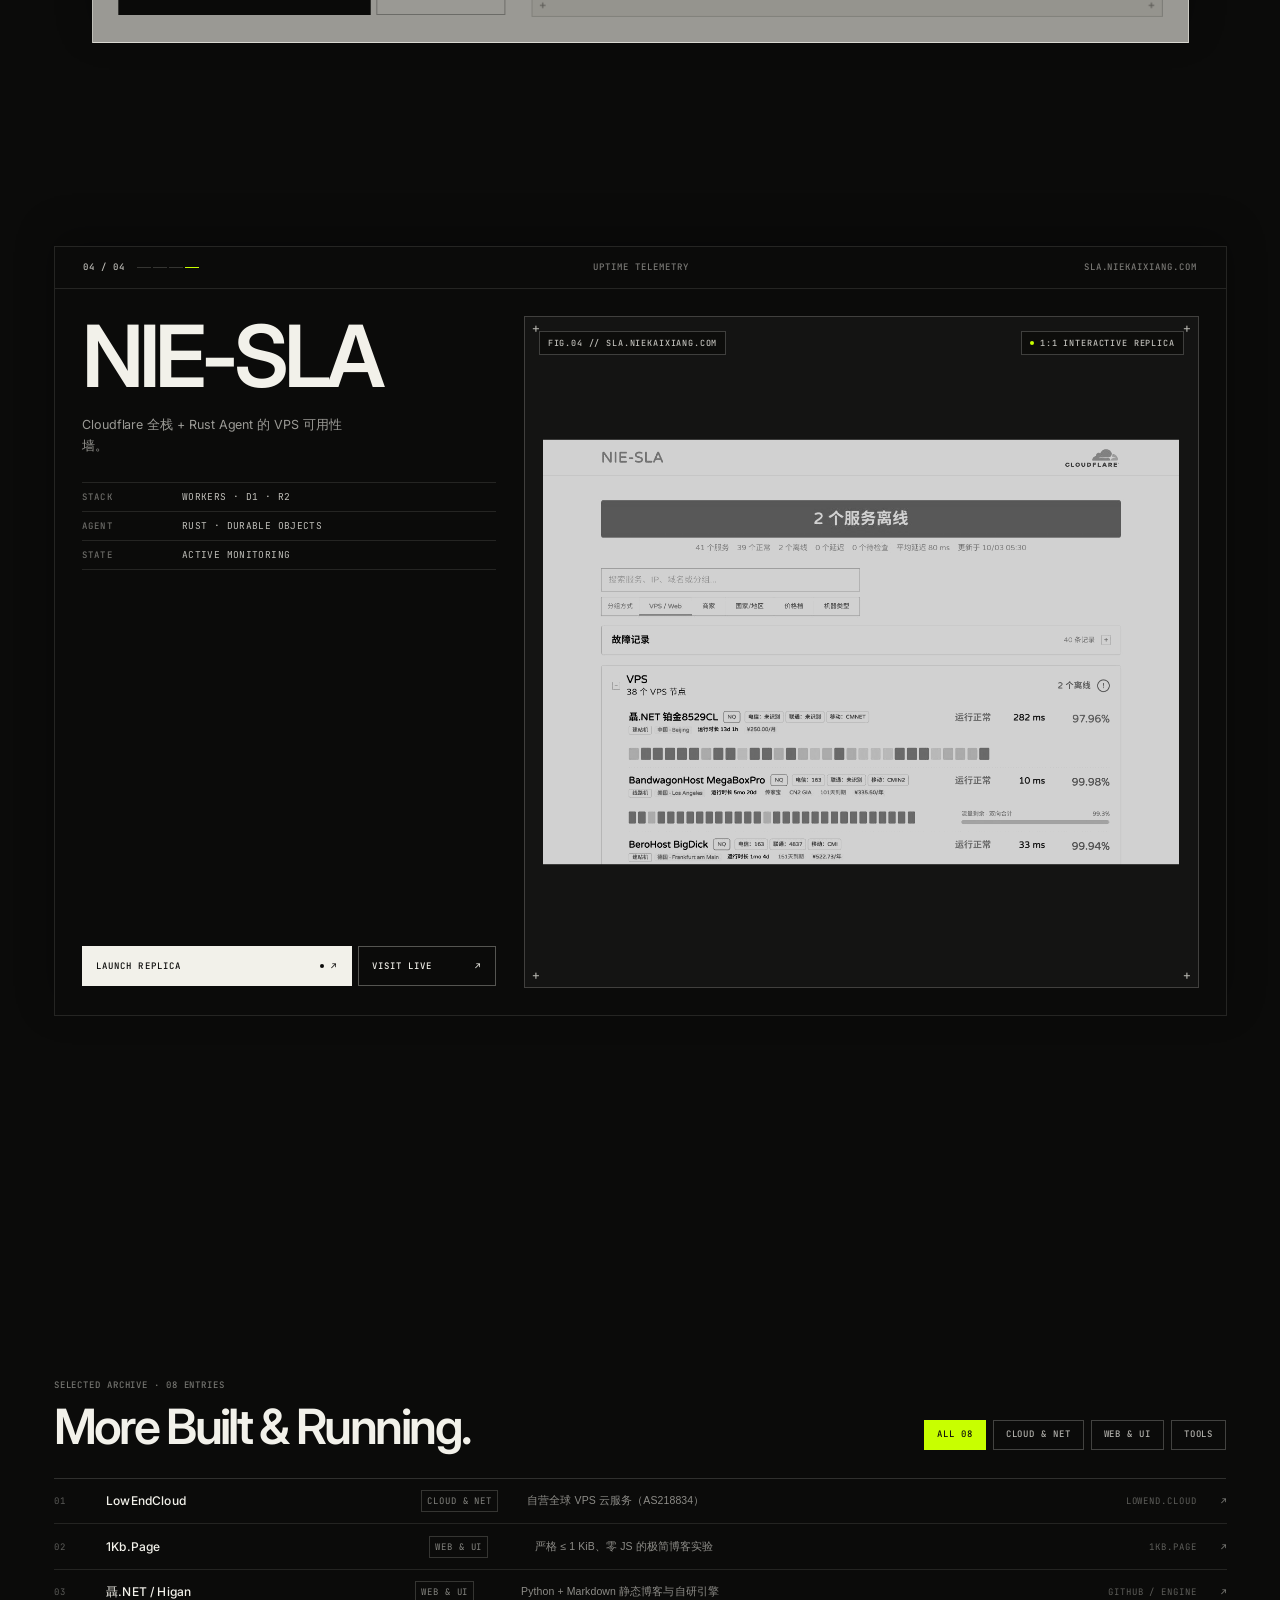
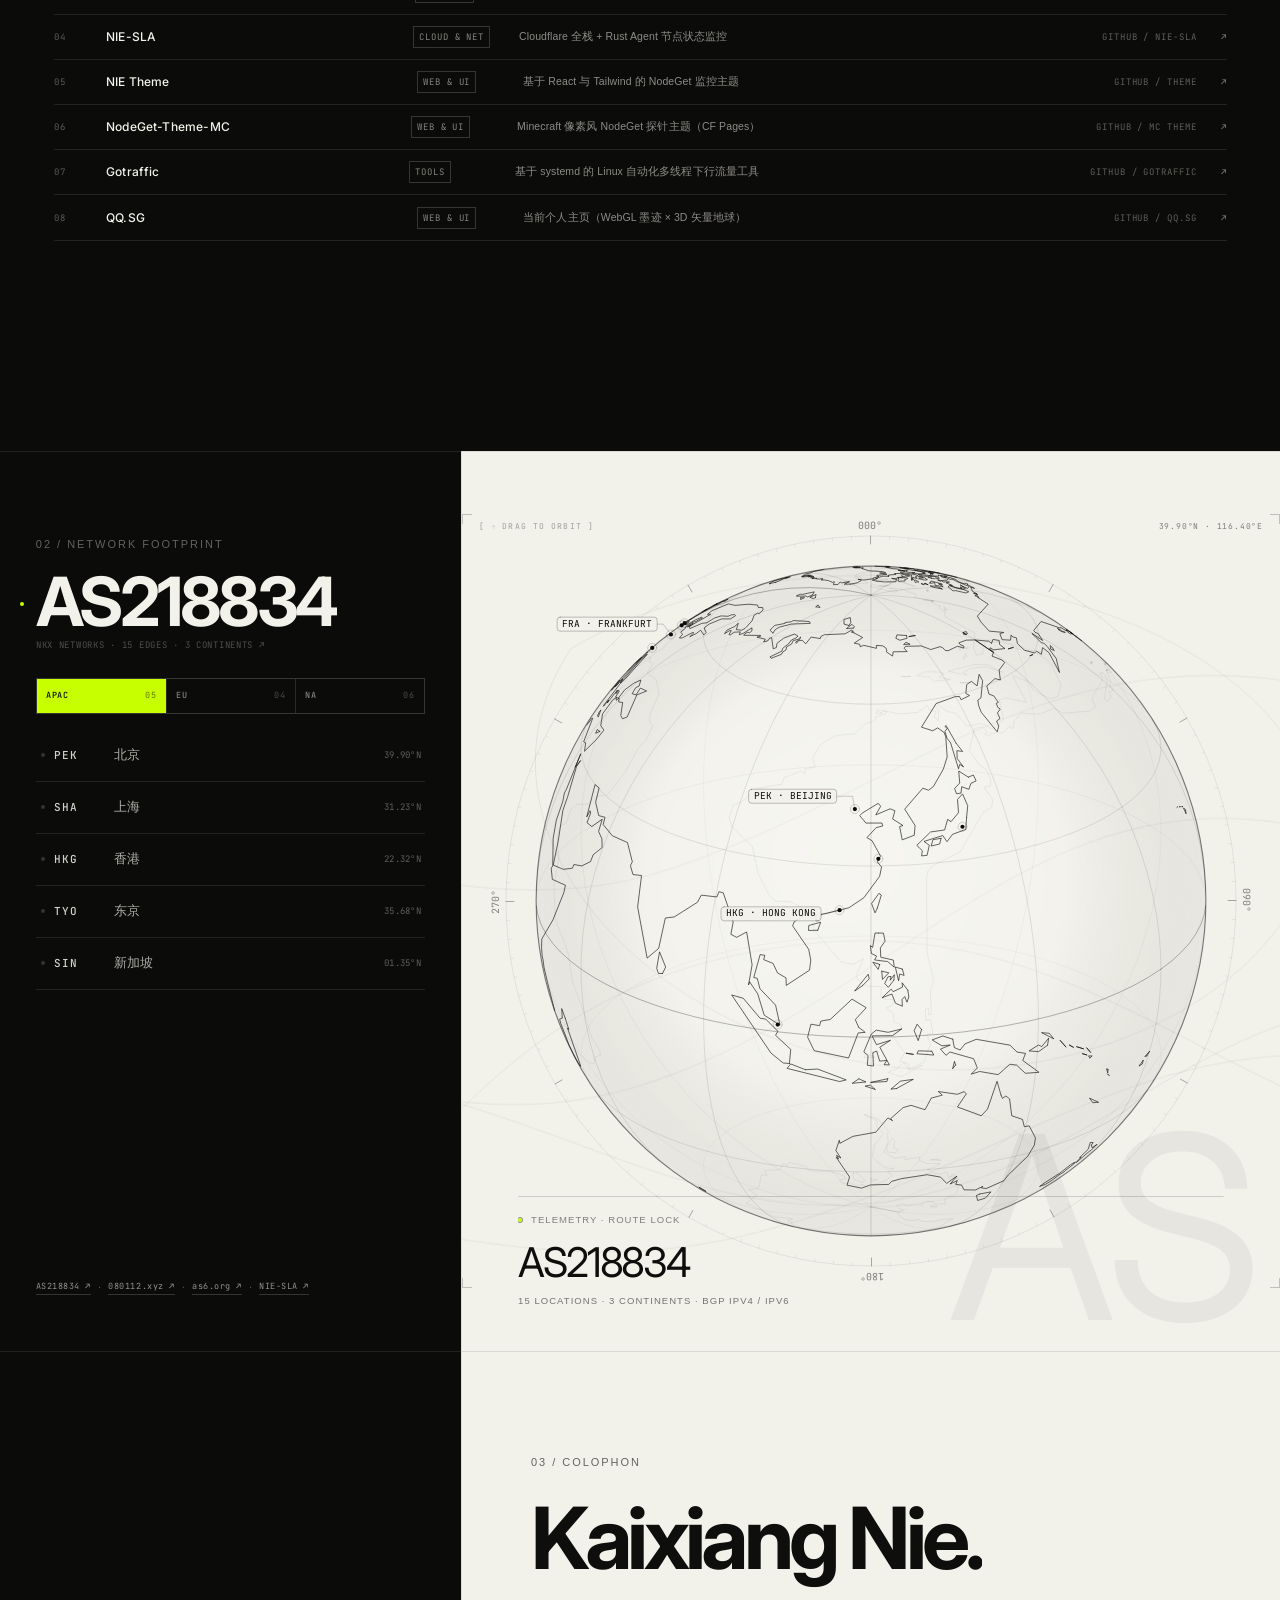
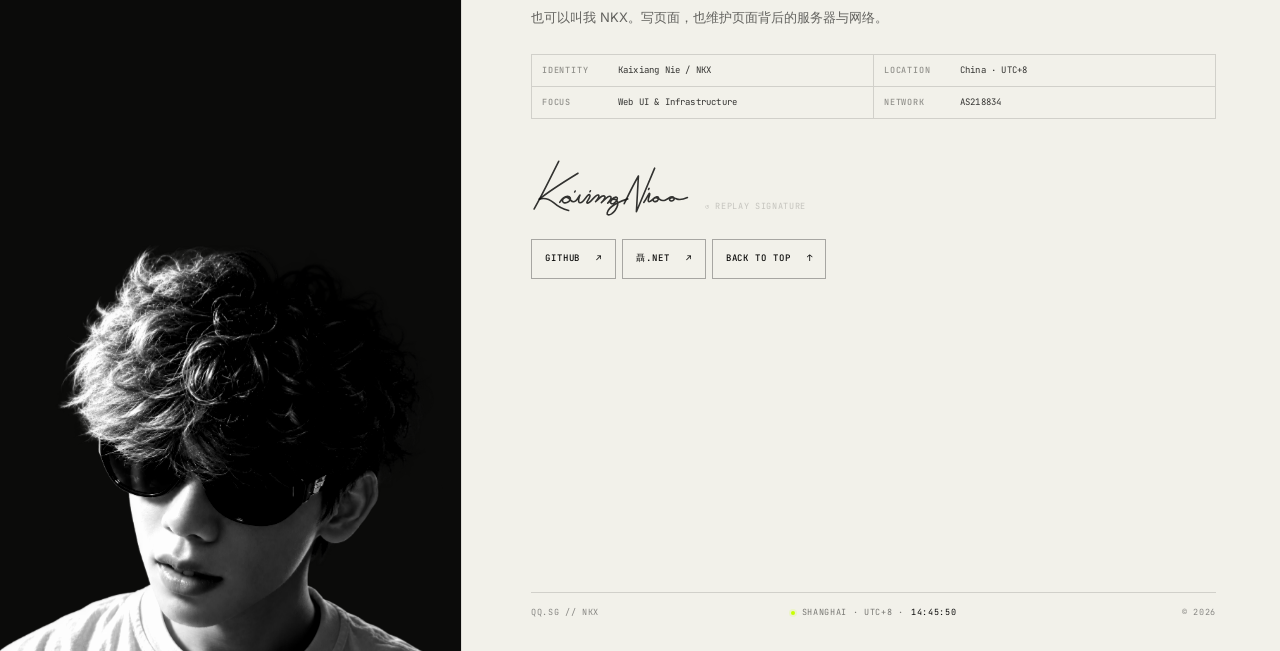
==== commit e9762023: "Contain work safe strip and sharpen mesh packets" ====
--- a/index.html
+++ b/index.html
@@ -9,9 +9,9 @@
   <link rel="preconnect" href="https://fonts.googleapis.com">
   <link rel="preconnect" href="https://fonts.gstatic.com" crossorigin>
   <link rel="stylesheet" href="https://fonts.googleapis.com/css2?family=Inter:wght@400;500;600;700&family=JetBrains+Mono:wght@400;500;600&display=swap">
-  <link rel="stylesheet" href="scroll.css?v=20261126e">
-  <link rel="stylesheet" href="portrait-fx.css?v=20261126e">
-  <link rel="stylesheet" href="aesthetic-pass.css?v=20261126e">
+  <link rel="stylesheet" href="scroll.css?v=20261126f">
+  <link rel="stylesheet" href="portrait-fx.css?v=20261126f">
+  <link rel="stylesheet" href="aesthetic-pass.css?v=20261126f">
 </head>
 <body class="cinema-edition">
   <div class="preloader" id="preloader" aria-hidden="true">
@@ -139,8 +139,8 @@
           <path class="topo-primary" pathLength="1" d="M-80 700 C160 520 340 660 560 720 C820 790 960 620 1120 560 C1240 515 1360 540 1520 600"/>
         </svg>
       </div>
-      <div class="work-top-safe" aria-hidden="true"></div>
       <div class="work-stack">
+        <div class="work-top-safe" aria-hidden="true"></div>
         <div class="work-card-slot">
           <article class="work-card work-card--paper" id="work-card-01" data-replica-id="lowendcloud" aria-labelledby="work-card-01-title">
             <header class="work-card-head">
@@ -328,7 +328,7 @@
             <span class="archive-num">08</span>
             <span class="archive-project">QQ.SG</span>
             <span class="archive-category">Web &amp; UI</span>
-            <span class="archive-desc">当前个人主页（WebGL 墨迹 × 3D 点阵地球）</span>
+            <span class="archive-desc">当前个人主页（WebGL 墨迹 × 3D 矢量地球）</span>
             <span class="archive-entry">GitHub / QQ.SG</span>
             <span class="archive-arrow" aria-hidden="true">↗</span>
           </a>
@@ -455,10 +455,10 @@
     <section class="replica-shell" role="dialog" aria-modal="true" aria-label="1:1 Interactive Replica">
       <header class="replica-bar">
         <nav class="replica-tabs" aria-label="复刻项目切换">
-          <button type="button" data-replica-tab="lowendcloud" data-replica-src="demos/lowendcloud.html?v=20261126e"><span>01</span> LOWEND</button>
-          <button type="button" data-replica-tab="1kbpage" data-replica-src="demos/1kbpage.html?v=20261126e"><span>02</span> 1KB</button>
-          <button type="button" data-replica-tab="blog" data-replica-src="demos/blog.html?v=20261126e"><span>03</span> 聶.NET</button>
-          <button type="button" data-replica-tab="sla" data-replica-src="demos/sla.html?v=20261126e"><span>04</span> NIE-SLA</button>
+          <button type="button" data-replica-tab="lowendcloud" data-replica-src="demos/lowendcloud.html?v=20261126f"><span>01</span> LOWEND</button>
+          <button type="button" data-replica-tab="1kbpage" data-replica-src="demos/1kbpage.html?v=20261126f"><span>02</span> 1KB</button>
+          <button type="button" data-replica-tab="blog" data-replica-src="demos/blog.html?v=20261126f"><span>03</span> 聶.NET</button>
+          <button type="button" data-replica-tab="sla" data-replica-src="demos/sla.html?v=20261126f"><span>04</span> NIE-SLA</button>
         </nav>
         <p class="replica-domain" id="replicaDomain">LOWEND.CLOUD · 1:1 INTERACTIVE REPLICA</p>
         <div class="replica-actions">
@@ -480,10 +480,10 @@
   <div class="frame" aria-hidden="true"></div>
   <div class="gallery-cursor" aria-hidden="true"><span class="gallery-cursor-label"></span></div>
 
-  <script src="vendor/lenis.min.js?v=20261126e"></script>
-  <script src="world-coastlines.js?v=20261126e"></script>
-  <script src="site.js?v=20261126e"></script>
-  <script src="portrait-fx.js?v=20261126e"></script>
-  <script src="hero-ink-fx.js?v=20261126e"></script>
+  <script src="vendor/lenis.min.js?v=20261126f"></script>
+  <script src="world-coastlines.js?v=20261126f"></script>
+  <script src="site.js?v=20261126f"></script>
+  <script src="portrait-fx.js?v=20261126f"></script>
+  <script src="hero-ink-fx.js?v=20261126f"></script>
 </body>
 </html>
--- a/portrait-fx.css
+++ b/portrait-fx.css
@@ -1,4 +1,4 @@
-@import url("mobile-hero.css?v=20261126e");
+@import url("mobile-hero.css?v=20261126f");
 
 /* Homepage portrait ink reveal. Kept isolated from the main layout. */
 #home .hero-canvas{isolation:isolate}
--- a/aesthetic-pass.css
+++ b/aesthetic-pass.css
@@ -1975,6 +1975,7 @@
 .work-chapter {
   position: relative;
   z-index: 3;
+  overflow: clip;
   background: var(--page-ink);
   color: var(--page-paper);
 }
@@ -1990,6 +1991,7 @@
 .work-stack {
   position: relative;
   z-index: 1;
+  overflow: clip;
   padding-top: 76px;
   padding-bottom: 18svh;
 }
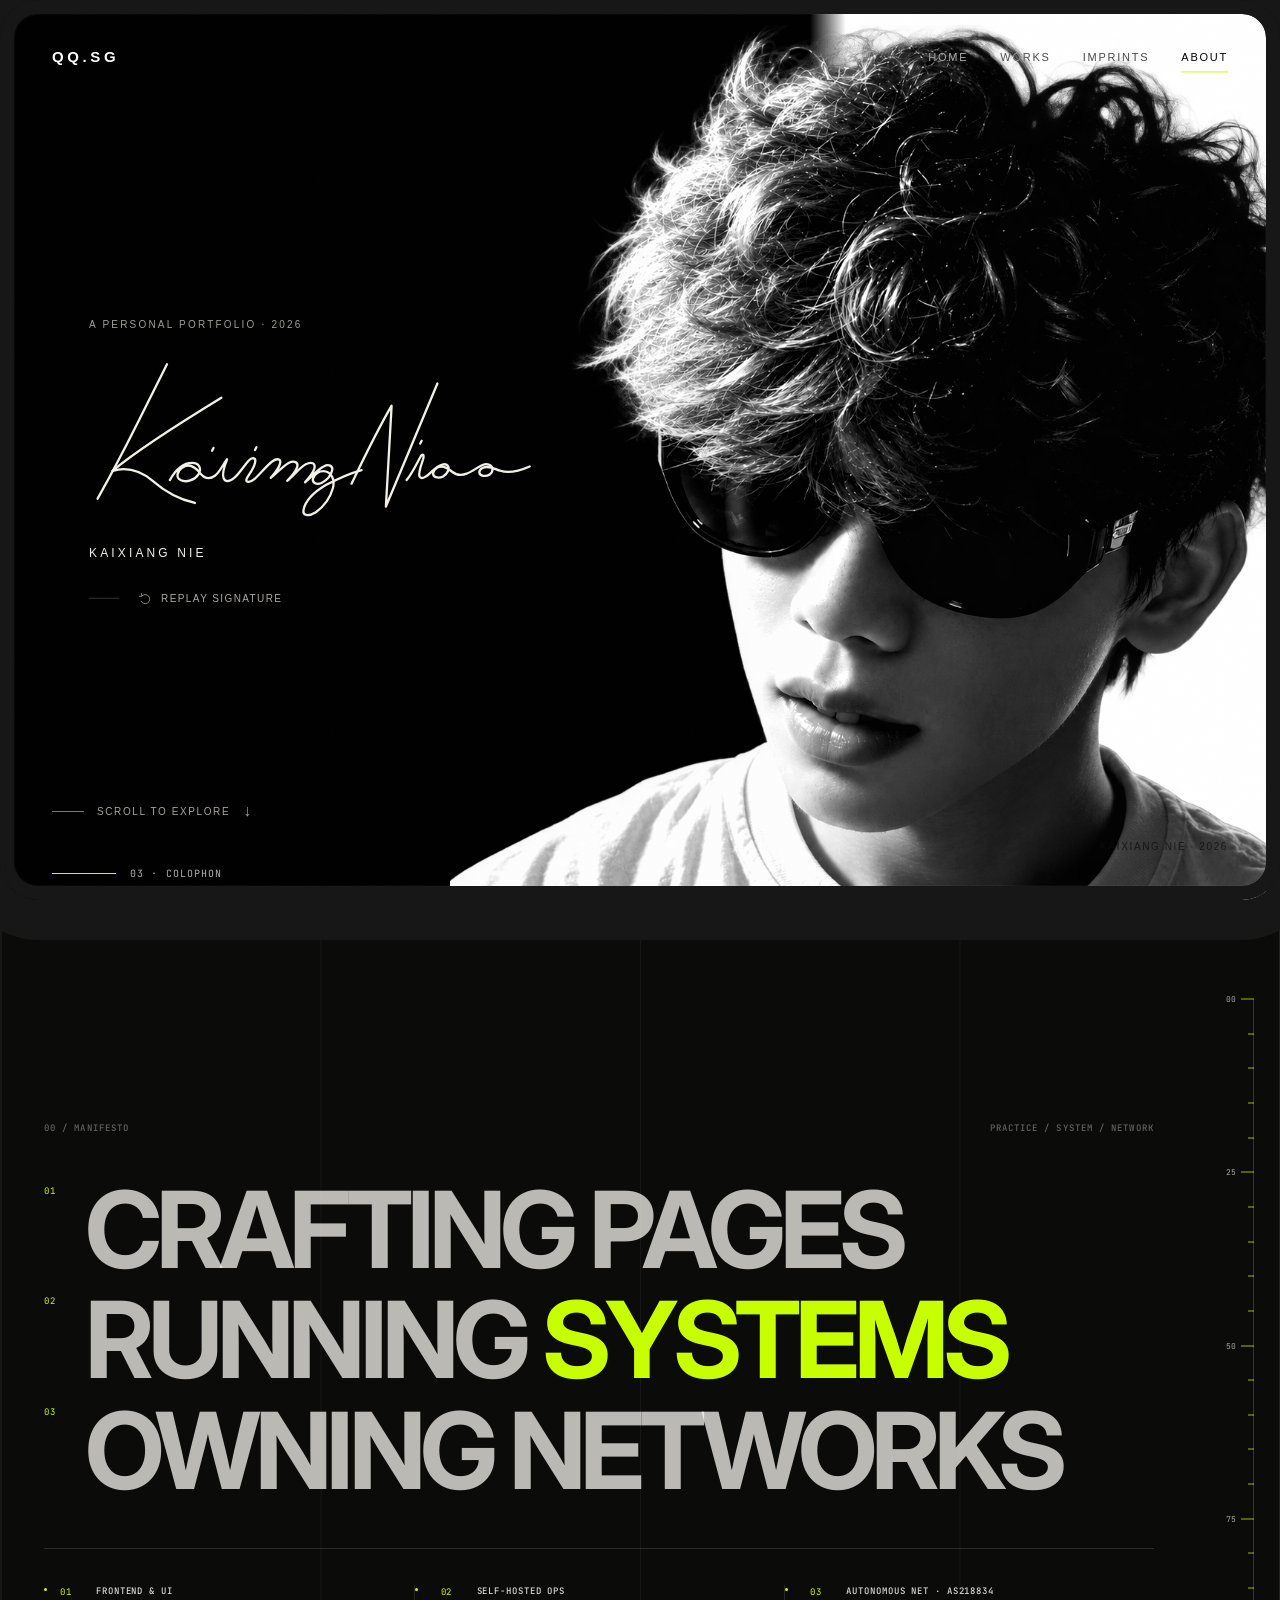
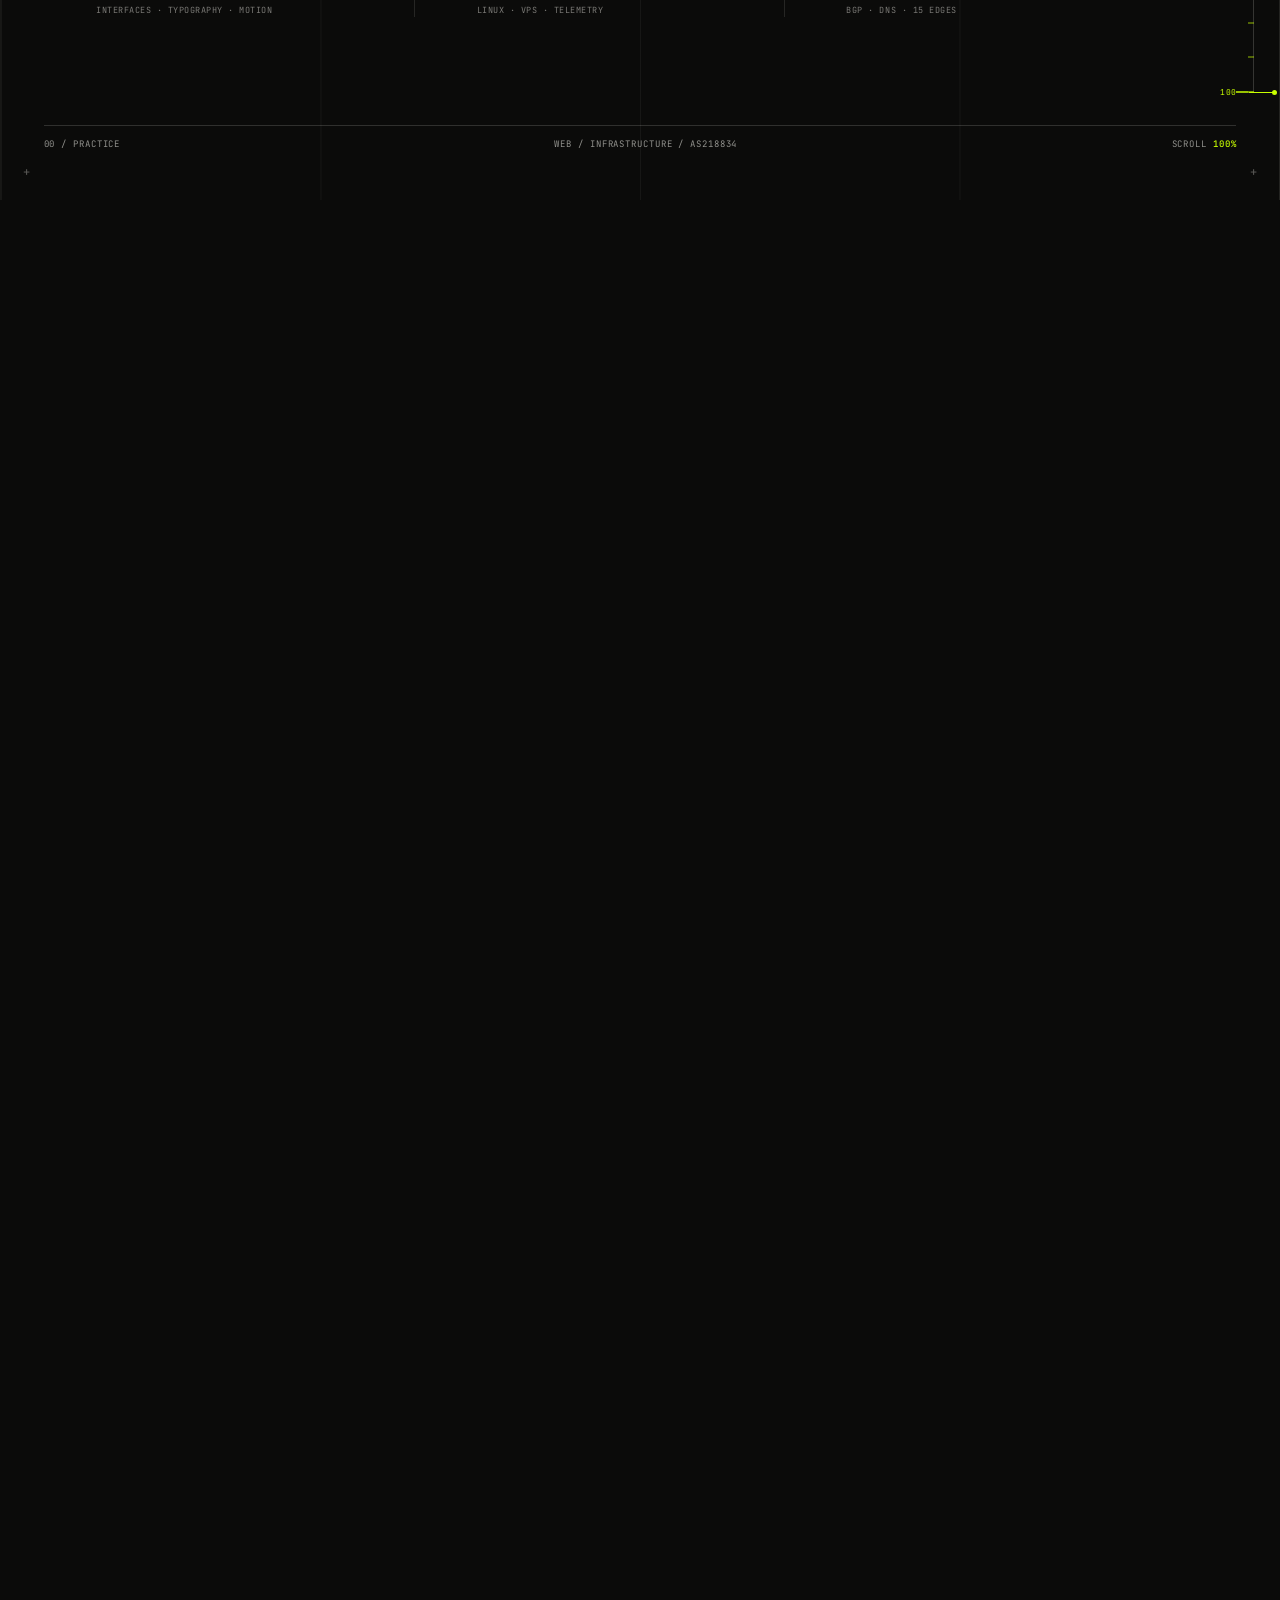
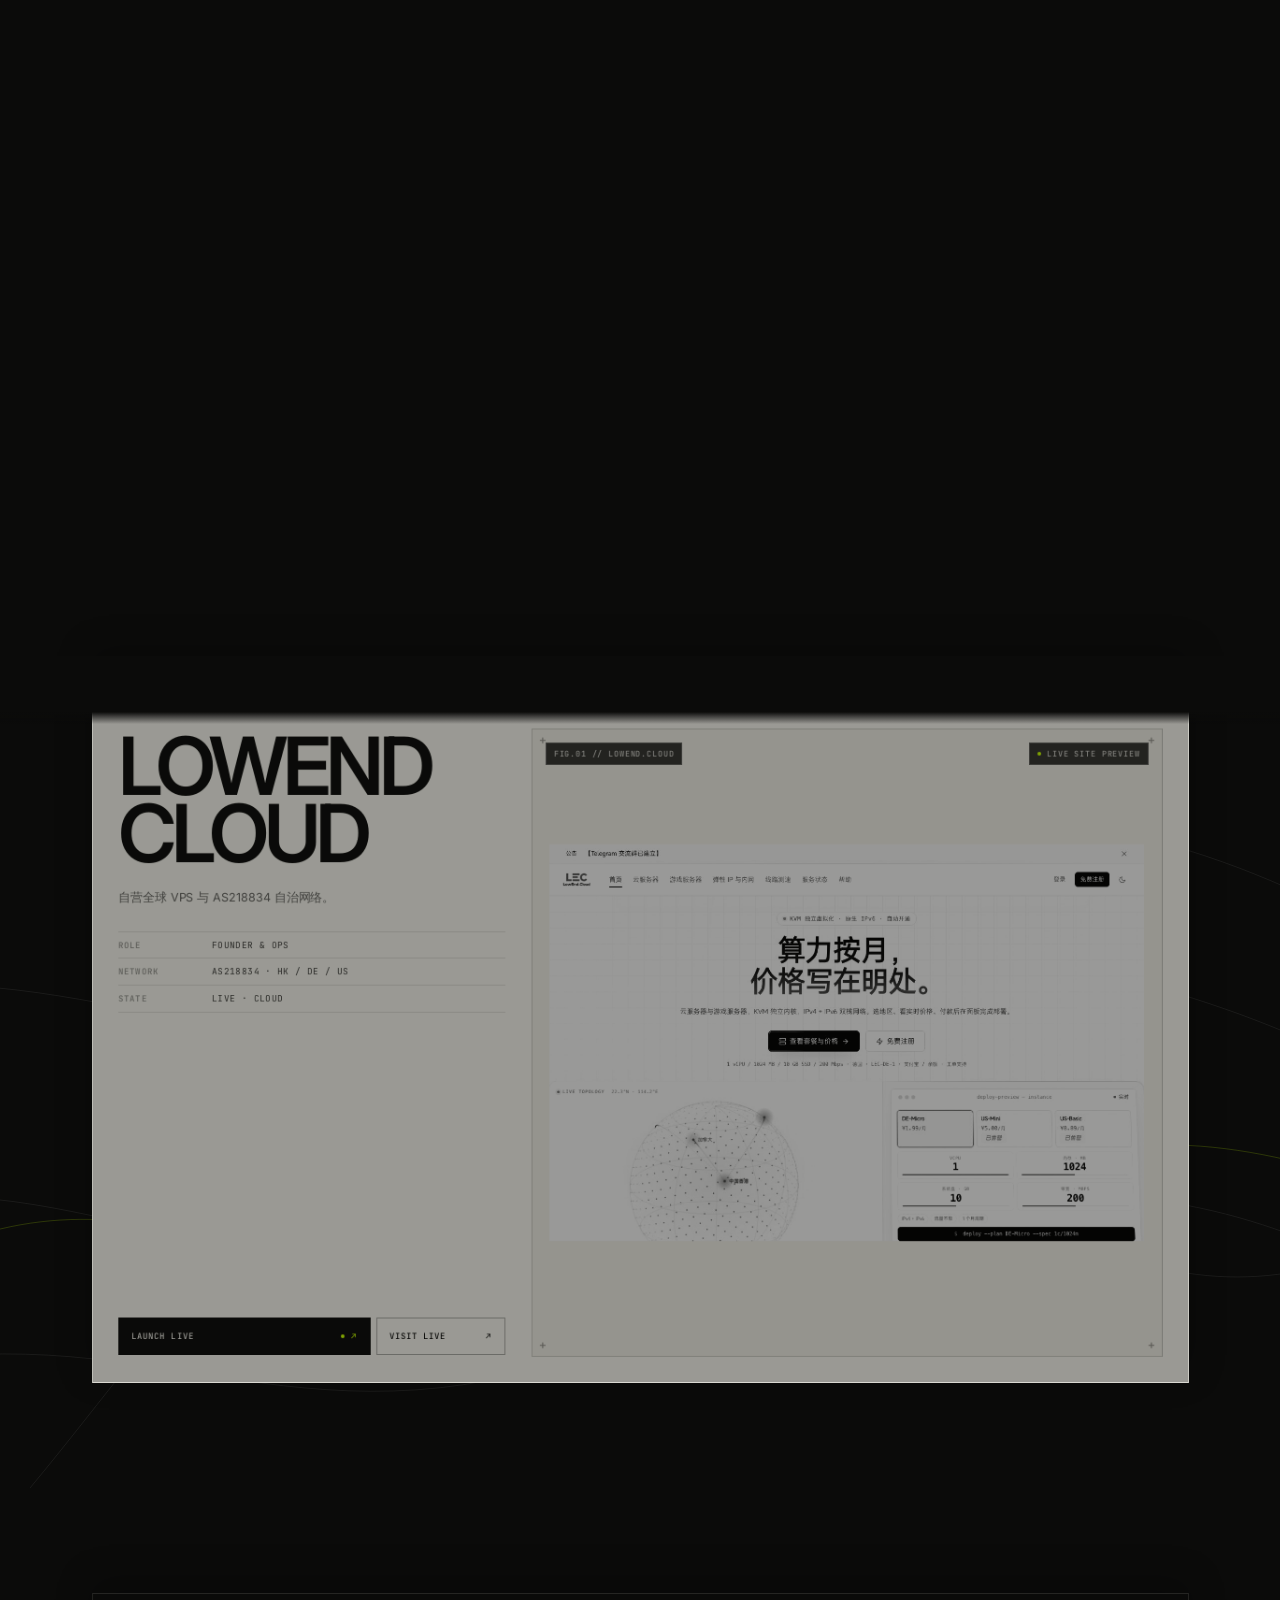
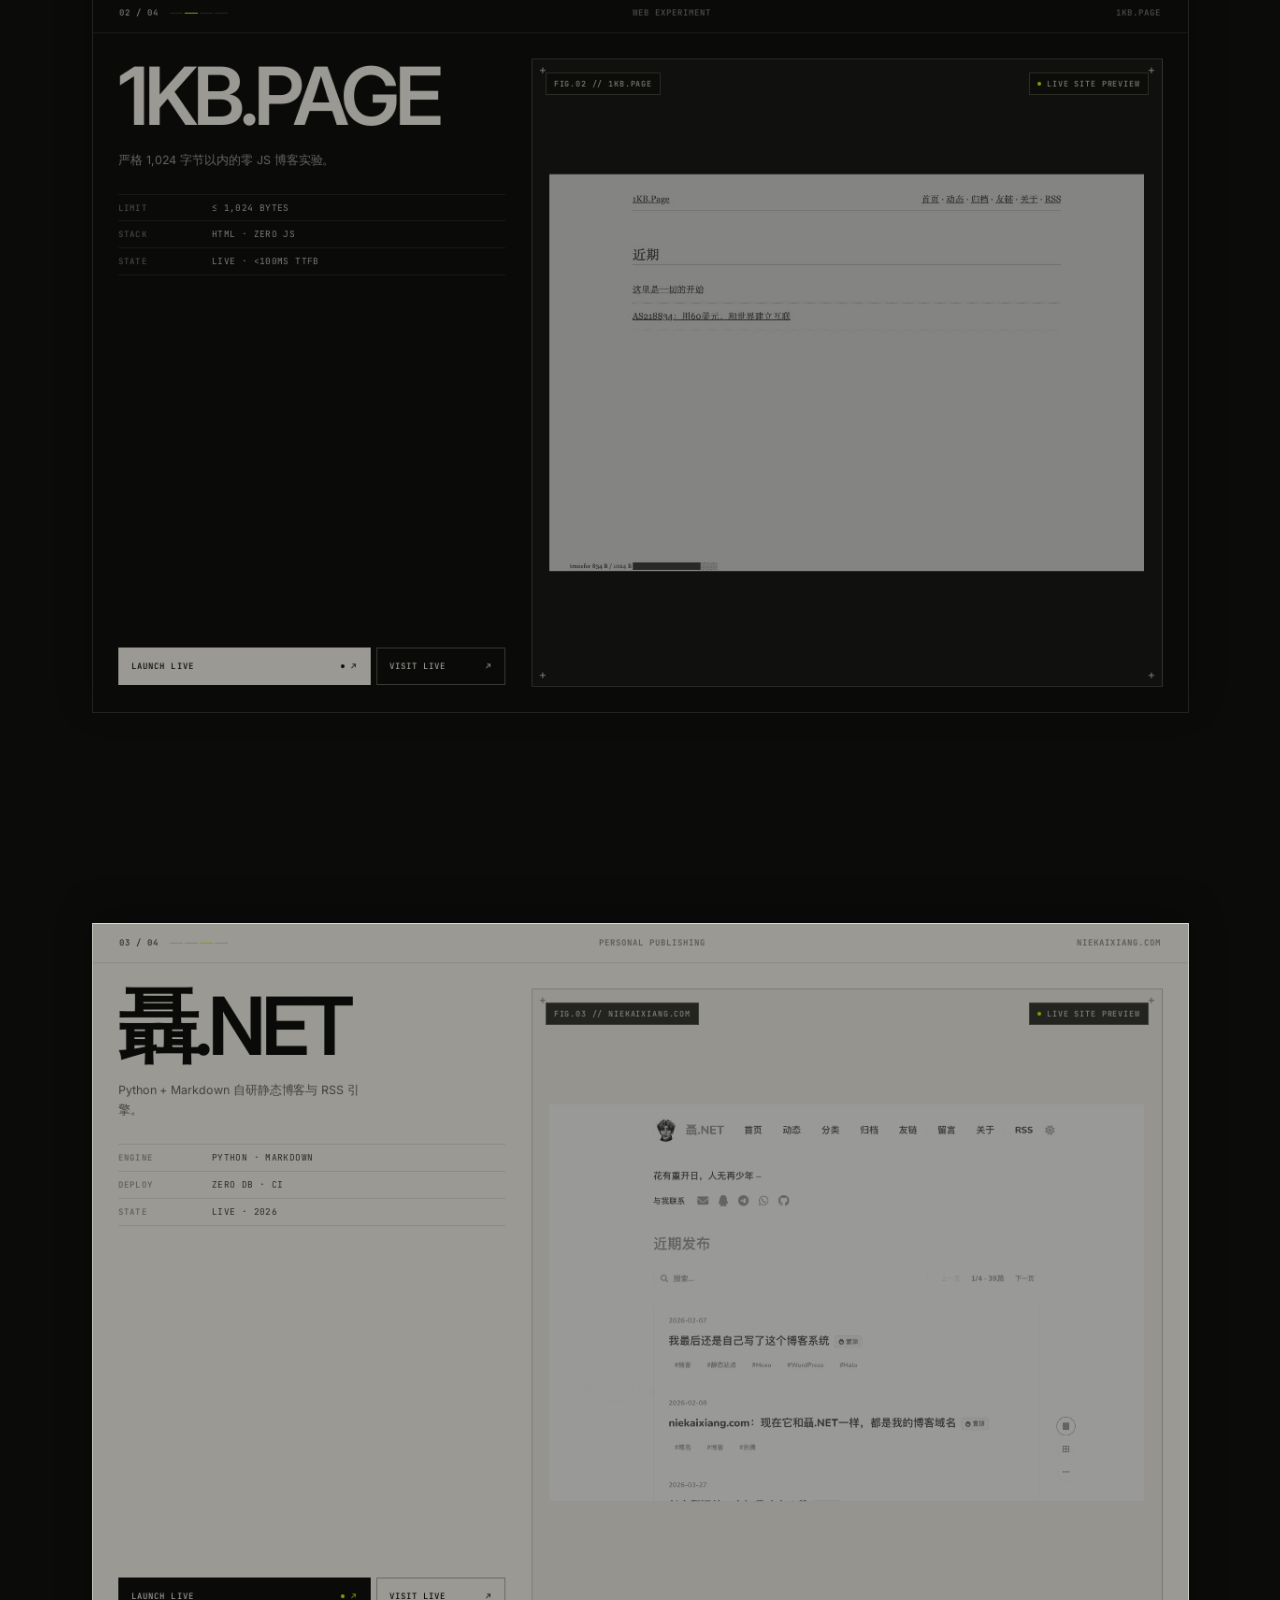
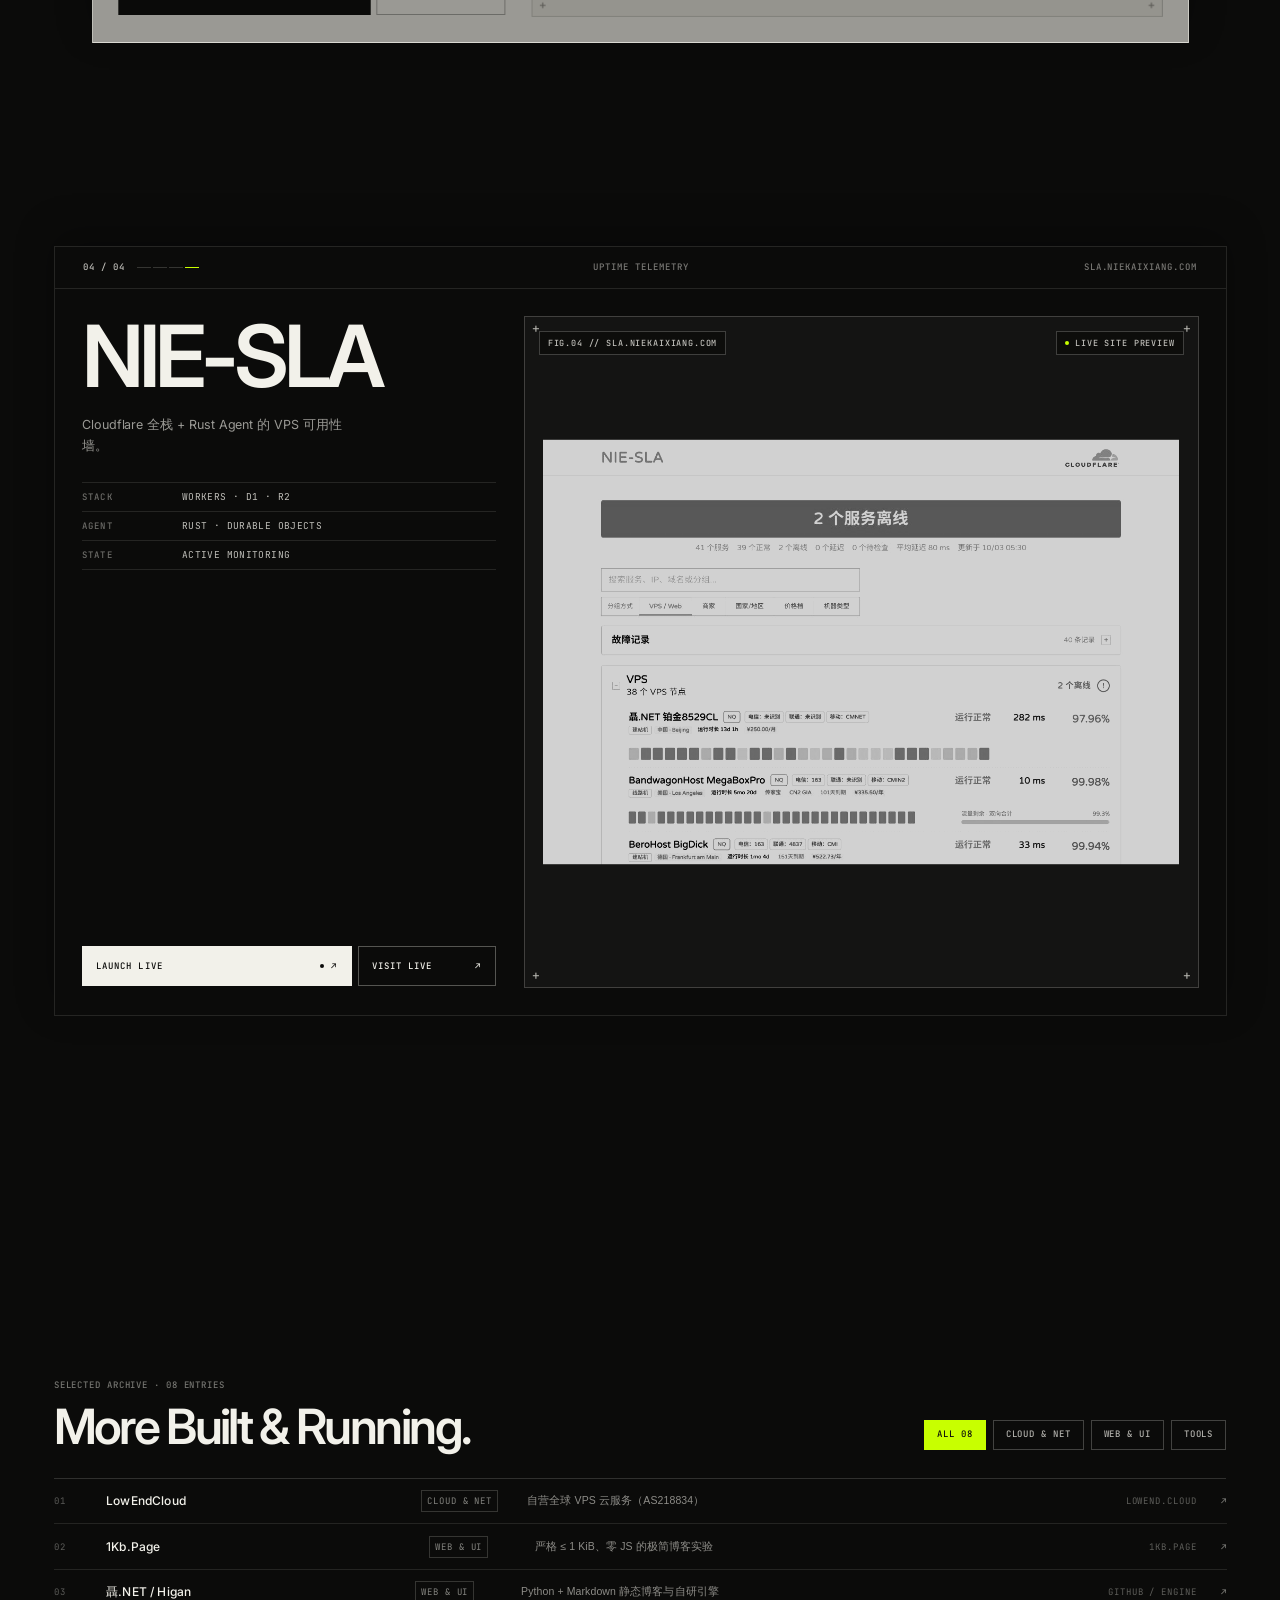
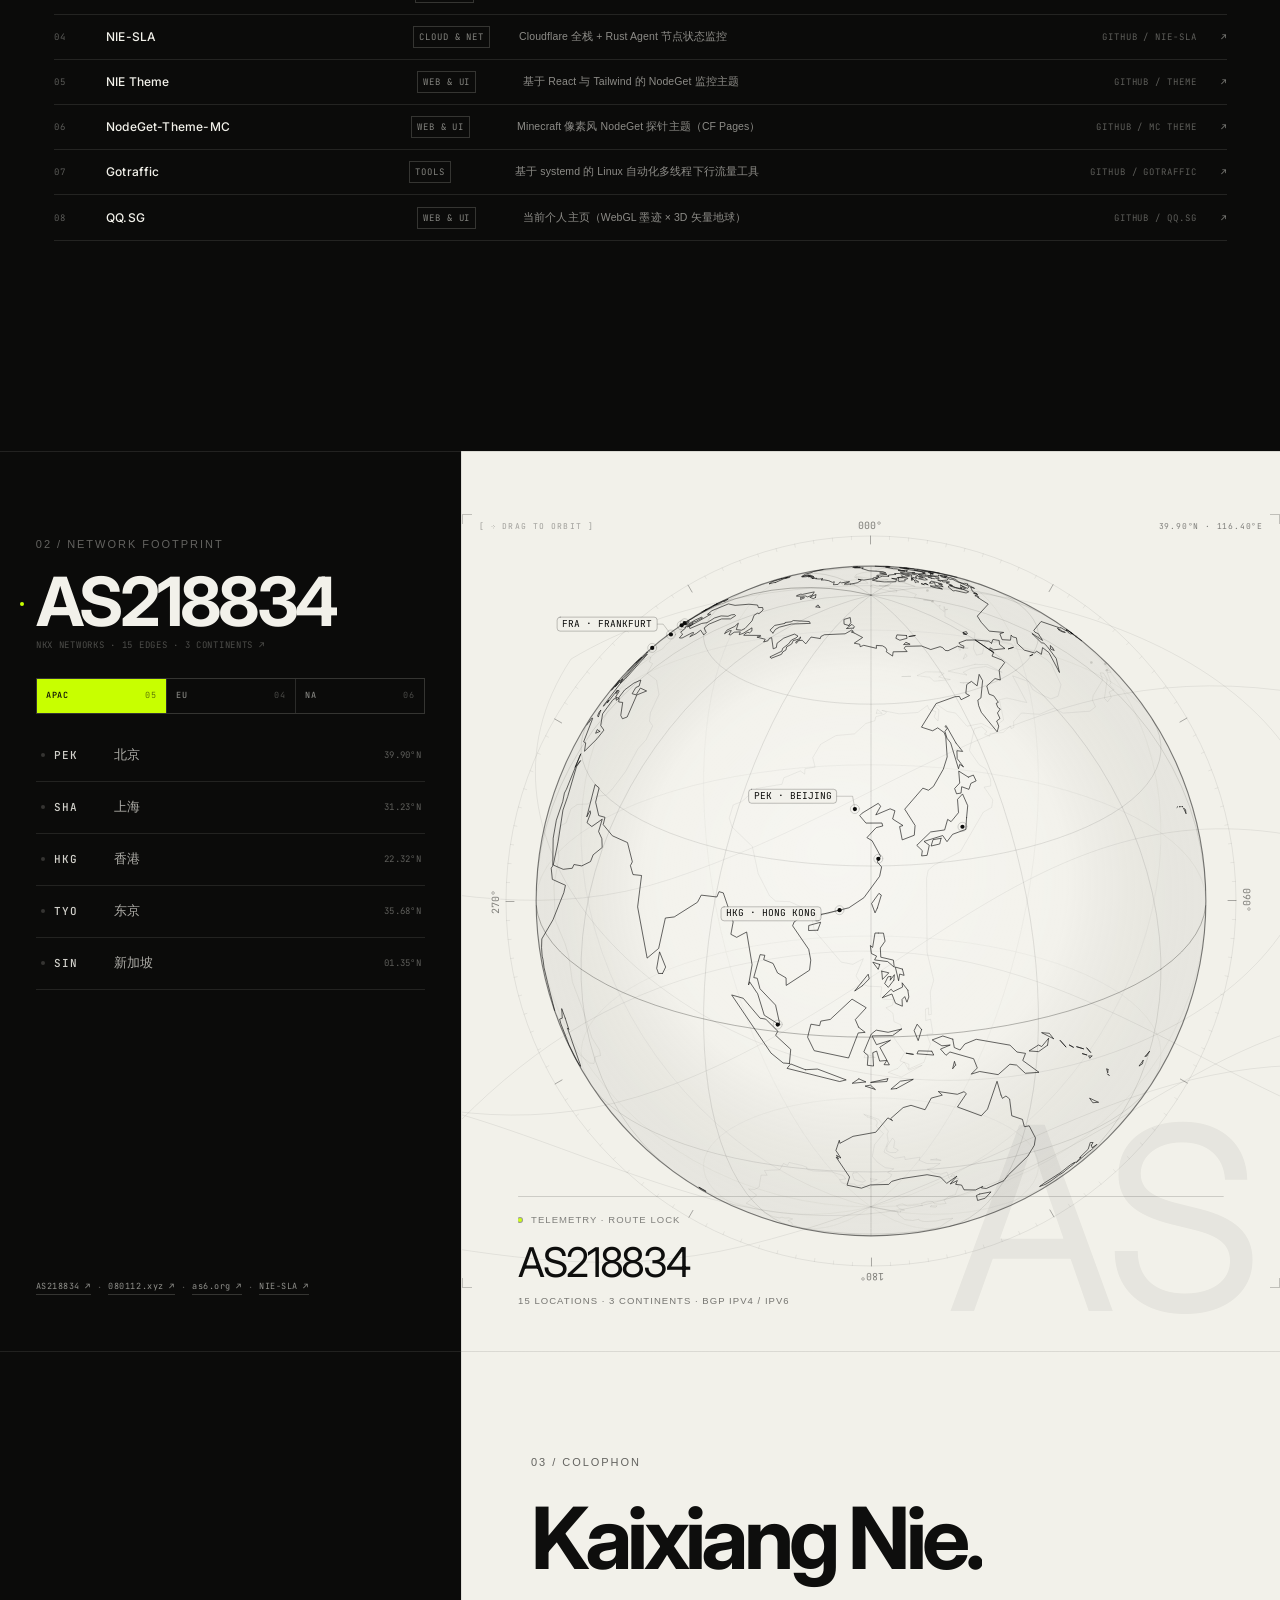
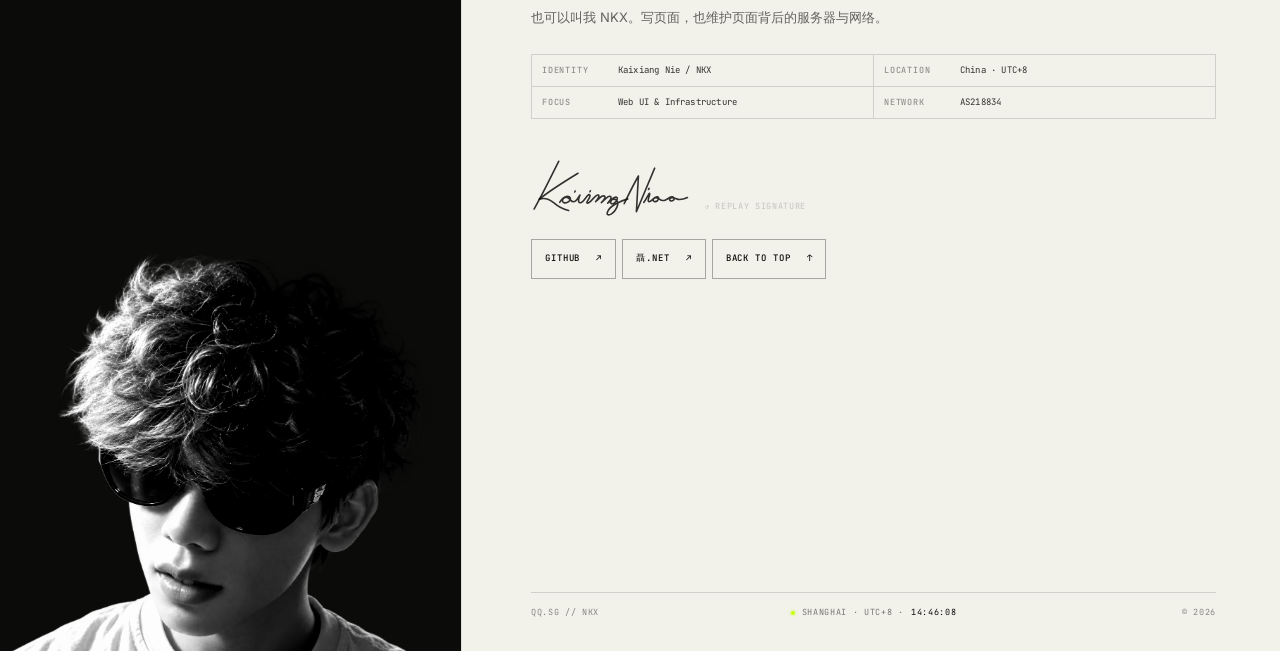
==== commit 0f1da93c: "Unlock orbit drag and launch live site theater" ====
--- a/index.html
+++ b/index.html
@@ -9,9 +9,9 @@
   <link rel="preconnect" href="https://fonts.googleapis.com">
   <link rel="preconnect" href="https://fonts.gstatic.com" crossorigin>
   <link rel="stylesheet" href="https://fonts.googleapis.com/css2?family=Inter:wght@400;500;600;700&family=JetBrains+Mono:wght@400;500;600&display=swap">
-  <link rel="stylesheet" href="scroll.css?v=20261126f">
-  <link rel="stylesheet" href="portrait-fx.css?v=20261126f">
-  <link rel="stylesheet" href="aesthetic-pass.css?v=20261126f">
+  <link rel="stylesheet" href="scroll.css?v=20261126g">
+  <link rel="stylesheet" href="portrait-fx.css?v=20261126g">
+  <link rel="stylesheet" href="aesthetic-pass.css?v=20261126g">
 </head>
 <body class="cinema-edition">
   <div class="preloader" id="preloader" aria-hidden="true">
@@ -154,16 +154,16 @@
                 <p class="work-card-desc">自营全球 VPS 与 AS218834 自治网络。</p>
                 <dl class="work-specs"><div><dt>ROLE</dt><dd>FOUNDER &amp; OPS</dd></div><div><dt>NETWORK</dt><dd>AS218834 · HK / DE / US</dd></div><div><dt>STATE</dt><dd>LIVE · CLOUD</dd></div></dl>
                 <div class="work-card-actions">
-                  <button class="work-launch" type="button" data-replica-open="lowendcloud"><span class="work-launch-text"><span>LAUNCH REPLICA</span><span aria-hidden="true">LAUNCH REPLICA</span></span><span class="work-launch-mark" aria-hidden="true"><i></i>↗</span></button>
+                  <button class="work-launch" type="button" data-replica-open="lowendcloud"><span class="work-launch-text"><span>LAUNCH LIVE</span><span aria-hidden="true">LAUNCH LIVE</span></span><span class="work-launch-mark" aria-hidden="true"><i></i>↗</span></button>
                   <a class="work-live" href="https://lowend.cloud" target="_blank" rel="noopener noreferrer"><span>VISIT LIVE</span><span aria-hidden="true">↗</span></a>
                 </div>
               </div>
-              <button class="work-plate" type="button" data-replica-open="lowendcloud" data-cursor="launch" aria-label="全屏启动 LOWEND.CLOUD 的 1:1 交互复刻">
+              <button class="work-plate" type="button" data-replica-open="lowendcloud" data-cursor="launch" aria-label="全屏打开 LOWEND.CLOUD 线上站点">
                 <span class="work-plate-media"><img src="assets/lowendcloud.jpg" alt="LowEndCloud 云服务界面截图" fetchpriority="high"></span>
                 <span class="plate-plus plate-plus--tl" aria-hidden="true">+</span><span class="plate-plus plate-plus--tr" aria-hidden="true">+</span><span class="plate-plus plate-plus--bl" aria-hidden="true">+</span><span class="plate-plus plate-plus--br" aria-hidden="true">+</span>
                 <span class="plate-fig">FIG.01 // LOWEND.CLOUD</span>
-                <span class="plate-status"><i aria-hidden="true"></i>1:1 INTERACTIVE REPLICA</span>
-                <span class="plate-prompt">[ CLICK TO LAUNCH FULLSCREEN REPLICA ]</span>
+                <span class="plate-status"><i aria-hidden="true"></i>LIVE SITE PREVIEW</span>
+                <span class="plate-prompt">[ CLICK TO OPEN LIVE PREVIEW ]</span>
               </button>
             </div>
             <div class="work-card-veil" aria-hidden="true"></div>
@@ -182,16 +182,16 @@
                 <p class="work-card-desc">严格 1,024 字节以内的零 JS 博客实验。</p>
                 <dl class="work-specs"><div><dt>LIMIT</dt><dd>≤ 1,024 BYTES</dd></div><div><dt>STACK</dt><dd>HTML · ZERO JS</dd></div><div><dt>STATE</dt><dd>LIVE · &lt;100MS TTFB</dd></div></dl>
                 <div class="work-card-actions">
-                  <button class="work-launch" type="button" data-replica-open="1kbpage"><span class="work-launch-text"><span>LAUNCH REPLICA</span><span aria-hidden="true">LAUNCH REPLICA</span></span><span class="work-launch-mark" aria-hidden="true"><i></i>↗</span></button>
+                  <button class="work-launch" type="button" data-replica-open="1kbpage"><span class="work-launch-text"><span>LAUNCH LIVE</span><span aria-hidden="true">LAUNCH LIVE</span></span><span class="work-launch-mark" aria-hidden="true"><i></i>↗</span></button>
                   <a class="work-live" href="https://1kb.page" target="_blank" rel="noopener noreferrer"><span>VISIT LIVE</span><span aria-hidden="true">↗</span></a>
                 </div>
               </div>
-              <button class="work-plate" type="button" data-replica-open="1kbpage" data-cursor="launch" aria-label="全屏启动 1KB.PAGE 的 1:1 交互复刻">
+              <button class="work-plate" type="button" data-replica-open="1kbpage" data-cursor="launch" aria-label="全屏打开 1KB.PAGE 线上站点">
                 <span class="work-plate-media"><img src="assets/1kbpage.jpg" alt="1Kb.Page 极简博客界面截图" loading="lazy"></span>
                 <span class="plate-plus plate-plus--tl" aria-hidden="true">+</span><span class="plate-plus plate-plus--tr" aria-hidden="true">+</span><span class="plate-plus plate-plus--bl" aria-hidden="true">+</span><span class="plate-plus plate-plus--br" aria-hidden="true">+</span>
                 <span class="plate-fig">FIG.02 // 1KB.PAGE</span>
-                <span class="plate-status"><i aria-hidden="true"></i>1:1 INTERACTIVE REPLICA</span>
-                <span class="plate-prompt">[ CLICK TO LAUNCH FULLSCREEN REPLICA ]</span>
+                <span class="plate-status"><i aria-hidden="true"></i>LIVE SITE PREVIEW</span>
+                <span class="plate-prompt">[ CLICK TO OPEN LIVE PREVIEW ]</span>
               </button>
             </div>
             <div class="work-card-veil" aria-hidden="true"></div>
@@ -210,16 +210,16 @@
                 <p class="work-card-desc">Python + Markdown 自研静态博客与 RSS 引擎。</p>
                 <dl class="work-specs"><div><dt>ENGINE</dt><dd>PYTHON · MARKDOWN</dd></div><div><dt>DEPLOY</dt><dd>ZERO DB · CI</dd></div><div><dt>STATE</dt><dd>LIVE · 2026</dd></div></dl>
                 <div class="work-card-actions">
-                  <button class="work-launch" type="button" data-replica-open="blog"><span class="work-launch-text"><span>LAUNCH REPLICA</span><span aria-hidden="true">LAUNCH REPLICA</span></span><span class="work-launch-mark" aria-hidden="true"><i></i>↗</span></button>
+                  <button class="work-launch" type="button" data-replica-open="blog"><span class="work-launch-text"><span>LAUNCH LIVE</span><span aria-hidden="true">LAUNCH LIVE</span></span><span class="work-launch-mark" aria-hidden="true"><i></i>↗</span></button>
                   <a class="work-live" href="https://www.niekaixiang.com" target="_blank" rel="noopener noreferrer"><span>VISIT LIVE</span><span aria-hidden="true">↗</span></a>
                 </div>
               </div>
-              <button class="work-plate" type="button" data-replica-open="blog" data-cursor="launch" aria-label="全屏启动 NIEKAIXIANG.COM 的 1:1 交互复刻">
+              <button class="work-plate" type="button" data-replica-open="blog" data-cursor="launch" aria-label="全屏打开 NIEKAIXIANG.COM 线上站点">
                 <span class="work-plate-media"><img src="assets/blog.jpg" alt="聶.NET 博客界面截图" loading="lazy"></span>
                 <span class="plate-plus plate-plus--tl" aria-hidden="true">+</span><span class="plate-plus plate-plus--tr" aria-hidden="true">+</span><span class="plate-plus plate-plus--bl" aria-hidden="true">+</span><span class="plate-plus plate-plus--br" aria-hidden="true">+</span>
                 <span class="plate-fig">FIG.03 // NIEKAIXIANG.COM</span>
-                <span class="plate-status"><i aria-hidden="true"></i>1:1 INTERACTIVE REPLICA</span>
-                <span class="plate-prompt">[ CLICK TO LAUNCH FULLSCREEN REPLICA ]</span>
+                <span class="plate-status"><i aria-hidden="true"></i>LIVE SITE PREVIEW</span>
+                <span class="plate-prompt">[ CLICK TO OPEN LIVE PREVIEW ]</span>
               </button>
             </div>
             <div class="work-card-veil" aria-hidden="true"></div>
@@ -238,16 +238,16 @@
                 <p class="work-card-desc">Cloudflare 全栈 + Rust Agent 的 VPS 可用性墙。</p>
                 <dl class="work-specs"><div><dt>STACK</dt><dd>WORKERS · D1 · R2</dd></div><div><dt>AGENT</dt><dd>RUST · DURABLE OBJECTS</dd></div><div><dt>STATE</dt><dd>ACTIVE MONITORING</dd></div></dl>
                 <div class="work-card-actions">
-                  <button class="work-launch" type="button" data-replica-open="sla"><span class="work-launch-text"><span>LAUNCH REPLICA</span><span aria-hidden="true">LAUNCH REPLICA</span></span><span class="work-launch-mark" aria-hidden="true"><i></i>↗</span></button>
+                  <button class="work-launch" type="button" data-replica-open="sla"><span class="work-launch-text"><span>LAUNCH LIVE</span><span aria-hidden="true">LAUNCH LIVE</span></span><span class="work-launch-mark" aria-hidden="true"><i></i>↗</span></button>
                   <a class="work-live" href="https://sla.niekaixiang.com" target="_blank" rel="noopener noreferrer"><span>VISIT LIVE</span><span aria-hidden="true">↗</span></a>
                 </div>
               </div>
-              <button class="work-plate" type="button" data-replica-open="sla" data-cursor="launch" aria-label="全屏启动 SLA.NIEKAIXIANG.COM 的 1:1 交互复刻">
+              <button class="work-plate" type="button" data-replica-open="sla" data-cursor="launch" aria-label="全屏打开 SLA.NIEKAIXIANG.COM 线上站点">
                 <span class="work-plate-media"><img src="assets/sla.jpg" alt="NIE-SLA 服务状态墙界面截图" loading="lazy"></span>
                 <span class="plate-plus plate-plus--tl" aria-hidden="true">+</span><span class="plate-plus plate-plus--tr" aria-hidden="true">+</span><span class="plate-plus plate-plus--bl" aria-hidden="true">+</span><span class="plate-plus plate-plus--br" aria-hidden="true">+</span>
                 <span class="plate-fig">FIG.04 // SLA.NIEKAIXIANG.COM</span>
-                <span class="plate-status"><i aria-hidden="true"></i>1:1 INTERACTIVE REPLICA</span>
-                <span class="plate-prompt">[ CLICK TO LAUNCH FULLSCREEN REPLICA ]</span>
+                <span class="plate-status"><i aria-hidden="true"></i>LIVE SITE PREVIEW</span>
+                <span class="plate-prompt">[ CLICK TO OPEN LIVE PREVIEW ]</span>
               </button>
             </div>
             <div class="work-card-veil" aria-hidden="true"></div>
@@ -452,22 +452,22 @@
   </main>
   <div class="replica-modal" id="replicaModal" aria-hidden="true">
     <div class="replica-backdrop" data-replica-close></div>
-    <section class="replica-shell" role="dialog" aria-modal="true" aria-label="1:1 Interactive Replica">
+    <section class="replica-shell" role="dialog" aria-modal="true" aria-label="Live Site Theater">
       <header class="replica-bar">
         <nav class="replica-tabs" aria-label="复刻项目切换">
-          <button type="button" data-replica-tab="lowendcloud" data-replica-src="demos/lowendcloud.html?v=20261126f"><span>01</span> LOWEND</button>
-          <button type="button" data-replica-tab="1kbpage" data-replica-src="demos/1kbpage.html?v=20261126f"><span>02</span> 1KB</button>
-          <button type="button" data-replica-tab="blog" data-replica-src="demos/blog.html?v=20261126f"><span>03</span> 聶.NET</button>
-          <button type="button" data-replica-tab="sla" data-replica-src="demos/sla.html?v=20261126f"><span>04</span> NIE-SLA</button>
+          <button type="button" data-replica-tab="lowendcloud" data-replica-src="https://lowend.cloud"><span>01</span> LOWEND</button>
+          <button type="button" data-replica-tab="1kbpage" data-replica-src="https://1kb.page"><span>02</span> 1KB</button>
+          <button type="button" data-replica-tab="blog" data-replica-src="https://www.niekaixiang.com"><span>03</span> 聶.NET</button>
+          <button type="button" data-replica-tab="sla" data-replica-src="https://sla.niekaixiang.com"><span>04</span> NIE-SLA</button>
         </nav>
-        <p class="replica-domain" id="replicaDomain">LOWEND.CLOUD · 1:1 INTERACTIVE REPLICA</p>
+        <p class="replica-domain" id="replicaDomain">LOWEND.CLOUD · LIVE PREVIEW</p>
         <div class="replica-actions">
           <a class="replica-open-site" id="replicaOpenSite" href="https://lowend.cloud" target="_blank" rel="noopener noreferrer">OPEN SITE ↗</a>
           <button class="replica-close" id="replicaClose" type="button">CLOSE [ESC] ✕</button>
         </div>
       </header>
       <div class="replica-stage" id="replicaStage">
-        <div class="replica-loading" id="replicaLoading"><span>LOADING 1:1 REPLICA</span><i></i></div>
+        <div class="replica-loading" id="replicaLoading"><span>CONNECTING LIVE SITE</span><i></i><small>SLOW RESPONSE OR BLOCKED? USE OPEN SITE ↗</small></div>
       </div>
     </section>
   </div>
@@ -480,10 +480,10 @@
   <div class="frame" aria-hidden="true"></div>
   <div class="gallery-cursor" aria-hidden="true"><span class="gallery-cursor-label"></span></div>
 
-  <script src="vendor/lenis.min.js?v=20261126f"></script>
-  <script src="world-coastlines.js?v=20261126f"></script>
-  <script src="site.js?v=20261126f"></script>
-  <script src="portrait-fx.js?v=20261126f"></script>
-  <script src="hero-ink-fx.js?v=20261126f"></script>
+  <script src="vendor/lenis.min.js?v=20261126g"></script>
+  <script src="world-coastlines.js?v=20261126g"></script>
+  <script src="site.js?v=20261126g"></script>
+  <script src="portrait-fx.js?v=20261126g"></script>
+  <script src="hero-ink-fx.js?v=20261126g"></script>
 </body>
 </html>
--- a/portrait-fx.css
+++ b/portrait-fx.css
@@ -1,4 +1,4 @@
-@import url("mobile-hero.css?v=20261126f");
+@import url("mobile-hero.css?v=20261126g");
 
 /* Homepage portrait ink reveal. Kept isolated from the main layout. */
 #home .hero-canvas{isolation:isolate}
--- a/aesthetic-pass.css
+++ b/aesthetic-pass.css
@@ -6419,3 +6419,28 @@
 #work-archive {
   background: #0b0b0a;
 }
+
+
+/* Live Site Theater loading fallback */
+.replica-loading small {
+  position: absolute;
+  left: 16px;
+  right: 16px;
+  bottom: clamp(18px, 4vh, 32px);
+  color: rgba(242, 241, 234, .34);
+  font-family: var(--font-mono);
+  font-size: 7.5px;
+  font-weight: 400;
+  letter-spacing: .10em;
+  line-height: 1.5;
+  text-align: center;
+  text-transform: uppercase;
+}
+
+@media (max-width: 900px) {
+  .replica-loading small {
+    bottom: 18px;
+    font-size: 7px;
+    white-space: normal;
+  }
+}
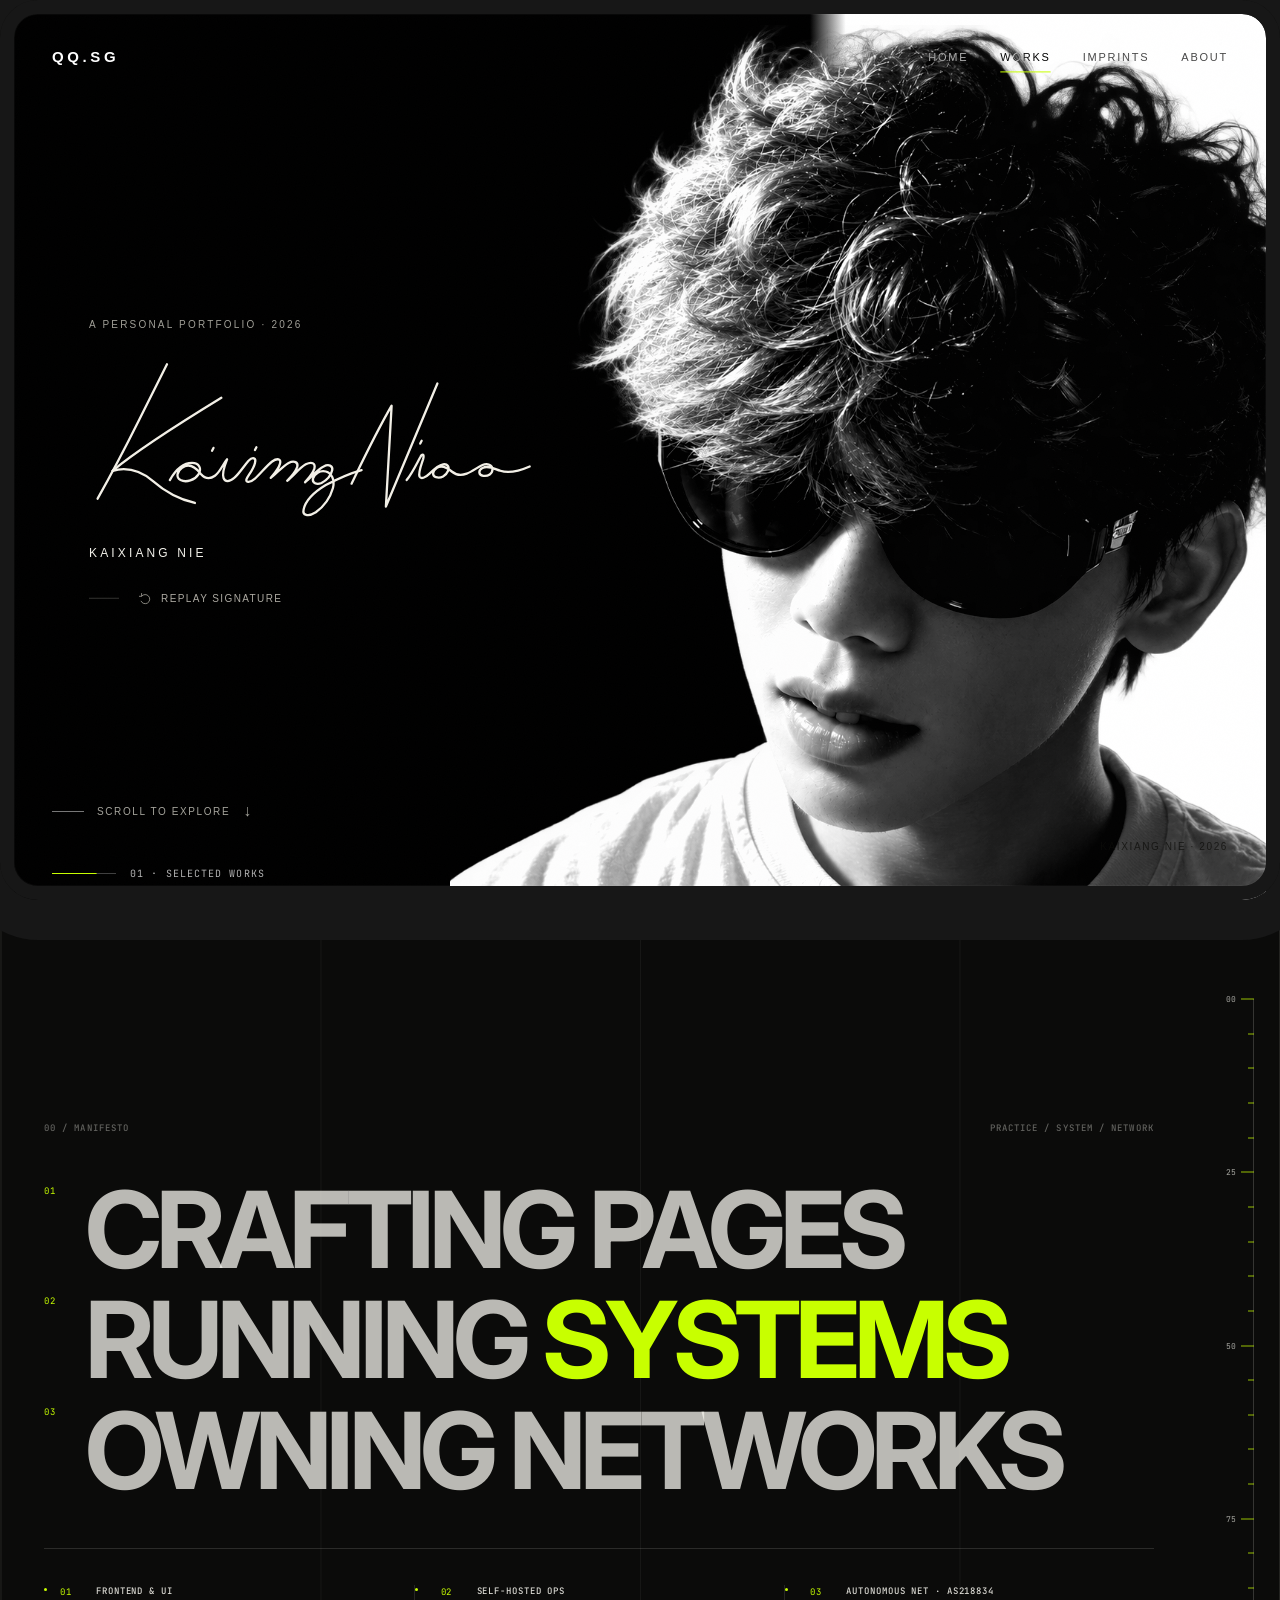
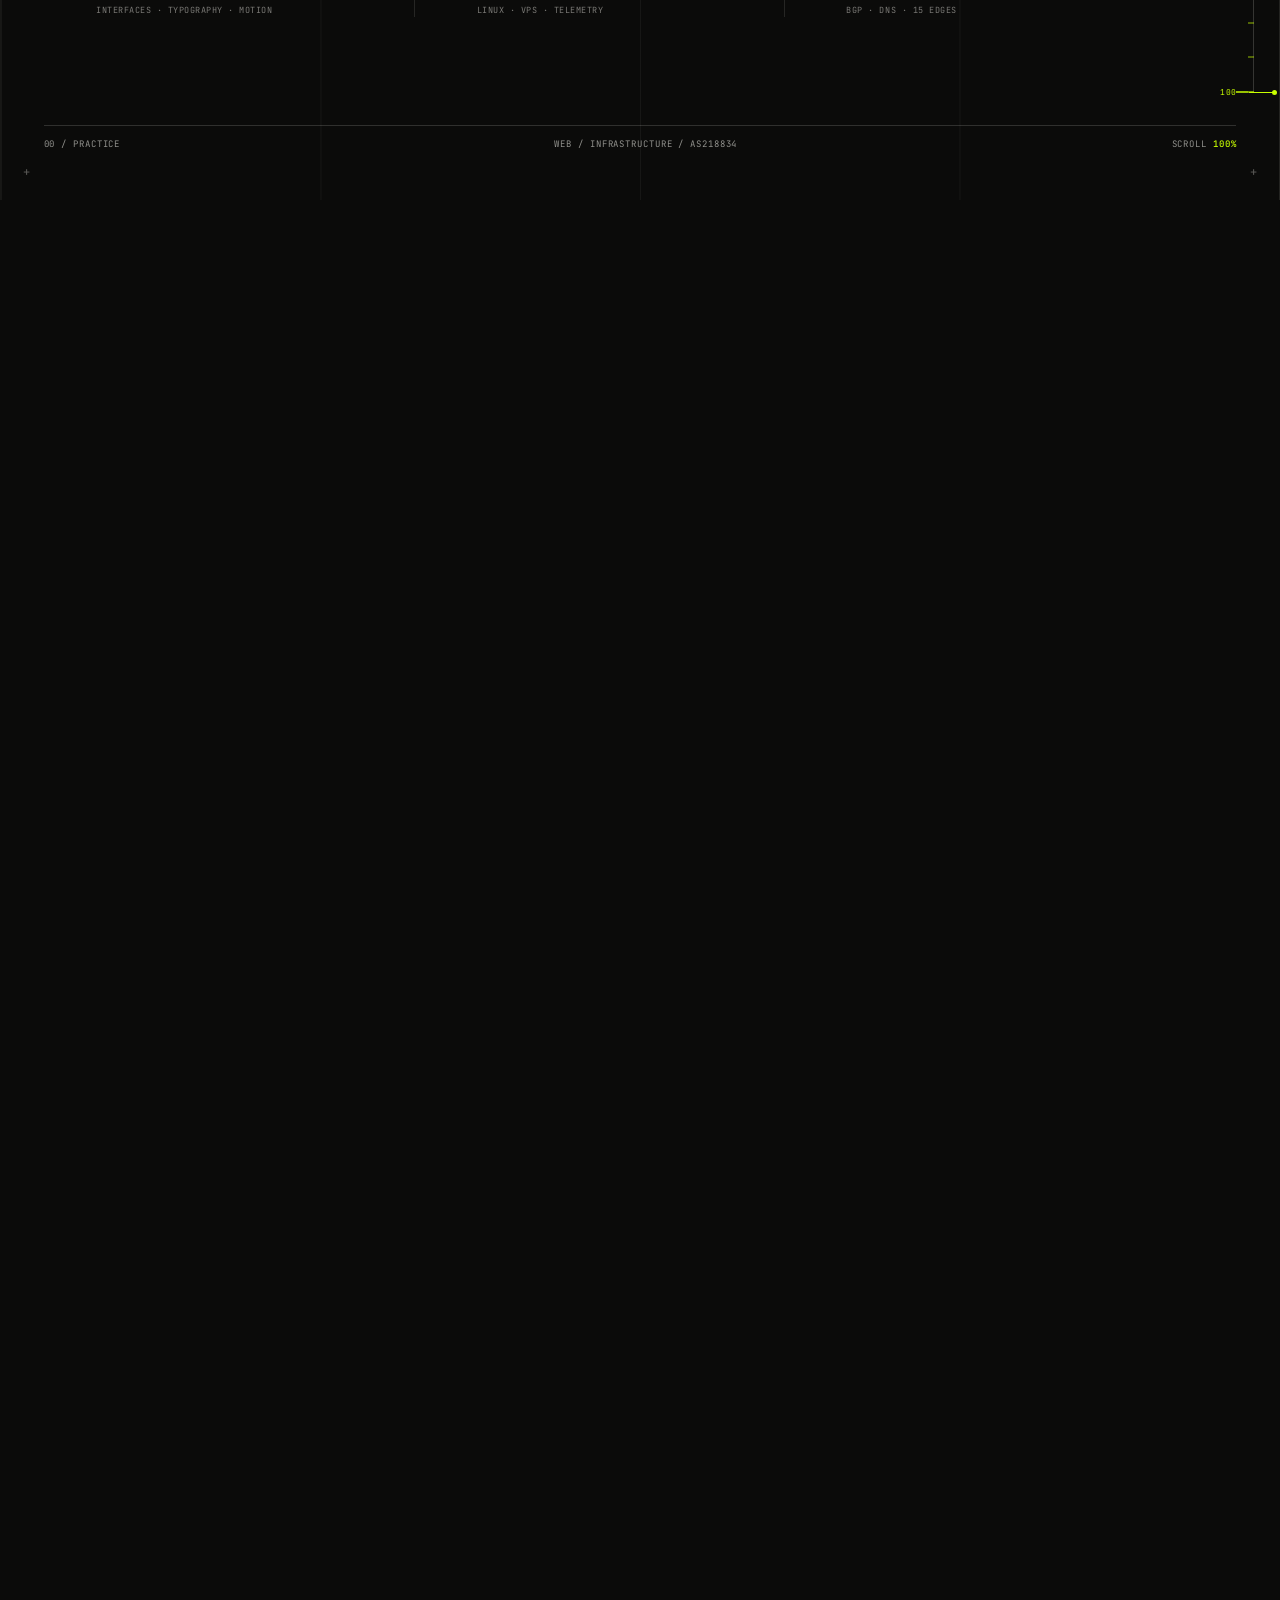
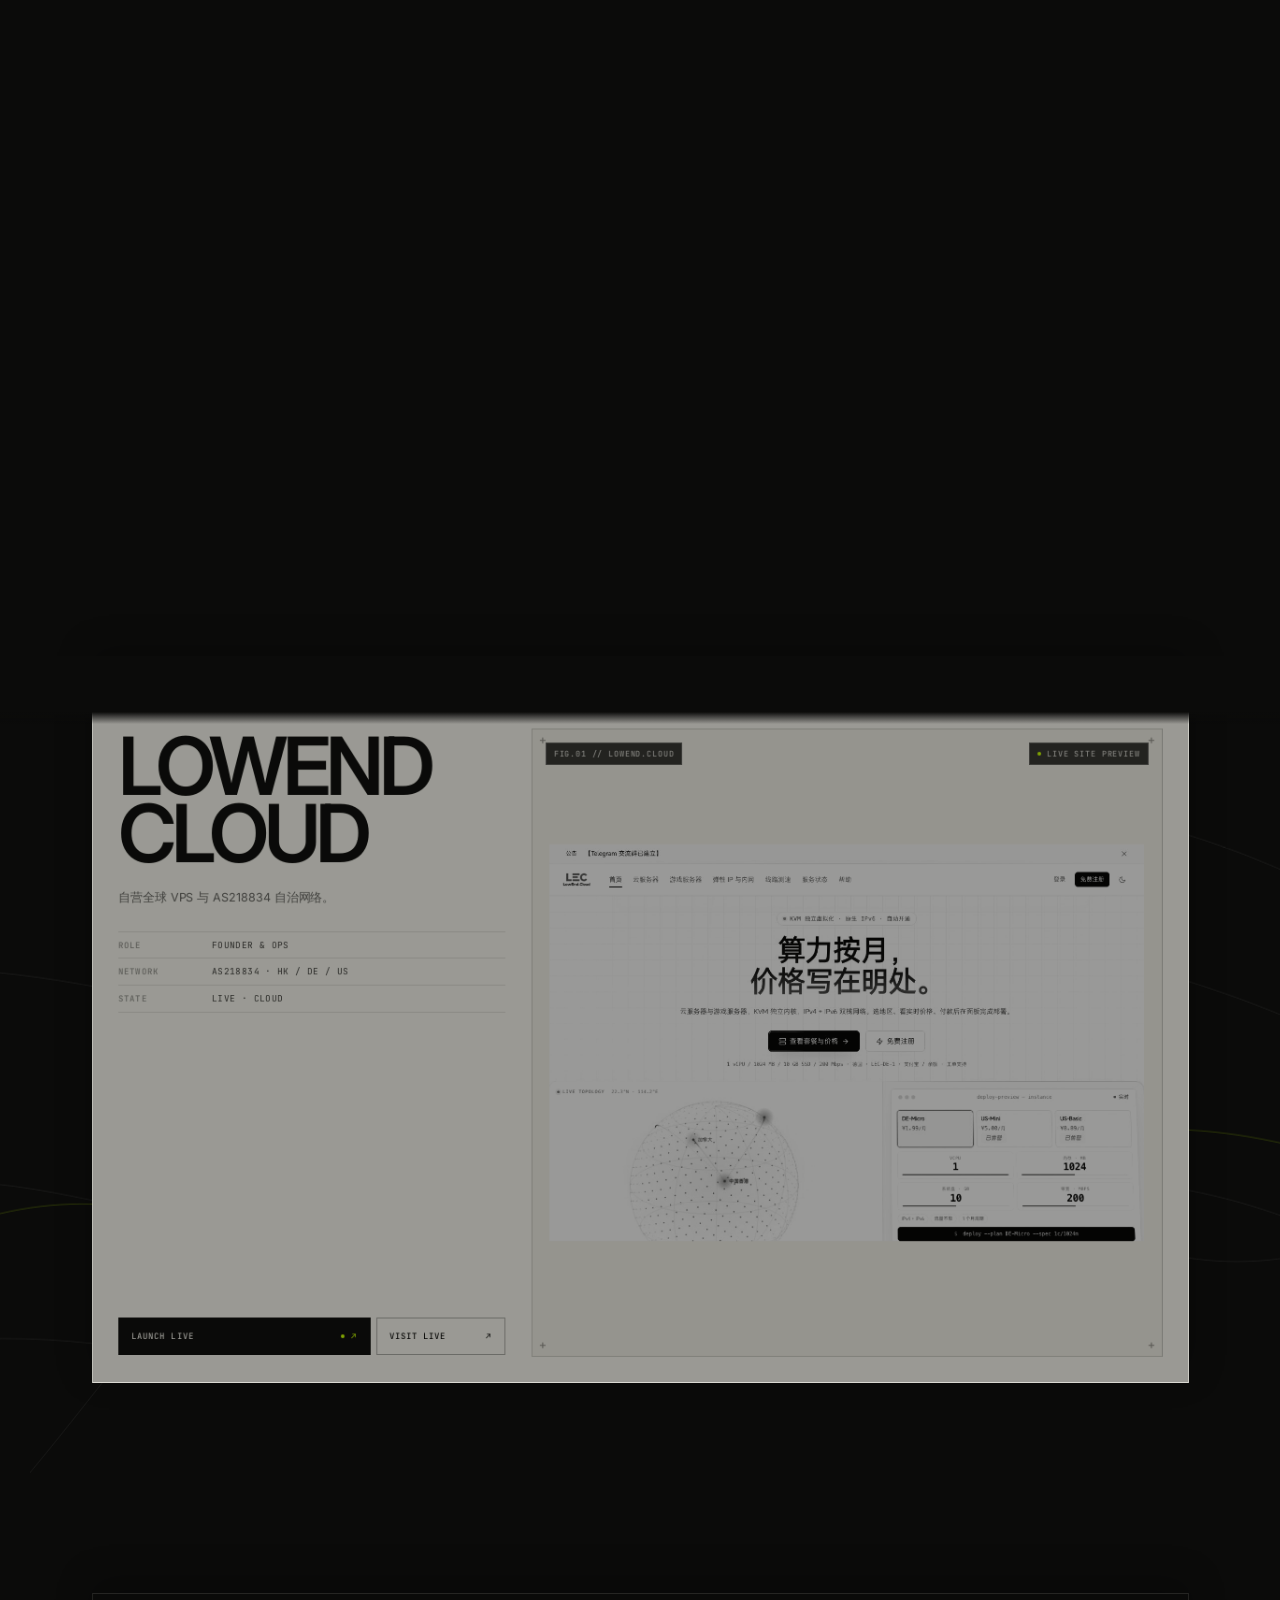
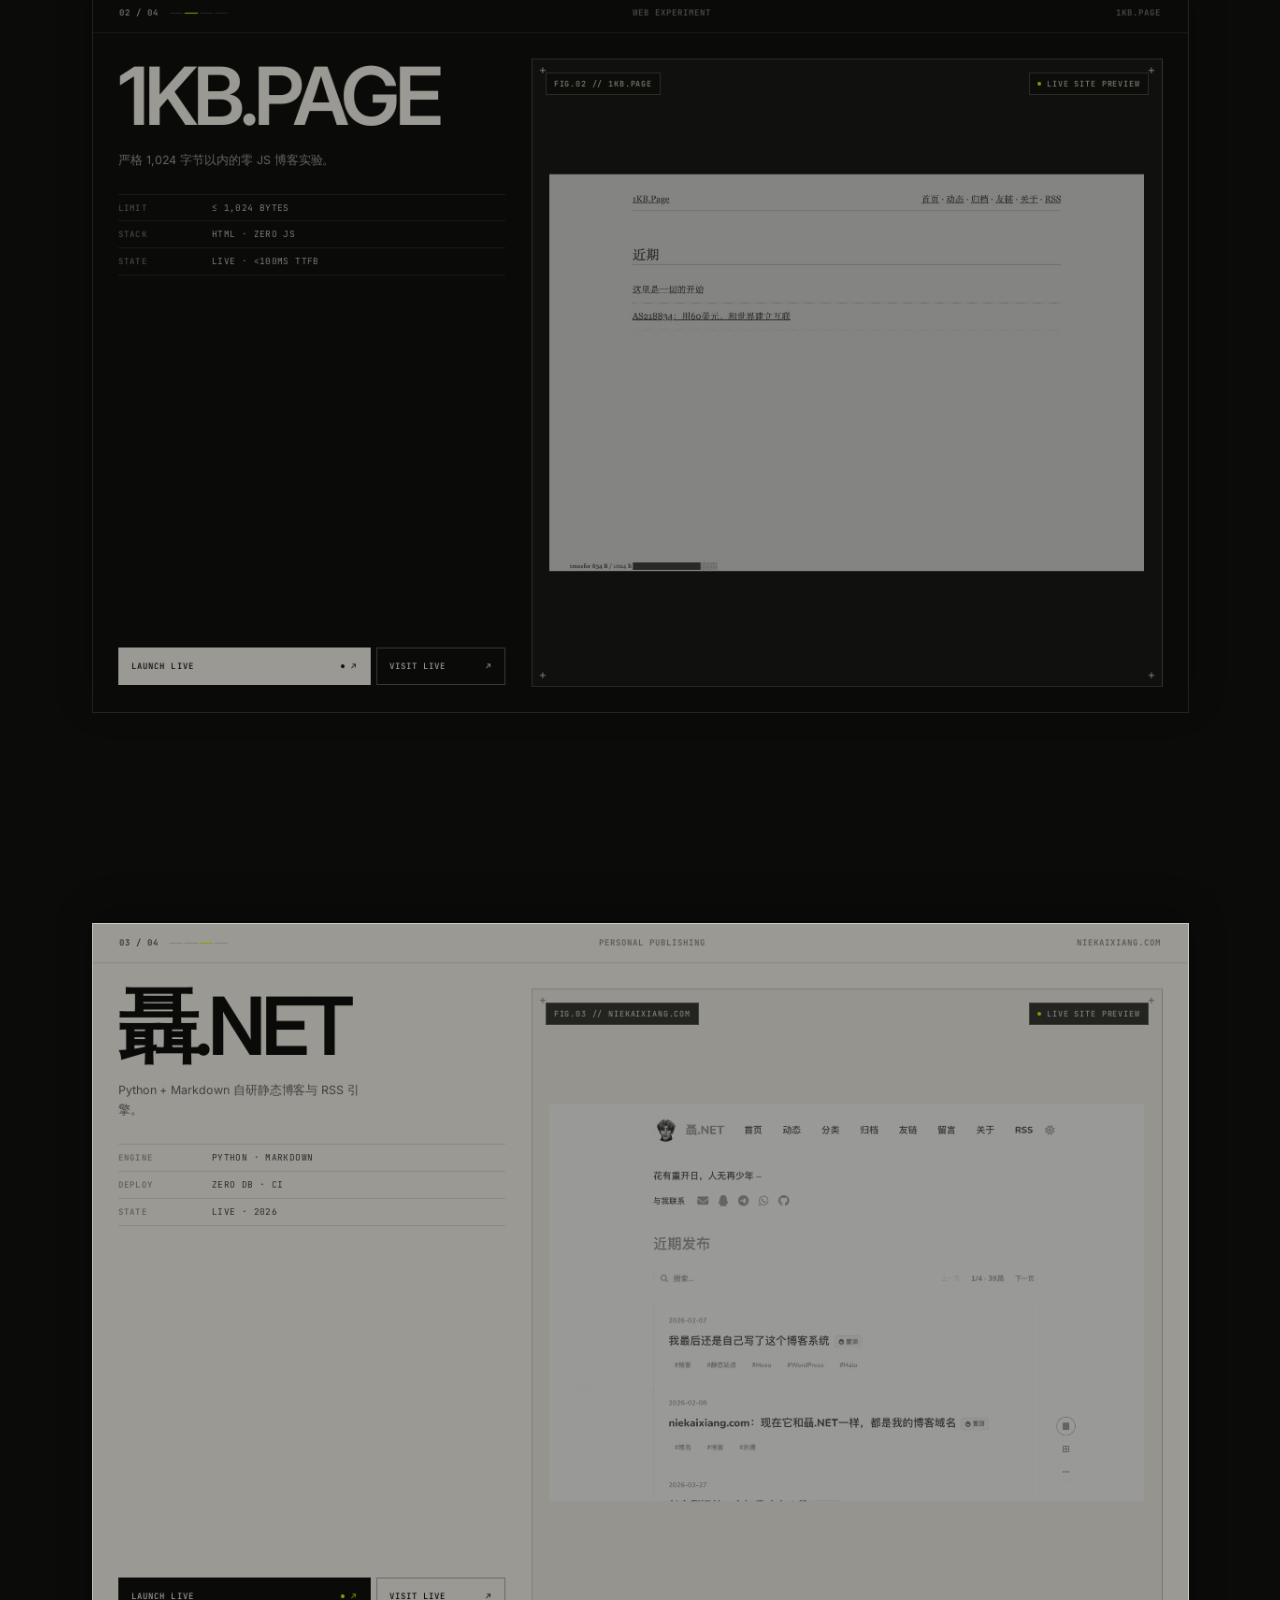
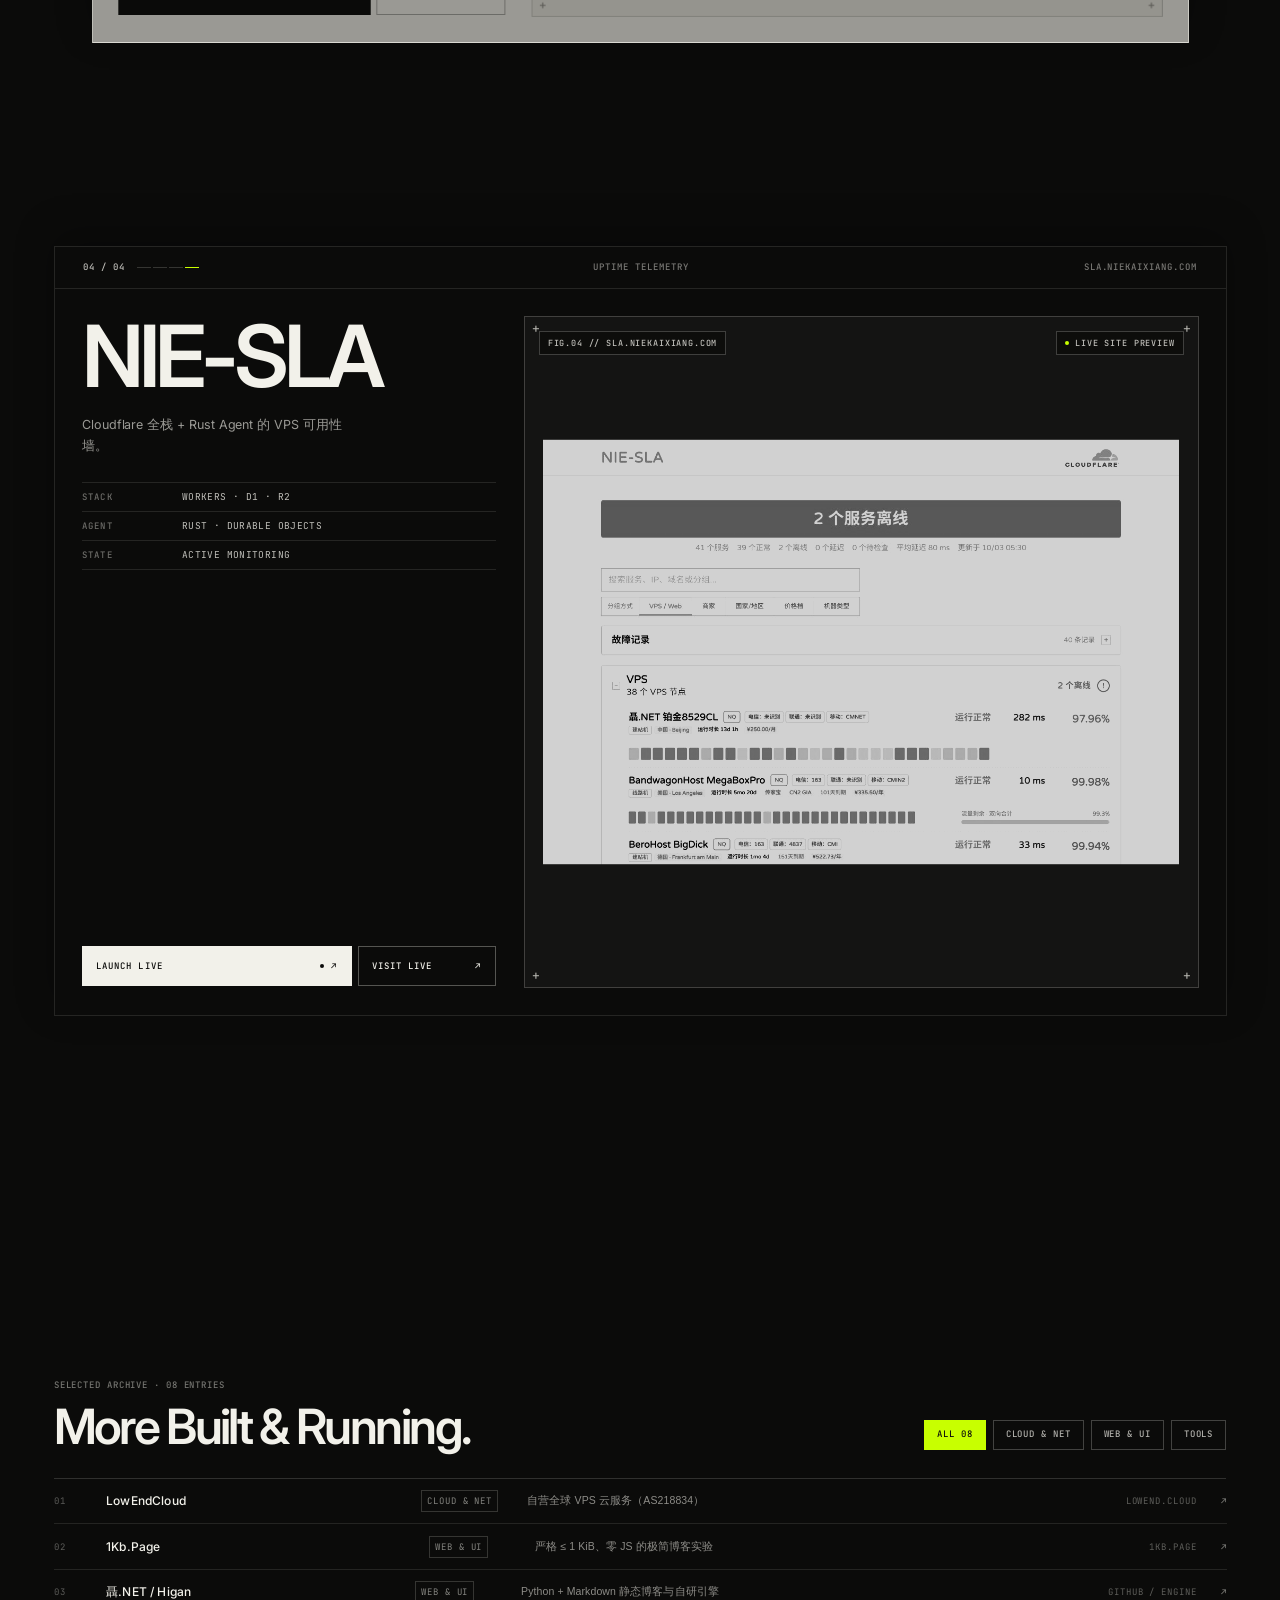
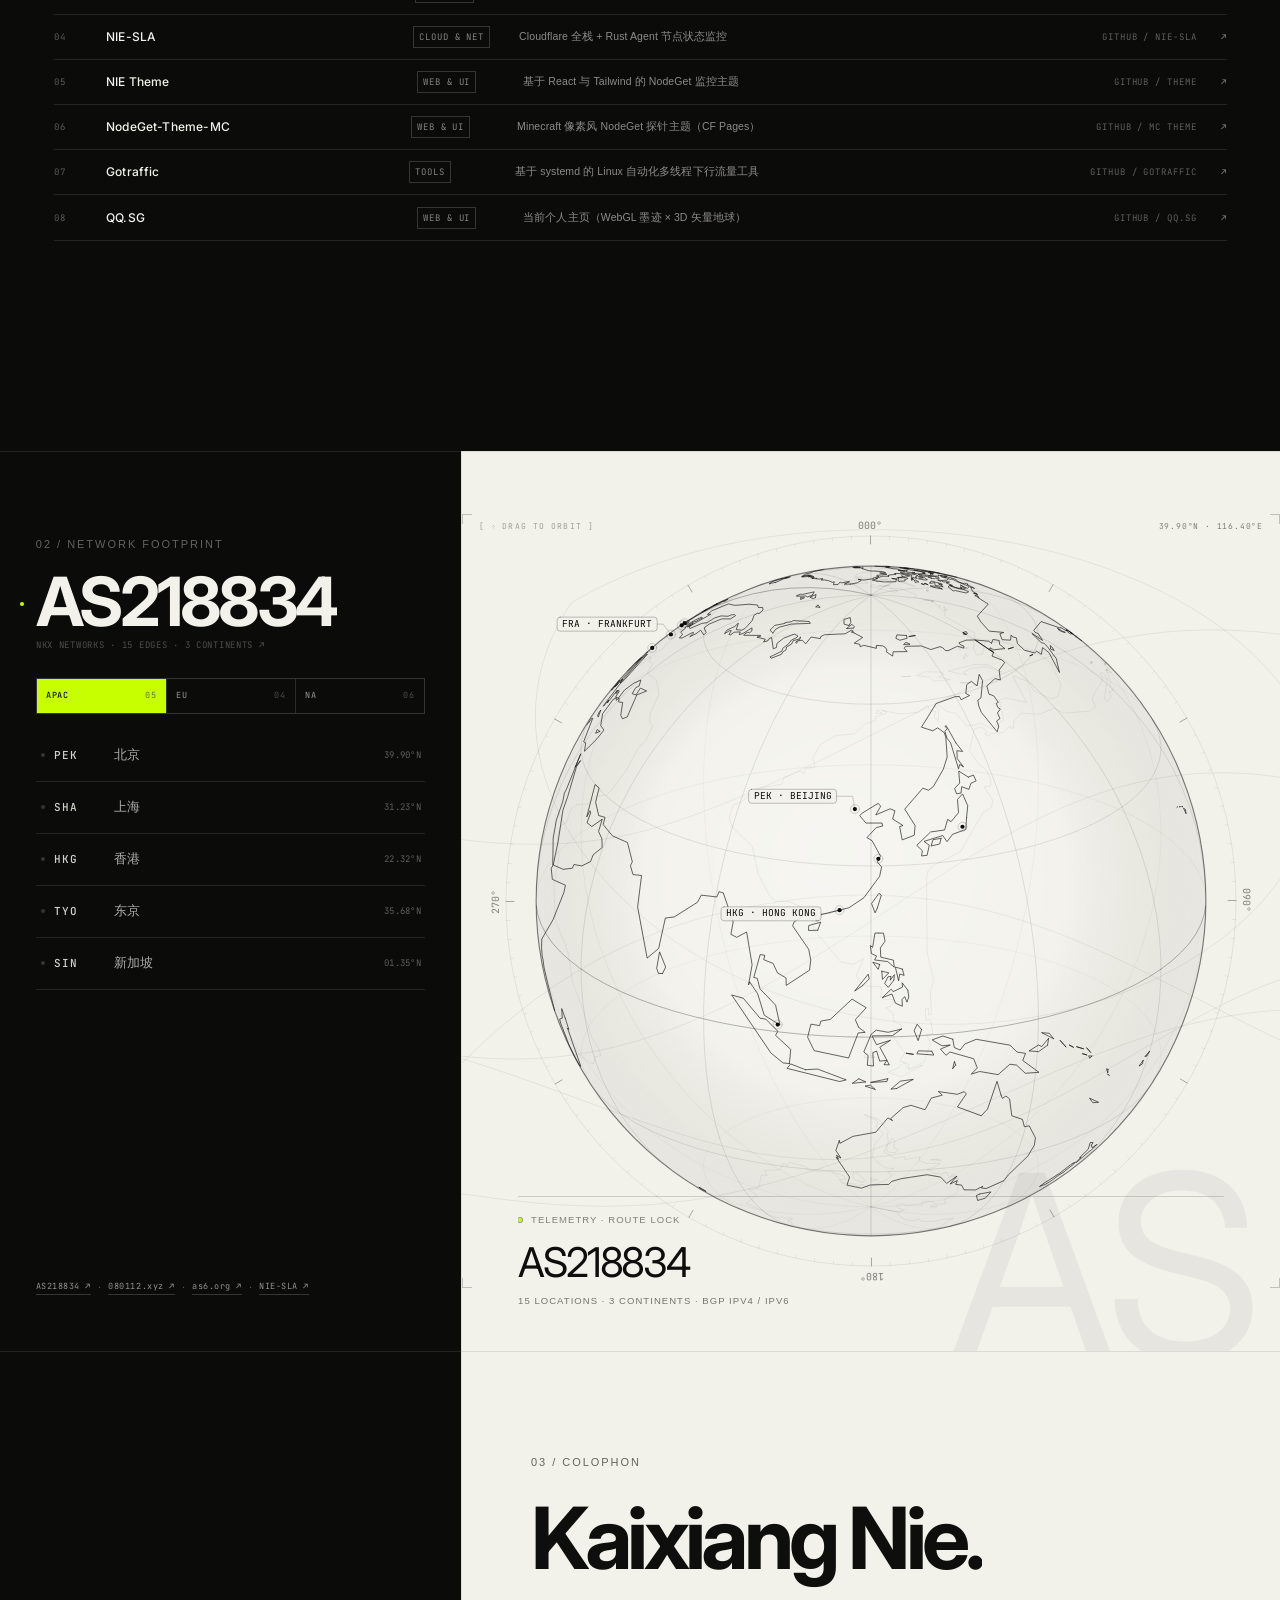
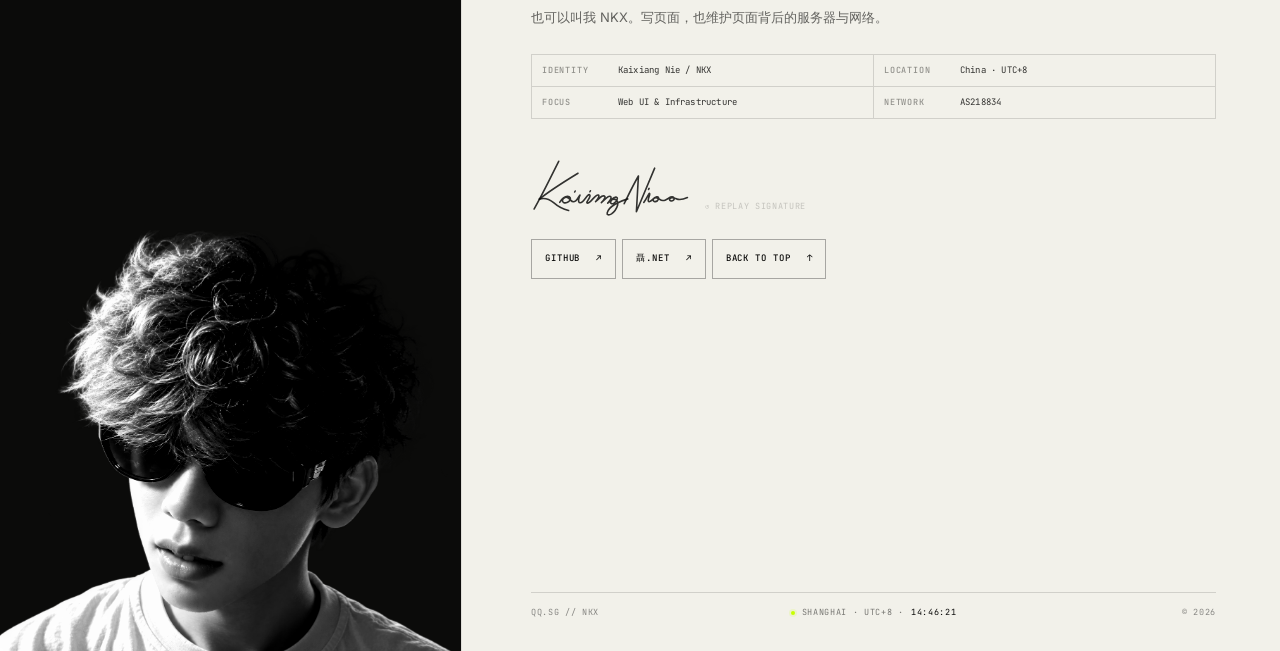
==== commit 0080fac9: "Lock work card stacking by explicit id order" ====
--- a/index.html
+++ b/index.html
@@ -9,9 +9,9 @@
   <link rel="preconnect" href="https://fonts.googleapis.com">
   <link rel="preconnect" href="https://fonts.gstatic.com" crossorigin>
   <link rel="stylesheet" href="https://fonts.googleapis.com/css2?family=Inter:wght@400;500;600;700&family=JetBrains+Mono:wght@400;500;600&display=swap">
-  <link rel="stylesheet" href="scroll.css?v=20261126g">
-  <link rel="stylesheet" href="portrait-fx.css?v=20261126g">
-  <link rel="stylesheet" href="aesthetic-pass.css?v=20261126g">
+  <link rel="stylesheet" href="scroll.css?v=20261126h">
+  <link rel="stylesheet" href="portrait-fx.css?v=20261126h">
+  <link rel="stylesheet" href="aesthetic-pass.css?v=20261126h">
 </head>
 <body class="cinema-edition">
   <div class="preloader" id="preloader" aria-hidden="true">
@@ -480,10 +480,10 @@
   <div class="frame" aria-hidden="true"></div>
   <div class="gallery-cursor" aria-hidden="true"><span class="gallery-cursor-label"></span></div>
 
-  <script src="vendor/lenis.min.js?v=20261126g"></script>
-  <script src="world-coastlines.js?v=20261126g"></script>
-  <script src="site.js?v=20261126g"></script>
-  <script src="portrait-fx.js?v=20261126g"></script>
-  <script src="hero-ink-fx.js?v=20261126g"></script>
+  <script src="vendor/lenis.min.js?v=20261126h"></script>
+  <script src="world-coastlines.js?v=20261126h"></script>
+  <script src="site.js?v=20261126h"></script>
+  <script src="portrait-fx.js?v=20261126h"></script>
+  <script src="hero-ink-fx.js?v=20261126h"></script>
 </body>
 </html>
--- a/portrait-fx.css
+++ b/portrait-fx.css
@@ -1,4 +1,4 @@
-@import url("mobile-hero.css?v=20261126g");
+@import url("mobile-hero.css?v=20261126h");
 
 /* Homepage portrait ink reveal. Kept isolated from the main layout. */
 #home .hero-canvas{isolation:isolate}
--- a/aesthetic-pass.css
+++ b/aesthetic-pass.css
@@ -2005,16 +2005,20 @@
   margin-top: 160px;
 }
 
-.work-card-slot:nth-child(1) .work-card {
+#work-card-01 {
   z-index: 1;
 }
 
-.work-card-slot:nth-child(2) .work-card {
+#work-card-02 {
   z-index: 2;
 }
 
-.work-card-slot:nth-child(3) .work-card {
+#work-card-03 {
   z-index: 3;
+}
+
+#work-card-04 {
+  z-index: 4;
 }
 
 .work-card {
@@ -3387,10 +3391,6 @@
   }
 }
 
-/* Four-card stack layering */
-.work-card-slot:nth-child(4) .work-card {
-  z-index: 4;
-}
 
 /* Keep seven imprints inside one screen without crowding the journey marker. */
 .imprints-index {
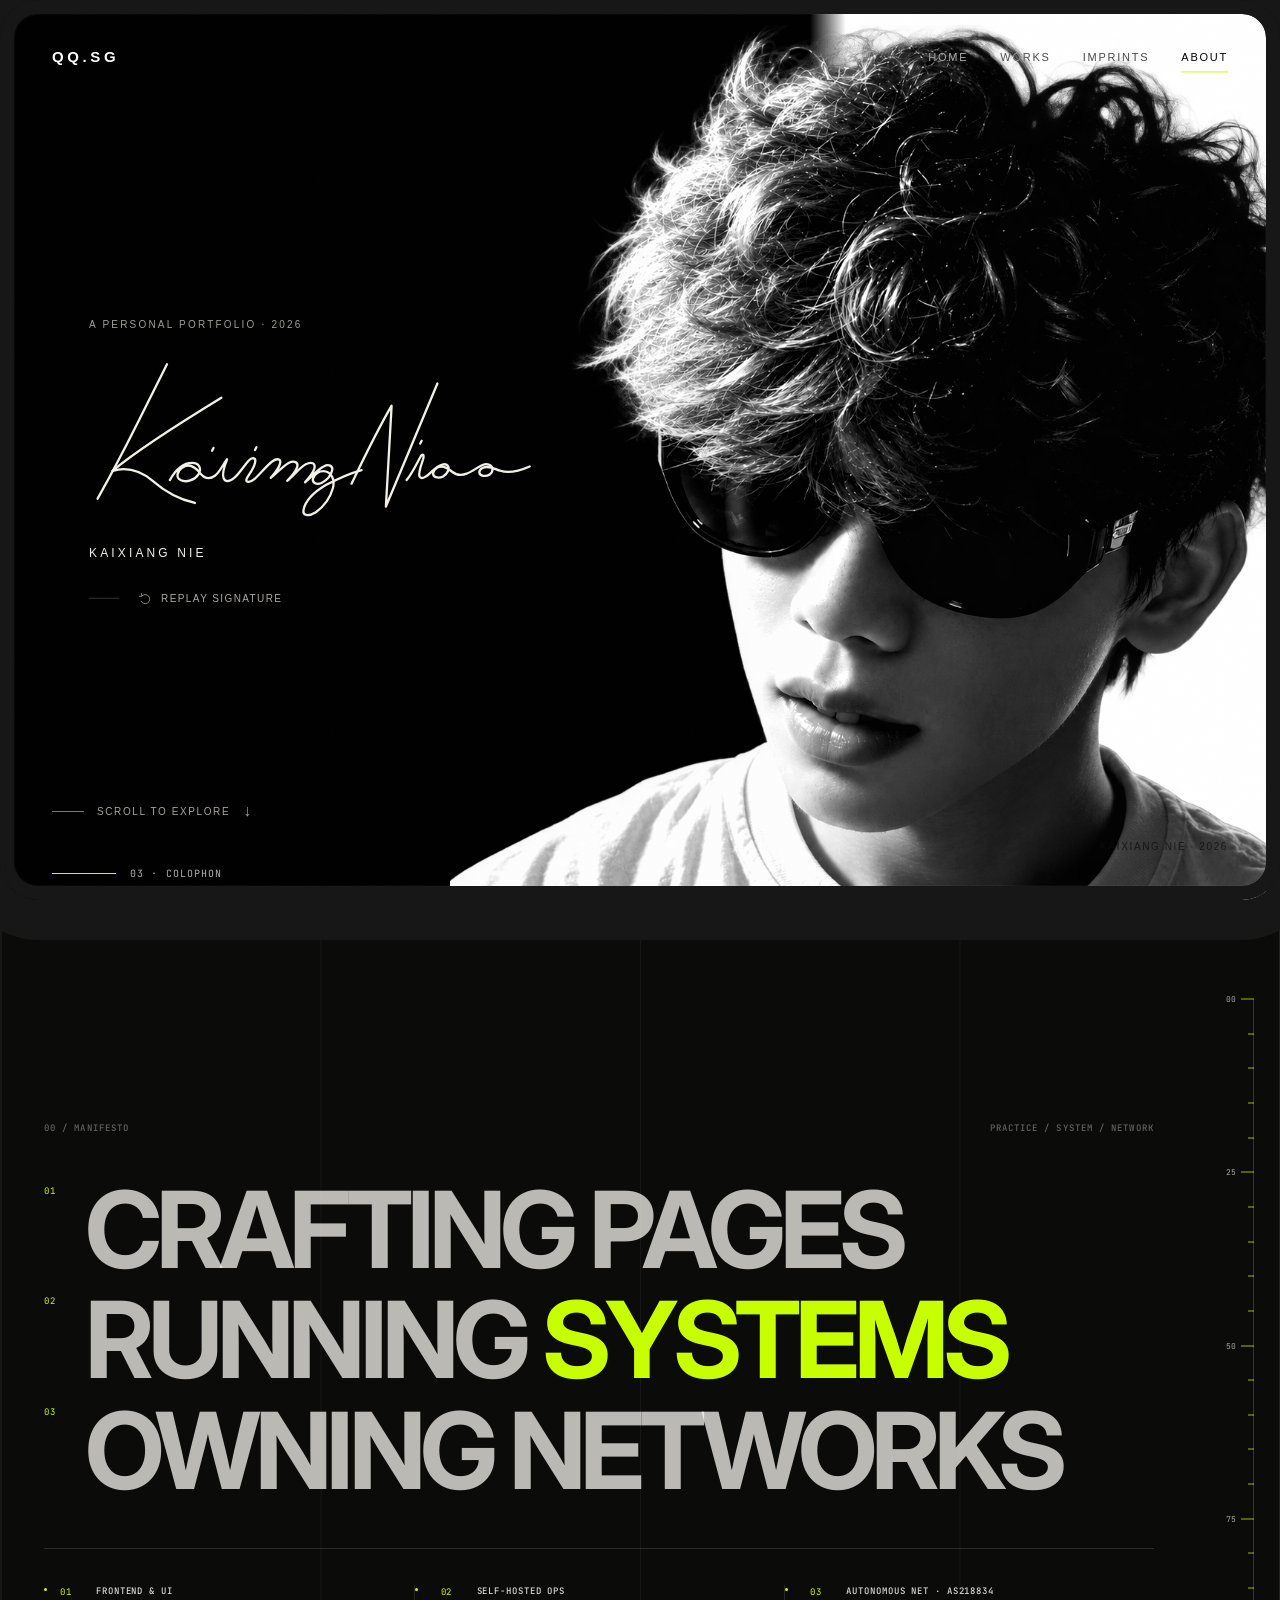
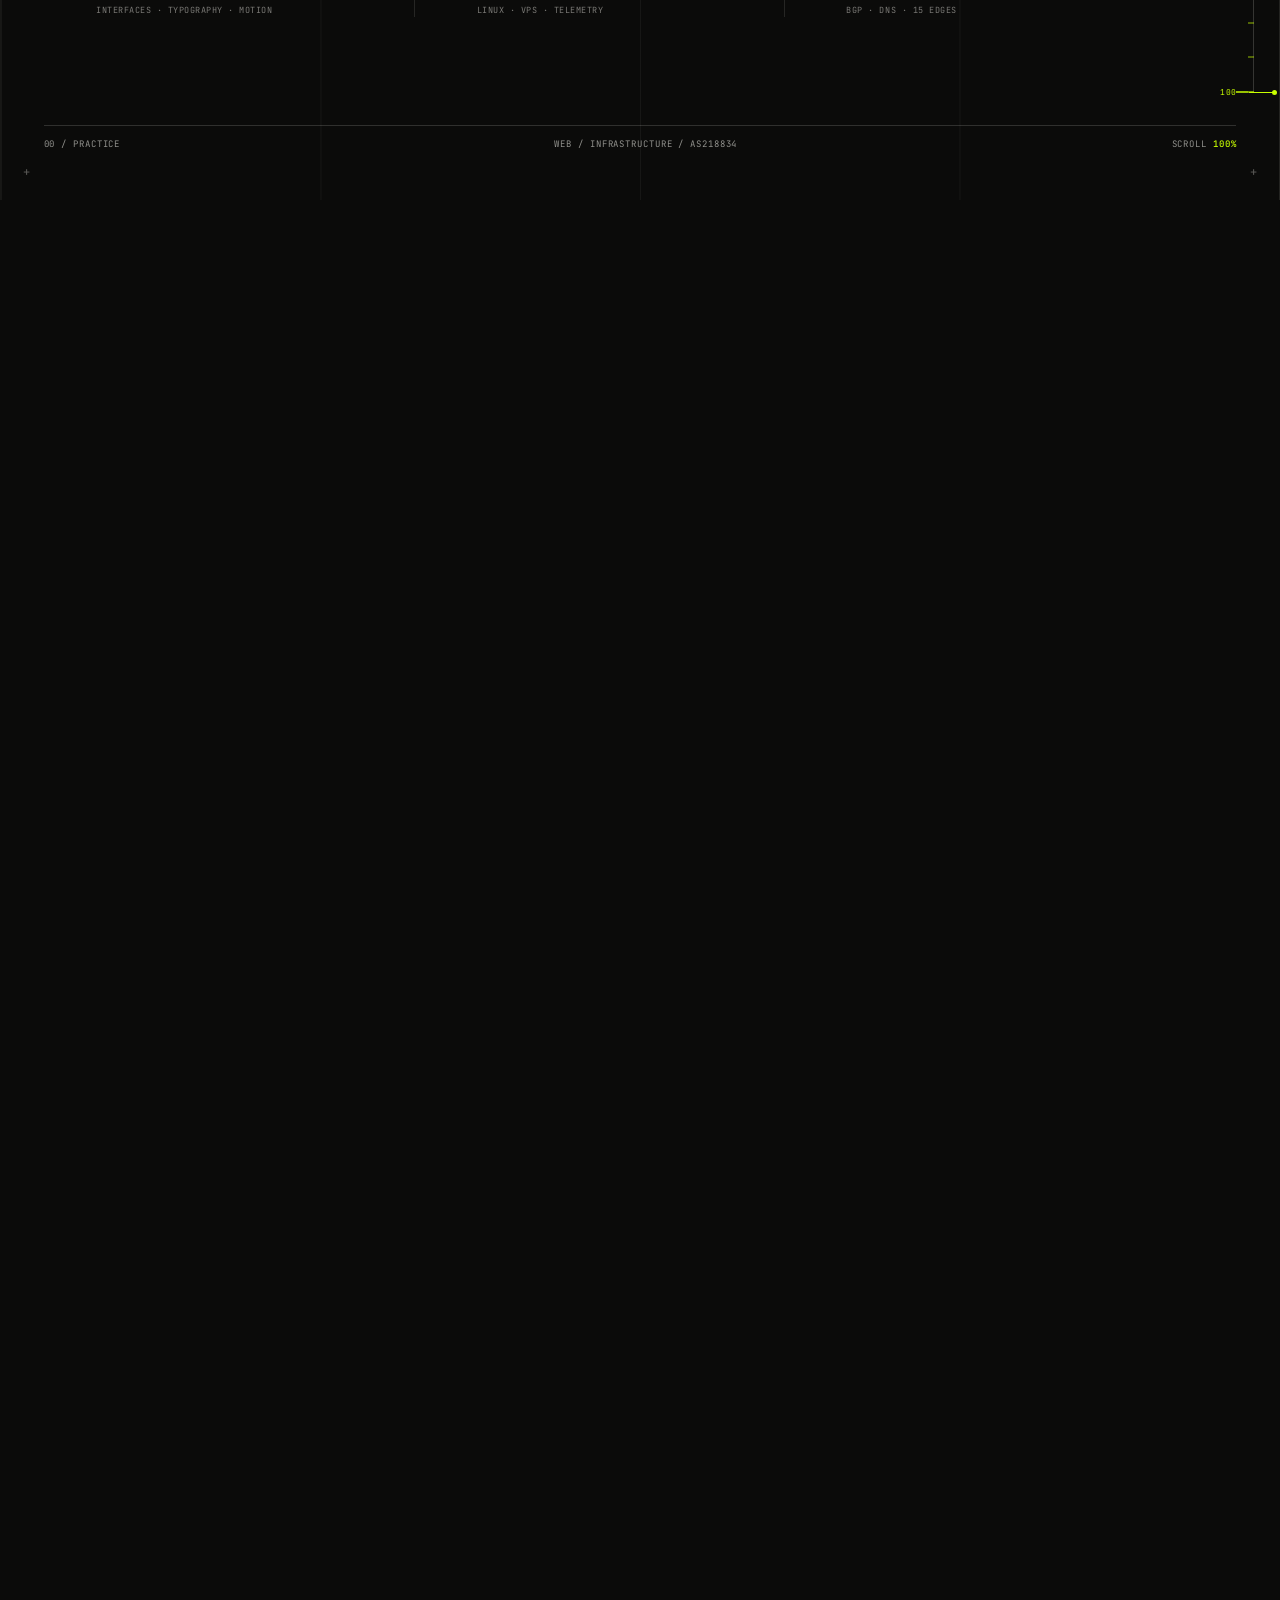
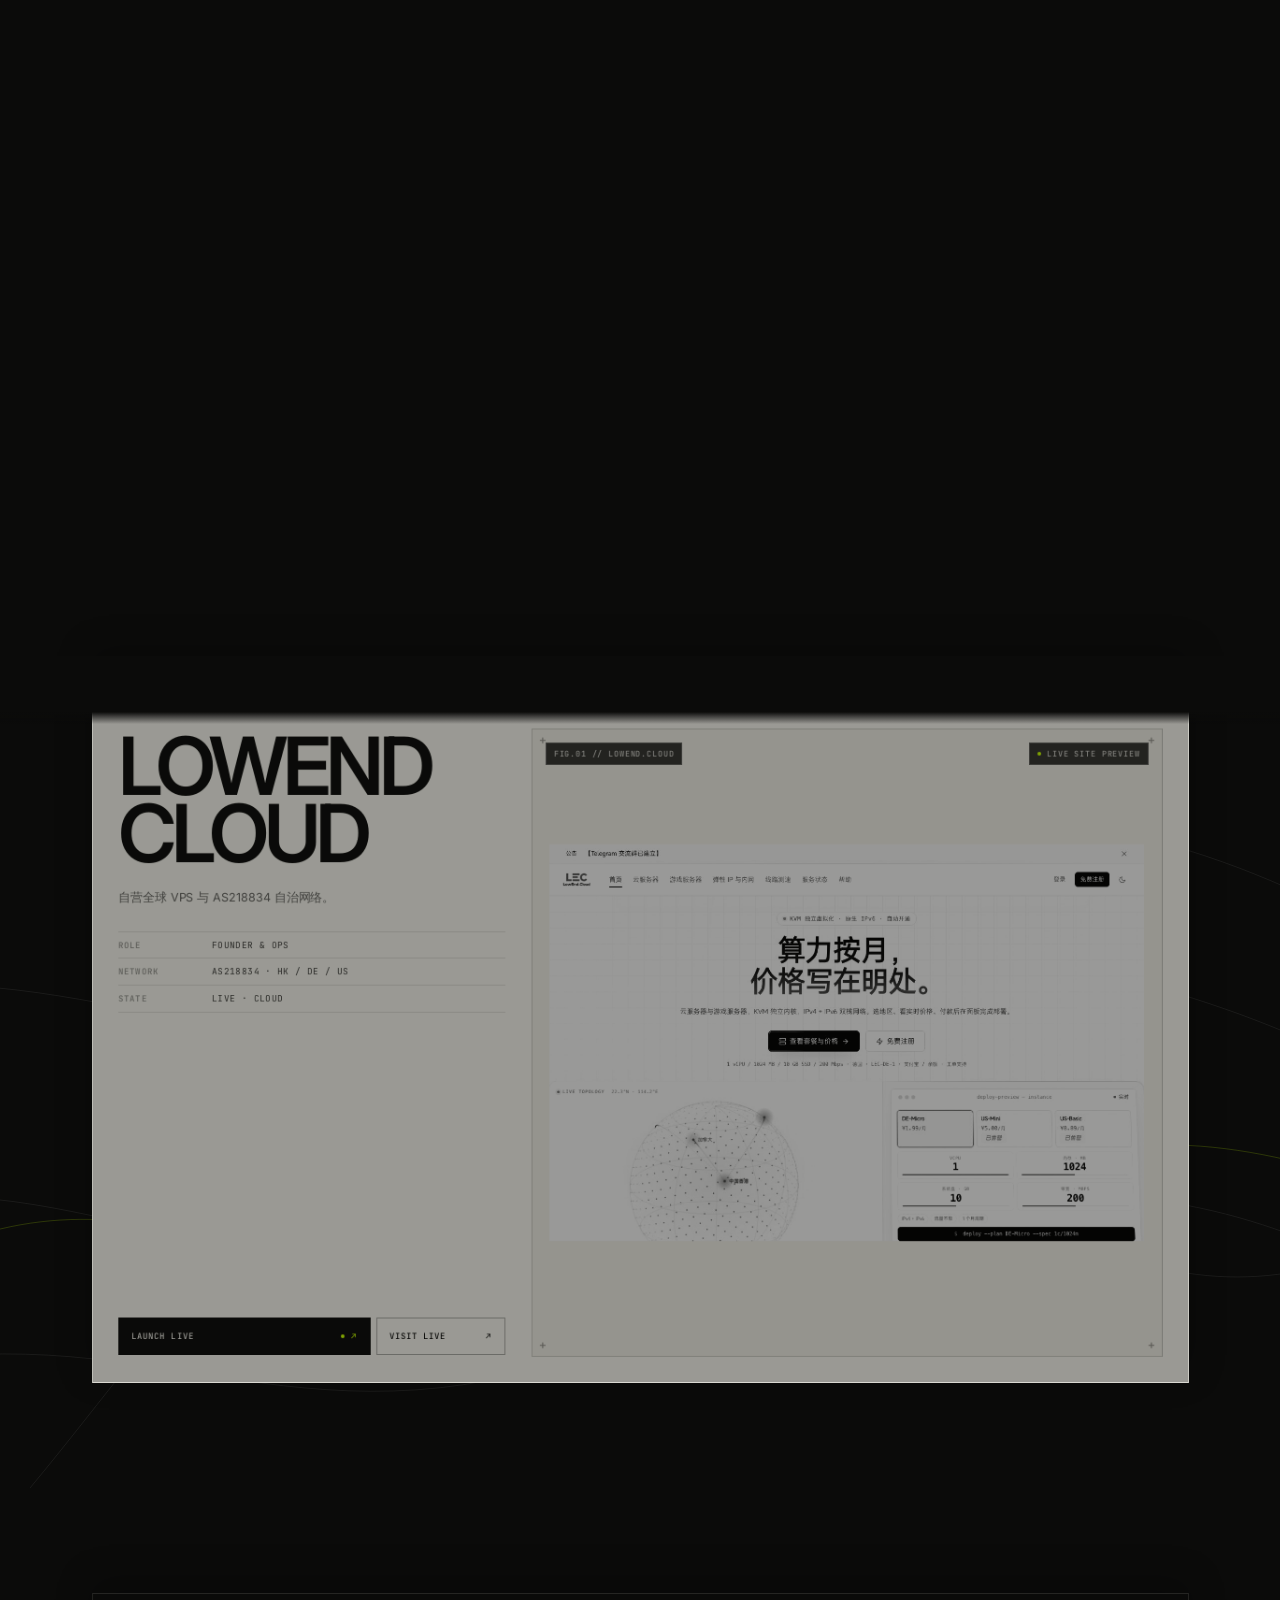
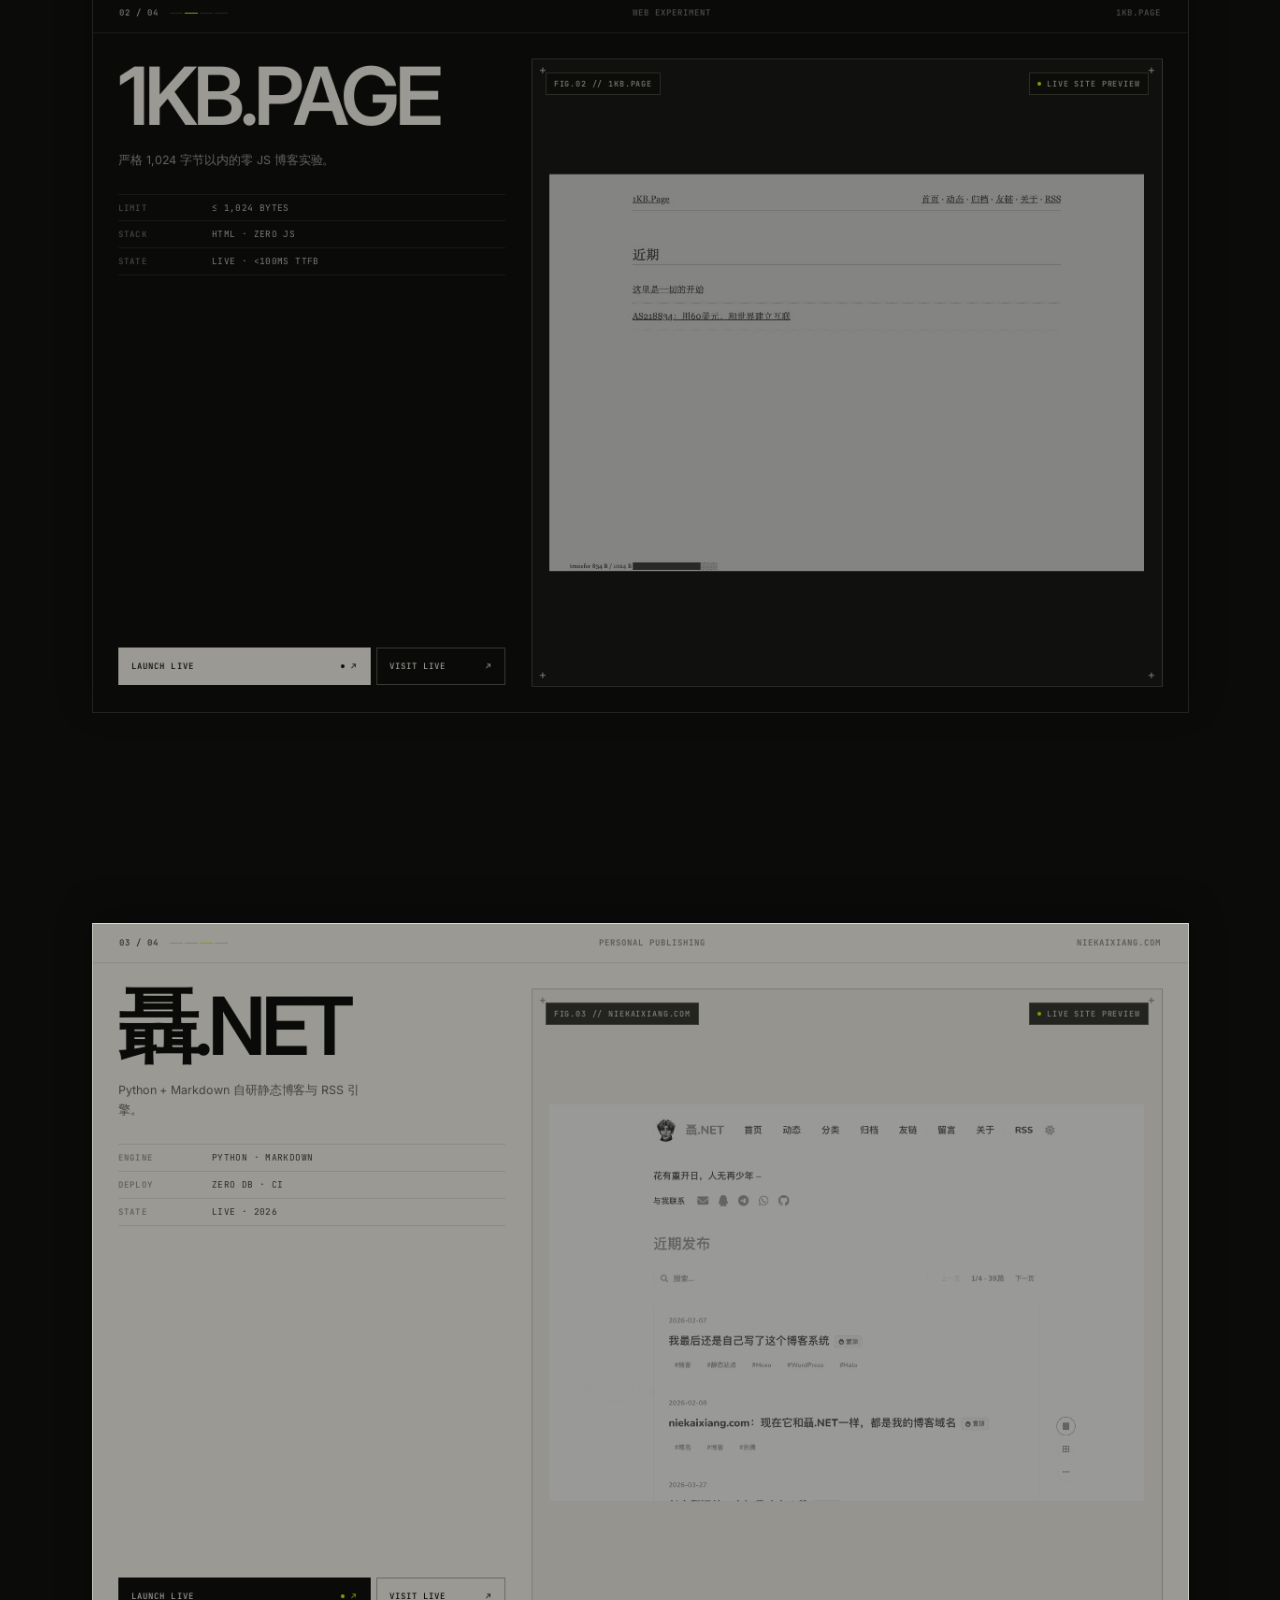
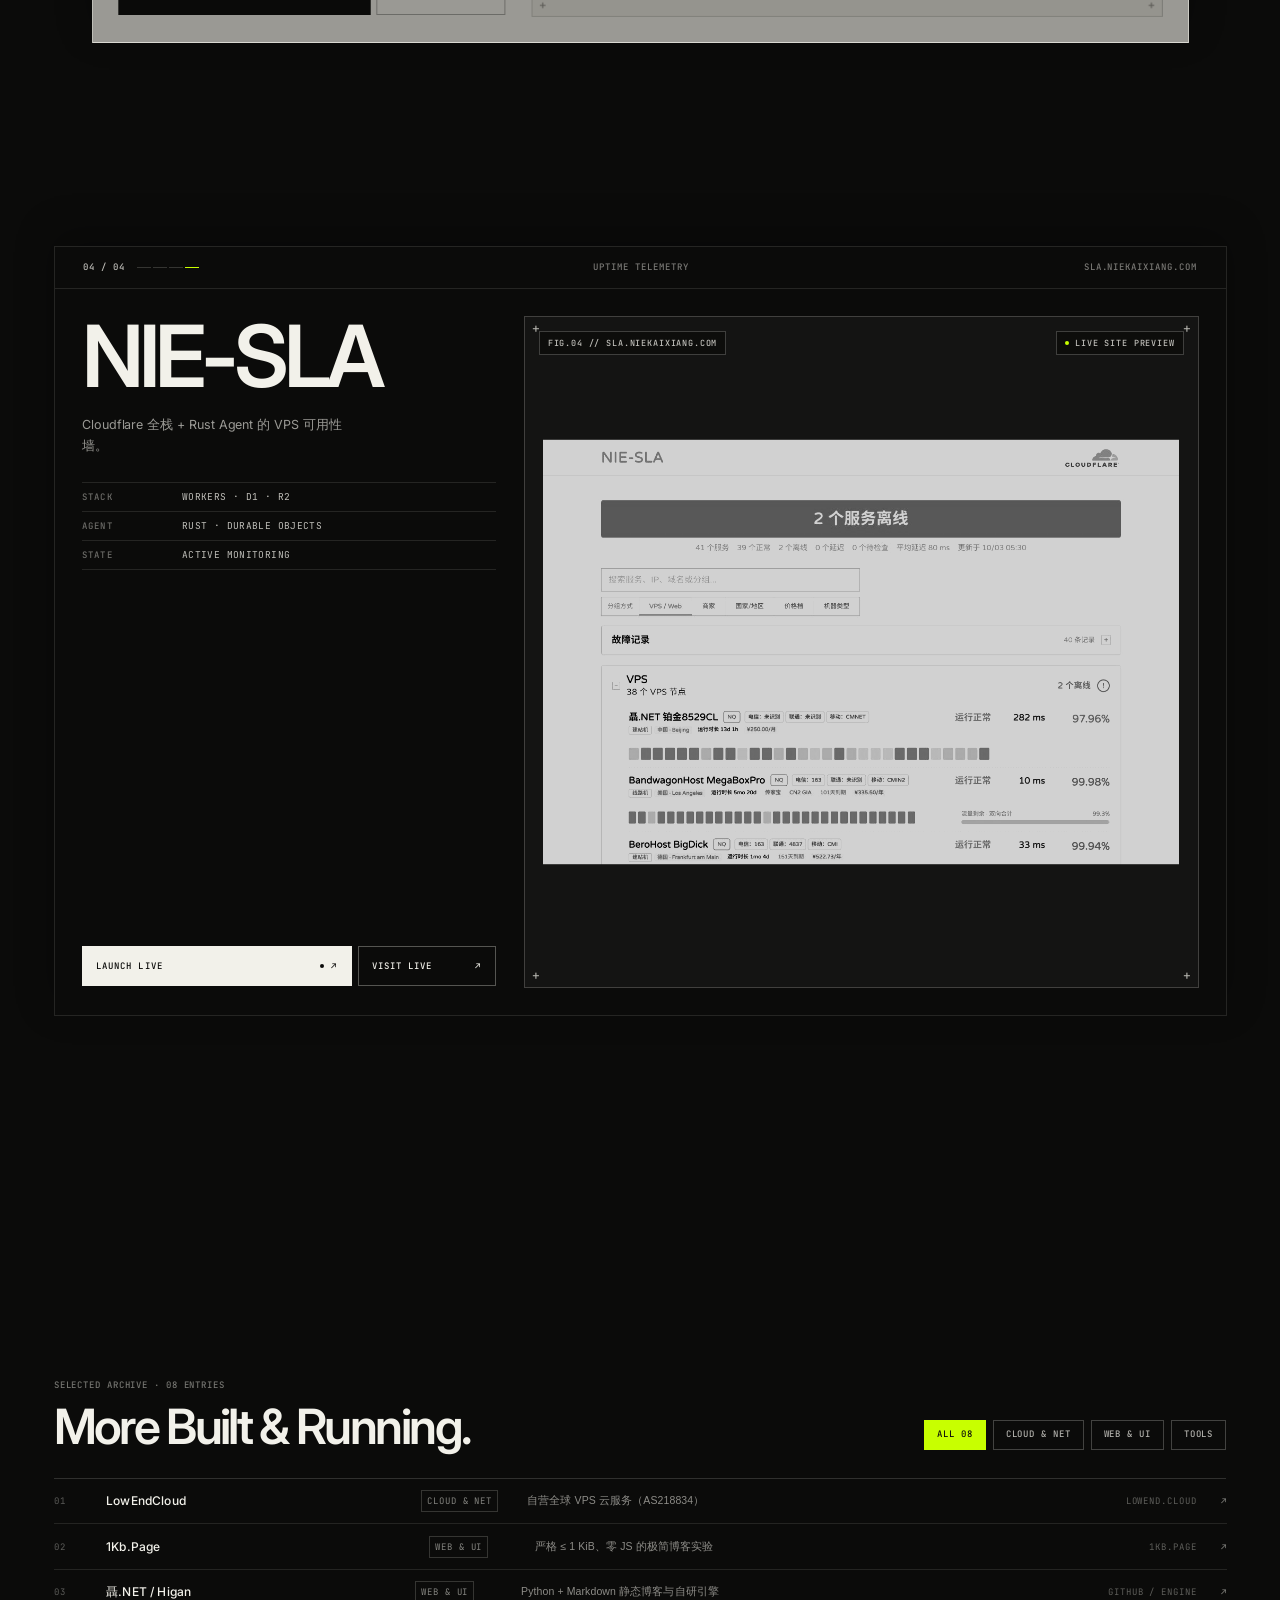
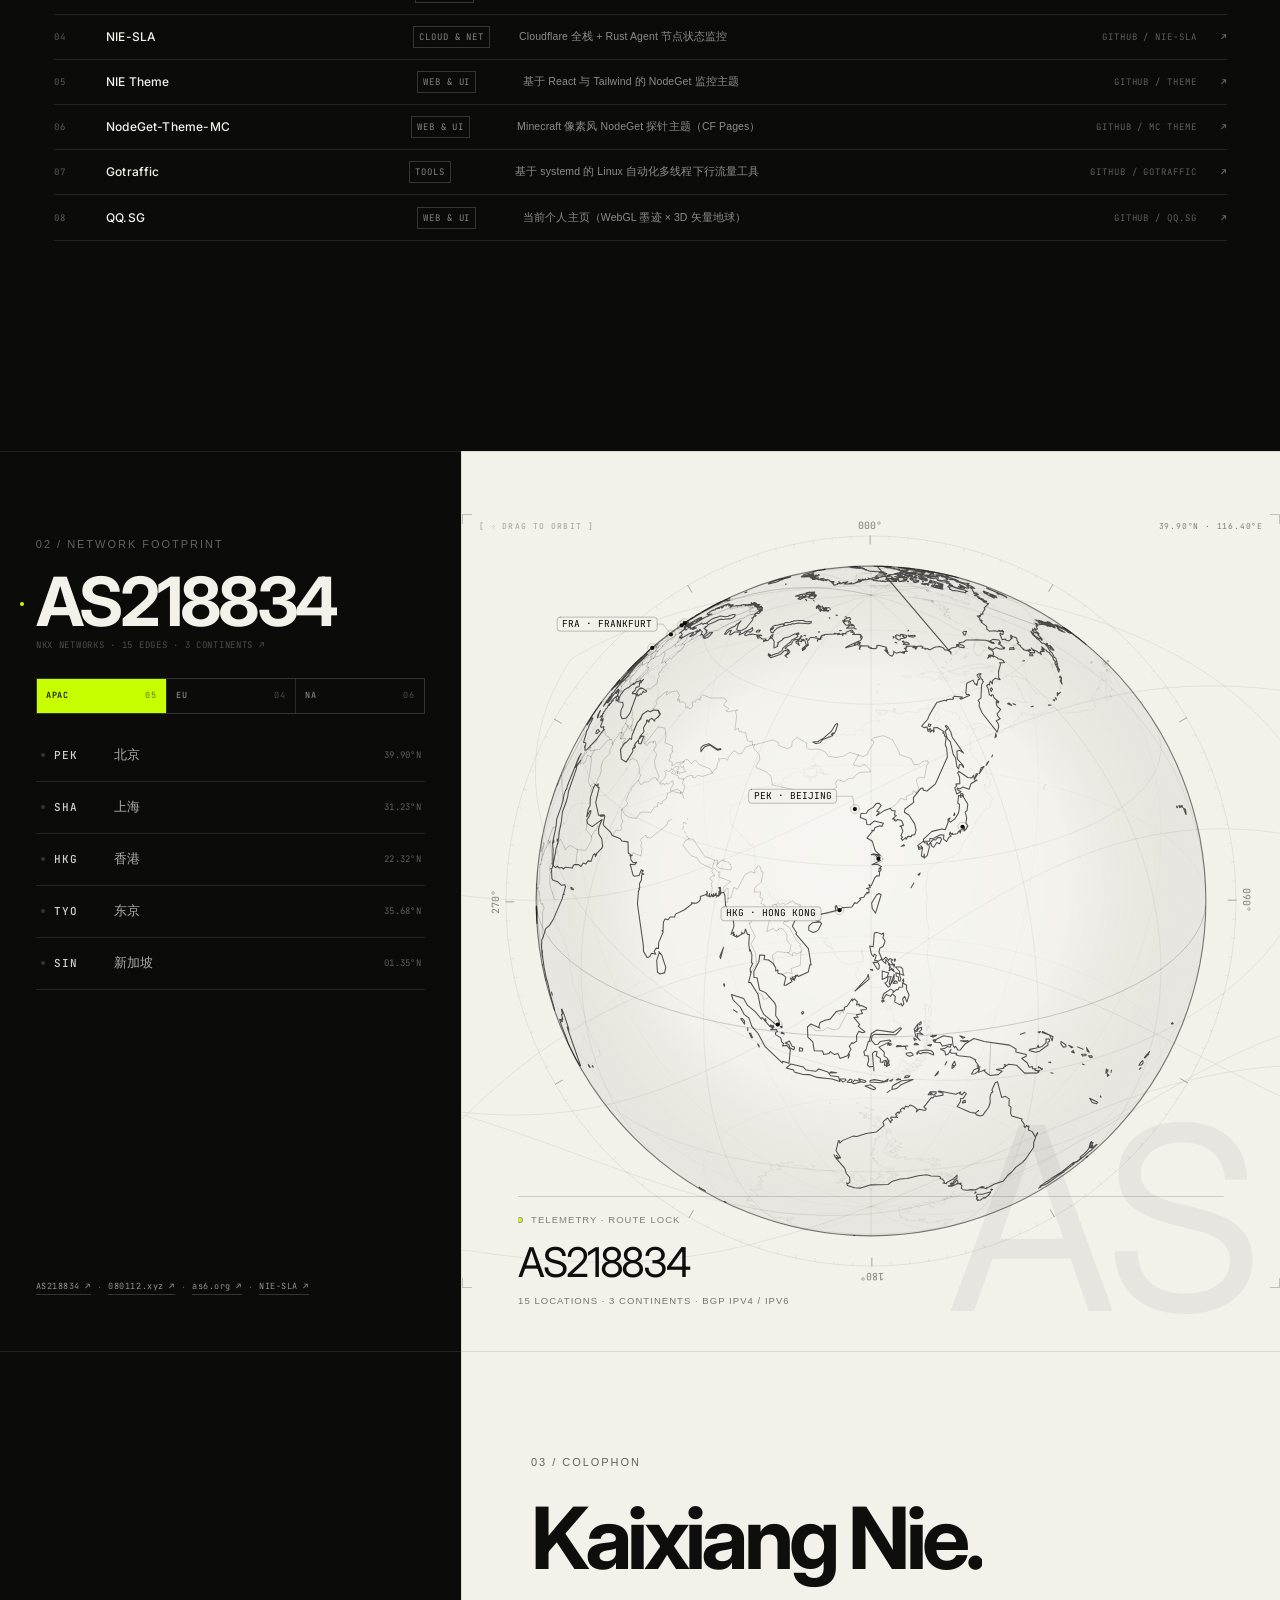
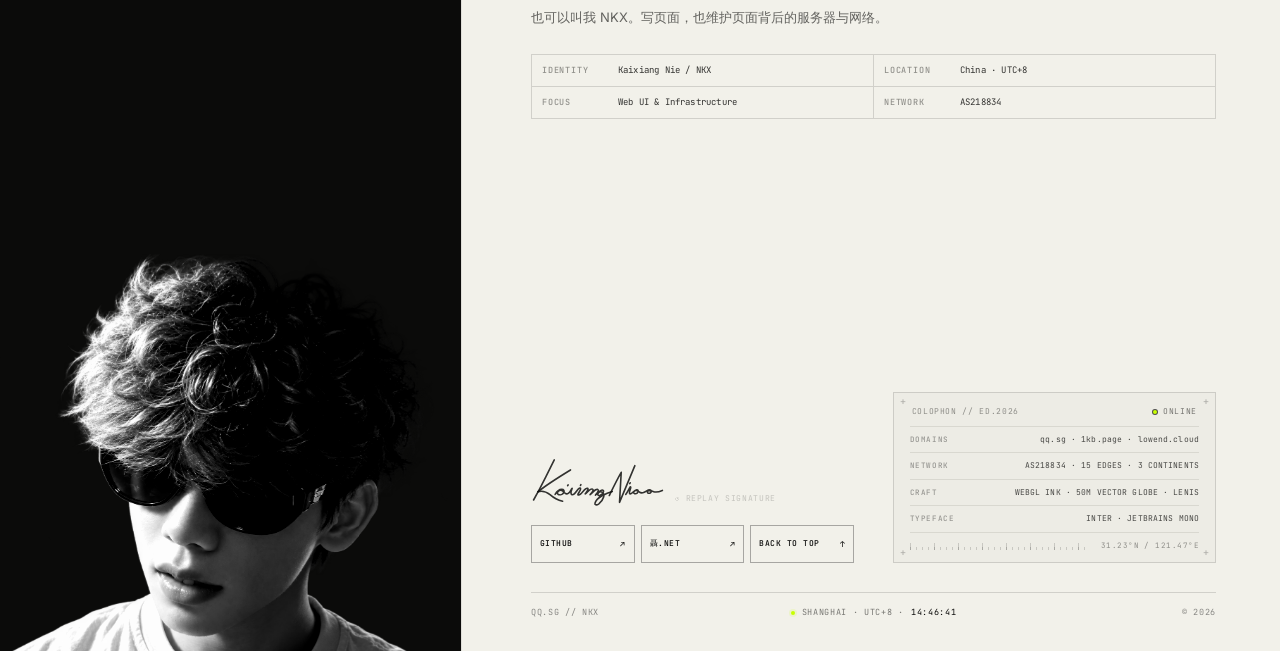
==== commit e2373d5f: "Upgrade globe to 50m borders and balance about colophon" ====
--- a/index.html
+++ b/index.html
@@ -9,9 +9,9 @@
   <link rel="preconnect" href="https://fonts.googleapis.com">
   <link rel="preconnect" href="https://fonts.gstatic.com" crossorigin>
   <link rel="stylesheet" href="https://fonts.googleapis.com/css2?family=Inter:wght@400;500;600;700&family=JetBrains+Mono:wght@400;500;600&display=swap">
-  <link rel="stylesheet" href="scroll.css?v=20261126h">
-  <link rel="stylesheet" href="portrait-fx.css?v=20261126h">
-  <link rel="stylesheet" href="aesthetic-pass.css?v=20261126h">
+  <link rel="stylesheet" href="scroll.css?v=20261126i">
+  <link rel="stylesheet" href="portrait-fx.css?v=20261126i">
+  <link rel="stylesheet" href="aesthetic-pass.css?v=20261126i">
 </head>
 <body class="cinema-edition">
   <div class="preloader" id="preloader" aria-hidden="true">
@@ -422,6 +422,8 @@
             <div><dt>Focus</dt><dd>Web UI &amp; Infrastructure</dd></div>
             <div><dt>Network</dt><dd>AS218834</dd></div>
           </dl>
+          <div class="about-lower">
+            <div class="about-actions-col">
           <div class="about-signature-wrap">
           <svg xmlns="http://www.w3.org/2000/svg" class="about-signature" viewBox="75 55 630 228" role="button" tabindex="0" aria-label="重播签名">
             <path pathLength="1" d="M87 252 C105 220 125 182 145 142 C162 108 175 82 184 64"/>
@@ -440,6 +442,28 @@
             <a href="https://github.com/3257085208" target="_blank" rel="noopener noreferrer"><span class="roll-text"><span class="roll-inner" data-text="GitHub">GitHub</span><span class="roll-inner" data-text="GitHub" aria-hidden="true">GitHub</span></span> <span class="arrow" aria-hidden="true">↗</span></a>
             <a href="https://www.niekaixiang.com" target="_blank" rel="noopener noreferrer"><span class="roll-text"><span class="roll-inner" data-text="聶.NET">聶.NET</span><span class="roll-inner" data-text="聶.NET" aria-hidden="true">聶.NET</span></span> <span class="arrow" aria-hidden="true">↗</span></a>
             <a href="#home"><span class="roll-text"><span class="roll-inner" data-text="Back to top">Back to top</span><span class="roll-inner" data-text="Back to top" aria-hidden="true">Back to top</span></span> <span class="arrow" aria-hidden="true">↑</span></a>
+            </div>
+            </div>
+            <aside class="about-colophon-card" aria-label="Colophon technical index">
+              <i class="colophon-cross colophon-cross--tl" aria-hidden="true">+</i>
+              <i class="colophon-cross colophon-cross--tr" aria-hidden="true">+</i>
+              <i class="colophon-cross colophon-cross--bl" aria-hidden="true">+</i>
+              <i class="colophon-cross colophon-cross--br" aria-hidden="true">+</i>
+              <div class="colophon-card-head">
+                <span>COLOPHON // ED.2026</span>
+                <span class="colophon-online"><i aria-hidden="true"></i>ONLINE</span>
+              </div>
+              <dl class="colophon-card-list">
+                <div><dt>DOMAINS</dt><dd>qq.sg · 1kb.page · lowend.cloud</dd></div>
+                <div><dt>NETWORK</dt><dd>AS218834 · 15 EDGES · 3 CONTINENTS</dd></div>
+                <div><dt>CRAFT</dt><dd>WEBGL INK · 50M VECTOR GLOBE · LENIS</dd></div>
+                <div><dt>TYPEFACE</dt><dd>INTER · JETBRAINS MONO</dd></div>
+              </dl>
+              <div class="colophon-card-foot">
+                <span class="colophon-card-ruler" aria-hidden="true"></span>
+                <span>31.23°N / 121.47°E</span>
+              </div>
+            </aside>
           </div>
           <footer class="about-colophon">
             <span class="colophon-left">QQ.SG // NKX</span>
@@ -480,10 +504,10 @@
   <div class="frame" aria-hidden="true"></div>
   <div class="gallery-cursor" aria-hidden="true"><span class="gallery-cursor-label"></span></div>
 
-  <script src="vendor/lenis.min.js?v=20261126h"></script>
-  <script src="world-coastlines.js?v=20261126h"></script>
-  <script src="site.js?v=20261126h"></script>
-  <script src="portrait-fx.js?v=20261126h"></script>
-  <script src="hero-ink-fx.js?v=20261126h"></script>
+  <script src="vendor/lenis.min.js?v=20261126i"></script>
+  <script src="world-coastlines.js?v=20261126i"></script>
+  <script src="site.js?v=20261126i"></script>
+  <script src="portrait-fx.js?v=20261126i"></script>
+  <script src="hero-ink-fx.js?v=20261126i"></script>
 </body>
 </html>
--- a/portrait-fx.css
+++ b/portrait-fx.css
@@ -1,4 +1,4 @@
-@import url("mobile-hero.css?v=20261126h");
+@import url("mobile-hero.css?v=20261126i");
 
 /* Homepage portrait ink reveal. Kept isolated from the main layout. */
 #home .hero-canvas{isolation:isolate}
--- a/aesthetic-pass.css
+++ b/aesthetic-pass.css
@@ -6444,3 +6444,377 @@
     white-space: normal;
   }
 }
+
+/* =========================================================
+   ABOUT LOWER — balanced colophon / actions composition
+   ========================================================= */
+@media (min-width: 901px) {
+  .about-lower {
+    display: grid;
+    grid-template-columns: minmax(0, 1fr) minmax(0, 1fr);
+    align-items: end;
+    gap: clamp(24px, 3vw, 44px);
+    width: 100%;
+    margin-top: auto;
+    padding-top: clamp(24px, 3.6vh, 44px);
+    padding-bottom: clamp(24px, 3.2vh, 36px);
+  }
+
+  .about-actions-col {
+    display: flex;
+    flex-direction: column;
+    align-items: flex-start;
+    justify-content: flex-end;
+    gap: 18px;
+    min-width: 0;
+  }
+
+  .about-signature-wrap {
+    width: max-content;
+    max-width: 100%;
+    margin-top: 0;
+  }
+
+  .about-signature {
+    width: clamp(132px, 10.5vw, 158px);
+  }
+
+  .about-signature-replay {
+    left: calc(100% + 10px);
+    bottom: 3px;
+    font-size: 8px;
+  }
+
+  .about-links {
+    display: grid;
+    grid-template-columns: repeat(3, minmax(0, 1fr));
+    gap: 6px;
+    width: 100%;
+    margin-top: 0;
+  }
+
+  .about-links a {
+    justify-content: space-between;
+    gap: 5px;
+    min-width: 0;
+    min-height: 38px;
+    padding: 0 8px;
+    overflow: hidden;
+    font-size: 8px;
+    letter-spacing: .06em;
+    white-space: nowrap;
+  }
+
+  .about-links a .roll-text,
+  .about-links a .roll-inner {
+    min-width: 0;
+    max-width: 100%;
+    overflow: hidden;
+    text-overflow: ellipsis;
+    white-space: nowrap;
+  }
+
+  .about-links a .arrow {
+    flex: none;
+  }
+
+  .about-colophon-card {
+    position: relative;
+    justify-self: stretch;
+    align-self: end;
+    width: 100%;
+    min-width: 0;
+    padding: 14px 16px 12px;
+    border: 1px solid rgba(11, 11, 10, .14);
+    background: rgba(11, 11, 10, .018);
+    color: rgba(11, 11, 10, .72);
+    font-family: var(--font-mono);
+  }
+
+  .colophon-cross {
+    position: absolute;
+    z-index: 1;
+    color: rgba(11, 11, 10, .28);
+    font-family: var(--font-mono);
+    font-size: 10px;
+    font-style: normal;
+    font-weight: 400;
+    line-height: 1;
+    pointer-events: none;
+  }
+
+  .colophon-cross--tl { top: 4px; left: 6px; }
+  .colophon-cross--tr { top: 4px; right: 6px; }
+  .colophon-cross--bl { bottom: 4px; left: 6px; }
+  .colophon-cross--br { bottom: 4px; right: 6px; }
+
+  .colophon-card-head {
+    display: flex;
+    align-items: center;
+    justify-content: space-between;
+    gap: 12px;
+    padding: 0 2px 9px;
+    color: rgba(11, 11, 10, .42);
+    font-size: 8px;
+    letter-spacing: .08em;
+    line-height: 1.2;
+    text-transform: uppercase;
+  }
+
+  .colophon-online {
+    display: inline-flex;
+    align-items: center;
+    gap: 6px;
+    color: rgba(11, 11, 10, .52);
+    white-space: nowrap;
+  }
+
+  .colophon-online i {
+    display: block;
+    flex: none;
+    width: 4px;
+    height: 4px;
+    border-radius: 50%;
+    background: #c8ff00;
+    box-shadow: 0 0 0 1px rgba(11, 11, 10, .7);
+  }
+
+  .colophon-card-list {
+    display: block;
+    margin: 0;
+    padding: 0;
+  }
+
+  .colophon-card-list div {
+    display: grid;
+    grid-template-columns: 58px minmax(0, 1fr);
+    align-items: baseline;
+    gap: 8px;
+    padding: 7px 0;
+    border-top: 1px solid rgba(11, 11, 10, .09);
+  }
+
+  .colophon-card-list dt {
+    color: rgba(11, 11, 10, .38);
+    font-family: var(--font-mono);
+    font-size: 7.5px;
+    font-weight: 500;
+    letter-spacing: .08em;
+    line-height: 1.4;
+    text-transform: uppercase;
+  }
+
+  .colophon-card-list dd {
+    min-width: 0;
+    margin: 0;
+    color: rgba(11, 11, 10, .72);
+    font-family: var(--font-mono);
+    font-size: 8px;
+    font-weight: 400;
+    letter-spacing: .015em;
+    line-height: 1.45;
+    text-align: right;
+    white-space: nowrap;
+  }
+
+  .colophon-card-foot {
+    display: grid;
+    grid-template-columns: minmax(0, 1fr) auto;
+    align-items: end;
+    gap: 12px;
+    padding-top: 8px;
+    border-top: 1px solid rgba(11, 11, 10, .09);
+    color: rgba(11, 11, 10, .42);
+    font-family: var(--font-mono);
+    font-size: 7.5px;
+    letter-spacing: .06em;
+    line-height: 1.2;
+    white-space: nowrap;
+  }
+
+  .colophon-card-ruler {
+    display: block;
+    width: 100%;
+    height: 7px;
+    background-image:
+      repeating-linear-gradient(90deg, rgba(11, 11, 10, .16) 0 1px, transparent 1px 24px),
+      repeating-linear-gradient(90deg, rgba(11, 11, 10, .16) 0 1px, transparent 1px 6px);
+    background-position: left bottom;
+    background-repeat: repeat-x;
+    background-size: 100% 7px, 100% 3px;
+  }
+
+  .about-colophon {
+    margin-top: 0;
+  }
+}
+
+@media (max-width: 900px) {
+  .about-lower {
+    display: grid;
+    grid-template-columns: 1fr;
+    gap: 22px;
+    width: 100%;
+    margin-top: 30px;
+  }
+
+  .about-actions-col {
+    display: flex;
+    flex-direction: column;
+    align-items: flex-start;
+    gap: 18px;
+    width: 100%;
+    min-width: 0;
+  }
+
+  .about-signature-wrap {
+    max-width: 100%;
+    margin-top: 0;
+  }
+
+  .about-links {
+    display: grid;
+    grid-template-columns: 1fr;
+    gap: 6px;
+    width: 100%;
+    margin-top: 0;
+  }
+
+  .about-links a {
+    justify-content: space-between;
+    width: 100%;
+    min-width: 0;
+    min-height: 42px;
+    padding: 0 12px;
+    font-size: 10px;
+  }
+
+  .about-colophon-card {
+    position: relative;
+    width: 100%;
+    min-width: 0;
+    padding: 14px 16px 12px;
+    border: 1px solid rgba(11, 11, 10, .14);
+    background: rgba(11, 11, 10, .018);
+    color: rgba(11, 11, 10, .72);
+    font-family: var(--font-mono);
+  }
+
+  .colophon-cross {
+    position: absolute;
+    z-index: 1;
+    color: rgba(11, 11, 10, .28);
+    font-family: var(--font-mono);
+    font-size: 10px;
+    font-style: normal;
+    font-weight: 400;
+    line-height: 1;
+    pointer-events: none;
+  }
+
+  .colophon-cross--tl { top: 4px; left: 6px; }
+  .colophon-cross--tr { top: 4px; right: 6px; }
+  .colophon-cross--bl { bottom: 4px; left: 6px; }
+  .colophon-cross--br { bottom: 4px; right: 6px; }
+
+  .colophon-card-head {
+    display: flex;
+    align-items: center;
+    justify-content: space-between;
+    gap: 12px;
+    padding: 0 2px 9px;
+    color: rgba(11, 11, 10, .42);
+    font-size: 10px;
+    letter-spacing: .06em;
+    line-height: 1.3;
+    text-transform: uppercase;
+  }
+
+  .colophon-online {
+    display: inline-flex;
+    align-items: center;
+    gap: 6px;
+    color: rgba(11, 11, 10, .52);
+    font-size: 10px;
+    white-space: nowrap;
+  }
+
+  .colophon-online i {
+    display: block;
+    flex: none;
+    width: 4px;
+    height: 4px;
+    border-radius: 50%;
+    background: #c8ff00;
+    box-shadow: 0 0 0 1px rgba(11, 11, 10, .7);
+  }
+
+  .colophon-card-list {
+    display: block;
+    margin: 0;
+    padding: 0;
+  }
+
+  .colophon-card-list div {
+    display: grid;
+    grid-template-columns: 62px minmax(0, 1fr);
+    align-items: baseline;
+    gap: 8px;
+    padding: 8px 0;
+    border-top: 1px solid rgba(11, 11, 10, .09);
+  }
+
+  .colophon-card-list dt {
+    color: rgba(11, 11, 10, .38);
+    font-family: var(--font-mono);
+    font-size: 10px;
+    font-weight: 500;
+    letter-spacing: .06em;
+    line-height: 1.4;
+    text-transform: uppercase;
+  }
+
+  .colophon-card-list dd {
+    min-width: 0;
+    margin: 0;
+    color: rgba(11, 11, 10, .72);
+    font-family: var(--font-mono);
+    font-size: 10px;
+    font-weight: 400;
+    letter-spacing: .01em;
+    line-height: 1.45;
+    overflow-wrap: anywhere;
+    text-align: left;
+  }
+
+  .colophon-card-foot {
+    display: grid;
+    grid-template-columns: minmax(0, 1fr) auto;
+    align-items: end;
+    gap: 12px;
+    padding-top: 8px;
+    border-top: 1px solid rgba(11, 11, 10, .09);
+    color: rgba(11, 11, 10, .42);
+    font-family: var(--font-mono);
+    font-size: 10px;
+    letter-spacing: .04em;
+    line-height: 1.2;
+    white-space: nowrap;
+  }
+
+  .colophon-card-ruler {
+    display: block;
+    width: 100%;
+    height: 7px;
+    background-image:
+      repeating-linear-gradient(90deg, rgba(11, 11, 10, .16) 0 1px, transparent 1px 24px),
+      repeating-linear-gradient(90deg, rgba(11, 11, 10, .16) 0 1px, transparent 1px 6px);
+    background-position: left bottom;
+    background-repeat: repeat-x;
+    background-size: 100% 7px, 100% 3px;
+  }
+
+  .about-colophon {
+    margin-top: 30px;
+  }
+}
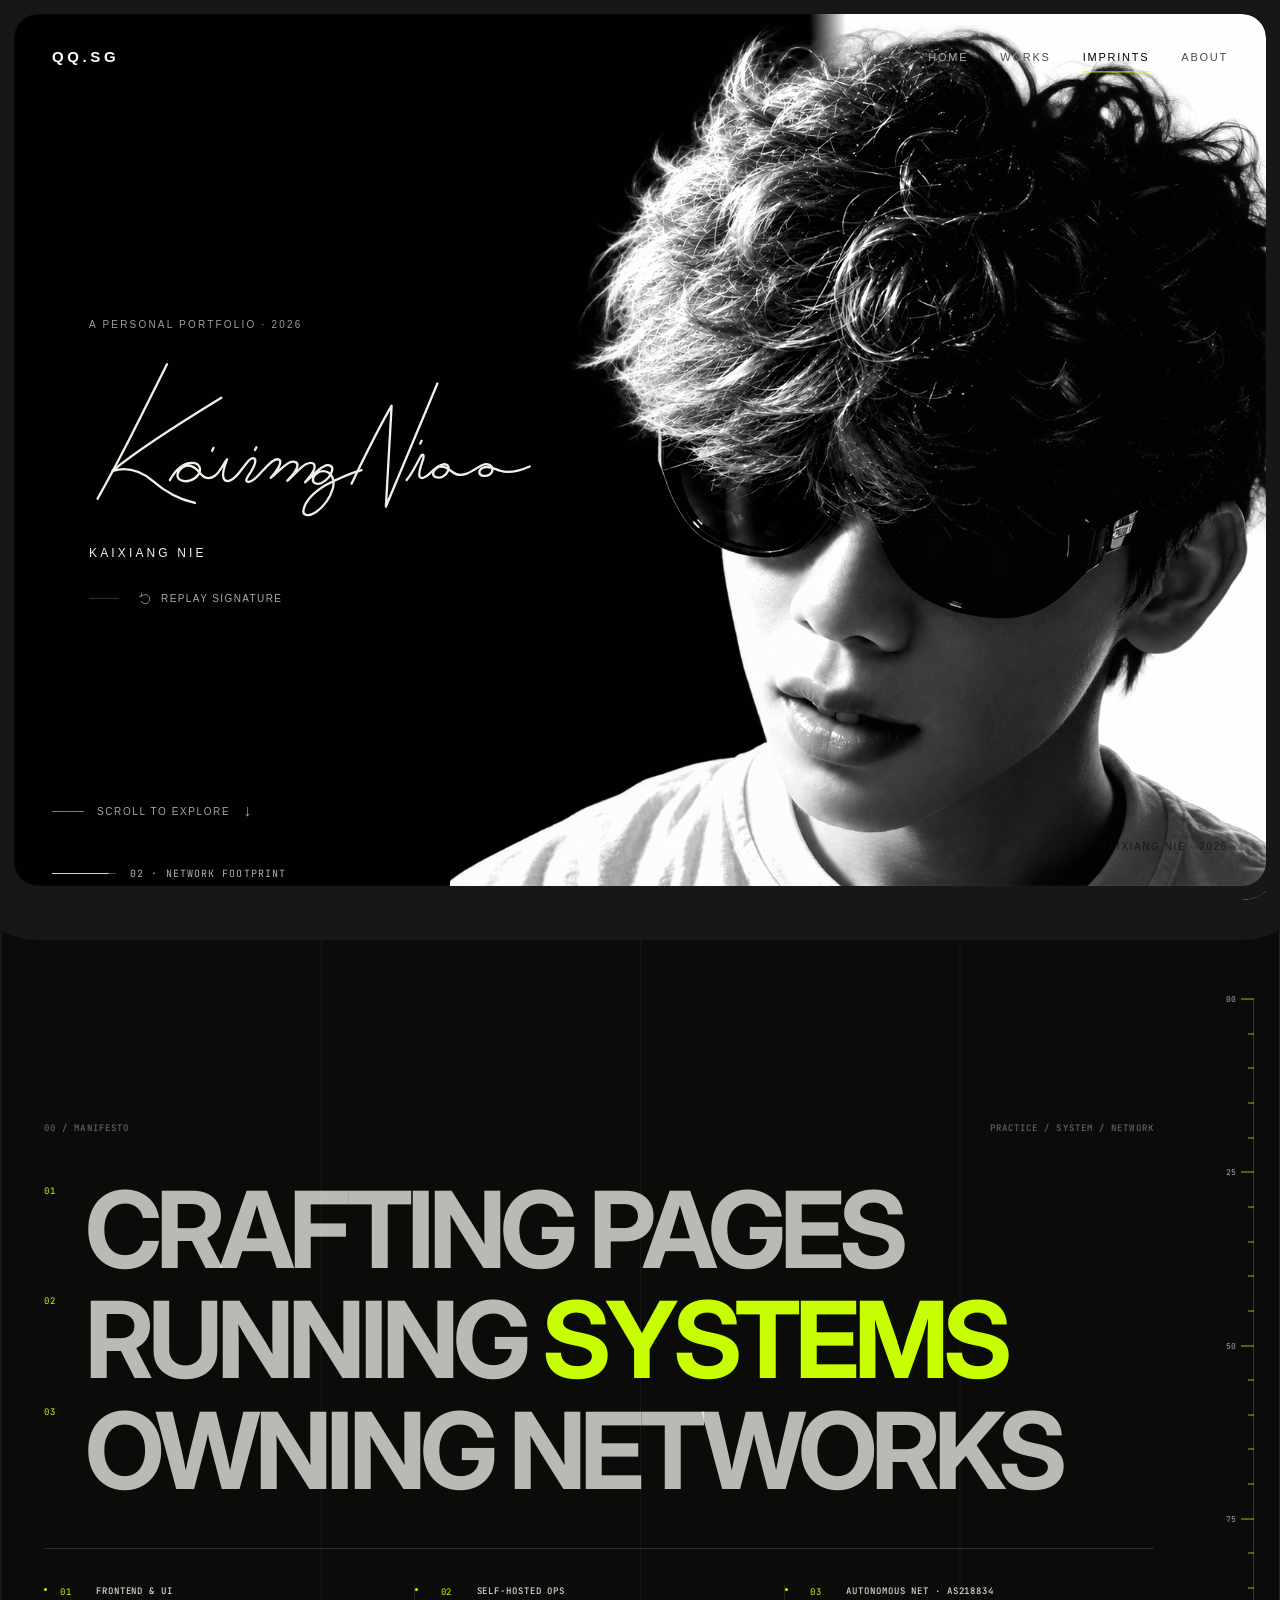
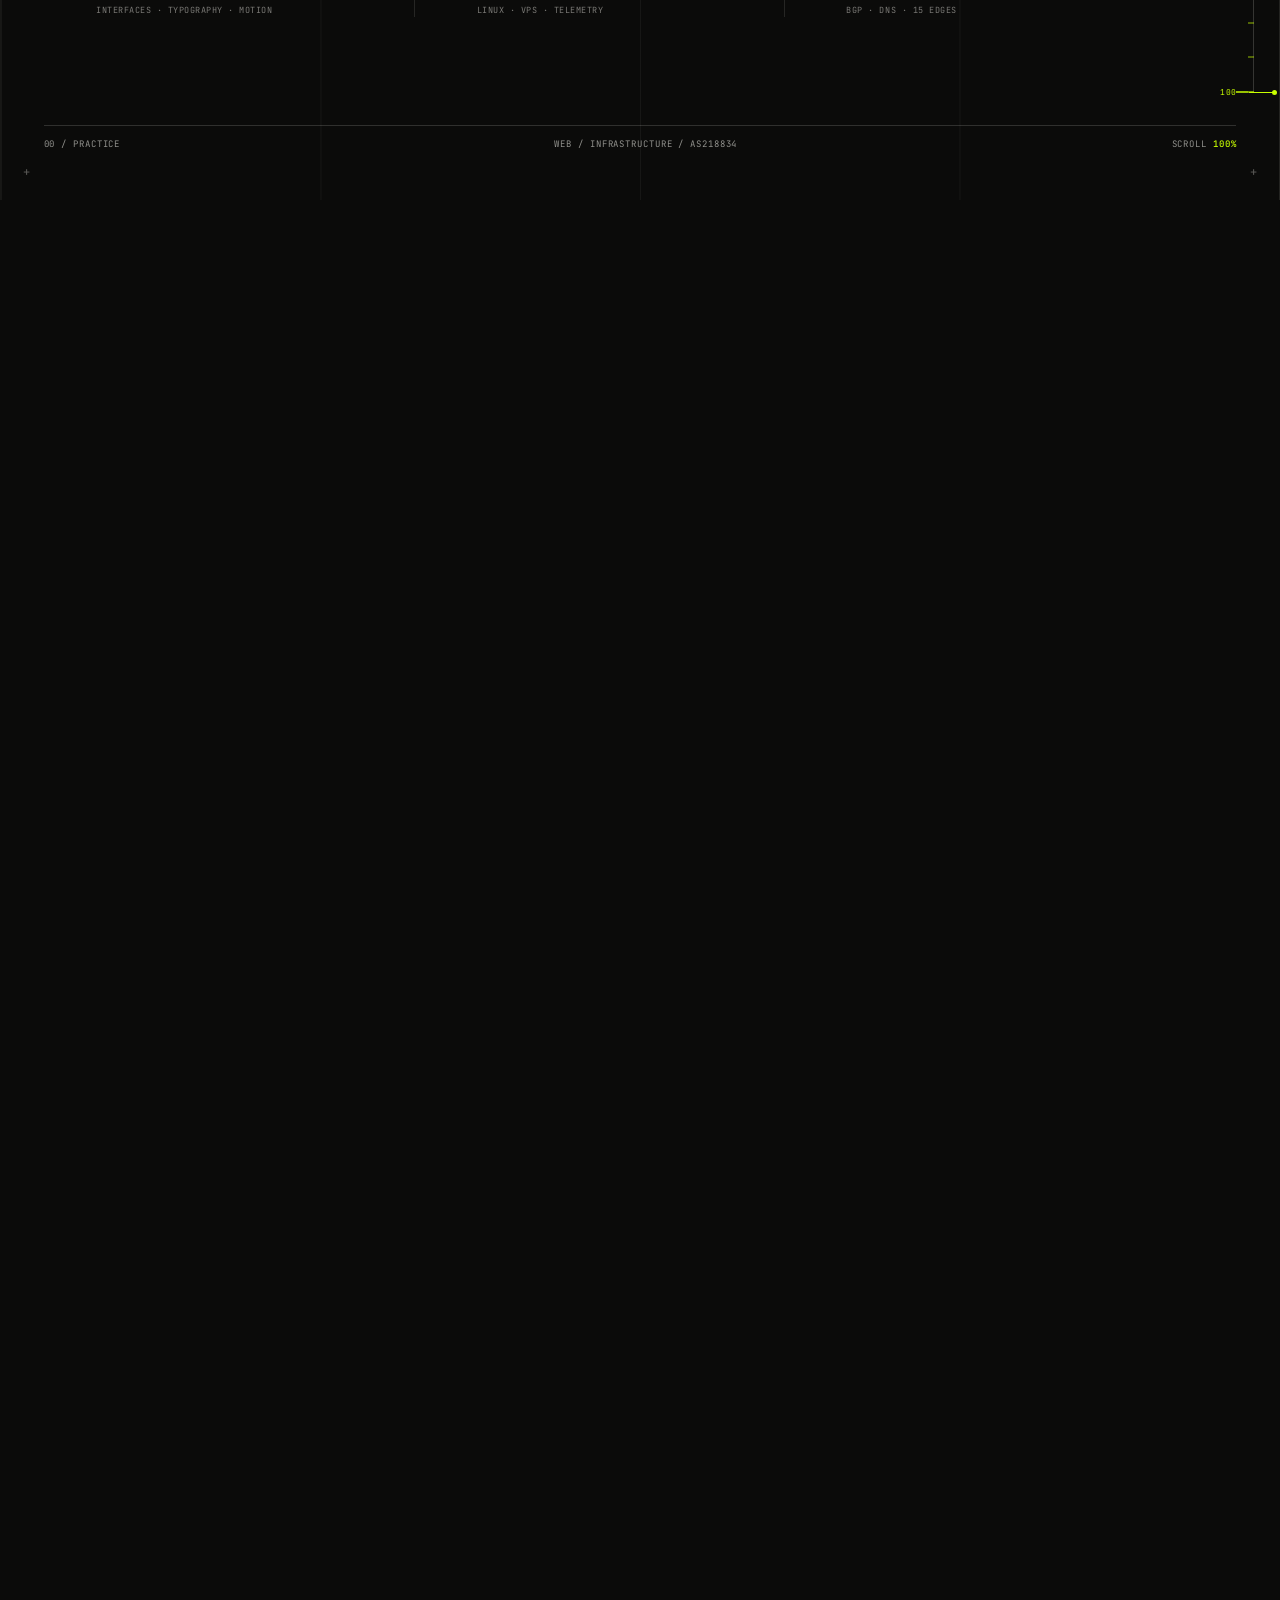
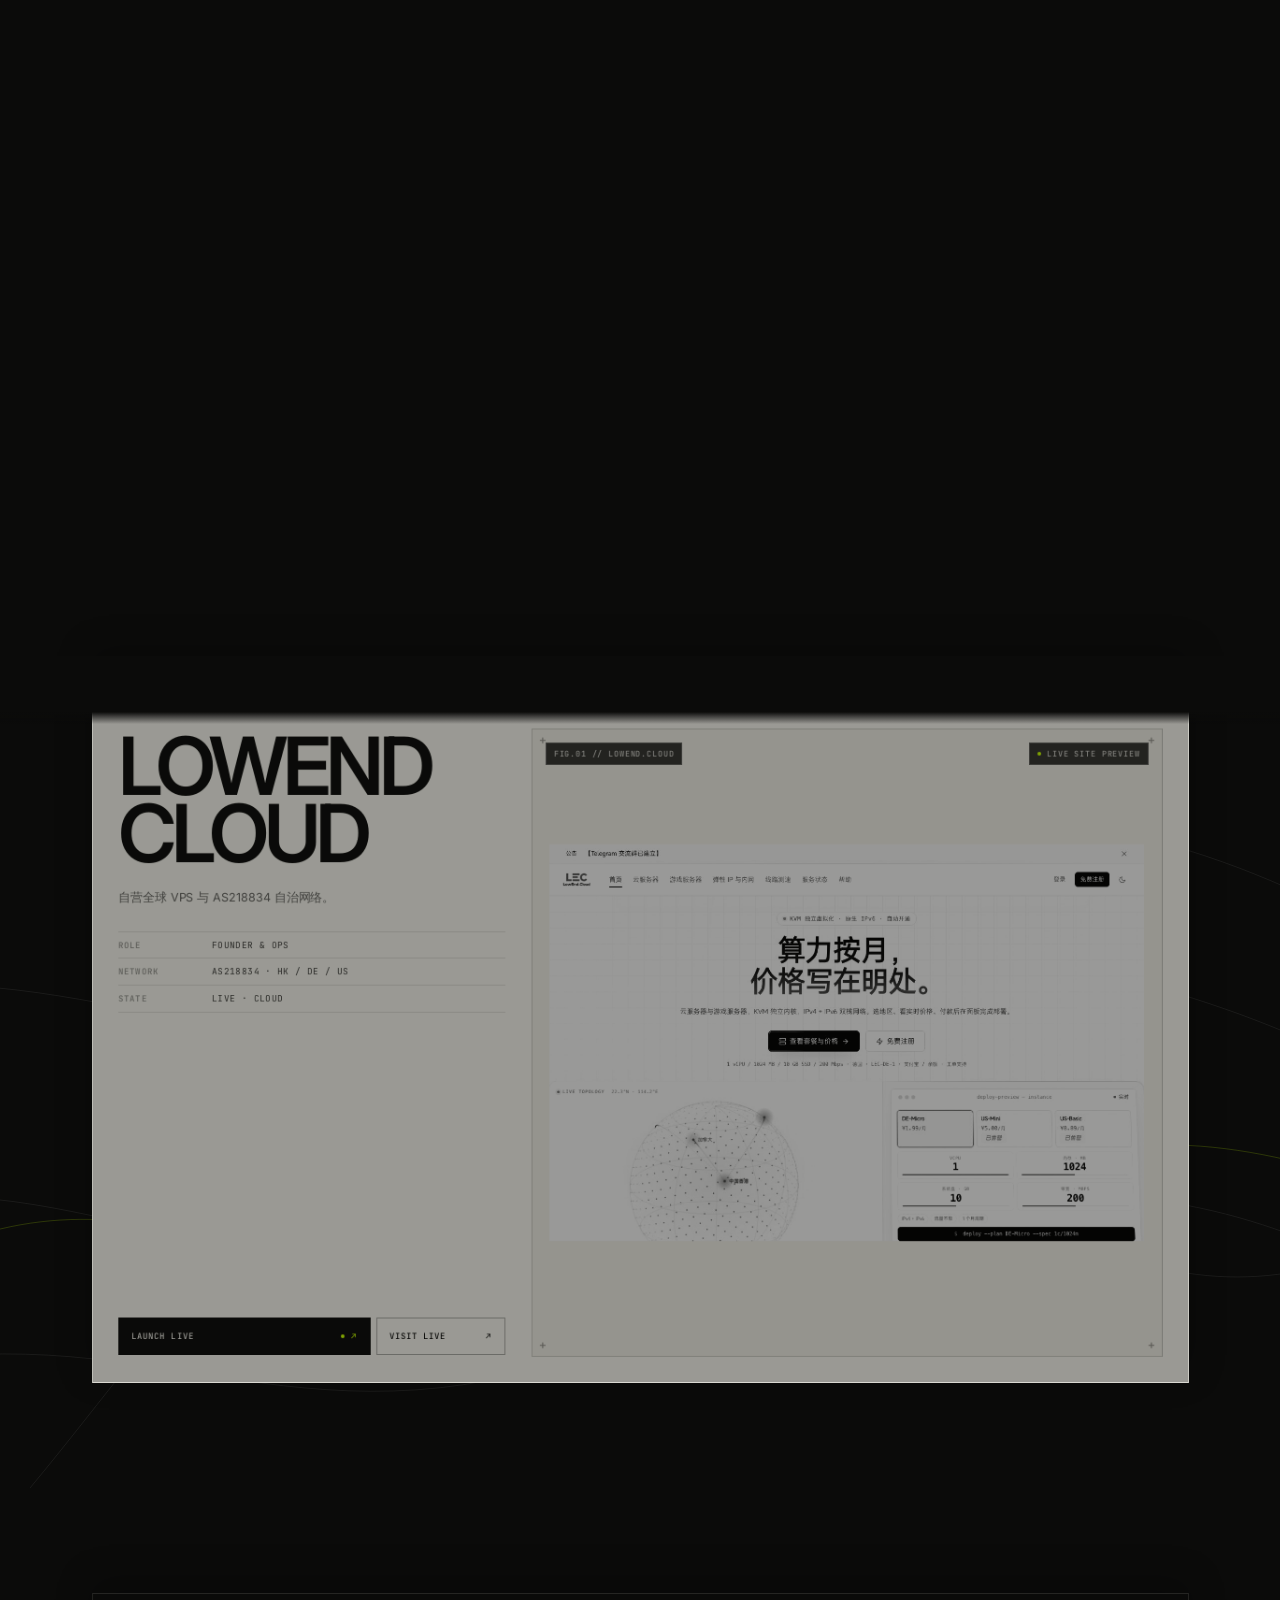
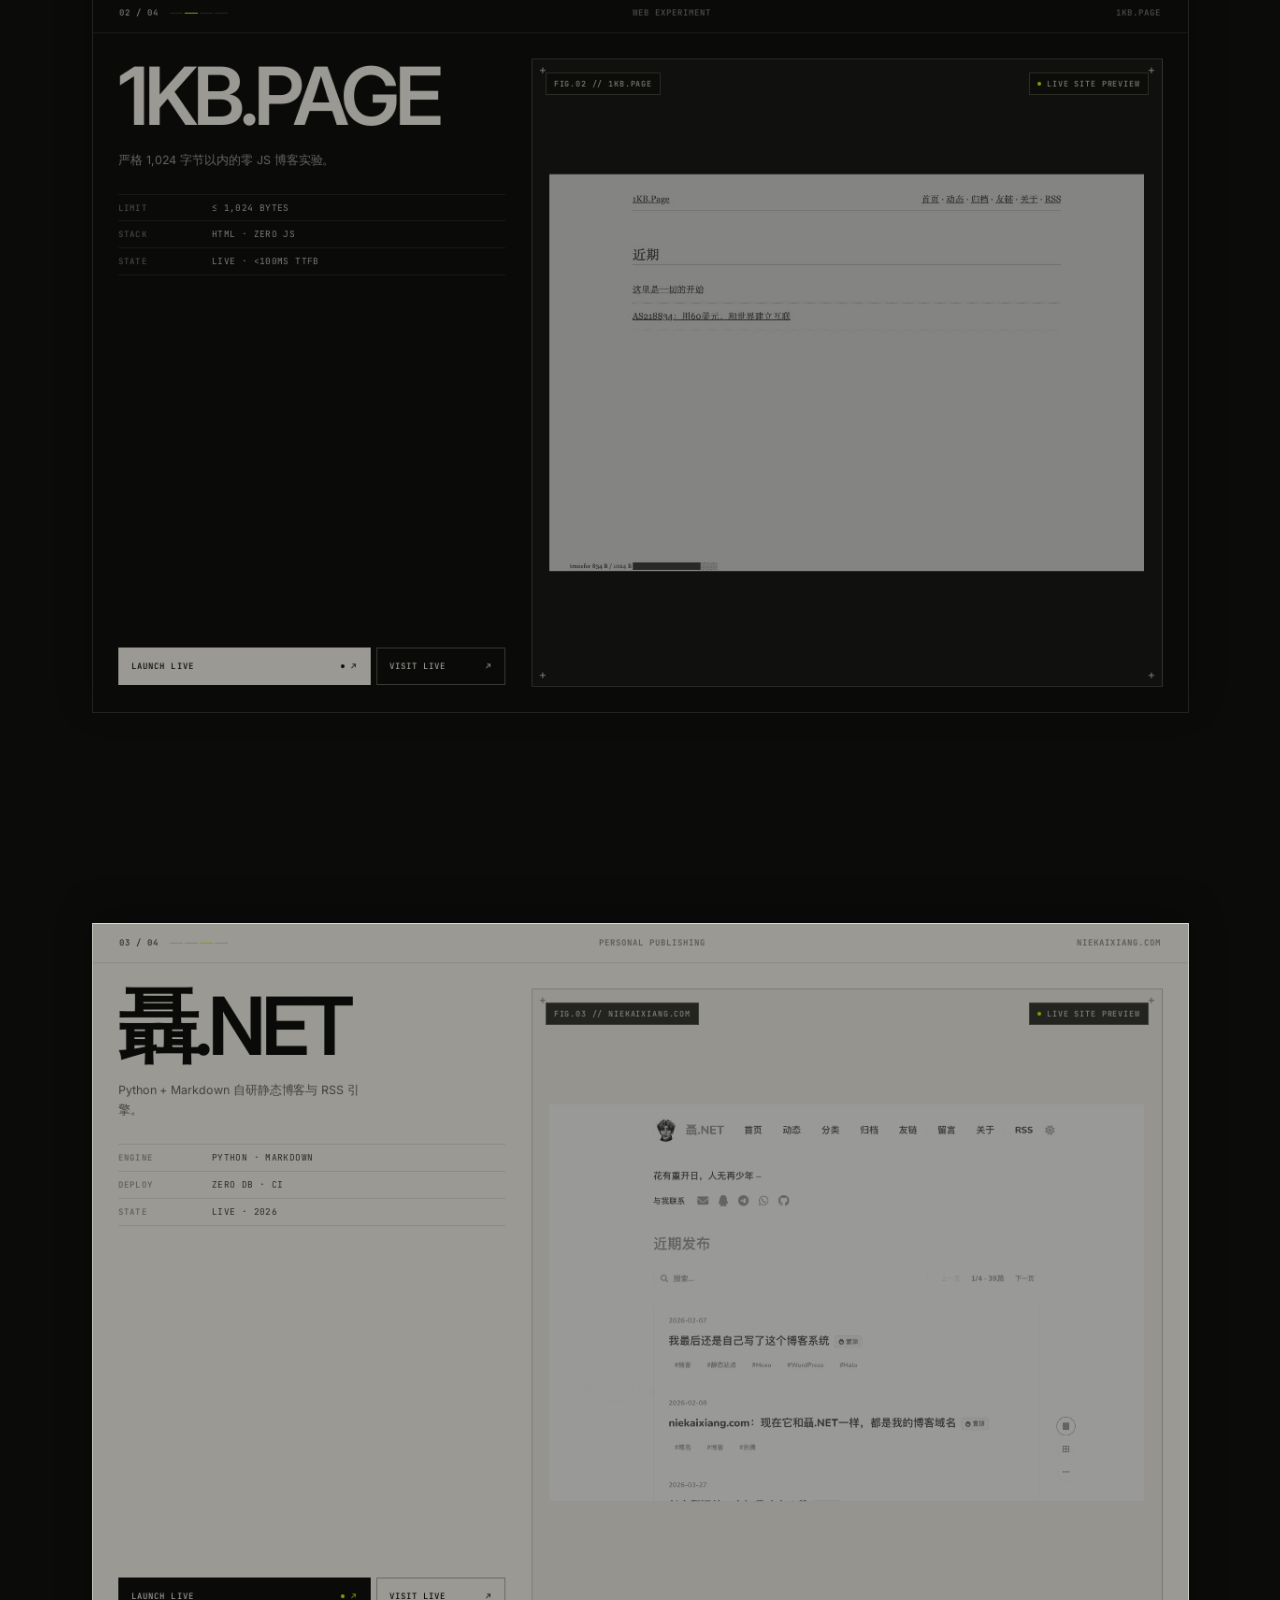
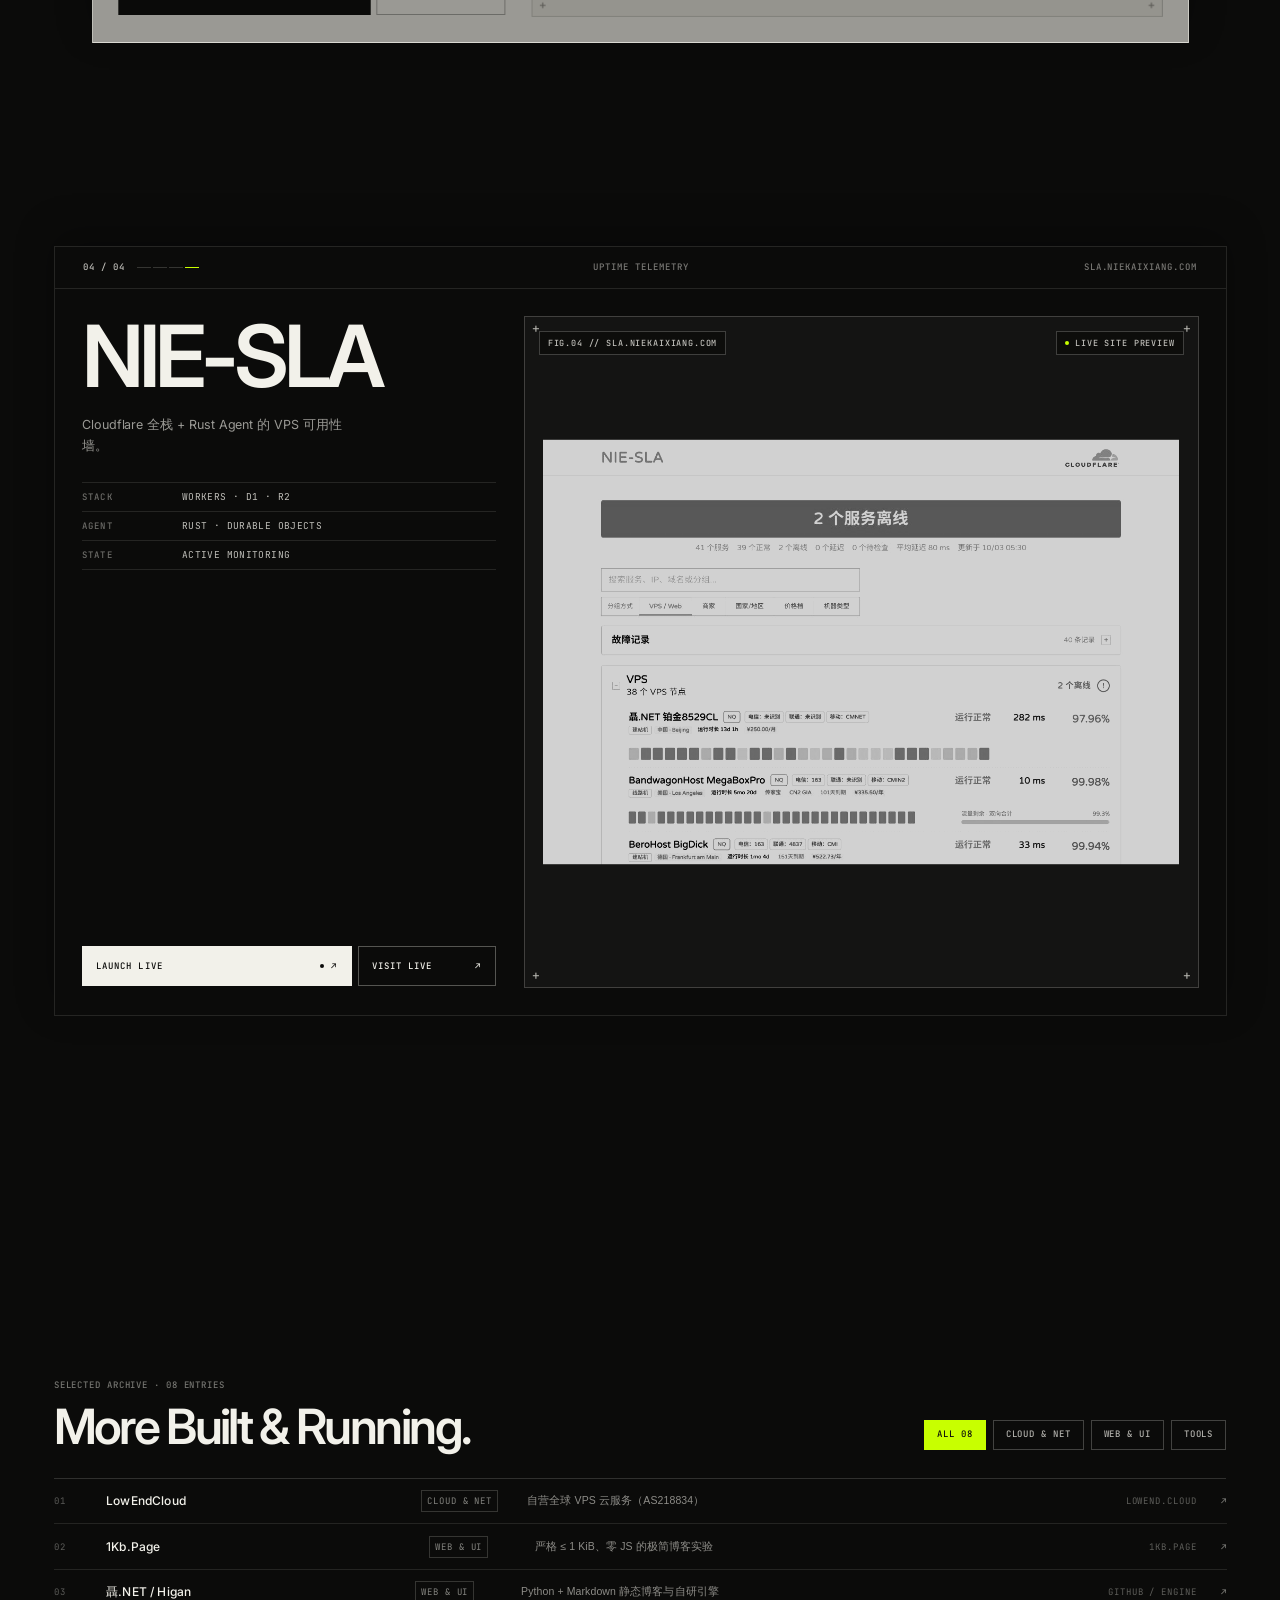
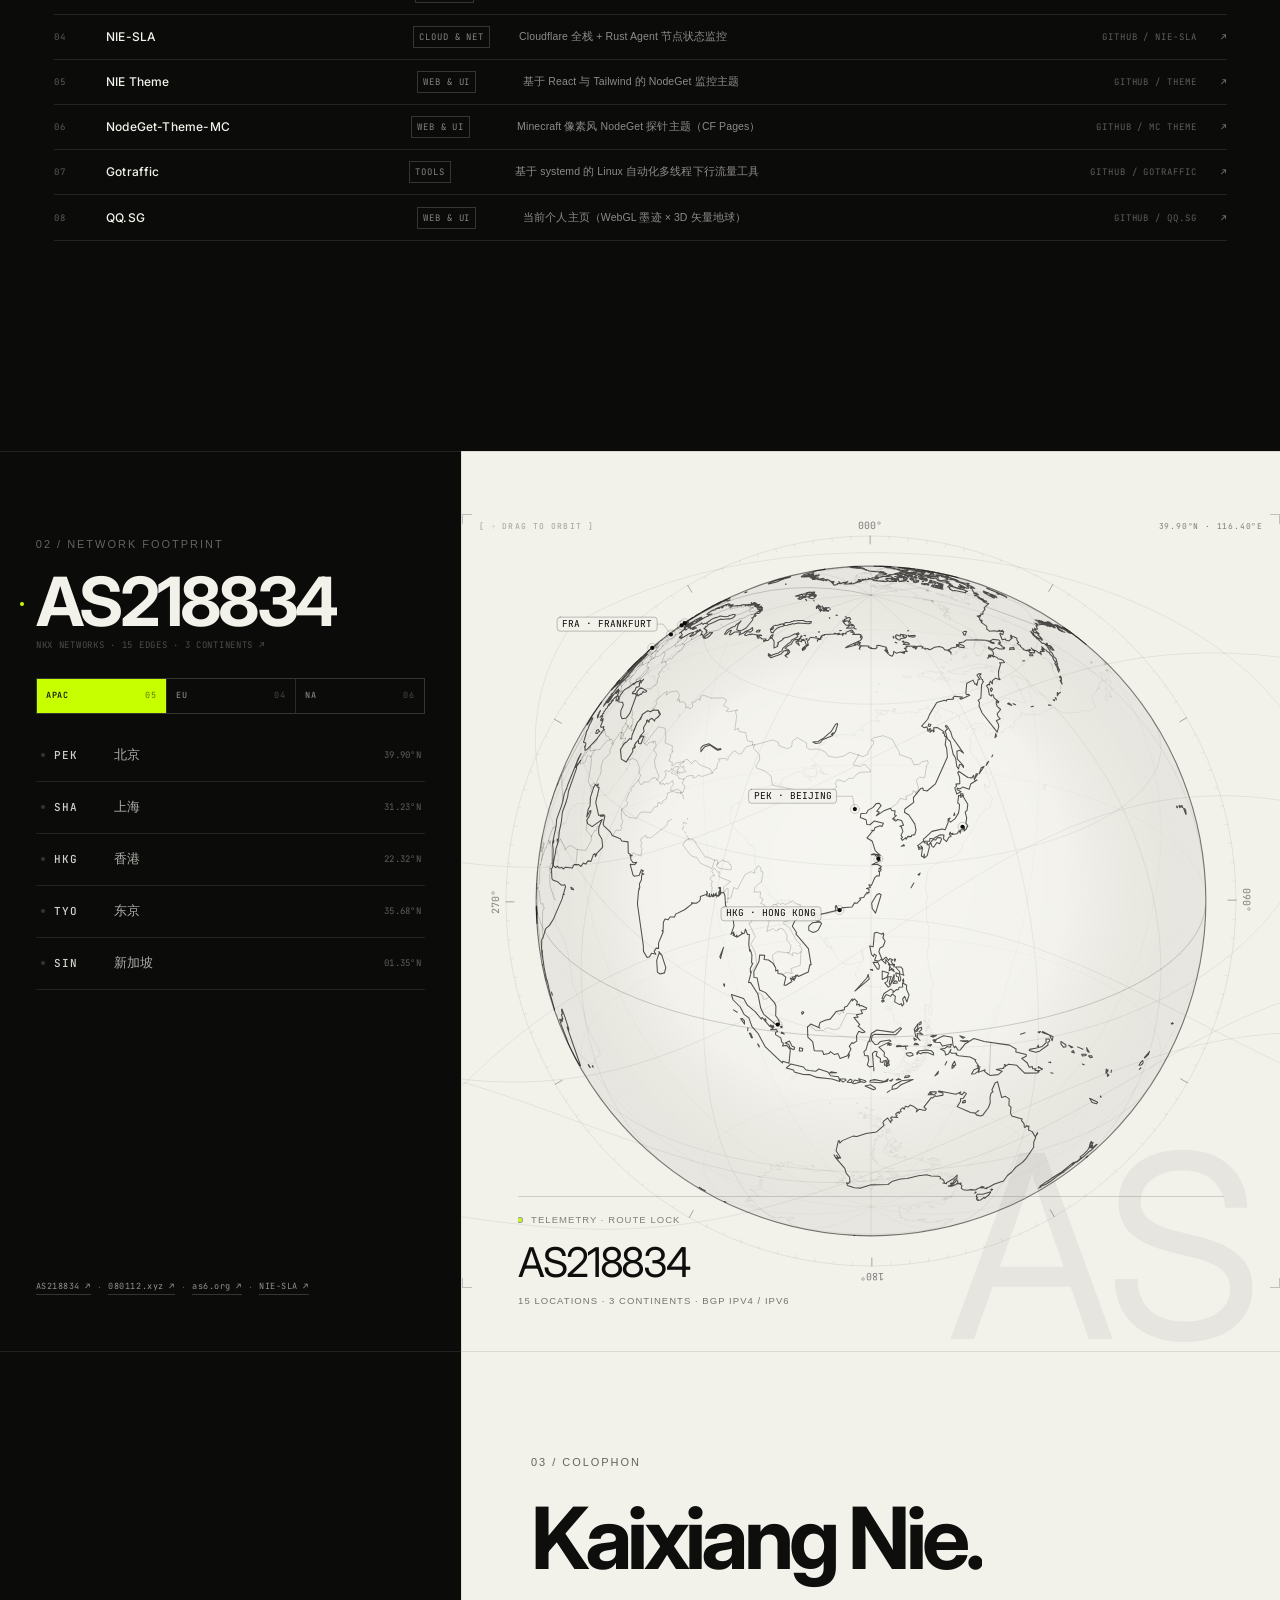
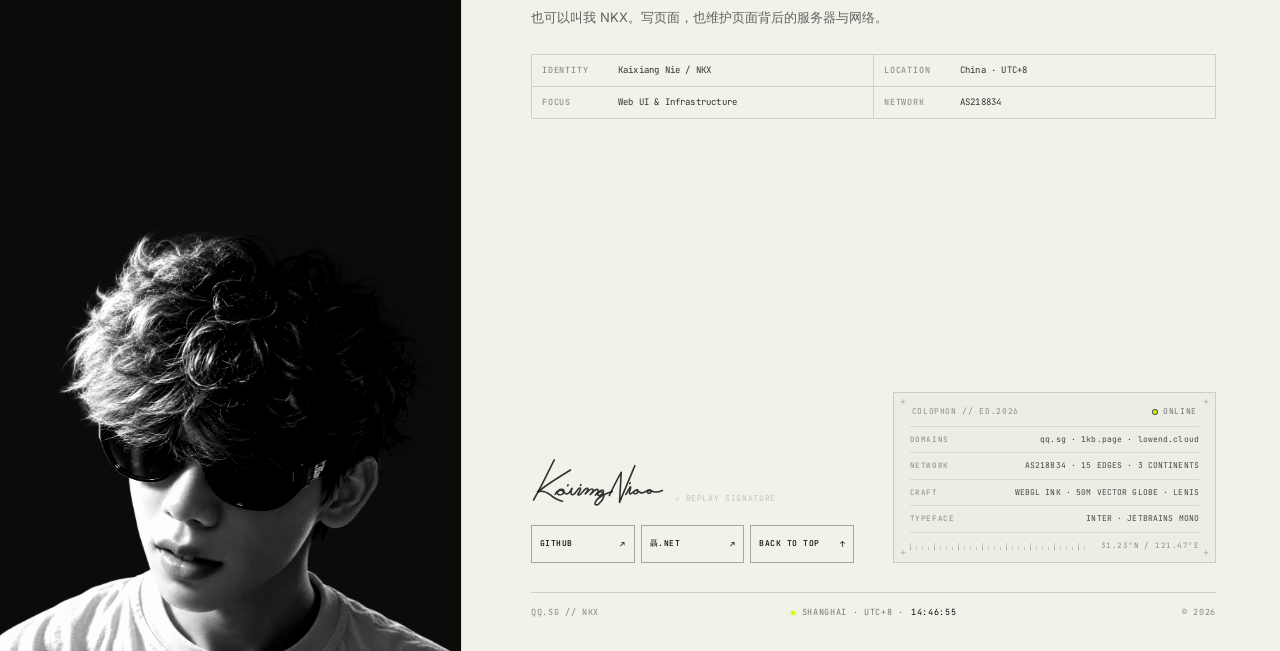
==== commit bd12e0e4: "Guard coastline subpaths at sphere horizon" ====
--- a/index.html
+++ b/index.html
@@ -9,9 +9,9 @@
   <link rel="preconnect" href="https://fonts.googleapis.com">
   <link rel="preconnect" href="https://fonts.gstatic.com" crossorigin>
   <link rel="stylesheet" href="https://fonts.googleapis.com/css2?family=Inter:wght@400;500;600;700&family=JetBrains+Mono:wght@400;500;600&display=swap">
-  <link rel="stylesheet" href="scroll.css?v=20261126i">
-  <link rel="stylesheet" href="portrait-fx.css?v=20261126i">
-  <link rel="stylesheet" href="aesthetic-pass.css?v=20261126i">
+  <link rel="stylesheet" href="scroll.css?v=20261126j">
+  <link rel="stylesheet" href="portrait-fx.css?v=20261126j">
+  <link rel="stylesheet" href="aesthetic-pass.css?v=20261126j">
 </head>
 <body class="cinema-edition">
   <div class="preloader" id="preloader" aria-hidden="true">
@@ -504,10 +504,10 @@
   <div class="frame" aria-hidden="true"></div>
   <div class="gallery-cursor" aria-hidden="true"><span class="gallery-cursor-label"></span></div>
 
-  <script src="vendor/lenis.min.js?v=20261126i"></script>
-  <script src="world-coastlines.js?v=20261126i"></script>
-  <script src="site.js?v=20261126i"></script>
-  <script src="portrait-fx.js?v=20261126i"></script>
-  <script src="hero-ink-fx.js?v=20261126i"></script>
+  <script src="vendor/lenis.min.js?v=20261126j"></script>
+  <script src="world-coastlines.js?v=20261126j"></script>
+  <script src="site.js?v=20261126j"></script>
+  <script src="portrait-fx.js?v=20261126j"></script>
+  <script src="hero-ink-fx.js?v=20261126j"></script>
 </body>
 </html>
--- a/portrait-fx.css
+++ b/portrait-fx.css
@@ -1,4 +1,4 @@
-@import url("mobile-hero.css?v=20261126i");
+@import url("mobile-hero.css?v=20261126j");
 
 /* Homepage portrait ink reveal. Kept isolated from the main layout. */
 #home .hero-canvas{isolation:isolate}
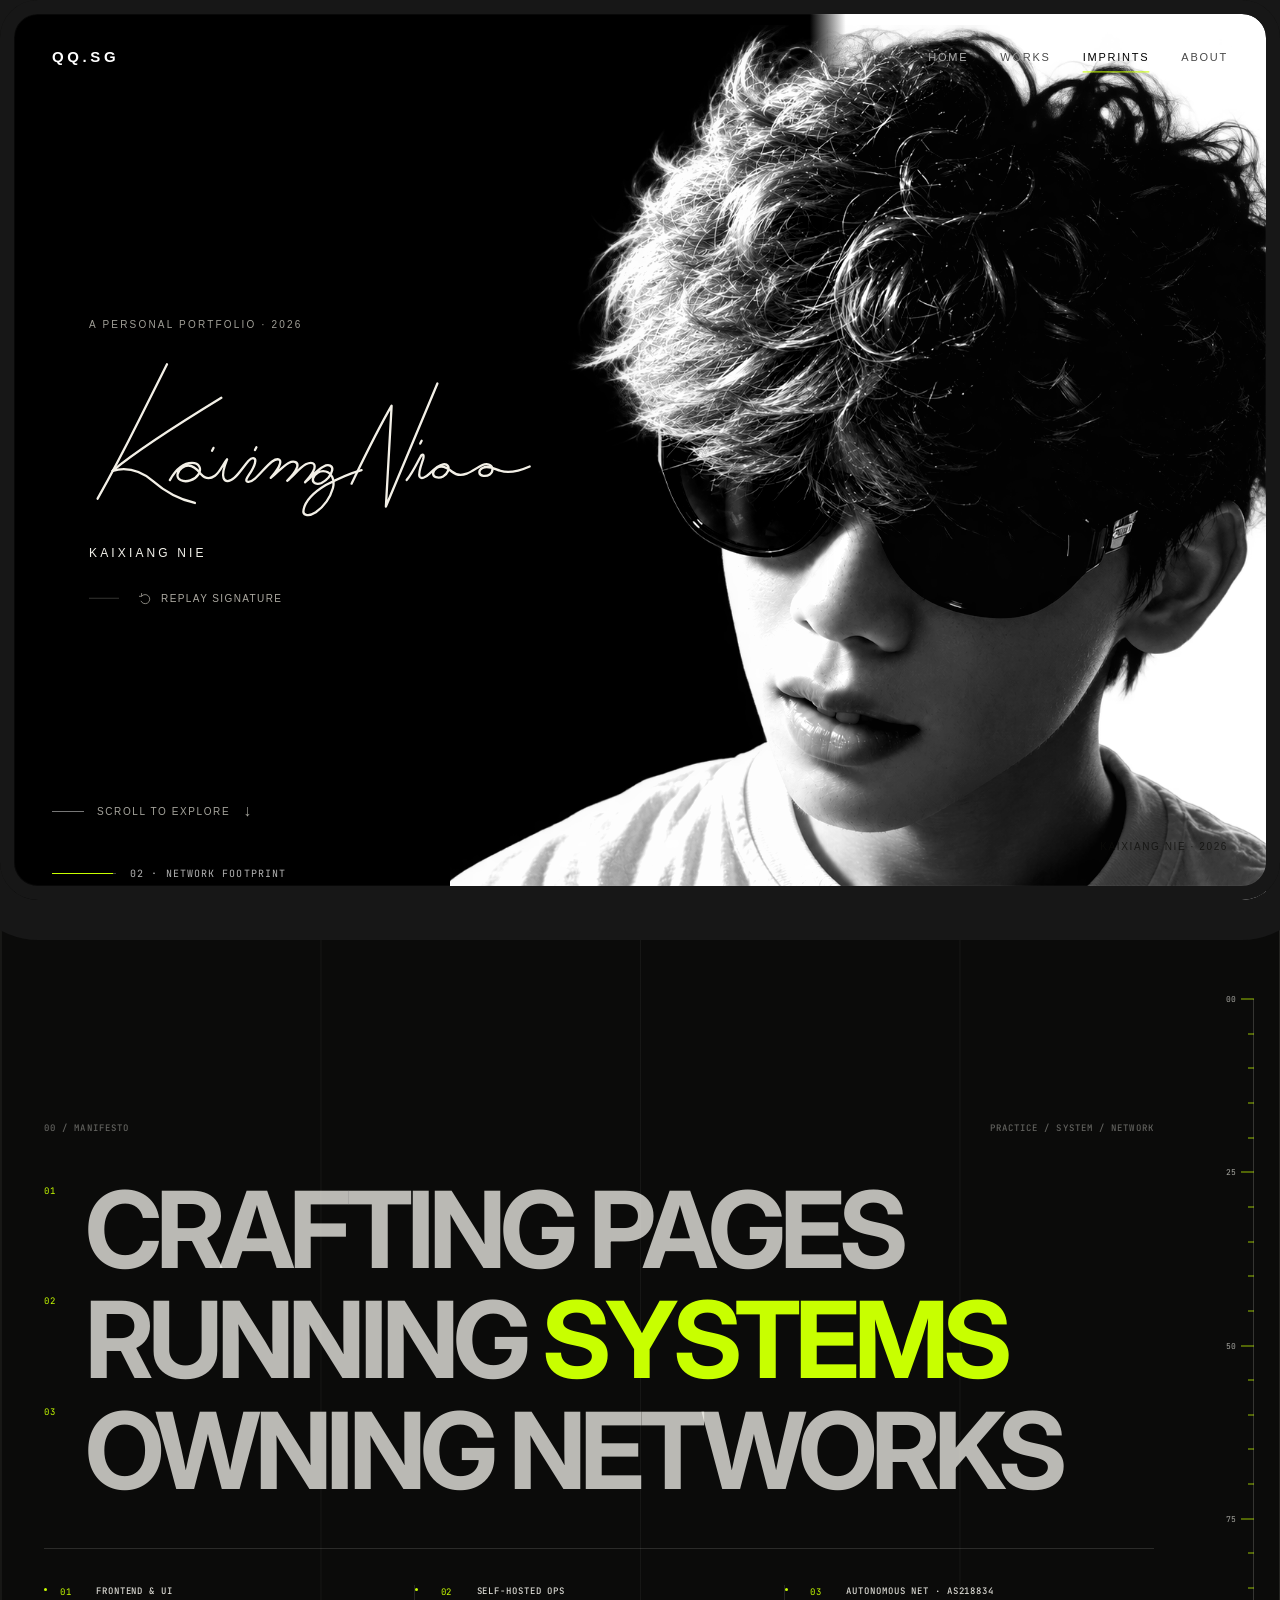
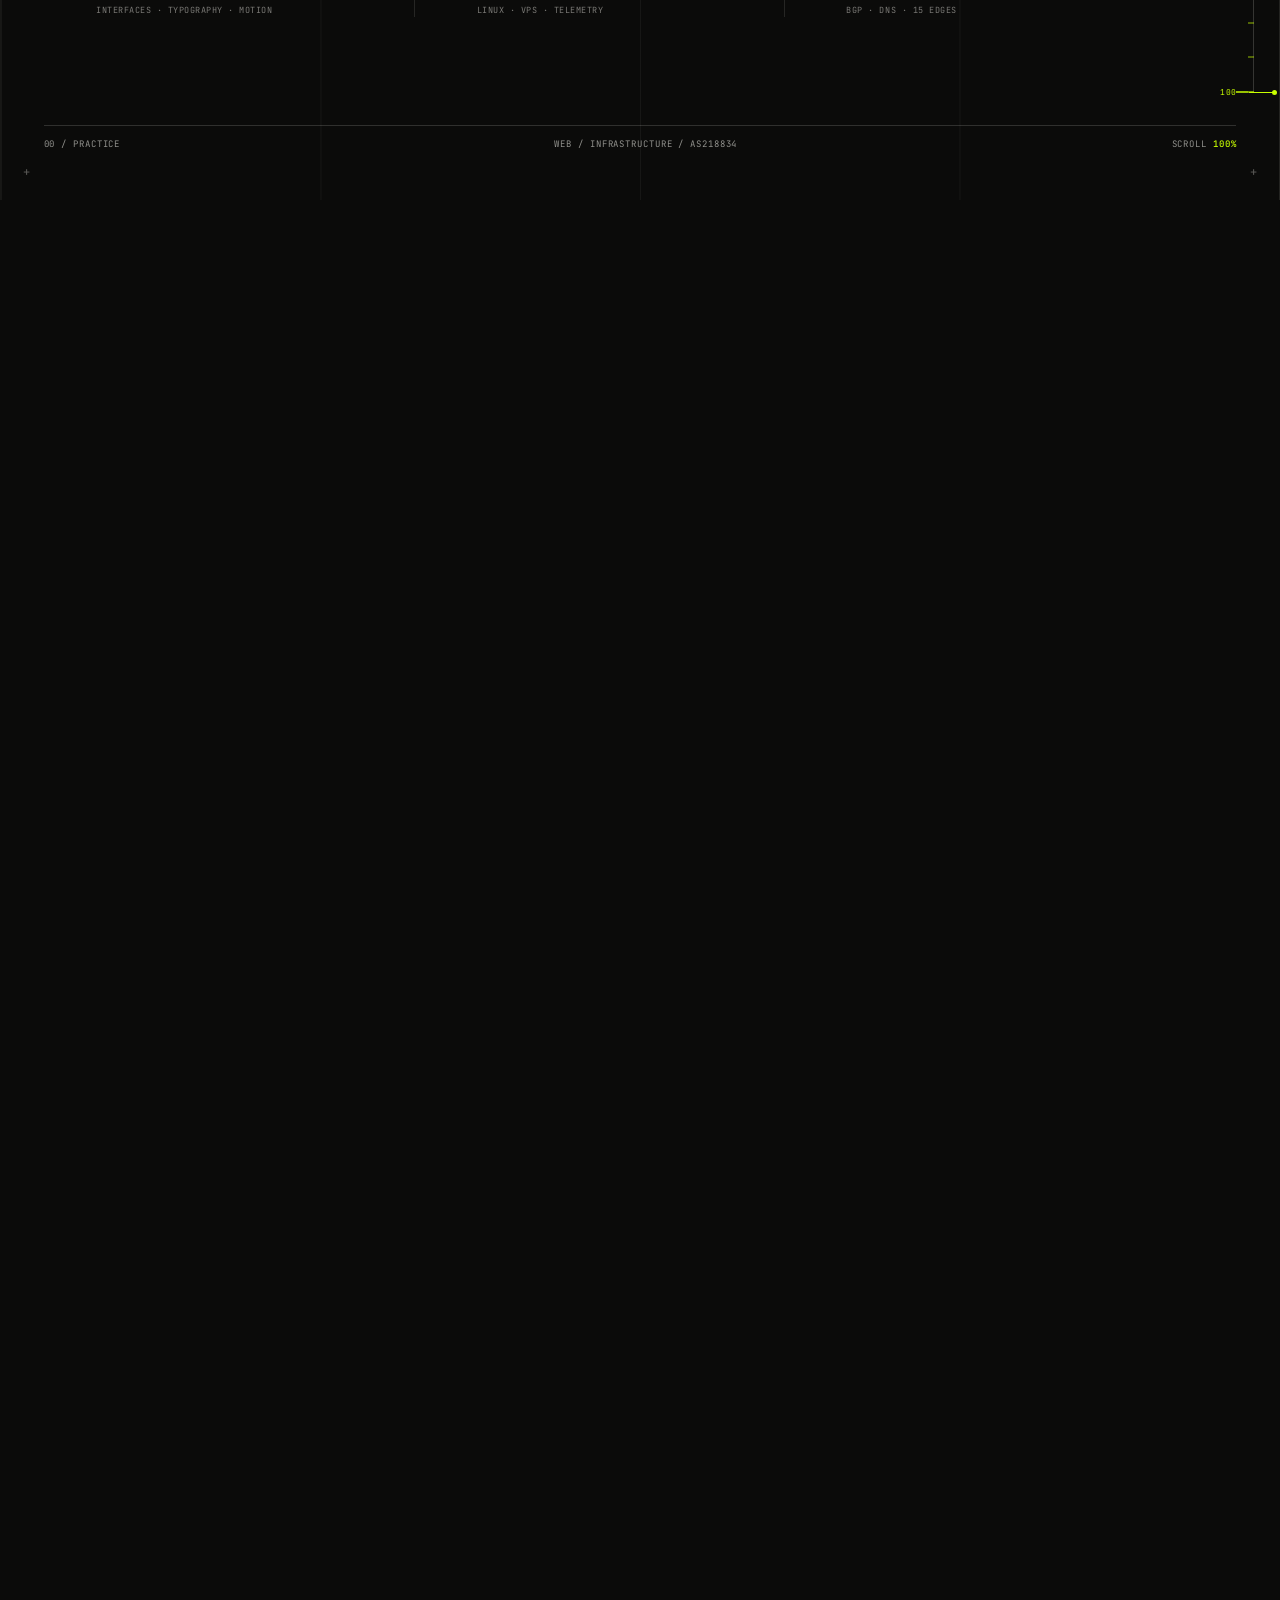
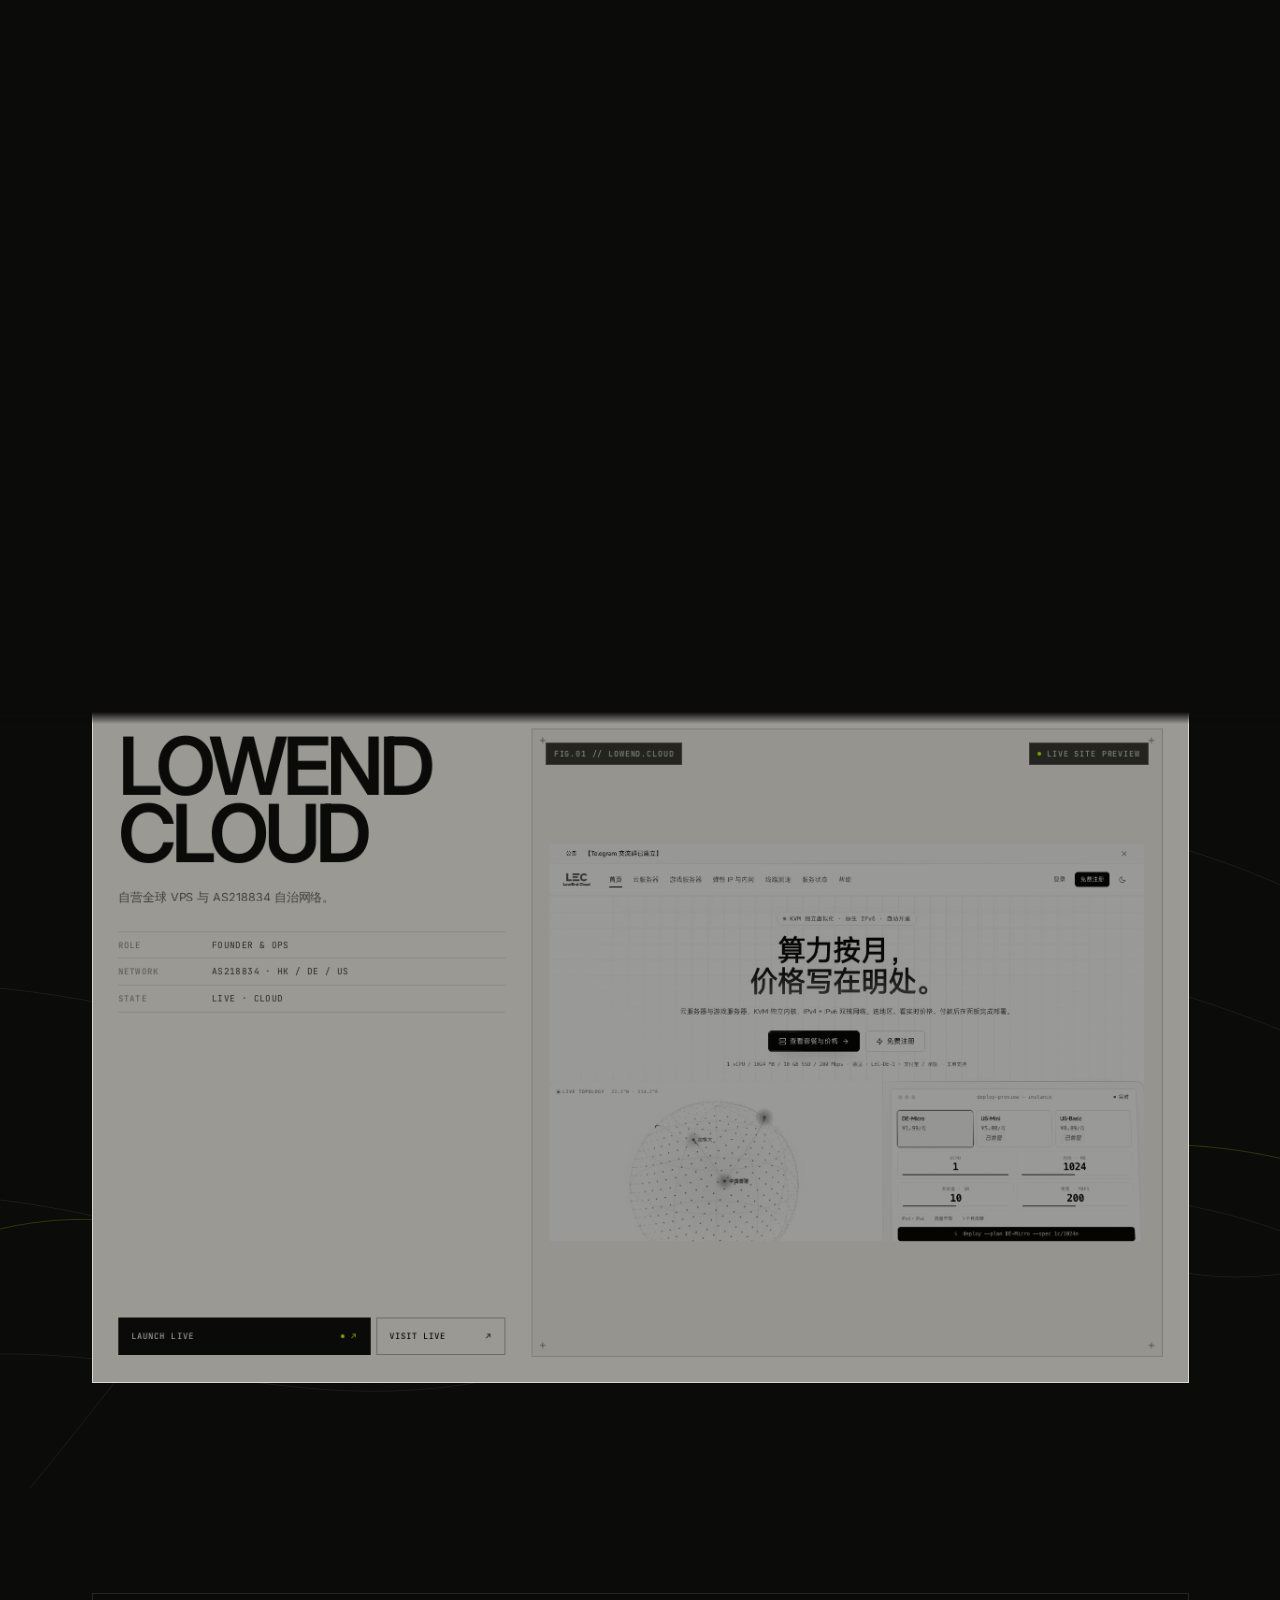
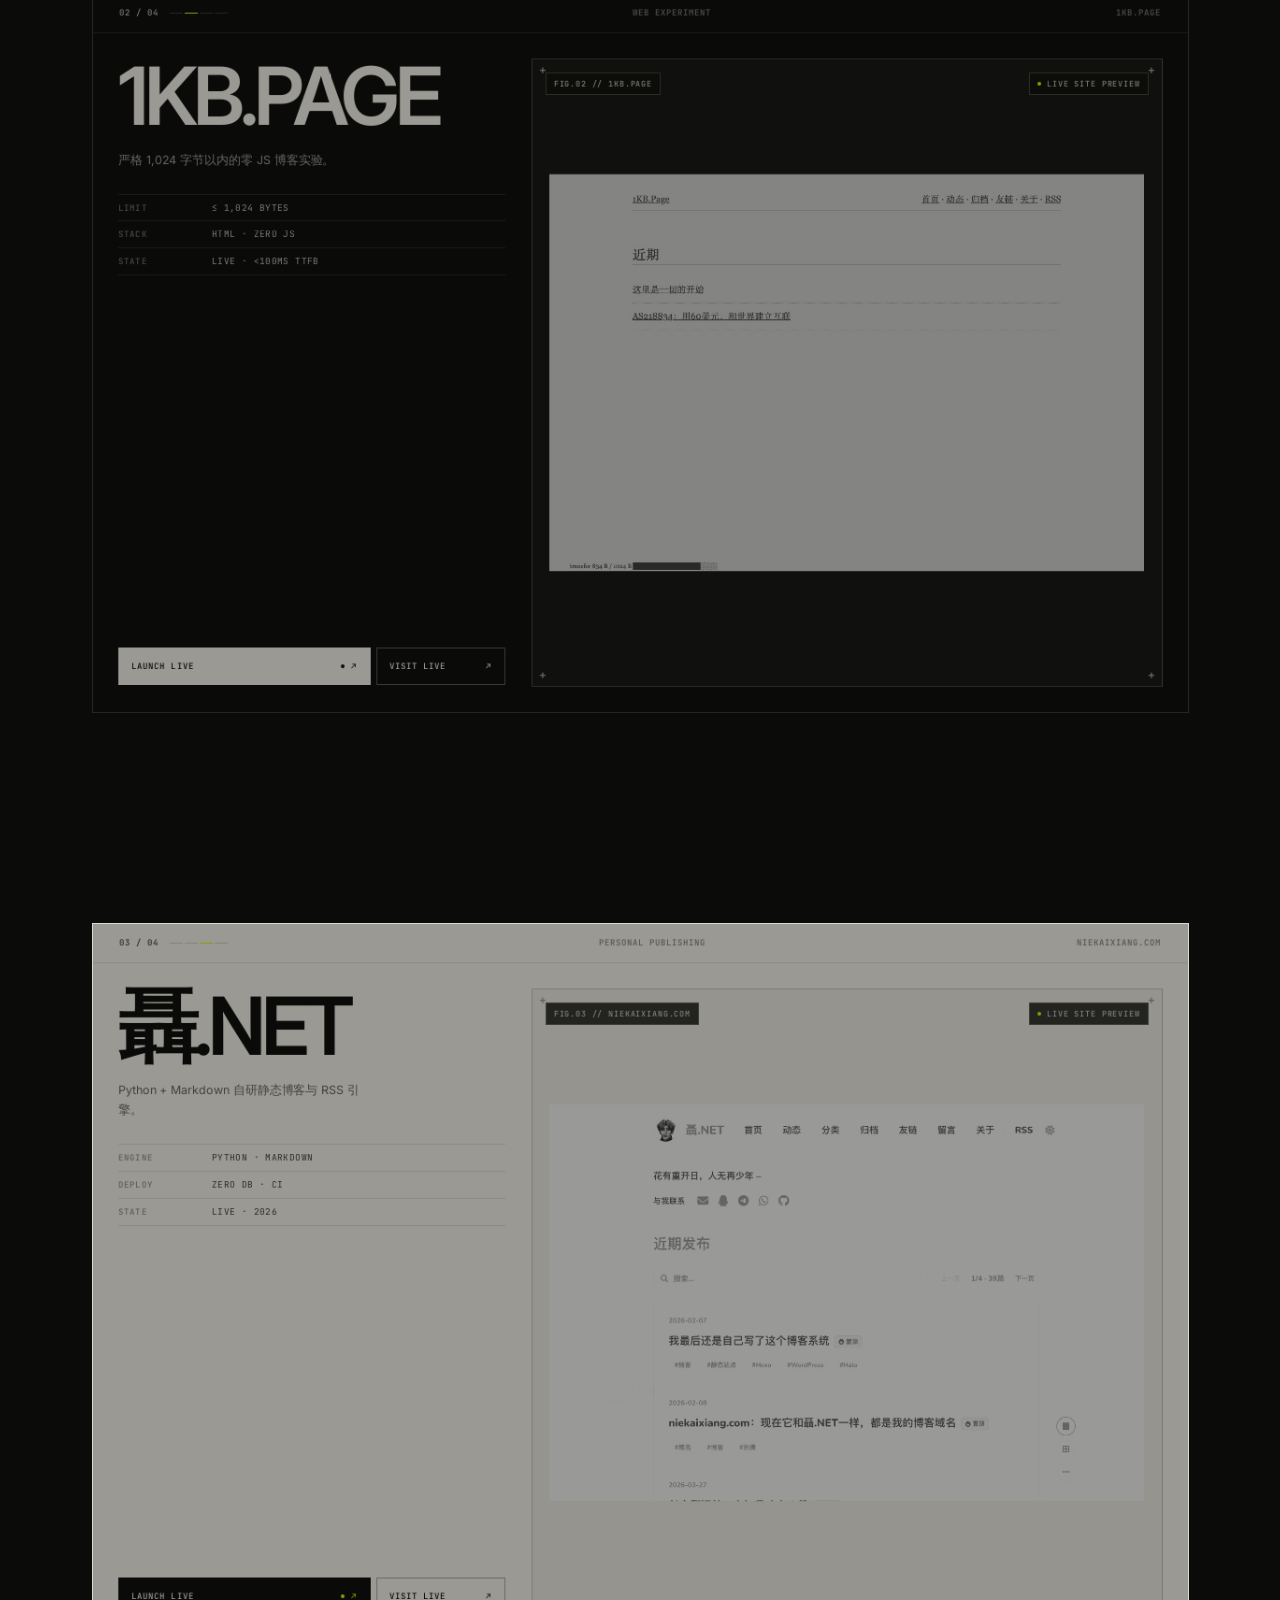
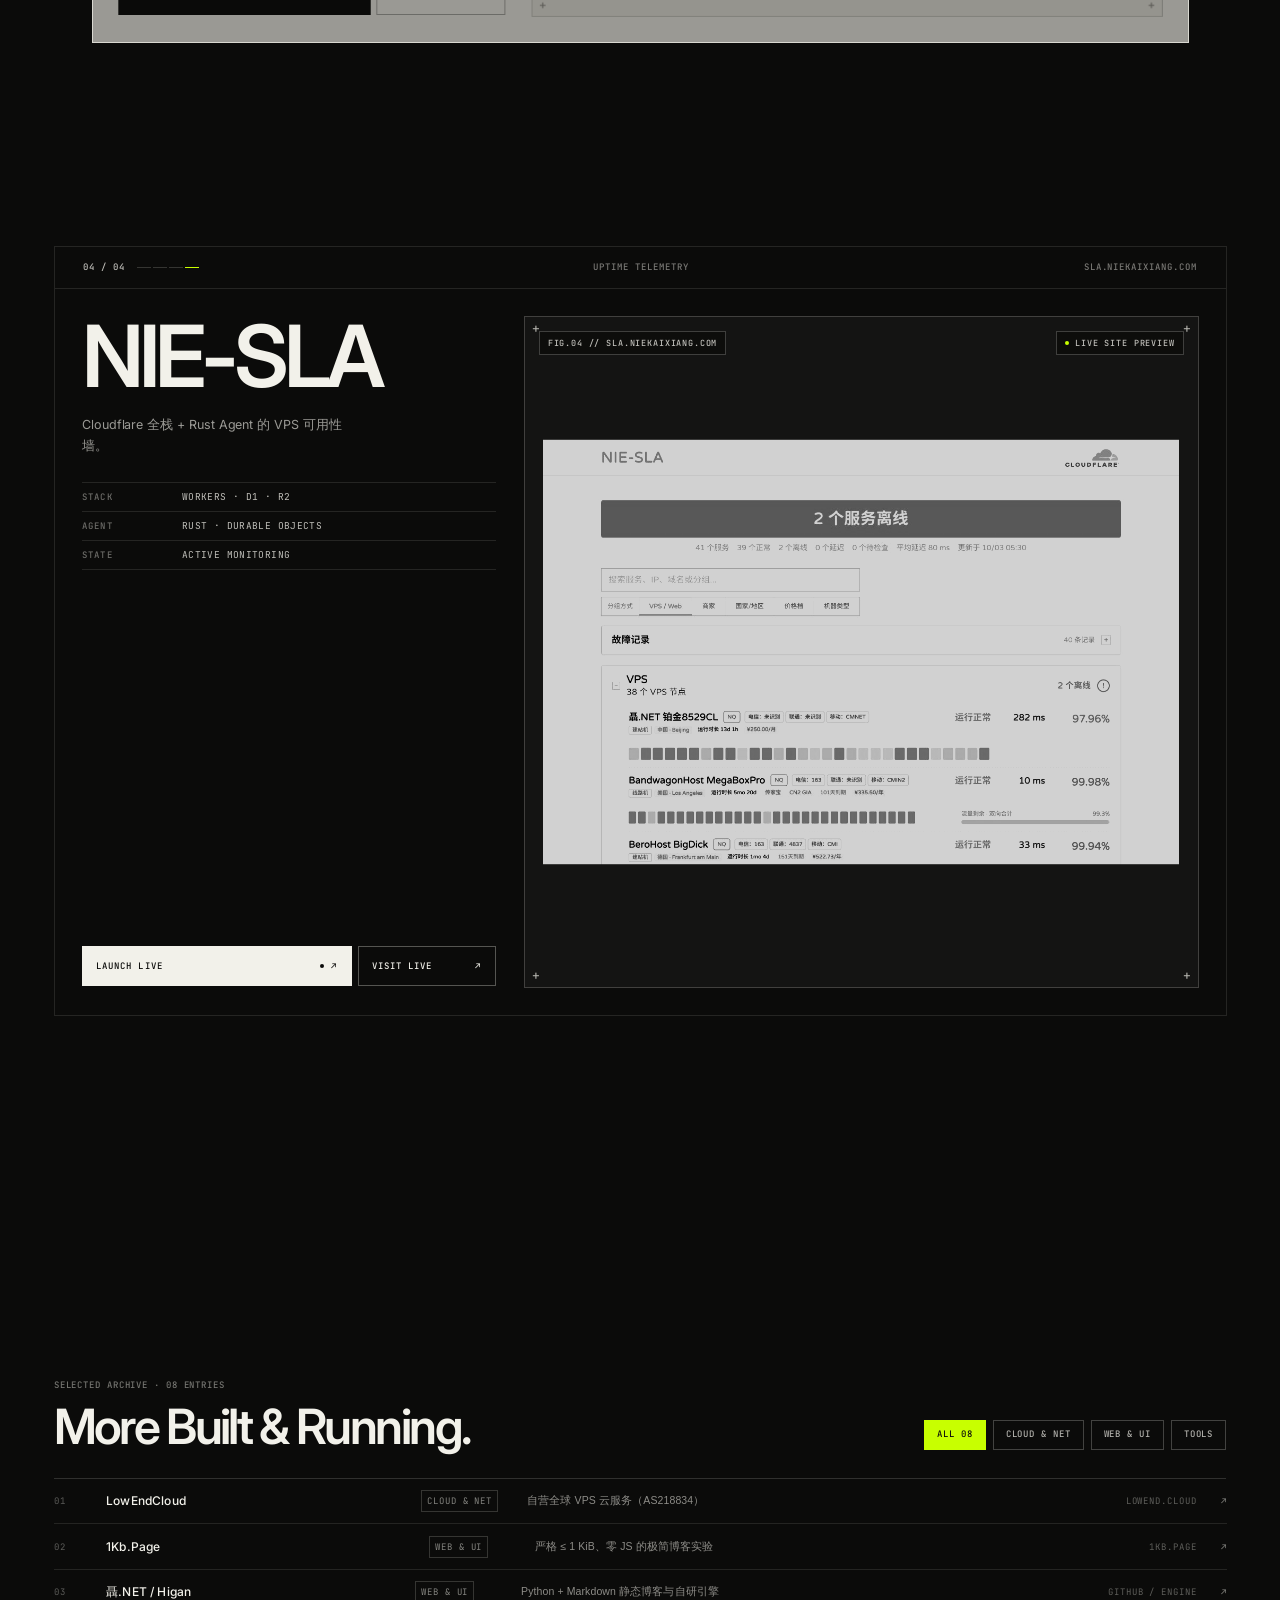
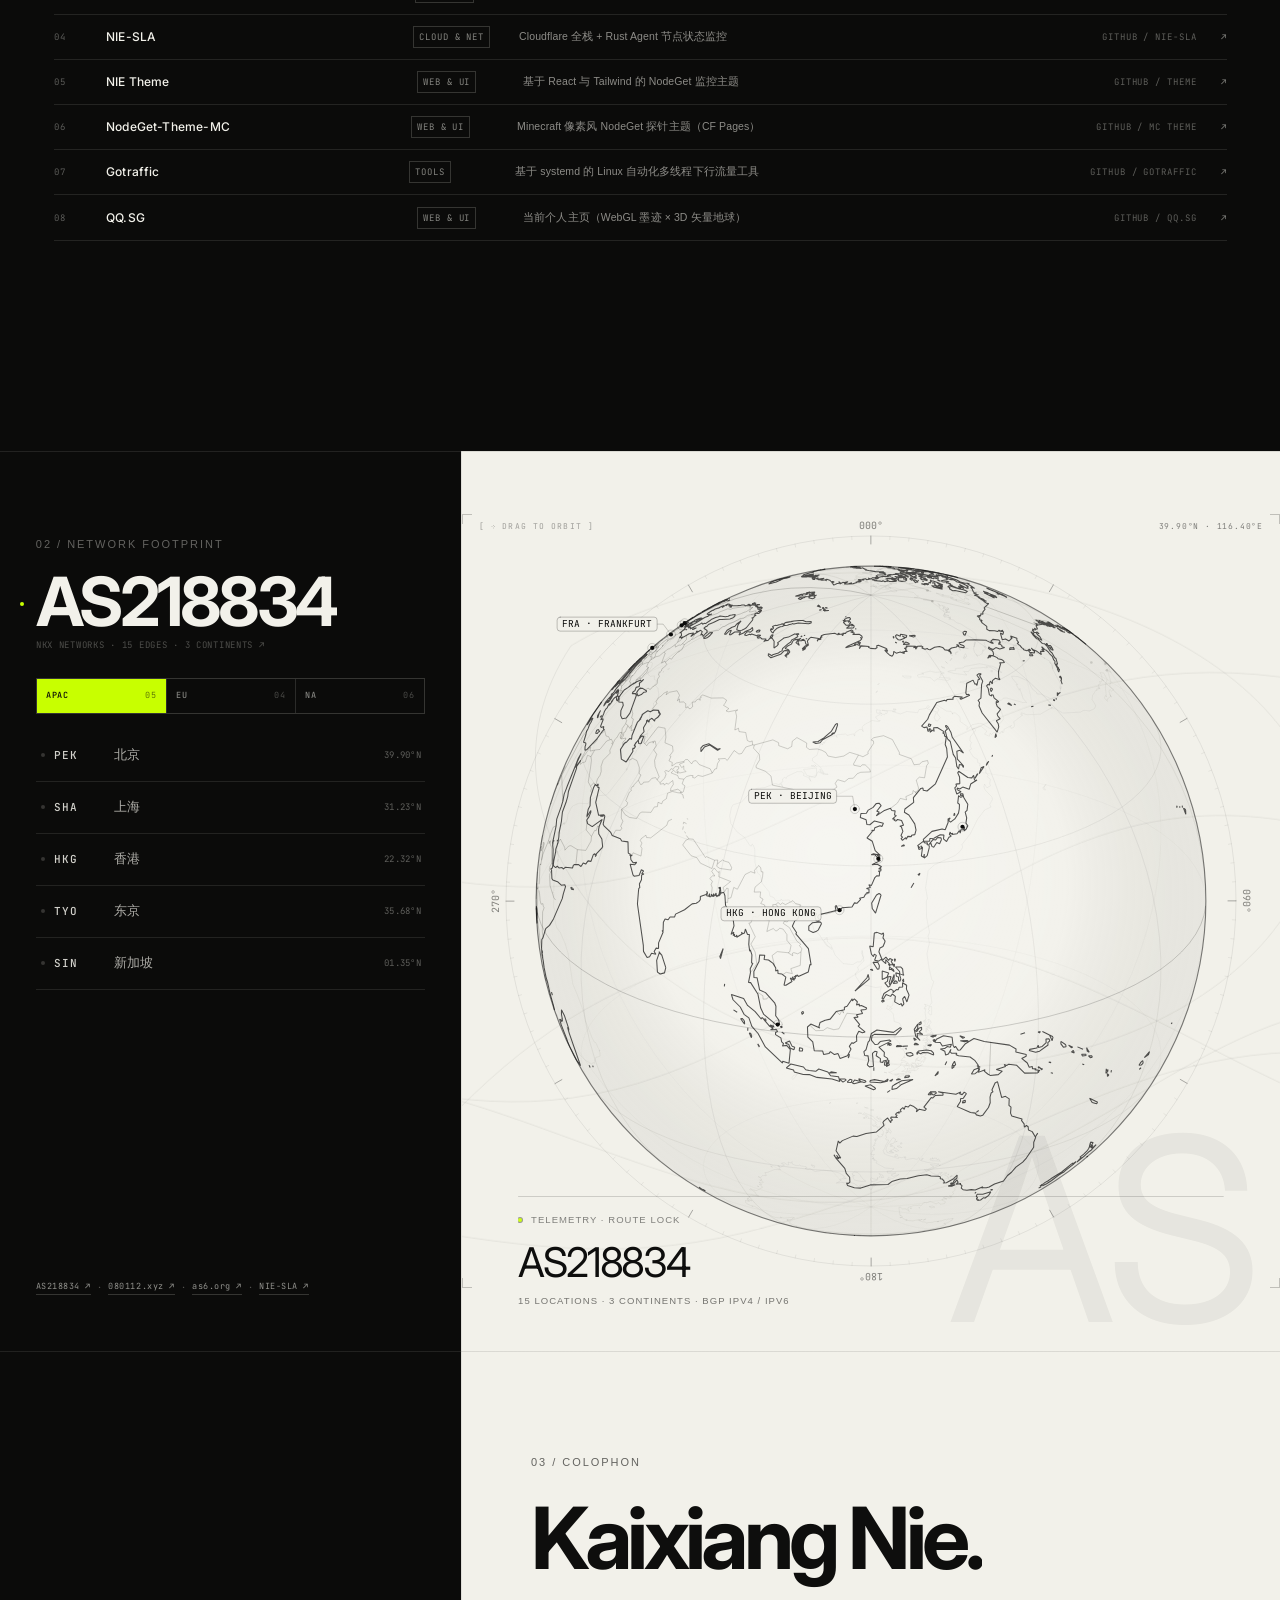
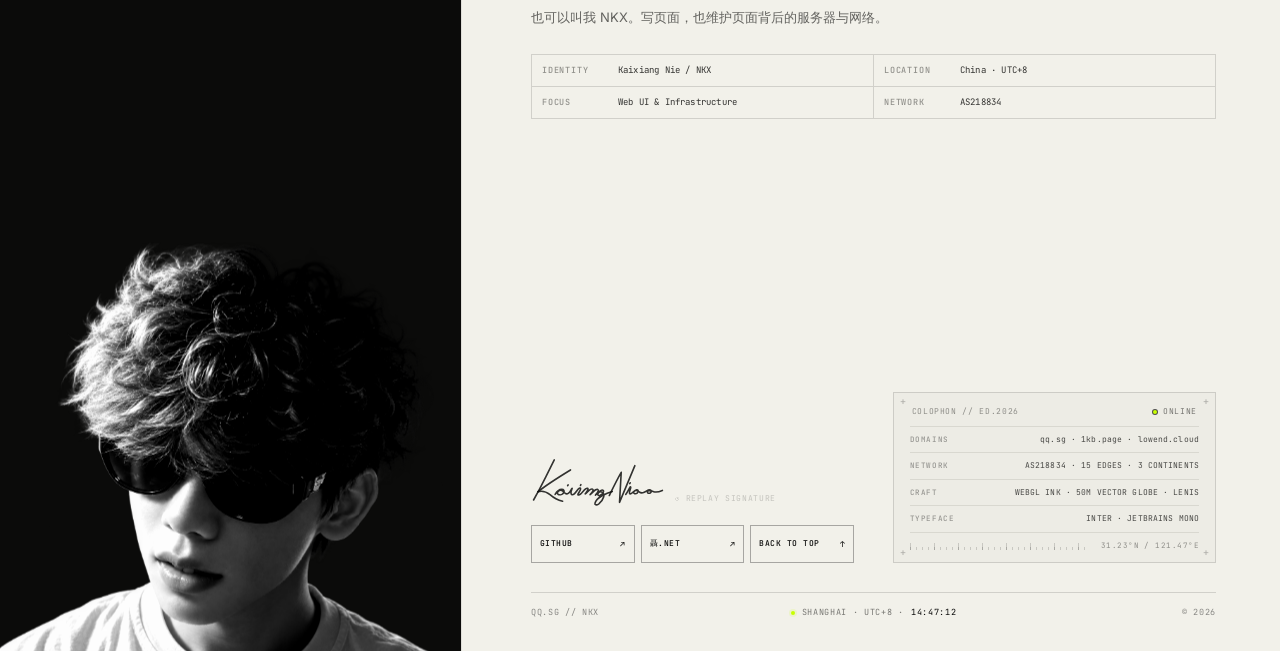
==== commit d3334036: "perf: cache globe map and cut compositor churn" ====
--- a/index.html
+++ b/index.html
@@ -9,9 +9,9 @@
   <link rel="preconnect" href="https://fonts.googleapis.com">
   <link rel="preconnect" href="https://fonts.gstatic.com" crossorigin>
   <link rel="stylesheet" href="https://fonts.googleapis.com/css2?family=Inter:wght@400;500;600;700&family=JetBrains+Mono:wght@400;500;600&display=swap">
-  <link rel="stylesheet" href="scroll.css?v=20261126j">
-  <link rel="stylesheet" href="portrait-fx.css?v=20261126j">
-  <link rel="stylesheet" href="aesthetic-pass.css?v=20261126j">
+  <link rel="stylesheet" href="scroll.css?v=20261126k">
+  <link rel="stylesheet" href="portrait-fx.css?v=20261126k">
+  <link rel="stylesheet" href="aesthetic-pass.css?v=20261126k">
 </head>
 <body class="cinema-edition">
   <div class="preloader" id="preloader" aria-hidden="true">
@@ -496,7 +496,7 @@
     </section>
   </div>
 
-  <div class="journey" aria-hidden="true">
+  <div class="journey" aria-hidden="true" data-at-home="true">
     <span class="journey-line"><i></i></span>
     <span class="journey-label">Introduction</span>
   </div>
@@ -504,10 +504,10 @@
   <div class="frame" aria-hidden="true"></div>
   <div class="gallery-cursor" aria-hidden="true"><span class="gallery-cursor-label"></span></div>
 
-  <script src="vendor/lenis.min.js?v=20261126j"></script>
-  <script src="world-coastlines.js?v=20261126j"></script>
-  <script src="site.js?v=20261126j"></script>
-  <script src="portrait-fx.js?v=20261126j"></script>
-  <script src="hero-ink-fx.js?v=20261126j"></script>
+  <script src="vendor/lenis.min.js?v=20261126k"></script>
+  <script src="world-coastlines.js?v=20261126k"></script>
+  <script src="site.js?v=20261126k"></script>
+  <script src="portrait-fx.js?v=20261126k"></script>
+  <script src="hero-ink-fx.js?v=20261126k"></script>
 </body>
 </html>
--- a/portrait-fx.css
+++ b/portrait-fx.css
@@ -1,4 +1,4 @@
-@import url("mobile-hero.css?v=20261126j");
+@import url("mobile-hero.css?v=20261126k");
 
 /* Homepage portrait ink reveal. Kept isolated from the main layout. */
 #home .hero-canvas{isolation:isolate}
--- a/aesthetic-pass.css
+++ b/aesthetic-pass.css
@@ -486,7 +486,6 @@
   clip-path: inset(0 0 0 0);
   transform: perspective(1100px) rotateX(var(--tilt-x, 0deg)) rotateY(var(--tilt-y, 0deg)) scale(var(--stack-scale, 1));
   transition: clip-path .5s var(--page-ease), transform .18s ease-out;
-  will-change: transform, clip-path;
 }
 
 /* Five staggered darkroom blades sweep the new plate clean. */
@@ -558,7 +557,6 @@
   scale: 1.05;
   filter: grayscale(1) contrast(1.06);
   transition: clip-path .85s var(--page-ease), scale .55s var(--page-ease), opacity .3s ease, filter .7s ease;
-  will-change: clip-path, scale;
 }
 
 .plate-img.is-prev {
@@ -1186,7 +1184,7 @@
 
   .plate-img {
     transform: translate3d(var(--plate-px, 0px), var(--plate-py, 0px), 0);
-    will-change: clip-path, scale, transform;
+    will-change: transform;
   }
 }
 
@@ -1235,9 +1233,9 @@
     pointer-events: none;
     mix-blend-mode: difference;
     opacity: 0;
-    transform: translate3d(var(--cursor-x, -100px), var(--cursor-y, -100px), 0) translate(-50%, -50%);
+    transform: translate3d(-100px, -100px, 0) translate(-50%, -50%);
     transition: width .32s var(--page-ease), height .32s var(--page-ease), background-color .3s ease, border-color .3s ease, opacity .25s ease;
-    will-change: transform, width, height;
+    will-change: transform;
   }
 
   .gallery-cursor.is-visible {
@@ -2031,7 +2029,7 @@
   overflow: hidden;
   border: 1px solid rgba(14, 14, 13, .10);
   border-radius: 22px;
-  box-shadow: 0 -16px 48px rgba(0, 0, 0, .42);
+  box-shadow: none;
   transform-origin: center center;
   backface-visibility: hidden;
   will-change: transform;
@@ -4222,7 +4220,7 @@
 #works .work-card {
   border-radius: 0;
   border: 1px solid var(--swiss-line-dark);
-  box-shadow: 0 -12px 36px rgba(0, 0, 0, .28);
+  box-shadow: none;
   background: var(--swiss-paper);
   color: var(--swiss-ink);
 }
@@ -4882,9 +4880,9 @@
     mix-blend-mode: difference;
     pointer-events: none;
     opacity: 0;
-    transform: translate3d(var(--cursor-x, -100px), var(--cursor-y, -100px), 0) translate(-50%, -50%) scale(var(--cursor-scale, 1));
+    transform: translate3d(-100px, -100px, 0) translate(-50%, -50%) scale(1);
     transition: width .3s var(--page-ease), height .3s var(--page-ease), background-color .3s ease, border-color .3s ease, opacity .22s ease;
-    will-change: transform, width, height;
+    will-change: transform;
   }
 
   .gallery-cursor.is-visible {
@@ -4946,9 +4944,6 @@
     opacity: 1;
   }
 
-  .gallery-cursor.is-pressed {
-    --cursor-scale: .98;
-  }
 
   html.replica-open .gallery-cursor {
     display: none;
@@ -6818,3 +6813,23 @@
     margin-top: 30px;
   }
 }
+
+
+/* Retina / 120Hz compositor close-out */
+.film-grain {
+  display: none !important;
+}
+
+/* The archival grain is retained only on the first chapter so the home
+   screenshot stays pixel-identical; every other section composites clean. */
+.journey[data-at-home="true"] ~ .film-grain {
+  display: block !important;
+}
+
+#works .work-card {
+  box-shadow: none !important;
+}
+
+.gallery-cursor {
+  will-change: transform !important;
+}
